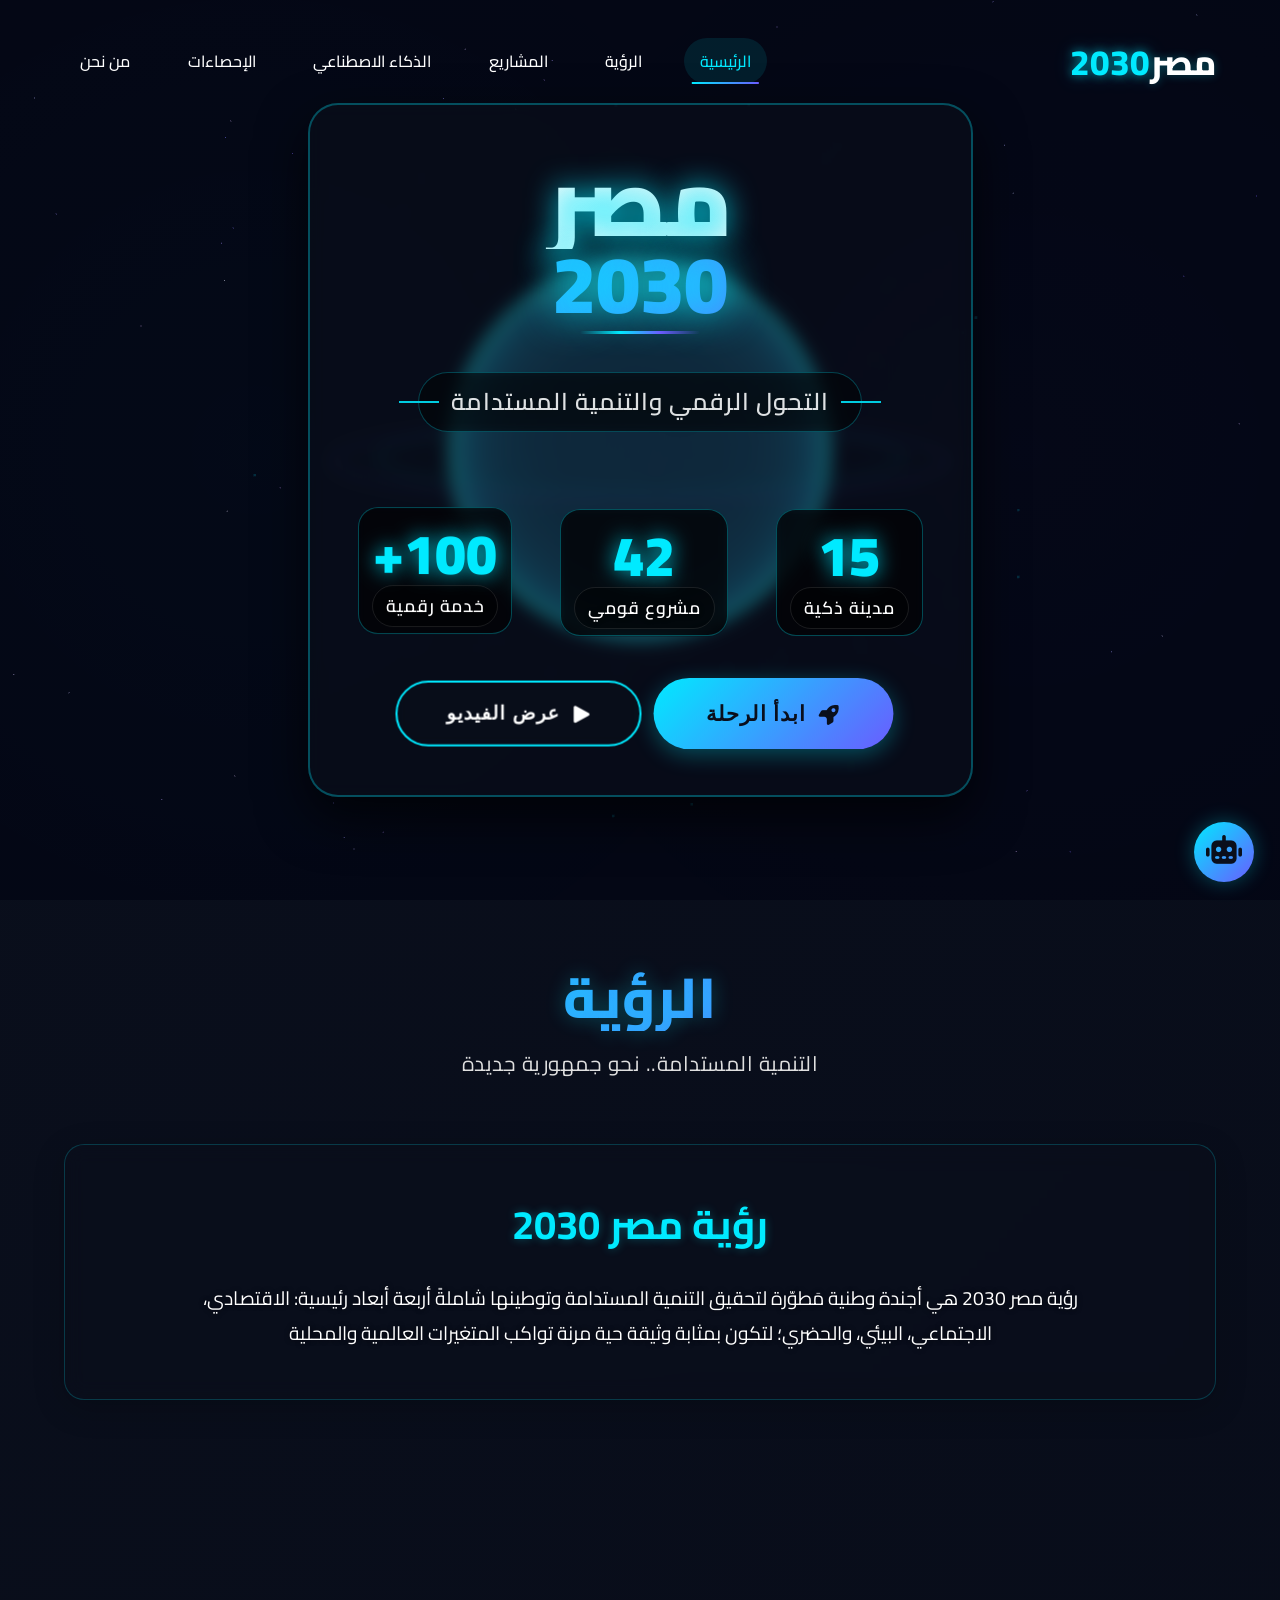
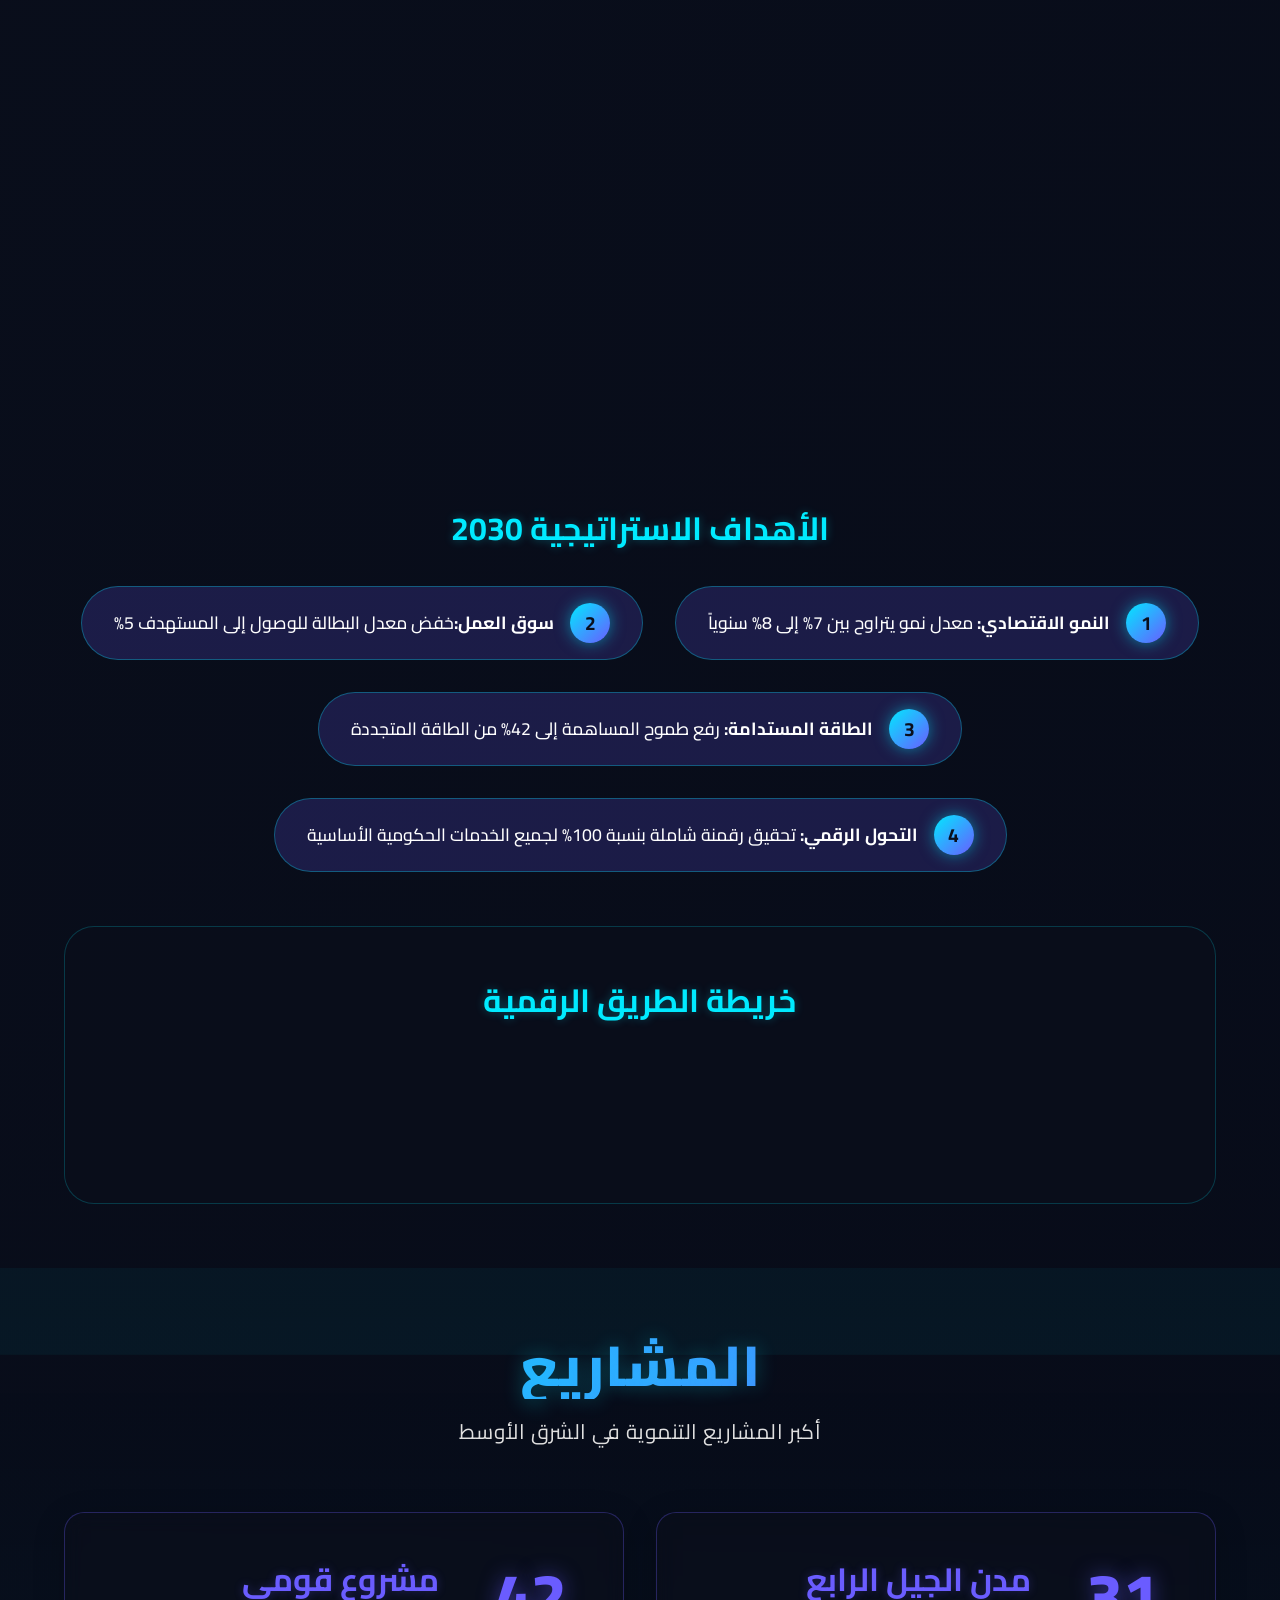
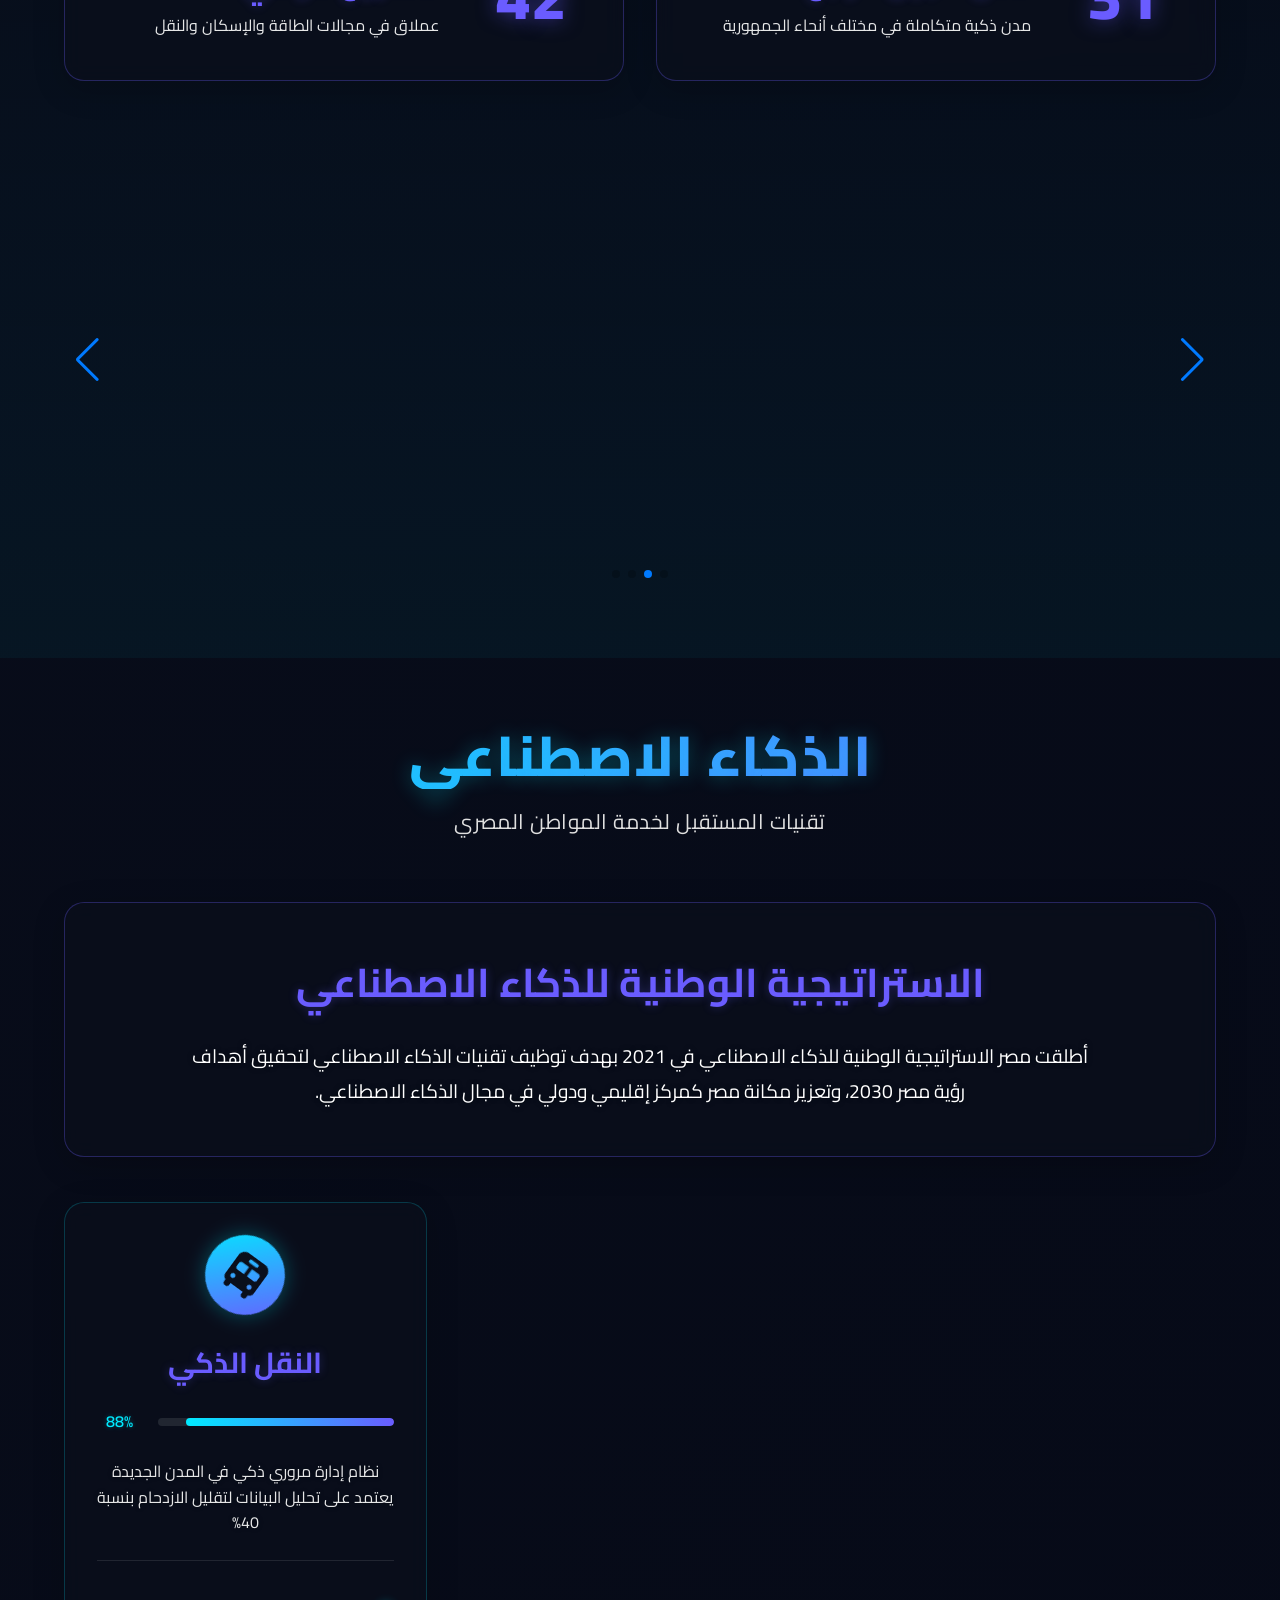
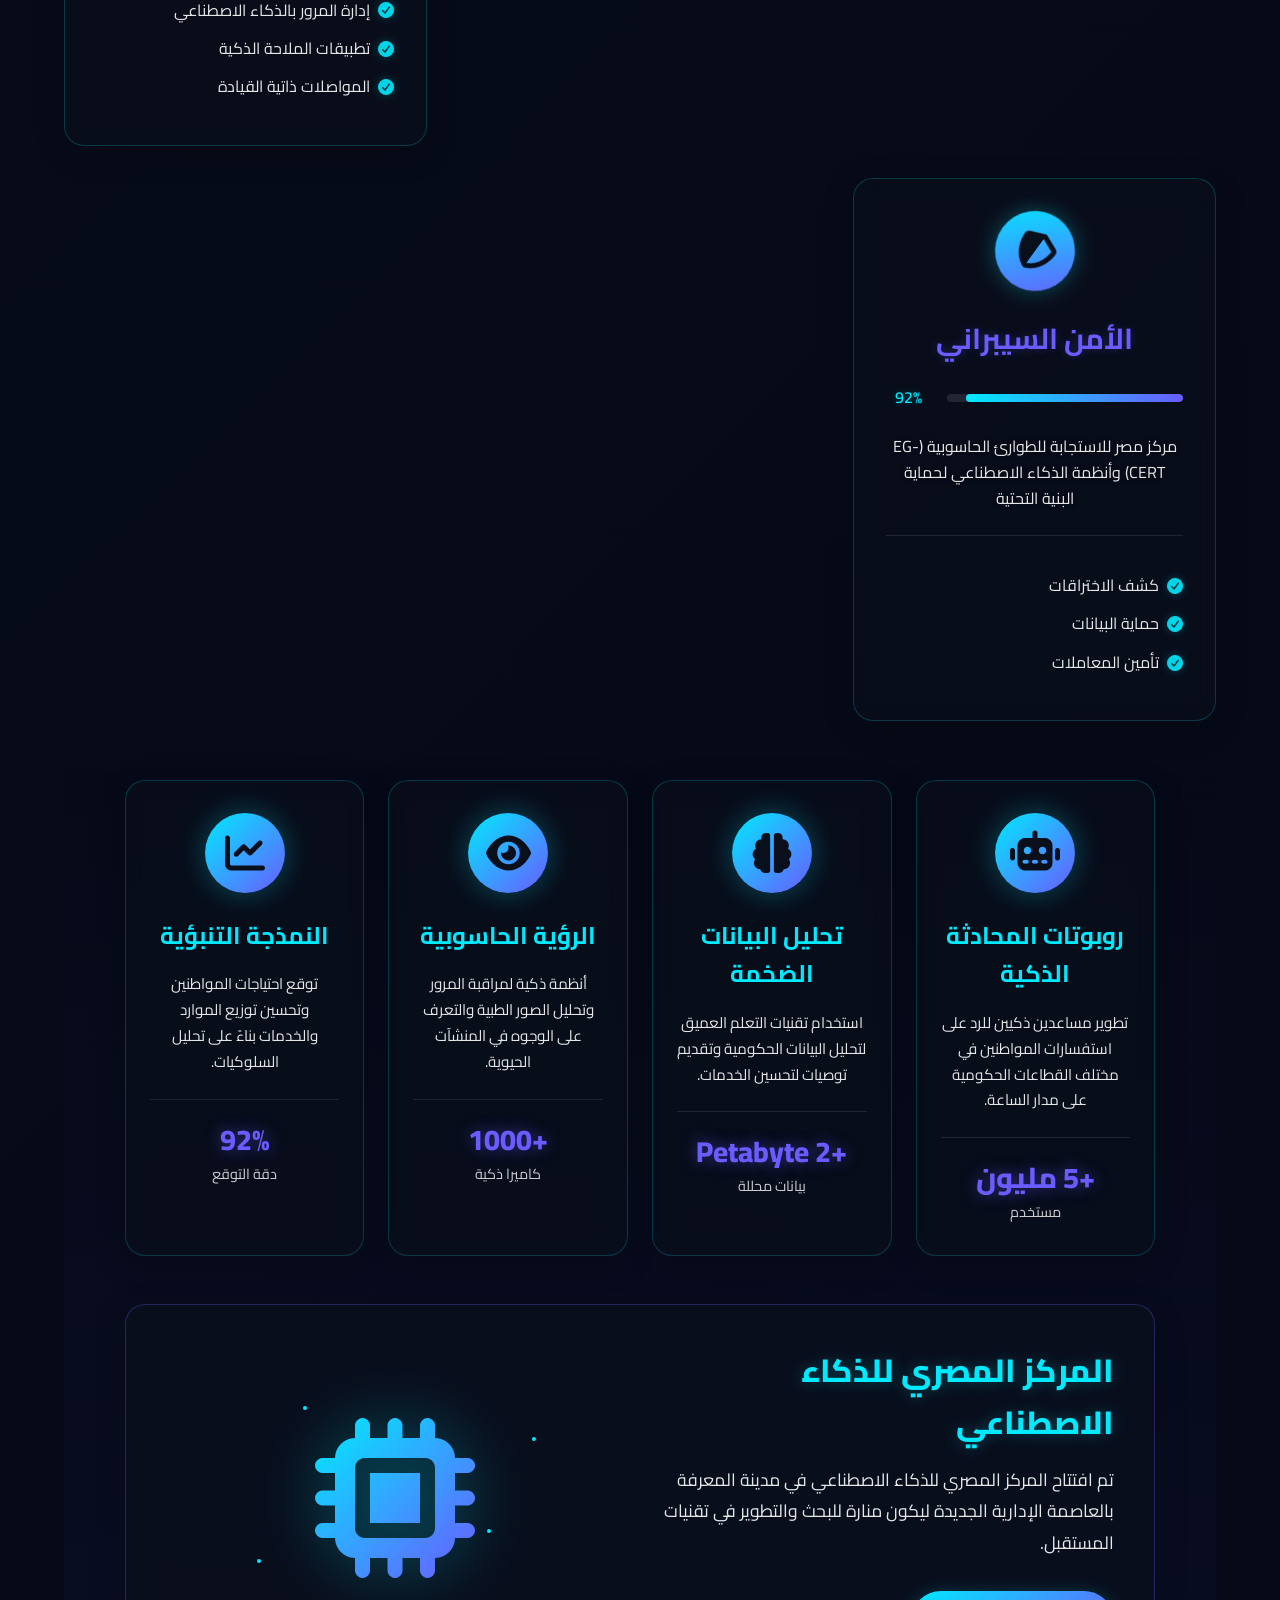
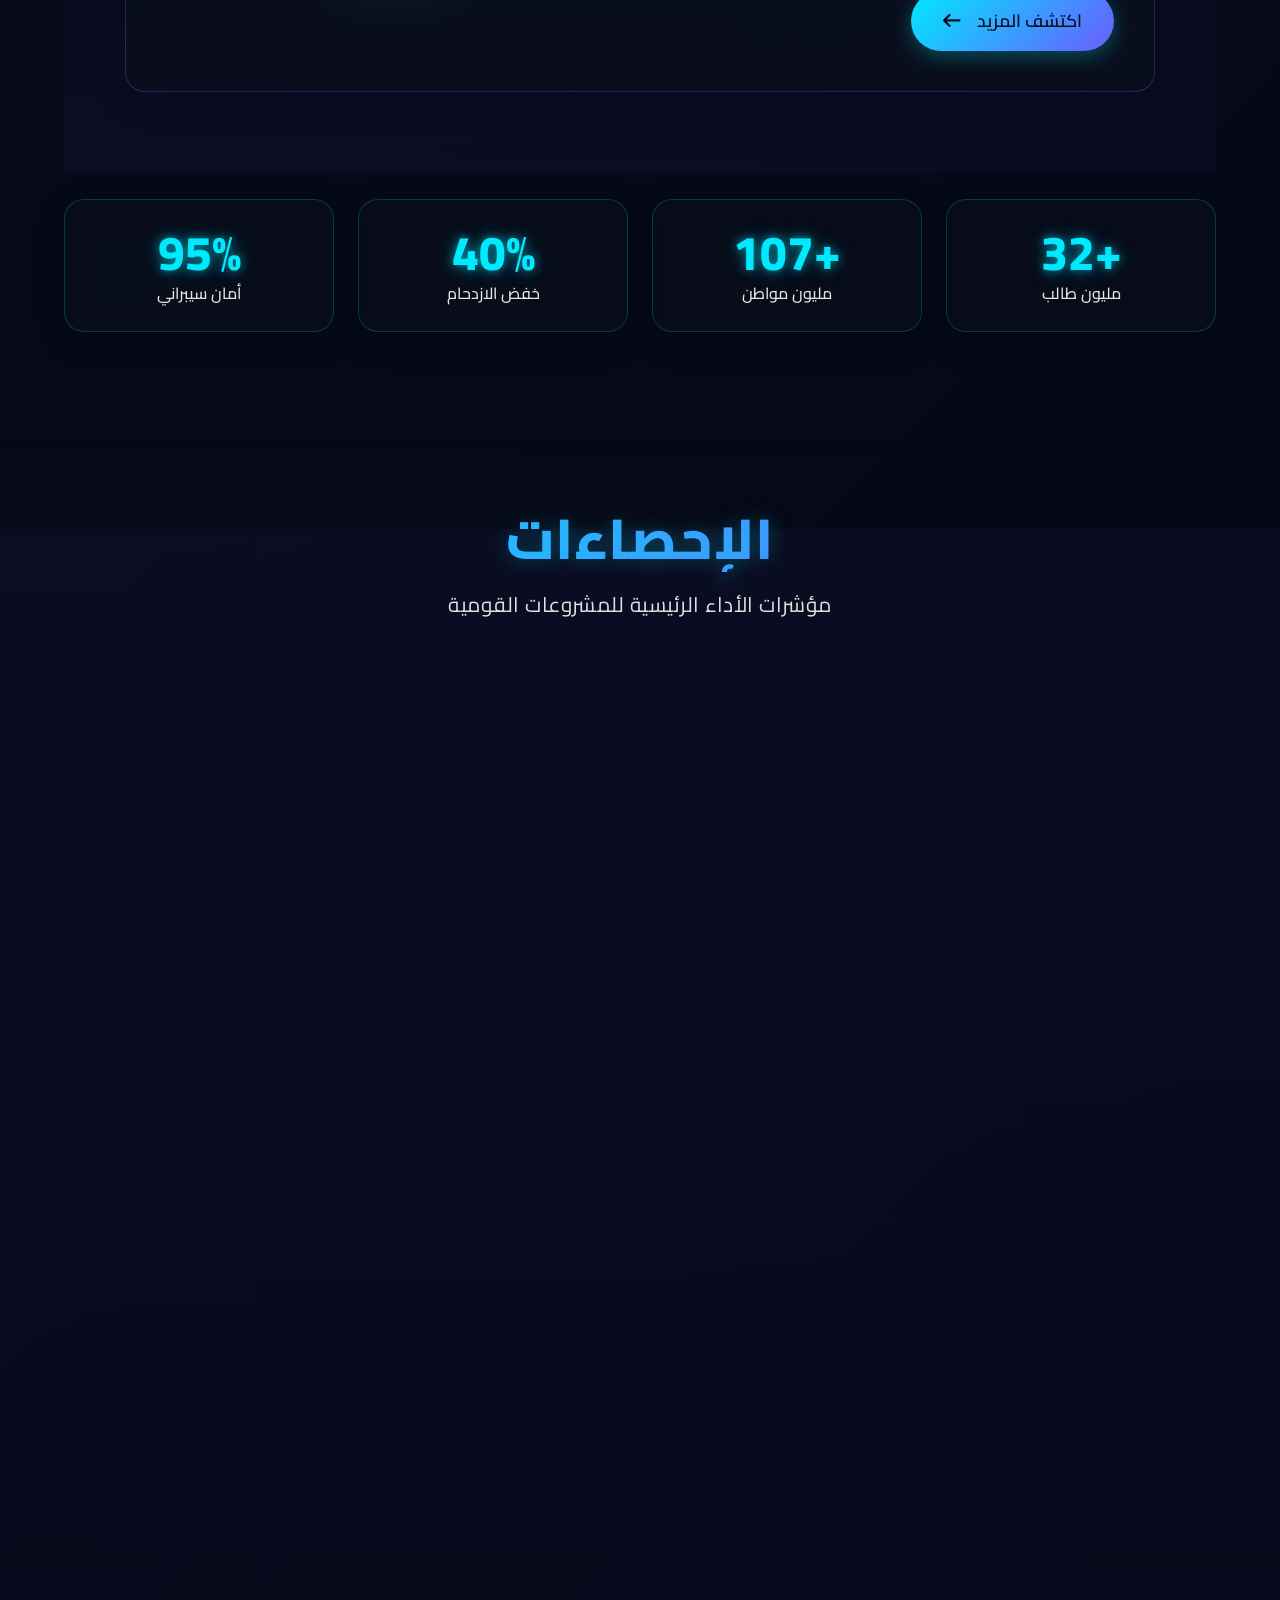
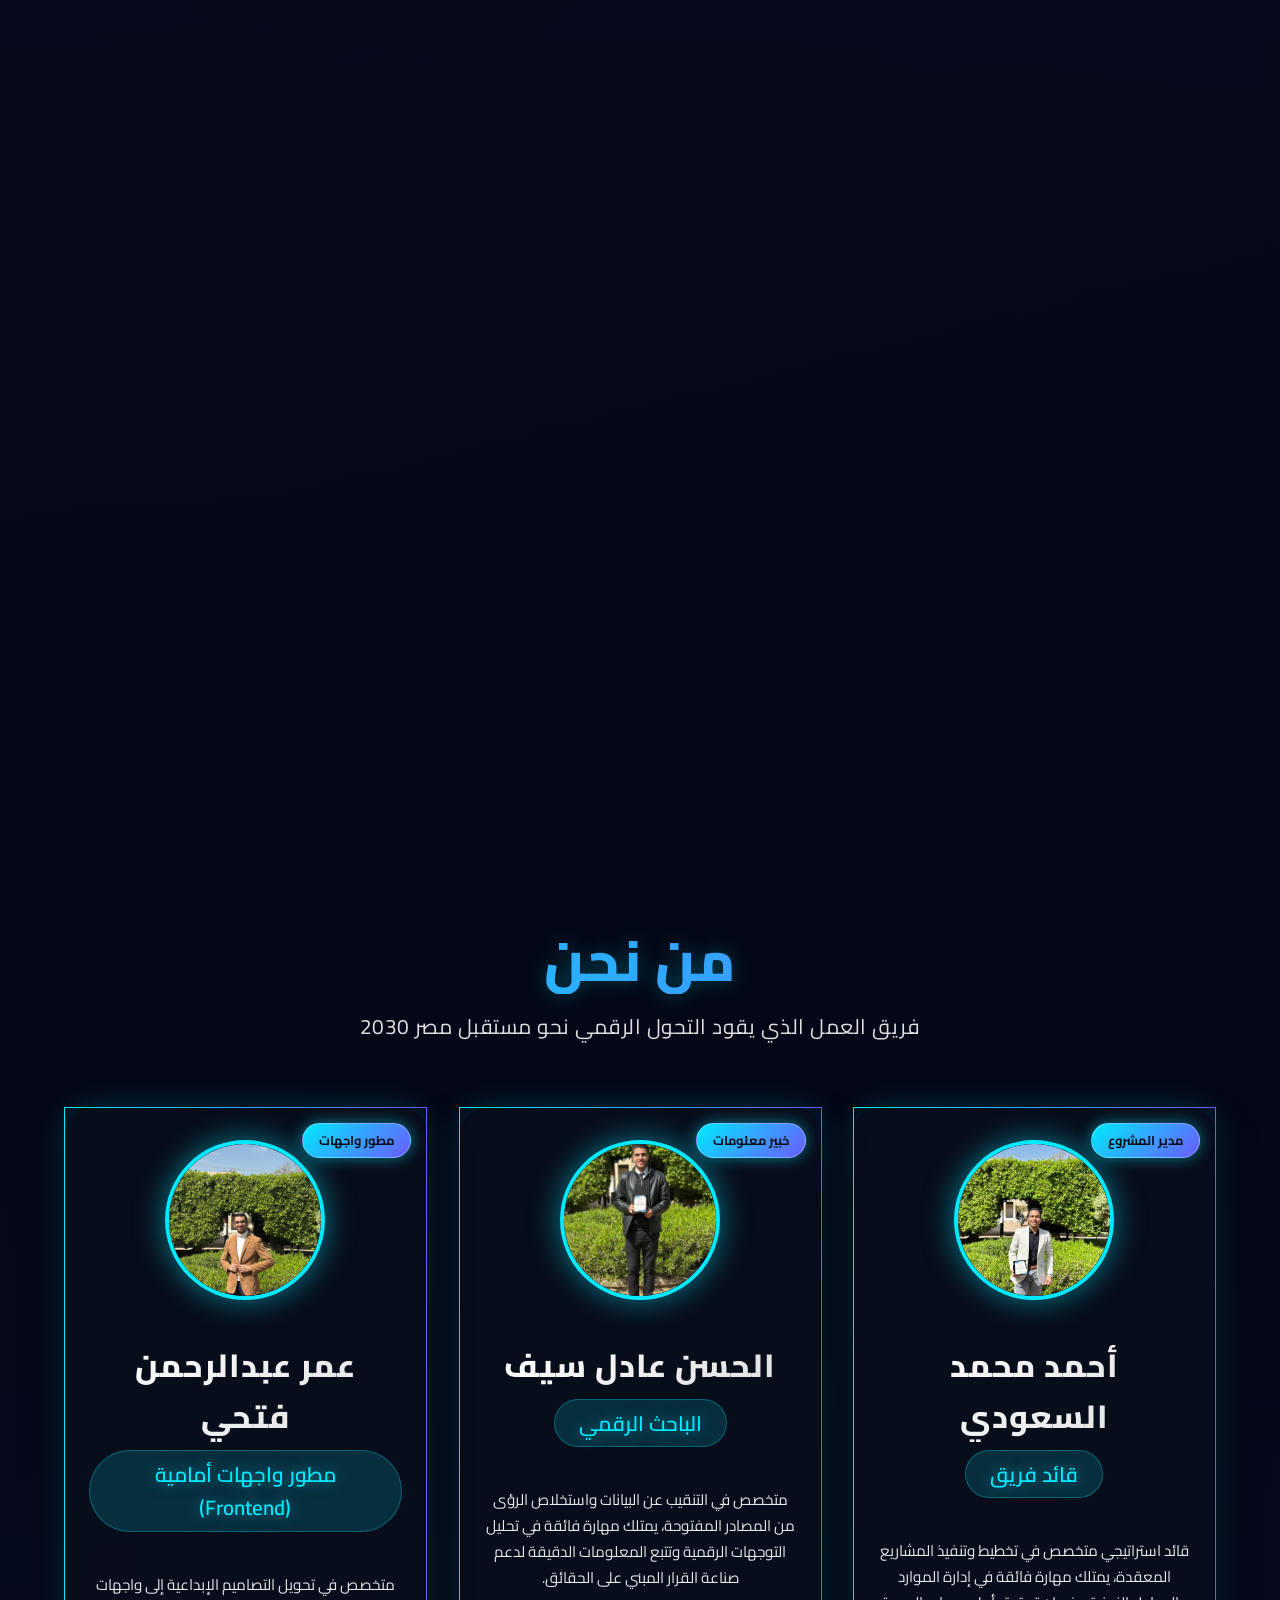
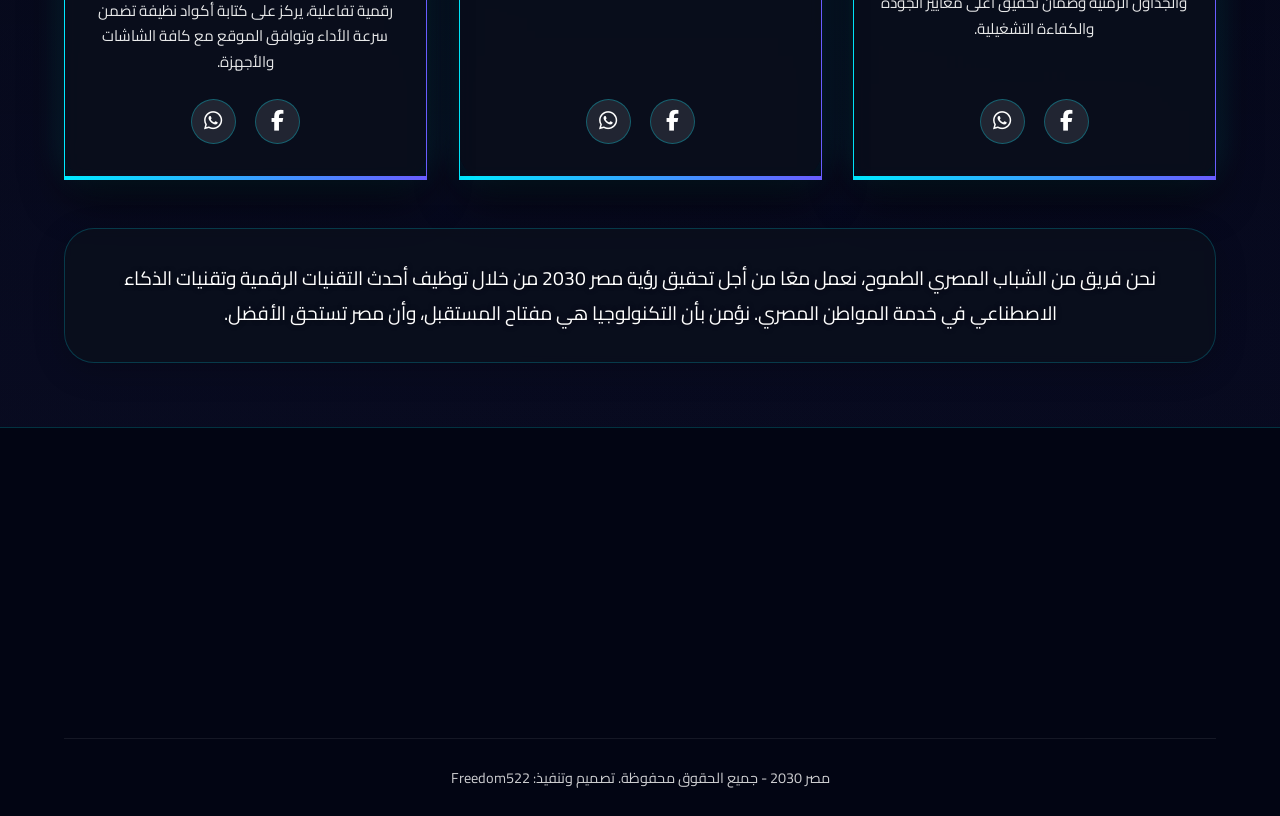
==== index.html @ 5bc39799 "Changes in code Changes css and js files and add futures in index.html" ====
<!DOCTYPE html>
<html lang="ar" dir="rtl">
<head>
    <meta charset="UTF-8">
    <meta name="viewport" content="width=device-width, initial-scale=1.0">
    <title>مصر 2030 - المستقبل ينتظر</title>
    
    <!-- CSS Local Files -->
    <link rel="stylesheet" href="css/fonts.css">
    <link rel="stylesheet" href="libs/all.min.css">
    <link rel="stylesheet" href="libs/aos.css">
    <link rel="stylesheet" href="libs/swiper-bundle.min.css">
    
    <!-- CSS الرئيسي -->
    <link rel="stylesheet" href="css/style.css">
    
    <meta name="language" content="ar">
</head>
<body>
    <!-- شاشة التحميل
    <div id="loading-screen">
        <div class="preloader-container">
            <div class="preloader-bg">
                <div class="gradient-sphere"></div>
                <div class="grid-lines"></div>
            </div>
            
            <div class="preloader-content">
                <div class="glitch-wrapper">
                    <h1 class="glitch-title" data-text="مصر 2030">مصر 2030</h1>
                </div>
                
                <div class="progress-label">مصر 2023</div>
                
                <div class="neo-progress-container">
                    <div class="neo-progress-bar" id="loading-progress-bar" style="width: 0%">
                        <div class="progress-glow"></div>
                    </div>
                </div>
                
                <div class="progress-percentage-neon" id="loading-percentage-neon">0%</div>
                
                <div class="loading-message-neon" id="loading-message-neon">
                    جاري تجهيز رؤية مصر 2030
                </div>
            </div>
        </div>
    </div> -->

    <!-- شريط التنقل -->
    <nav class="navbar" id="navbar">
        <div class="nav-container">
            <div class="logo">مصر<span>2030</span></div>
            <div class="menu-toggle" id="menu-toggle">
                <span></span>
                <span></span>
                <span></span>
            </div>
            <ul class="nav-menu">
                <li><a href="#home" class="active">الرئيسية</a></li>
                <li><a href="#vision">الرؤية</a></li>
                <li><a href="#projects">المشاريع</a></li>
                <li><a href="#ai">الذكاء الاصطناعي</a></li>
                <li><a href="#stats">الإحصاءات</a></li>
                <li><a href="#about">من نحن</a></li>
            </ul>
        </div>
    </nav>

    <!-- Hero Section -->
    <section id="home" class="hero">
        <div class="hero-content" data-aos="fade-up">
            <h1 class="main-title">
                <span class="egypt">مصر</span>
                <span class="year">2030</span>
            </h1>
            <p class="hero-subtitle">التحول الرقمي والتنمية المستدامة</p>
            
            <div class="hero-stats">
                <div class="hero-stat">
                    <span class="number">15</span>
                    <span class="label">مدينة ذكية</span>
                </div>
                <div class="hero-stat">
                    <span class="number">42</span>
                    <span class="label">مشروع قومي</span>
                </div>
                <div class="hero-stat">
                    <span class="number">100+</span>
                    <span class="label">خدمة رقمية</span>
                </div>
            </div>
            
            <div class="hero-buttons">
                <button class="btn-primary" id="discover-btn">
                    <i class="fas fa-rocket"></i>
                    ابدأ الرحلة
                </button>
                <button class="btn-secondary" id="video-btn">
                    <i class="fas fa-play"></i>
                    عرض الفيديو
                </button>
            </div>
        </div>
        
        <div id="three-canvas"></div>
        
        <div class="scroll-indicator">
            <span></span>
            <span></span>
            <span></span>
        </div>
    </section>

    <!-- قسم الرؤية -->
    <section id="vision" class="vision">
        <div class="container">
            <h2 class="section-title" data-aos="fade-up">الرؤية</h2>
            <p class="section-subtitle" data-aos="fade-up" data-aos-delay="100">التنمية المستدامة.. نحو جمهورية جديدة</p>
            
            <div class="vision-full-content">
                <div class="vision-intro glass" data-aos="fade-up">
                    <h3>رؤية مصر 2030</h3>
                    <p>رؤية مصر 2030 هي أجندة وطنية مَطوّرة لتحقيق التنمية المستدامة وتوطينها شاملةً
                        أربعة أبعاد رئيسية: الاقتصادي، الاجتماعي، البيئي، والحضري؛ 
                        لتكون بمثابة وثيقة حية مرنة تواكب المتغيرات العالمية والمحلية</p>
                </div>
                
                <div class="vision-highlights">
                    <div class="vision-highlight-card glass" data-aos="flip-right" data-aos-delay="100">
                        <div class="highlight-icon">
                            <i class="fas fa-chart-line"></i>
                        </div>
                        <h4>الاقتصاد التنافسي</h4>
                        <p>اقتصاد سوق معرفي ومنافس ومتنوع، يحقق نموًا مستدامًا وشاملًا ويوفر فرص عمل منتجة</p>
                    </div>
                    
                    <div class="vision-highlight-card glass" data-aos="flip-right" data-aos-delay="200">
                        <div class="highlight-icon">
                            <i class="fas fa-balance-scale"></i>
                        </div>
                        <h4>العدالة الاجتماعية</h4>
                        <p>تكافؤ الفرص وتوزيع عادل لثمار التنمية، وشبكات حماية اجتماعية متكاملة</p>
                    </div>
                    
                    <div class="vision-highlight-card glass" data-aos="flip-right" data-aos-delay="300">
                        <div class="highlight-icon">
                            <i class="fas fa-tree"></i>
                        </div>
                        <h4>الاستدامة البيئية</h4>
                        <p>حماية الموارد الطبيعية ودعم التحول نحو الاقتصاد الأخضر والمشروعات صديقة البيئة</p>
                    </div>
                    
                    <div class="vision-highlight-card glass" data-aos="flip-right" data-aos-delay="400">
                        <div class="highlight-icon">
                            <i class="fas fa-laptop"></i>
                        </div>
                        <h4>التحول الرقمي</h4>
                        <p>ميكنة جميع الخدمات الحكومية وبناء مصر الرقمية لتسهيل حياة المواطنين</p>
                    </div>
                    
                    <div class="vision-highlight-card glass" data-aos="flip-right" data-aos-delay="500">
                        <div class="highlight-icon">
                            <i class="fas fa-graduation-cap"></i>
                        </div>
                        <h4>التعليم والتدريب</h4>
                        <p>نظام تعليمي متطور يواكب المعايير العالمية ويساهم في بناء الإنسان المصري</p>
                    </div>
                    
                    <div class="vision-highlight-card glass" data-aos="flip-right" data-aos-delay="600">
                        <div class="highlight-icon">
                            <i class="fas fa-heartbeat"></i>
                        </div>
                        <h4>الصحة والحماية</h4>
                        <p>منظومة صحية متكاملة تغطي جميع المواطنين وتقدم خدمات عالية الجودة</p>
                    </div>
                </div>
                
                <!-- الأهداف الاستراتيجية -->
                <div class="vision-goals" data-aos="fade-up">
                    <h3>الأهداف الاستراتيجية 2030</h3>
                    <div class="goals-grid">
                        <div class="goal-item">
                            <span class="goal-number">1</span>
                            <span class="goal-text"><b>النمو الاقتصادي:</b> معدل نمو يتراوح بين 7% إلى 8% سنوياً</span>
                        </div>
                        <div class="goal-item">
                            <span class="goal-number">2</span>
                            <span class="goal-text"><b>سوق العمل:</b>خفض معدل البطالة للوصول إلى المستهدف 5%</span>
                        </div>
                        <div class="goal-item">
                            <span class="goal-number">3</span>
                            <span class="goal-text"><b>الطاقة المستدامة:</b> رفع طموح المساهمة إلى 42% من الطاقة المتجددة </span>
                        </div>
                        <div class="goal-item">
                            <span class="goal-number">4</span>
                            <span class="goal-text"><b>التحول الرقمي:</b> تحقيق رقمنة شاملة بنسبة 100% لجميع الخدمات الحكومية الأساسية</span>
                        </div>
                    </div>
                </div>
            </div>
            
            <!-- خريطة الطريق الرقمية -->
            <div class="roadmap-preview" data-aos="fade-up" data-aos-delay="500">
                <h3>خريطة الطريق الرقمية</h3>
                <div class="roadmap-steps">
                    <div class="step">
                        <span class="year">2023</span>
                        <span class="desc">البنية التحتية</span>
                    </div>
                    <div class="step">
                        <span class="year">2025</span>
                        <span class="desc">التحول الرقمي</span>
                    </div>
                    <div class="step">
                        <span class="year">2027</span>
                        <span class="desc">المدن الذكية</span>
                    </div>
                    <div class="step">
                        <span class="year">2030</span>
                        <span class="desc">الريادة الرقمية</span>
                    </div>
                </div>
            </div>
        </div>
    </section>

    <!-- قسم المشاريع القومية -->
    <section id="projects" class="projects">
        <div class="container">
            <h2 class="section-title" data-aos="fade-up">المشاريع</h2>
            <p class="section-subtitle" data-aos="fade-up" data-aos-delay="100">أكبر المشاريع التنموية في الشرق الأوسط</p>
            
            <div class="projects-showcase">
                <div class="project-highlight glass" data-aos="fade-left">
                    <div class="project-number">31</div>
                    <div class="project-info">
                        <h3>مدن الجيل الرابع</h3>
                        <p>مدن ذكية متكاملة في مختلف أنحاء الجمهورية</p>
                    </div>
                </div>
                
                <div class="project-highlight glass" data-aos="fade-right">
                    <div class="project-number">42</div>
                    <div class="project-info">
                        <h3>مشروع قومي</h3>
                        <p>عملاق في مجالات الطاقة والإسكان والنقل</p>
                    </div>
                </div>
            </div>
            
            <div class="swiper projects-swiper" data-aos="fade-up">
                <div class="swiper-wrapper">
                    <!-- المشروع الأول: العاصمة الإدارية -->
                    <div class="swiper-slide">
                        <div class="project-card glass" data-project-id="0">
                            <div class="project-image">
                                <img src="images/Projects/Administratibe capital.jpg" alt="العاصمة الإدارية الجديدة" loading="lazy">
                                <div class="image-overlay"></div>
                                <div class="view-details">اضغط للمزيد</div>
                            </div>
                            <div class="project-content">
                                <h3>العاصمة الإدارية</h3>
                                <p>أحدث مدينة ذكية في الشرق الأوسط</p>
                                <div class="project-stats">
                                    <span><i class="fas fa-expand"></i> 700 كم²</span>
                                    <span><i class="fas fa-wifi"></i> ذكية بالكامل</span>
                                </div>
                            </div>
                        </div>
                    </div>
                    
                    <!-- المشروع الثاني: محطة بنبان -->
                    <div class="swiper-slide">
                        <div class="project-card glass" data-project-id="1">
                            <div class="project-image">
                                <img src="images/Projects/Bnban.jpg" alt="محطة بنبان للطاقة الشمسية" loading="lazy">
                                <div class="image-overlay"></div>
                                <div class="view-details">اضغط للمزيد</div>
                            </div>
                            <div class="project-content">
                                <h3>محطة بنبان</h3>
                                <p>أكبر محطة طاقة شمسية في العالم</p>
                                <div class="project-stats">
                                    <span><i class="fas fa-bolt"></i> 2000 ميجاوات</span>
                                    <span><i class="fas fa-leaf"></i> طاقة نظيفة</span>
                                </div>
                            </div>
                        </div>
                    </div>
                    
                    <!-- المشروع الثالث: التحول الرقمي -->
                    <div class="swiper-slide">
                        <div class="project-card glass" data-project-id="2">
                            <div class="project-image">
                                <img src="images/Projects/Digital transformation.png" alt="التحول الرقمي" loading="lazy">
                                <div class="image-overlay"></div>
                                <div class="view-details">اضغط للمزيد</div>
                            </div>
                            <div class="project-content">
                                <h3>التحول الرقمي</h3>
                                <p>ميكنة جميع الخدمات الحكومية</p>
                                <div class="project-stats">
                                    <span><i class="fas fa-globe"></i> 100+ خدمة</span>
                                    <span><i class="fas fa-mobile-alt"></i> رقمية بالكامل</span>
                                </div>
                            </div>
                        </div>
                    </div>
                    
                    <!-- المشروع الرابع: القطار الكهربائي -->
                    <div class="swiper-slide">
                        <div class="project-card glass" data-project-id="3">
                            <div class="project-image">
                                <img src="images/Projects/Fast tarin.jpg" alt="شبكة القطار الكهربائي" loading="lazy">
                                <div class="image-overlay"></div>
                                <div class="view-details">اضغط للمزيد</div>
                            </div>
                            <div class="project-content">
                                <h3>شبكة القطار الكهربائي</h3>
                                <p>أحدث وسائل النقل الأخضر</p>
                                <div class="project-stats">
                                    <span><i class="fas fa-road"></i> 2000 كم</span>
                                    <span><i class="fas fa-battery-full"></i> كهربائي بالكامل</span>
                                </div>
                            </div>
                        </div>
                    </div>
                </div>
                <div class="swiper-pagination"></div>
                <div class="swiper-button-prev"></div>
                <div class="swiper-button-next"></div>
            </div>
        </div>
    </section>

    <!-- قسم الذكاء الاصطناعي -->
    <section id="ai" class="ai">
        <div class="container">
            <h2 class="section-title" data-aos="fade-up">الذكاء الاصطناعي</h2>
            <p class="section-subtitle" data-aos="fade-up" data-aos-delay="100">تقنيات المستقبل لخدمة المواطن المصري</p>
            
            <div class="ai-full-content">
                <!-- مقدمة عن الذكاء الاصطناعي في مصر -->
                <div class="ai-intro glass" data-aos="fade-up">
                    <h3>الاستراتيجية الوطنية للذكاء الاصطناعي</h3>
                    <p>أطلقت مصر الاستراتيجية الوطنية للذكاء الاصطناعي في 2021 بهدف توظيف تقنيات الذكاء الاصطناعي لتحقيق أهداف رؤية مصر 2030، وتعزيز مكانة مصر كمركز إقليمي ودولي في مجال الذكاء الاصطناعي.</p>
                </div>
                
                <!-- المجالات الرئيسية -->
                <div class="ai-categories">
                    <div class="ai-category glass" data-aos="zoom-in" data-aos-delay="100">
                        <div class="category-icon">
                            <i class="fas fa-graduation-cap"></i>
                        </div>
                        <h4>التعليم الذكي</h4>
                        <div class="ai-progress">
                            <div class="progress-bar">
                                <div class="progress-fill" data-progress="90"></div>
                            </div>
                            <span class="progress-value">90%</span>
                        </div>
                        <p>منصة مصر التعليمية (EdTech) تستخدم الذكاء الاصطناعي لتخصيص المحتوى التعليمي لأكثر من 25 مليون طالب</p>
                        <ul class="ai-features">
                            <li><i class="fas fa-check-circle"></i> منصات تعلم تفاعلية</li>
                            <li><i class="fas fa-check-circle"></i> تحليل أداء الطلاب</li>
                            <li><i class="fas fa-check-circle"></i> محتوى مخصص لكل طالب</li>
                        </ul>
                    </div>
                    
                    <div class="ai-category glass" data-aos="zoom-in" data-aos-delay="200">
                        <div class="category-icon">
                            <i class="fas fa-heartbeat"></i>
                        </div>
                        <h4>الصحة الرقمية</h4>
                        <div class="ai-progress">
                            <div class="progress-bar">
                                <div class="progress-fill" data-progress="95"></div>
                            </div>
                            <span class="progress-value">95%</span>
                        </div>
                        <p>أنظمة ذكاء اصطناعي لتشخيص الأمراض ودعم مبادرة "100 مليون صحة" والكشف المبكر عن الأورام</p>
                        <ul class="ai-features">
                            <li><i class="fas fa-check-circle"></i> تشخيص مبكر للأمراض</li>
                            <li><i class="fas fa-check-circle"></i> تحليل الأشعة</li>
                            <li><i class="fas fa-check-circle"></i> متابعة المرضى عن بعد</li>
                        </ul>
                    </div>
                    
                    <div class="ai-category glass" data-aos="zoom-in" data-aos-delay="300">
                        <div class="category-icon">
                            <i class="fas fa-bus"></i>
                        </div>
                        <h4>النقل الذكي</h4>
                        <div class="ai-progress">
                            <div class="progress-bar">
                                <div class="progress-fill" data-progress="88"></div>
                            </div>
                            <span class="progress-value">88%</span>
                        </div>
                        <p>نظام إدارة مروري ذكي في المدن الجديدة يعتمد على تحليل البيانات لتقليل الازدحام بنسبة 40%</p>
                        <ul class="ai-features">
                            <li><i class="fas fa-check-circle"></i> إدارة المرور بالذكاء الاصطناعي</li>
                            <li><i class="fas fa-check-circle"></i> تطبيقات الملاحة الذكية</li>
                            <li><i class="fas fa-check-circle"></i> المواصلات ذاتية القيادة</li>
                        </ul>
                    </div>
                    
                    <div class="ai-category glass" data-aos="zoom-in" data-aos-delay="400">
                        <div class="category-icon">
                            <i class="fas fa-shield-alt"></i>
                        </div>
                        <h4>الأمن السيبراني</h4>
                        <div class="ai-progress">
                            <div class="progress-bar">
                                <div class="progress-fill" data-progress="92"></div>
                            </div>
                            <span class="progress-value">92%</span>
                        </div>
                        <p>مركز مصر للاستجابة للطوارئ الحاسوبية (EG-CERT) وأنظمة الذكاء الاصطناعي لحماية البنية التحتية</p>
                        <ul class="ai-features">
                            <li><i class="fas fa-check-circle"></i> كشف الاختراقات</li>
                            <li><i class="fas fa-check-circle"></i> حماية البيانات</li>
                            <li><i class="fas fa-check-circle"></i> تأمين المعاملات</li>
                        </ul>
                    </div>
                </div>
                
                <!-- إحصائيات الذكاء الاصطناعي -->
                <div class="ai-features-section">
                    <div class="container">
                        <div class="ai-showcase-grid">
                            <div class="ai-showcase-card glass" data-aos="fade-up" data-aos-delay="100">
                                <div class="ai-showcase-icon">
                                    <i class="fas fa-robot"></i>
                                </div>
                                <h3>روبوتات المحادثة الذكية</h3>
                                <p>تطوير مساعدين ذكيين للرد على استفسارات المواطنين في مختلف القطاعات الحكومية على مدار الساعة.</p>
                                <div class="ai-showcase-stats">
                                    <span>+5 مليون</span>
                                    <span>مستخدم</span>
                                </div>
                            </div>
                            
                            <div class="ai-showcase-card glass" data-aos="fade-up" data-aos-delay="200">
                                <div class="ai-showcase-icon">
                                    <i class="fas fa-brain"></i>
                                </div>
                                <h3>تحليل البيانات الضخمة</h3>
                                <p>استخدام تقنيات التعلم العميق لتحليل البيانات الحكومية وتقديم توصيات لتحسين الخدمات.</p>
                                <div class="ai-showcase-stats">
                                    <span>+2 Petabyte</span>
                                    <span>بيانات محللة</span>
                                </div>
                            </div>
                            
                            <div class="ai-showcase-card glass" data-aos="fade-up" data-aos-delay="300">
                                <div class="ai-showcase-icon">
                                    <i class="fas fa-eye"></i>
                                </div>
                                <h3>الرؤية الحاسوبية</h3>
                                <p>أنظمة ذكية لمراقبة المرور وتحليل الصور الطبية والتعرف على الوجوه في المنشآت الحيوية.</p>
                                <div class="ai-showcase-stats">
                                    <span>+1000</span>
                                    <span>كاميرا ذكية</span>
                                </div>
                            </div>
                            
                            <div class="ai-showcase-card glass" data-aos="fade-up" data-aos-delay="400">
                                <div class="ai-showcase-icon">
                                    <i class="fas fa-chart-line"></i>
                                </div>
                                <h3>النمذجة التنبؤية</h3>
                                <p>توقع احتياجات المواطنين وتحسين توزيع الموارد والخدمات بناءً على تحليل السلوكيات.</p>
                                <div class="ai-showcase-stats">
                                    <span>92%</span>
                                    <span>دقة التوقع</span>
                                </div>
                            </div>
                        </div>
                        
                        <div class="ai-cta-section glass" data-aos="fade-up">
                            <div class="ai-cta-content">
                                <h3>المركز المصري للذكاء الاصطناعي</h3>
                                <p>تم افتتاح المركز المصري للذكاء الاصطناعي في مدينة المعرفة بالعاصمة الإدارية الجديدة ليكون منارة للبحث والتطوير في تقنيات المستقبل.</p>
                                <a href="https://ai.gov.eg/" target="_blank" class="ai-cta-button">
                                    <span>اكتشف المزيد</span>
                                    <i class="fas fa-arrow-left"></i>
                                </a>
                            </div>
                            <div class="ai-cta-image">
                                <i class="fas fa-microchip"></i>
                                <div class="ai-particles">
                                    <span></span><span></span><span></span><span></span>
                                </div>
                            </div>
                        </div>
                    </div>
                </div>
                <div class="ai-stats-grid" data-aos="fade-up">
                    <div class="ai-stat-item glass">
                        <div class="ai-stat-number">+32</div>
                        <div class="ai-stat-label">مليون طالب</div>
                    </div>
                    <div class="ai-stat-item glass">
                        <div class="ai-stat-number">+107</div>
                        <div class="ai-stat-label">مليون مواطن</div>
                    </div>
                    <div class="ai-stat-item glass">
                        <div class="ai-stat-number">40%</div>
                        <div class="ai-stat-label">خفض الازدحام</div>
                    </div>
                    <div class="ai-stat-item glass">
                        <div class="ai-stat-number">95%</div>
                        <div class="ai-stat-label">أمان سيبراني</div>
                    </div>
                </div>
            </div>
        </div>
    </section>

    <!-- قسم الإحصاءات -->
    <section id="stats" class="stats">
        <div class="container">
            <h2 class="section-title" data-aos="fade-up">الإحصاءات</h2>
            <p class="section-subtitle" data-aos="fade-up" data-aos-delay="100">مؤشرات الأداء الرئيسية للمشروعات القومية</p>
            
            <div class="stats-grid">
                <div class="stat-card glass" data-aos="flip-up" data-aos-delay="100">
                    <i class="fas fa-city"></i>
                    <div class="stat-number" data-target="30">0</div>
                    <div class="stat-label">مدينة ذكية</div>
                </div>
                
                <div class="stat-card glass" data-aos="flip-up" data-aos-delay="200">
                    <i class="fas fa-database"></i>
                    <div class="stat-number" data-target="15">0</div>
                    <div class="stat-label">ألف مشروع قومي</div>
                </div>
                
                <div class="stat-card glass" data-aos="flip-up" data-aos-delay="300">
                    <i class="fas fa-wifi"></i>
                    <div class="stat-number" data-target="210">0</div>
                    <div class="stat-label">خدمة رقمية</div>
                </div>
                
                <div class="stat-card glass" data-aos="flip-up" data-aos-delay="400">
                    <i class="fas fa-users"></i>
                    <div class="stat-number" data-target="98">0</div>
                    <div class="stat-label">مليون مستخدم</div>
                </div>
            </div>
            
            <!-- قسم الجرافات والرسوم البيانية -->
            <div class="charts-container" data-aos="fade-up" data-aos-delay="200">
                <div class="chart-card glass">
                    <h3><i class="fas fa-chart-pie"></i> توزيع المشروعات القومية</h3>
                    <div class="chart-wrapper">
                        <canvas id="pieChart" class="static-chart"></canvas>
                    </div>
                    <div class="chart-legend" id="pieLegend"></div>
                </div>
                
                <div class="chart-card glass">
                    <h3><i class="fas fa-chart-line"></i> نمو الخدمات الرقمية</h3>
                    <div class="chart-wrapper">
                        <canvas id="lineChart" class="static-chart"></canvas>
                    </div>
                </div>
                
                <div class="chart-card glass">
                    <h3><i class="fas fa-chart-bar"></i> مؤشرات الذكاء الاصطناعي</h3>
                    <div class="chart-wrapper">
                        <canvas id="barChart" class="static-chart"></canvas>
                    </div>
                </div>
                
                <div class="chart-card glass">
                    <h3><i class="fas fa-chart-simple"></i> توزيع المدن الذكية</h3>
                    <div class="chart-wrapper">
                        <canvas id="doughnutChart" class="static-chart"></canvas>
                    </div>
                </div>
            </div>
            
            <!-- إحصائيات إضافية مع جرافات صغيرة -->
            <div class="stats-mini-grid">
                <div class="mini-stat glass" data-aos="zoom-in" data-aos-delay="100">
                    <div class="mini-chart">
                        <canvas id="miniChart1" width="80" height="80" class="static-chart"></canvas>
                    </div>
                    <div class="mini-info">
                        <span class="mini-value">85%</span>
                        <span class="mini-label">التحول الرقمي</span>
                    </div>
                </div>
                
                <div class="mini-stat glass" data-aos="zoom-in" data-aos-delay="200">
                    <div class="mini-chart">
                        <canvas id="miniChart2" width="80" height="80" class="static-chart"></canvas>
                    </div>
                    <div class="mini-info">
                        <span class="mini-value">92%</span>
                        <span class="mini-label">التغطية الرقمية</span>
                    </div>
                </div>
                
                <div class="mini-stat glass" data-aos="zoom-in" data-aos-delay="300">
                    <div class="mini-chart">
                        <canvas id="miniChart3" width="80" height="80" class="static-chart"></canvas>
                    </div>
                    <div class="mini-info">
                        <span class="mini-value">78%</span>
                        <span class="mini-label">رضاء المواطنين</span>
                    </div>
                </div>
                
                <div class="mini-stat glass" data-aos="zoom-in" data-aos-delay="400">
                    <div class="mini-chart">
                        <canvas id="miniChart4" width="80" height="80" class="static-chart"></canvas>
                    </div>
                    <div class="mini-info">
                        <span class="mini-value">88%</span>
                        <span class="mini-label">الأمن السيبراني</span>
                    </div>
                </div>
            </div>
        </div>
    </section>

    <!-- قسم من نحن (المطورين) -->
    <section id="about" class="about">
        <div class="container">
            <h2 class="section-title" data-aos="fade-up">من نحن</h2>
            <p class="section-subtitle" data-aos="fade-up" data-aos-delay="100">فريق العمل الذي يقود التحول الرقمي نحو مستقبل مصر 2030</p>
            
            <div class="about-grid">
                <!-- الكرت الأول - أحمد  -->
                <div class="team-card glass" data-aos="flip-up" data-aos-delay="100">
                    <div class="team-badge">مدير المشروع</div>
                    <div class="team-image">
                        <img src="images/Team/Ahmed-Al-Saudi.jpg" alt="أحمد محمد السعودي" class="team-photo">
                    </div>
                    <h3 class="team-name">أحمد محمد السعودي</h3>
                    <div class="team-role">قائد فريق</div>
                    <p class="team-description">قائد استراتيجي متخصص في تخطيط وتنفيذ المشاريع المعقدة، يمتلك مهارة فائقة في إدارة الموارد والجداول الزمنية وضمان تحقيق أعلى معايير الجودة والكفاءة التشغيلية.</p>
                    <div class="team-social">
                        <a href="https://www.facebook.com/share/18Fm4AXJ1v/" target="_blank" title="فيسبوك"><i class="fab fa-facebook-f"></i></a>
                        <a href="https://wa.me/201140334323" target="_blank" title="واتساب"><i class="fab fa-whatsapp"></i></a>
                    </div>
                </div>
                
                <!-- الكرت الثاني - حسن عادل -->
                <div class="team-card glass" data-aos="flip-up" data-aos-delay="200">
                    <div class="team-badge">خبير معلومات</div>
                    <div class="team-image">
                        <img src="images/Team/Hassan-Adel.jpg" alt="حسن عادل" class="team-photo">
                    </div>
                    <h3 class="team-name">الحسن عادل سيف</h3>
                    <div class="team-role">الباحث الرقمي</div>
                    <p class="team-description">متخصص في التنقيب عن البيانات واستخلاص الرؤى من المصادر المفتوحة، يمتلك مهارة فائقة في تحليل التوجهات الرقمية وتتبع المعلومات الدقيقة لدعم صناعة القرار المبني على الحقائق.</p>
                    <div class="team-social">
                        <a href="https://www.facebook.com/share/18DPtbjnbi/" target="_blank" title="فيسبوك"><i class="fab fa-facebook-f"></i></a>
                        <a href="https://wa.me/201099702094" target="_blank" title="واتساب"><i class="fab fa-whatsapp"></i></a>
                    </div>
                </div>
                
                <!-- الكرت الثالث - عمر عبدالرحمن -->
                <div class="team-card glass" data-aos="flip-up" data-aos-delay="300">
                    <div class="team-badge">مطور واجهات</div>
                    <div class="team-image">
                        <img src="images/Team/Omar-Abdelrahman.jpg" alt="عمر عبدالرحمن" class="team-photo">
                    </div>
                    <h3 class="team-name">عمر عبدالرحمن فتحي</h3>
                    <div class="team-role">مطور واجهات أمامية (Frontend)</div>
                    <p class="team-description">متخصص في تحويل التصاميم الإبداعية إلى واجهات رقمية تفاعلية، يركز على كتابة أكواد نظيفة تضمن سرعة الأداء وتوافق الموقع مع كافة الشاشات والأجهزة.</p>
                    <div class="team-social">
                        <a href="https://www.facebook.com/share/18FqDAL7jW/" target="_blank" title="فيسبوك"><i class="fab fa-facebook-f"></i></a>
                        <a href="https://wa.me/201014970116" target="_blank" title="واتساب"><i class="fab fa-whatsapp"></i></a>
                    </div>
                </div>
            </div>
            
            <!-- نص إضافي عن الفريق -->
            <div class="about-message glass" data-aos="fade-up" data-aos-delay="400">
                <p>نحن فريق من الشباب المصري الطموح، نعمل معًا من أجل تحقيق رؤية مصر 2030 من خلال توظيف أحدث التقنيات الرقمية وتقنيات الذكاء الاصطناعي في خدمة المواطن المصري. نؤمن بأن التكنولوجيا هي مفتاح المستقبل، وأن مصر تستحق الأفضل.</p>
            </div>
        </div>
    </section>

    <!-- Footer -->
    <footer class="footer">
        <div class="container">
            <div class="footer-content">
                <div class="footer-section">
                    <div class="footer-logo">
                        <h2>مصر<span>2030</span></h2>
                    </div>
                    <p>رؤية مصر للتحول الرقمي والتنمية المستدامة</p>
                </div>
                
                <div class="footer-section">
                    <h4>روابط سريعة</h4>
                    <ul>
                        <li><a href="#home"><i class="fas fa-chevron-left"></i> الرئيسية</a></li>
                        <li><a href="#vision"><i class="fas fa-chevron-left"></i> الرؤية</a></li>
                        <li><a href="#projects"><i class="fas fa-chevron-left"></i> المشاريع</a></li>
                        <li><a href="#ai"><i class="fas fa-chevron-left"></i> الذكاء الاصطناعي</a></li>
                    </ul>
                </div>
                
                <div class="footer-section">
                    <h4>الدعم</h4>
                    <ul>
                        <li><a href="#"><i class="fas fa-chevron-left"></i> الأسئلة الشائعة</a></li>
                        <li><a href="#"><i class="fas fa-chevron-left"></i> سياسة الخصوصية</a></li>
                        <li><a href="#"><i class="fas fa-chevron-left"></i> شروط الاستخدام</a></li>
                        <li><a href="#about"><i class="fas fa-chevron-left"></i> من نحن</a></li>
                    </ul>
                </div>
                
                <div class="footer-section">
                    <h4>النشرة البريدية</h4>
                    <p>اشترك لتصلك آخر الأخبار</p>
                    <div class="newsletter-form">
                        <input type="email" placeholder="بريدك الإلكتروني">
                        <button><i class="fas fa-paper-plane"></i></button>
                    </div>
                </div>
            </div>
            
            <div class="footer-bottom">
                <p>مصر 2030 - جميع الحقوق محفوظة. تصميم وتنفيذ: Freedom522</p>
            </div>
        </div>
    </footer>

    <!-- الشات بوت الذكي -->
    <div class="chatbot-container" id="chatbot">
        <div class="chatbot-toggle glass">
            <i class="fas fa-robot"></i>
        </div>
        <div class="chatbot-window glass">
            <div class="chatbot-header">
                <h3><i class="fas fa-robot"></i> المستشار الذكي</h3>
                <button class="close-chat"><i class="fas fa-times"></i></button>
            </div>
            <div class="chatbot-messages" id="chatMessages">
                <div class="message bot">
                    <div class="message-content">
                        <p>مرحباً! أنا المستشار الذكي لمستقبل مصر 2030. كيف يمكنني مساعدتك؟</p>
                    </div>
                    <span class="message-time">الآن</span>
                </div>
            </div>
            <div class="chatbot-input">
                <input type="text" id="userInput" placeholder="اكتب سؤالك هنا...">
                <button id="sendMessage"><i class="fas fa-paper-plane"></i></button>
            </div>
        </div>
    </div>
    
    <!-- نافذة منبثقة للمشروعات (Popup) -->
    <div id="project-popup" class="popup">
        <div class="popup-content glass">
            <span class="close-popup">&times;</span>
            <div class="popup-header">
                <h2 id="popup-title">عنوان المشروع</h2>
            </div>
            <div class="popup-body">
                <img id="popup-image" src="" alt="صورة المشروع" class="popup-project-image">
                <p id="popup-description">تفاصيل المشروع هنا...</p>
                
                <div class="popup-stats">
                    <div class="popup-stat-item">
                        <span class="popup-stat-label">نسبة الإنجاز</span>
                        <span class="popup-stat-value" id="popup-progress">85%</span>
                    </div>
                    <div class="popup-stat-item">
                        <span class="popup-stat-label">تاريخ البدء</span>
                        <span class="popup-stat-value" id="popup-start-date">2020</span>
                    </div>
                    <div class="popup-stat-item">
                        <span class="popup-stat-label">التكلفة التقديرية</span>
                        <span class="popup-stat-value" id="popup-cost">غير محدد</span>
                    </div>
                </div>
                
                <div class="popup-features">
                    <h3>المميزات:</h3>
                    <ul id="popup-features-list">
                        <li>مميز 1</li>
                        <li>مميز 2</li>
                        <li>مميز 3</li>
                    </ul>
                </div>
            </div>
            <div class="popup-footer">
                <button class="btn-primary" id="popup-close-btn">إغلاق</button>
            </div>
        </div>
    </div>
    
    <!-- Scripts Local Files -->
    <script src="libs/gsap.min.js"></script>
    <script src="libs/ScrollTrigger.min.js"></script>
    <script src="libs/aos.js"></script>
    <script src="libs/swiper-bundle.min.js"></script>
    <script src="libs/chart.umd.min.js"></script>
    <script src="libs/lottie.min.js"></script>
    
    <!-- Three.js - استيراد مباشر -->
    <script type="importmap">
        {
            "imports": {
                "three": "./libs/three.module.js",
                "three/addons/": "./libs/"
            }
        }
    </script>
    
    <!-- ملفات المشروع -->
    <script src="js/three-scene.js" type="module"></script>
    <script src="js/animations.js"></script>
    <script src="js/chatbot.js"></script>
    <script src="js/main.js" type="module"></script>
</body>
</html>
---- css/fonts.css ----
/* css/fonts.css - الخطوط المحلية */

/* ===== Cairo ===== */
@font-face {
    font-family: 'Cairo';
    src: url('../fonts/Cairo/Cairo-Regular.ttf') format('truetype');
    font-weight: 400;
    font-style: normal;
    font-display: swap;
}

@font-face {
    font-family: 'Cairo';
    src: url('../fonts/Cairo/Cairo-Medium.ttf') format('truetype');
    font-weight: 500;
    font-style: normal;
    font-display: swap;
}

@font-face {
    font-family: 'Cairo';
    src: url('../fonts/Cairo/Cairo-SemiBold.ttf') format('truetype');
    font-weight: 600;
    font-style: normal;
    font-display: swap;
}

@font-face {
    font-family: 'Cairo';
    src: url('../fonts/Cairo/Cairo-Bold.ttf') format('truetype');
    font-weight: 700;
    font-style: normal;
    font-display: swap;
}

@font-face {
    font-family: 'Cairo';
    src: url('../fonts/Cairo/Cairo-ExtraBold.ttf') format('truetype');
    font-weight: 800;
    font-style: normal;
    font-display: swap;
}

@font-face {
    font-family: 'Cairo';
    src: url('../fonts/Cairo/Cairo-Black.ttf') format('truetype');
    font-weight: 900;
    font-style: normal;
    font-display: swap;
}

@font-face {
    font-family: 'Cairo';
    src: url('../fonts/Cairo/Cairo-Light.ttf') format('truetype');
    font-weight: 300;
    font-style: normal;
    font-display: swap;
}

/* ===== Tajawal ===== */
@font-face {
    font-family: 'Tajawal';
    src: url('../fonts/Tajawal/Tajawal-Regular.ttf') format('truetype');
    font-weight: 400;
    font-style: normal;
    font-display: swap;
}

@font-face {
    font-family: 'Tajawal';
    src: url('../fonts/Tajawal/Tajawal-Medium.ttf') format('truetype');
    font-weight: 500;
    font-style: normal;
    font-display: swap;
}

@font-face {
    font-family: 'Tajawal';
    src: url('../fonts/Tajawal/Tajawal-Bold.ttf') format('truetype');
    font-weight: 700;
    font-style: normal;
    font-display: swap;
}

@font-face {
    font-family: 'Tajawal';
    src: url('../fonts/Tajawal/Tajawal-ExtraBold.ttf') format('truetype');
    font-weight: 800;
    font-style: normal;
    font-display: swap;
}

@font-face {
    font-family: 'Tajawal';
    src: url('../fonts/Tajawal/Tajawal-Black.ttf') format('truetype');
    font-weight: 900;
    font-style: normal;
    font-display: swap;
}

@font-face {
    font-family: 'Tajawal';
    src: url('../fonts/Tajawal/Tajawal-Light.ttf') format('truetype');
    font-weight: 300;
    font-style: normal;
    font-display: swap;
}

@font-face {
    font-family: 'Tajawal';
    src: url('../fonts/Tajawal/Tajawal-ExtraLight.ttf') format('truetype');
    font-weight: 200;
    font-style: normal;
    font-display: swap;
}
---- css/style.css ----
/* ================
   المتغيرات العامة
   ================ */
:root {
    --primary-blue: #00eaff;
    --primary-purple: #6a5cff;
    --dark-bg: #0a0f1c;
    --darker-bg: #030614;
    --glass-bg: rgba(255, 255, 255, 0.08);
    --glass-border: rgba(255, 255, 255, 0.15);
    --text-primary: #ffffff;
    --text-secondary: #e0e0e0;
    --text-muted: #b0b0b0;
    --neon-shadow: 0 0 10px rgba(0, 234, 255, 0.5),
                   0 0 20px rgba(0, 234, 255, 0.3),
                   0 0 30px rgba(0, 234, 255, 0.1);
    --purple-shadow: 0 0 10px rgba(106, 92, 255, 0.5),
                     0 0 20px rgba(106, 92, 255, 0.3);
    --font-primary: 'Cairo', 'Tajawal', sans-serif;
    
    /* متغيرات التحكم في الحجم - محسنة */
    --container-max-width: min(1400px, 95%);
    --section-padding: clamp(2rem, 5vw, 4rem);
    --header-height: clamp(60px, 10vh, 80px);
}

/* ================
   إعادة تعيين
   ================ */
* {
    margin: 0;
    padding: 0;
    box-sizing: border-box;
}

html {
    scroll-behavior: smooth;
    overflow-x: hidden;
    width: 100%;
    font-size: 16px;
}

body {
    font-family: var(--font-primary);
    background: linear-gradient(135deg, var(--dark-bg), var(--darker-bg));
    color: var(--text-primary);
    line-height: 1.6;
    overflow-x: hidden;
    position: relative;
    width: 100%;
    min-height: 100vh;
}

body::before {
    content: '';
    position: fixed;
    top: 0;
    left: 0;
    width: 100%;
    height: 100%;
    background: radial-gradient(circle at 20% 50%, rgba(0, 234, 255, 0.05) 0%, transparent 50%),
                radial-gradient(circle at 80% 50%, rgba(106, 92, 255, 0.05) 0%, transparent 50%);
    pointer-events: none;
    z-index: -1;
}

/* ================
   شريط التمرير
   ================ */
::-webkit-scrollbar {
    width: clamp(8px, 1vw, 10px);
}

::-webkit-scrollbar-track {
    background: var(--darker-bg);
}

::-webkit-scrollbar-thumb {
    background: linear-gradient(135deg, var(--primary-blue), var(--primary-purple));
    border-radius: 5px;
}

::-webkit-scrollbar-thumb:hover {
    background: var(--primary-blue);
}

/* ================
   الفئات العامة
   ================ */
.container {
    max-width: var(--container-max-width);
    margin: 0 auto;
    padding: 0 clamp(1rem, 3vw, 2rem);
    width: 100%;
}

.glass {
    background: var(--glass-bg);
    backdrop-filter: blur(10px);
    -webkit-backdrop-filter: blur(10px);
    border: 1px solid var(--glass-border);
    border-radius: clamp(15px, 3vw, 20px);
    box-shadow: 0 8px 32px rgba(0, 0, 0, 0.2);
}

.section-title {
    font-size: clamp(2rem, 6vw, 3.5rem);
    font-weight: 800;
    text-align: center;
    margin-bottom: clamp(0.5rem, 2vw, 1rem);
    background: linear-gradient(135deg, var(--primary-blue), var(--primary-purple));
    -webkit-background-clip: text;
    -webkit-text-fill-color: transparent;
    text-transform: uppercase;
    line-height: 1.2;
    letter-spacing: 1px;
    text-shadow: 0 0 20px rgba(0, 234, 255, 0.3);
}

.section-subtitle {
    text-align: center;
    color: var(--text-secondary);
    font-size: clamp(1rem, 2.5vw, 1.3rem);
    margin-bottom: clamp(2rem, 5vw, 4rem);
    font-weight: 400;
    opacity: 0.9;
    letter-spacing: 0.5px;
}

/* ================
   شاشة التحميل
   ================ */
#loading-screen {
    position: fixed;
    top: 0;
    left: 0;
    width: 100%;
    height: 100%;
    background: linear-gradient(135deg, var(--dark-bg), #030614);
    z-index: 9999;
    display: flex;
    justify-content: center;
    align-items: center;
    transition: opacity 0.8s cubic-bezier(0.77, 0, 0.175, 1);
}

.preloader-container {
    position: relative;
    width: 100%;
    height: 100%;
    display: flex;
    justify-content: center;
    align-items: center;
}

.preloader-bg {
    position: absolute;
    top: 0;
    left: 0;
    width: 100%;
    height: 100%;
    overflow: hidden;
}

.gradient-sphere {
    position: absolute;
    top: 50%;
    left: 50%;
    transform: translate(-50%, -50%);
    width: min(80vmax, 1200px);
    height: min(80vmax, 1200px);
    background: radial-gradient(circle at 30% 50%, rgba(0, 234, 255, 0.2) 0%, transparent 50%),
                radial-gradient(circle at 70% 50%, rgba(106, 92, 255, 0.2) 0%, transparent 50%);
    filter: blur(60px);
    animation: spherePulse 4s infinite alternate;
}

.grid-lines {
    position: absolute;
    top: 0;
    left: 0;
    width: 100%;
    height: 100%;
    background-image: 
        linear-gradient(rgba(0, 234, 255, 0.05) 1px, transparent 1px),
        linear-gradient(90deg, rgba(106, 92, 255, 0.05) 1px, transparent 1px);
    background-size: min(50px, 5vw) min(50px, 5vw);
    animation: gridMove 10s linear infinite;
}

.preloader-content {
    position: relative;
    z-index: 10;
    text-align: center;
    width: min(90%, 800px);
    padding: clamp(1rem, 4vw, 2rem);
}

.glitch-wrapper {
    margin-bottom: clamp(2rem, 6vh, 3rem);
}

.glitch-title {
    font-size: clamp(3rem, 15vw, 6rem);
    font-weight: 900;
    position: relative;
    text-shadow: 0.05em 0 0 rgba(255, 0, 0, 0.75),
                -0.05em -0.025em 0 rgba(0, 255, 255, 0.75),
                0.025em 0.05em 0 rgba(0, 255, 0, 0.75);
    animation: glitch 500ms infinite;
    letter-spacing: clamp(2px, 1vw, 8px);
}

.progress-label {
    font-size: clamp(1.2rem, 5vw, 2rem);
    font-weight: 600;
    color: #fff;
    margin-bottom: 1rem;
    text-shadow: 0 0 10px #00eaff, 0 0 20px #6a5cff;
    animation: labelPulse 2s infinite;
}

.neo-progress-container {
    width: 100%;
    height: clamp(6px, 1vh, 8px);
    background: rgba(255, 255, 255, 0.05);
    border-radius: 10px;
    margin: clamp(1rem, 3vh, 2rem) 0 1rem;
    position: relative;
    overflow: hidden;
    box-shadow: 0 0 20px rgba(0, 234, 255, 0.3);
}

.neo-progress-bar {
    height: 100%;
    background: linear-gradient(90deg, #00eaff, #6a5cff, #00eaff);
    background-size: 200% 100%;
    border-radius: 10px;
    position: relative;
    animation: gradientMove 2s linear infinite;
    transition: width 0.3s ease;
}

.progress-glow {
    position: absolute;
    top: 0;
    right: 0;
    width: 30px;
    height: 100%;
    background: rgba(255, 255, 255, 0.5);
    filter: blur(10px);
}

.progress-percentage-neon {
    font-size: clamp(2rem, 8vw, 3.5rem);
    font-weight: 800;
    background: linear-gradient(135deg, #00eaff, #6a5cff);
    -webkit-background-clip: text;
    -webkit-text-fill-color: transparent;
    margin: 1rem 0;
    text-shadow: 0 0 20px rgba(0, 234, 255, 0.5);
    animation: percentagePulse 1.5s infinite;
}

.loading-message-neon {
    font-size: clamp(1rem, 4vw, 1.8rem);
    color: #fff;
    margin: 2rem 0;
    text-shadow: 0 0 10px rgba(0, 234, 255, 0.5);
    animation: messagePulse 2s infinite;
}

/* ================
   شريط التنقل
   ================ */
.navbar {
    position: fixed;
    top: max(10px, 2vh);
    left: 50%;
    transform: translateX(-50%);
    width: min(1400px, 95%);
    padding: clamp(0.5rem, 1.5vw, 1rem) clamp(1rem, 3vw, 2rem);
    z-index: 1000;
    transition: all 0.5s ease;
    background: transparent;
    border: none;
    backdrop-filter: none;
}

.navbar.scrolled {
    top: 0;
    background: rgba(10, 15, 28, 0.95);
    backdrop-filter: blur(10px);
    border-radius: 0;
    box-shadow: 0 4px 20px rgba(0, 0, 0, 0.3);
}

.nav-container {
    display: flex;
    justify-content: space-between;
    align-items: center;
    background: transparent;
    width: 100%;
}

.logo {
    font-size: clamp(1.5rem, 4vw, 2.2rem);
    font-weight: 800;
    cursor: pointer;
    white-space: nowrap;
    color: var(--text-primary);
    text-shadow: 0 0 10px rgba(0, 234, 255, 0.3);
}

.logo span {
    color: var(--primary-blue);
    text-shadow: var(--neon-shadow);
}

.nav-menu {
    display: flex;
    list-style: none;
    gap: clamp(0.5rem, 2vw, 2rem);
    margin: 0;
    padding: 0;
}

.nav-menu a {
    color: var(--text-primary);
    text-decoration: none;
    font-weight: 500;
    padding: 0.5rem clamp(0.5rem, 1.5vw, 1rem);
    border-radius: 25px;
    transition: all 0.3s;
    position: relative;
    font-size: clamp(0.9rem, 1.5vw, 1rem);
    white-space: nowrap;
}

.nav-menu a::before {
    content: '';
    position: absolute;
    bottom: 0;
    left: 50%;
    transform: translateX(-50%);
    width: 0;
    height: 2px;
    background: linear-gradient(90deg, var(--primary-blue), var(--primary-purple));
    transition: width 0.3s;
}

.nav-menu a:hover::before,
.nav-menu a.active::before {
    width: 80%;
}

.nav-menu a:hover,
.nav-menu a.active {
    color: var(--primary-blue);
    background: rgba(0, 234, 255, 0.1);
}

.menu-toggle {
    display: none;
    flex-direction: column;
    cursor: pointer;
}

.menu-toggle span {
    width: clamp(25px, 5vw, 30px);
    height: 3px;
    background: var(--text-primary);
    margin: 3px 0;
    transition: 0.3s;
    border-radius: 3px;
}

/* ================
   Hero Section - محسّن
   ================ */
.hero {
    height: 100vh;
    min-height: 600px;
    max-height: 1080px;
    position: relative;
    overflow: hidden;
    display: flex;
    align-items: center;
    justify-content: center;
    background: transparent;
}

#three-canvas {
    position: absolute;
    top: 0;
    left: 0;
    width: 100%;
    height: 100%;
    z-index: 1;
    pointer-events: none;
    opacity: 0.9;
}

.hero-content {
    text-align: center;
    z-index: 10;
    max-width: min(1200px, 90%);
    padding: clamp(2rem, 5vw, 3rem);
    background: rgba(10, 15, 28, 0.6);
    backdrop-filter: blur(8px);
    -webkit-backdrop-filter: blur(8px);
    border-radius: 30px;
    border: 2px solid rgba(0, 234, 255, 0.3);
    box-shadow: 0 20px 50px rgba(0, 0, 0, 0.7);
    transform: translateY(-20px);
    animation: heroFloat 6s infinite alternate;
    width: fit-content;
    margin: 0 auto;
}

.main-title {
    font-size: clamp(3.5rem, 15vw, 8rem);
    font-weight: 900;
    line-height: 1;
    margin-bottom: clamp(0.5rem, 2vh, 1rem);
}

.main-title .egypt {
    display: block;
    background: linear-gradient(135deg, #ffffff, #f0f0f0);
    -webkit-background-clip: text;
    -webkit-text-fill-color: transparent;
    text-shadow: 0 0 30px rgba(0, 234, 255, 0.8);
    font-size: clamp(3rem, 12vw, 6rem);
    letter-spacing: 2px;
}

.main-title .year {
    display: block;
    font-size: clamp(2.5rem, 10vw, 5rem);
    background: linear-gradient(135deg, var(--primary-blue), var(--primary-purple));
    -webkit-background-clip: text;
    -webkit-text-fill-color: transparent;
    position: relative;
    text-shadow: 0 0 40px rgba(0, 234, 255, 0.9);
    margin-top: -5px;
}

.main-title .year::after {
    content: '';
    position: absolute;
    bottom: -10px;
    left: 50%;
    transform: translateX(-50%);
    width: 120px;
    height: 3px;
    background: linear-gradient(90deg, transparent, var(--primary-blue), var(--primary-purple), transparent);
    border-radius: 2px;
}

.hero-subtitle {
    font-size: clamp(1.1rem, 3vw, 1.5rem);
    color: #ffffff;
    margin: clamp(1.5rem, 4vh, 2rem) 0;
    font-weight: 600;
    text-shadow: 0 0 20px rgba(0, 0, 0, 0.8);
    letter-spacing: 1px;
    position: relative;
    display: inline-block;
    padding: 0.6rem 2rem;
    background: rgba(0, 0, 0, 0.5);
    border-radius: 50px;
    border: 1px solid rgba(0, 234, 255, 0.3);
    backdrop-filter: blur(5px);
}

.hero-subtitle::before,
.hero-subtitle::after {
    content: '';
    position: absolute;
    width: 40px;
    height: 2px;
    background: var(--primary-blue);
    top: 50%;
    transform: translateY(-50%);
}

.hero-subtitle::before {
    left: -20px;
}

.hero-subtitle::after {
    right: -20px;
}

.hero-stats {
    display: flex;
    justify-content: center;
    gap: clamp(1.5rem, 4vw, 3rem);
    margin: clamp(2rem, 5vh, 3rem) 0;
    flex-wrap: wrap;
}

.hero-stat {
    text-align: center;
    min-width: clamp(100px, 15vw, 140px);
    position: relative;
    padding: 0.8rem;
    background: rgba(0, 0, 0, 0.6);
    border-radius: 20px;
    border: 1px solid rgba(0, 234, 255, 0.3);
    backdrop-filter: blur(5px);
    transition: all 0.3s;
}

.hero-stat:hover {
    transform: translateY(-5px);
    border-color: var(--primary-blue);
    box-shadow: 0 0 30px rgba(0, 234, 255, 0.3);
}

.hero-stat .number {
    display: block;
    font-size: clamp(2.5rem, 5vw, 3.5rem);
    font-weight: 900;
    color: var(--primary-blue);
    text-shadow: 0 0 20px rgba(0, 234, 255, 0.8);
    margin-bottom: 0.3rem;
    line-height: 1.2;
}

.hero-stat .label {
    color: #ffffff;
    font-size: clamp(0.9rem, 2vw, 1.1rem);
    font-weight: 600;
    text-shadow: 0 0 10px rgba(0, 0, 0, 0.9);
    letter-spacing: 1px;
    background: rgba(0, 0, 0, 0.4);
    padding: 0.2rem 0.8rem;
    border-radius: 30px;
    backdrop-filter: blur(5px);
    border: 1px solid rgba(255, 255, 255, 0.1);
}

.hero-buttons {
    display: flex;
    gap: clamp(1rem, 3vw, 1.5rem);
    justify-content: center;
    margin-top: clamp(1.5rem, 4vh, 2.5rem);
    flex-wrap: wrap;
}

.btn-primary {
    padding: clamp(0.8rem, 2vw, 1.2rem) clamp(2rem, 4vw, 3rem);
    font-size: clamp(1rem, 2vw, 1.2rem);
    font-weight: 700;
    border: none;
    border-radius: 50px;
    cursor: pointer;
    transition: all 0.3s;
    display: flex;
    align-items: center;
    gap: 0.8rem;
    white-space: nowrap;
    background: linear-gradient(135deg, var(--primary-blue), var(--primary-purple));
    color: var(--dark-bg);
    box-shadow: 0 5px 20px rgba(0, 234, 255, 0.3);
    text-transform: uppercase;
    letter-spacing: 1px;
}

.btn-primary:hover {
    transform: translateY(-5px);
    box-shadow: 0 10px 30px rgba(0, 234, 255, 0.5);
}

.btn-secondary {
    padding: clamp(0.8rem, 2vw, 1.2rem) clamp(2rem, 4vw, 3rem);
    font-size: clamp(1rem, 2vw, 1.2rem);
    font-weight: 700;
    border: 2px solid var(--primary-blue);
    border-radius: 50px;
    cursor: pointer;
    transition: all 0.3s;
    display: flex;
    align-items: center;
    gap: 0.8rem;
    white-space: nowrap;
    background: transparent;
    color: #ffffff;
    backdrop-filter: blur(5px);
    text-transform: uppercase;
    letter-spacing: 1px;
}

.btn-secondary:hover {
    transform: translateY(-5px);
    box-shadow: 0 0 30px rgba(0, 234, 255, 0.3);
    border-color: var(--primary-purple);
}

.scroll-indicator {
    position: absolute;
    bottom: 30px;
    left: 50%;
    transform: translateX(-50%);
    display: flex;
    flex-direction: column;
    align-items: center;
    gap: 5px;
    z-index: 10;
    opacity: 0.7;
}

.scroll-indicator span {
    display: block;
    width: 20px;
    height: 20px;
    border-left: 2px solid var(--primary-blue);
    border-bottom: 2px solid var(--primary-purple);
    transform: rotate(-45deg);
    animation: scroll 2s infinite;
    opacity: 0;
}

.scroll-indicator span:nth-child(1) { animation-delay: 0s; }
.scroll-indicator span:nth-child(2) { animation-delay: 0.3s; }
.scroll-indicator span:nth-child(3) { animation-delay: 0.6s; }

@keyframes scroll {
    0% {
        opacity: 0;
        transform: rotate(-45deg) translate(-10px, -10px);
    }
    50% {
        opacity: 1;
    }
    100% {
        opacity: 0;
        transform: rotate(-45deg) translate(10px, 10px);
    }
}

@keyframes heroFloat {
    0% {
        transform: translateY(-15px);
    }
    100% {
        transform: translateY(-25px);
    }
}

/* ================
   قسم الرؤية
   ================ */
.vision {
    padding: var(--section-padding) 0;
    position: relative;
}

.vision-full-content {
    margin-bottom: clamp(2rem, 5vh, 4rem);
}

.vision-intro {
    padding: clamp(1.5rem, 4vw, 3rem);
    margin-bottom: clamp(2rem, 5vh, 3rem);
    text-align: center;
    background: rgba(10, 15, 28, 0.7);
    border: 1px solid rgba(0, 234, 255, 0.2);
}

.vision-intro h3 {
    font-size: clamp(1.8rem, 5vw, 2.5rem);
    color: var(--primary-blue);
    margin-bottom: clamp(1rem, 3vh, 1.5rem);
    text-shadow: 0 0 10px rgba(0, 234, 255, 0.3);
}

.vision-intro p {
    font-size: clamp(1rem, 2.5vw, 1.2rem);
    line-height: 1.8;
    color: #ffffff;
    max-width: min(900px, 95%);
    margin: 0 auto;
    text-shadow: 0 0 5px rgba(0, 0, 0, 0.5);
}

.vision-highlights {
    display: grid;
    grid-template-columns: repeat(auto-fit, minmax(min(300px, 100%), 1fr));
    gap: clamp(1.5rem, 3vw, 2rem);
    margin: clamp(2rem, 5vh, 3rem) 0;
}

.vision-highlight-card {
    padding: clamp(1.5rem, 4vw, 2rem);
    text-align: center;
    transition: all 0.3s;
    height: 100%;
    background: rgba(10, 15, 28, 0.6);
    border: 1px solid rgba(106, 92, 255, 0.3);
}

.highlight-icon {
    width: clamp(60px, 12vw, 70px);
    height: clamp(60px, 12vw, 70px);
    margin: 0 auto clamp(1rem, 3vh, 1.5rem);
    background: linear-gradient(135deg, var(--primary-blue), var(--primary-purple));
    border-radius: 50%;
    display: flex;
    align-items: center;
    justify-content: center;
    box-shadow: 0 0 20px rgba(0, 234, 255, 0.3);
}

.highlight-icon i {
    font-size: clamp(1.5rem, 4vw, 2rem);
    color: var(--dark-bg);
}

.vision-highlight-card h4 {
    font-size: clamp(1.3rem, 4vw, 1.8rem);
    color: var(--primary-blue);
    margin-bottom: clamp(0.8rem, 2vh, 1rem);
    text-shadow: 0 0 10px rgba(0, 234, 255, 0.2);
}

.vision-highlight-card p {
    color: #ffffff;
    line-height: 1.6;
    font-size: clamp(0.9rem, 2vw, 1rem);
    opacity: 0.9;
    text-shadow: 0 0 5px rgba(0, 0, 0, 0.3);
}

.vision-goals {
    margin: clamp(2rem, 6vh, 4rem) 0;
    text-align: center;
}

.vision-goals h3 {
    font-size: clamp(1.8rem, 5vw, 2rem);
    color: var(--primary-blue);
    margin-bottom: clamp(1.5rem, 4vh, 2rem);
    text-shadow: 0 0 10px rgba(0, 234, 255, 0.3);
}

.goals-grid {
    display: flex;
    justify-content: center;
    flex-wrap: wrap;
    gap: clamp(1rem, 3vw, 2rem);
}

.goal-item {
    display: flex;
    align-items: center;
    gap: clamp(0.5rem, 2vw, 1rem);
    padding: clamp(0.8rem, 2vw, 1rem) clamp(1.2rem, 3vw, 2rem);
    background: rgba(106, 92, 255, 0.2);
    border-radius: 50px;
    border: 1px solid rgba(0, 234, 255, 0.3);
}

.goal-number {
    width: clamp(30px, 6vw, 40px);
    height: clamp(30px, 6vw, 40px);
    background: linear-gradient(135deg, var(--primary-blue), var(--primary-purple));
    border-radius: 50%;
    display: flex;
    align-items: center;
    justify-content: center;
    color: var(--dark-bg);
    font-weight: 700;
    font-size: clamp(1rem, 2.5vw, 1.2rem);
    box-shadow: 0 0 15px rgba(0, 234, 255, 0.5);
}

.goal-text {
    color: #ffffff;
    font-size: clamp(0.9rem, 2vw, 1.1rem);
    font-weight: 500;
}

.roadmap-preview {
    margin-top: clamp(2rem, 6vh, 4rem);
    padding: clamp(1.5rem, 4vw, 3rem);
    background: rgba(10, 15, 28, 0.7);
    border-radius: 30px;
    border: 1px solid rgba(0, 234, 255, 0.2);
}

.roadmap-preview h3 {
    font-size: clamp(1.5rem, 4vw, 2rem);
    text-align: center;
    margin-bottom: clamp(1.5rem, 4vh, 3rem);
    color: var(--primary-blue);
    text-shadow: 0 0 10px rgba(0, 234, 255, 0.3);
}

.roadmap-steps {
    display: grid;
    grid-template-columns: repeat(auto-fit, minmax(min(150px, 100%), 1fr));
    gap: clamp(1rem, 3vw, 2rem);
    position: relative;
}

.step {
    text-align: center;
    position: relative;
    z-index: 1;
}

.step .year {
    display: inline-block;
    padding: clamp(0.5rem, 1.5vw, 0.8rem) clamp(1rem, 3vw, 1.5rem);
    background: linear-gradient(135deg, var(--primary-blue), var(--primary-purple));
    border-radius: 30px;
    color: var(--dark-bg);
    font-weight: 700;
    margin-bottom: 1rem;
    font-size: clamp(0.9rem, 2vw, 1rem);
    box-shadow: 0 0 15px rgba(0, 234, 255, 0.3);
}

.step .desc {
    display: block;
    color: #ffffff;
    font-size: clamp(0.9rem, 2vw, 1rem);
    font-weight: 500;
    text-shadow: 0 0 5px rgba(0, 0, 0, 0.5);
}

/* ================
   قسم المشاريع
   ================ */
.projects {
    padding: var(--section-padding) 0;
    background: linear-gradient(180deg, transparent, rgba(0, 234, 255, 0.05));
}

.projects-showcase {
    display: grid;
    grid-template-columns: repeat(auto-fit, minmax(min(300px, 100%), 1fr));
    gap: clamp(1.5rem, 3vw, 2rem);
    margin-bottom: clamp(2rem, 5vh, 3rem);
}

.project-highlight {
    padding: clamp(1.5rem, 4vw, 2rem);
    display: flex;
    align-items: center;
    gap: clamp(1rem, 3vw, 2rem);
    transition: all 0.3s;
    flex-wrap: wrap;
    background: rgba(10, 15, 28, 0.7);
    border: 1px solid rgba(106, 92, 255, 0.3);
}

.project-number {
    font-size: clamp(2.5rem, 8vw, 4rem);
    font-weight: 800;
    color: var(--primary-purple);
    min-width: clamp(80px, 20vw, 120px);
    text-align: center;
    text-shadow: 0 0 20px rgba(106, 92, 255, 0.5);
}

.project-info h3 {
    font-size: clamp(1.3rem, 4vw, 2rem);
    margin-bottom: 0.5rem;
    color: var(--primary-purple);
    text-shadow: 0 0 10px rgba(106, 92, 255, 0.3);
}

.project-info p {
    color: #ffffff;
    font-size: clamp(0.9rem, 2vw, 1rem);
    opacity: 0.9;
}

.projects-swiper {
    padding: 20px 0 50px;
    width: 100%;
}

.project-card {
    background: rgba(10, 15, 28, 0.8);
    border-radius: 20px;
    overflow: hidden;
    transition: all 0.3s;
    height: 100%;
    border: 1px solid rgba(0, 234, 255, 0.2);
    cursor: pointer;
}

.project-image {
    height: clamp(180px, 30vh, 250px);
    position: relative;
    overflow: hidden;
}

.project-image img {
    width: 100%;
    height: 100%;
    object-fit: cover;
    transition: transform 0.6s cubic-bezier(0.175, 0.885, 0.32, 1.275);
    display: block;
}

.project-card:hover .project-image img {
    transform: scale(1.1);
}

.image-overlay {
    position: absolute;
    top: 0;
    left: 0;
    width: 100%;
    height: 100%;
    background: linear-gradient(180deg, transparent 50%, rgba(0,0,0,0.8) 100%);
    z-index: 2;
    pointer-events: none;
}

.view-details {
    position: absolute;
    bottom: -50px;
    left: 0;
    width: 100%;
    background: linear-gradient(135deg, var(--primary-blue), var(--primary-purple));
    color: var(--dark-bg);
    text-align: center;
    padding: 0.8rem;
    font-weight: 600;
    font-size: 1rem;
    transition: bottom 0.3s ease;
    z-index: 5;
    backdrop-filter: blur(5px);
    border-top: 1px solid rgba(255, 255, 255, 0.3);
}

.project-card:hover .view-details {
    bottom: 0;
}

.project-content {
    padding: clamp(1rem, 3vw, 1.5rem);
}

.project-content h3 {
    font-size: clamp(1.2rem, 3vw, 1.5rem);
    color: var(--primary-blue);
    margin-bottom: 0.5rem;
    text-shadow: 0 0 5px rgba(0, 234, 255, 0.3);
}

.project-content p {
    color: #ffffff;
    margin-bottom: 1rem;
    font-size: clamp(0.9rem, 2vw, 1rem);
    opacity: 0.9;
}

.project-stats {
    display: flex;
    gap: clamp(1rem, 3vw, 1.5rem);
    padding-top: 1rem;
    border-top: 1px solid rgba(255, 255, 255, 0.1);
    flex-wrap: wrap;
}

.project-stats span {
    display: flex;
    align-items: center;
    gap: 0.5rem;
    color: var(--primary-purple);
    font-size: clamp(0.8rem, 2vw, 0.9rem);
    font-weight: 500;
}

/* ================
   قسم الذكاء الاصطناعي
   ================ */
.ai {
    padding: var(--section-padding) 0;
}

.ai-full-content {
    margin-bottom: clamp(2rem, 5vh, 4rem);
}

.ai-intro {
    padding: clamp(1.5rem, 4vw, 3rem);
    margin-bottom: clamp(2rem, 5vh, 3rem);
    text-align: center;
    background: rgba(10, 15, 28, 0.7);
    border: 1px solid rgba(106, 92, 255, 0.3);
}

.ai-intro h3 {
    font-size: clamp(1.8rem, 5vw, 2.5rem);
    color: var(--primary-purple);
    margin-bottom: clamp(1rem, 3vh, 1.5rem);
    text-shadow: 0 0 10px rgba(106, 92, 255, 0.3);
}

.ai-intro p {
    font-size: clamp(1rem, 2.5vw, 1.2rem);
    line-height: 1.8;
    color: #ffffff;
    max-width: min(900px, 95%);
    margin: 0 auto;
    text-shadow: 0 0 5px rgba(0, 0, 0, 0.5);
}

.ai-categories {
    display: grid;
    grid-template-columns: repeat(auto-fit, minmax(min(300px, 100%), 1fr));
    gap: clamp(1.5rem, 3vw, 2rem);
    margin: clamp(1rem, 3vh, 2rem) 0;
}

.ai-category {
    padding: clamp(1.5rem, 4vw, 2rem);
    text-align: center;
    transition: all 0.3s;
    height: 100%;
    background: rgba(10, 15, 28, 0.7);
    border: 1px solid rgba(0, 234, 255, 0.2);
}

.category-icon {
    width: clamp(70px, 14vw, 80px);
    height: clamp(70px, 14vw, 80px);
    margin: 0 auto clamp(1rem, 3vh, 1.5rem);
    background: linear-gradient(135deg, var(--primary-blue), var(--primary-purple));
    border-radius: 50%;
    display: flex;
    align-items: center;
    justify-content: center;
    box-shadow: 0 0 20px rgba(0, 234, 255, 0.3);
}

.category-icon i {
    font-size: clamp(2rem, 5vw, 2.5rem);
    color: var(--dark-bg);
}

.ai-category h4 {
    font-size: clamp(1.5rem, 4vw, 1.8rem);
    color: var(--primary-purple);
    margin-bottom: 1rem;
    text-shadow: 0 0 10px rgba(106, 92, 255, 0.3);
}

.ai-category p {
    color: #ffffff;
    margin: 1.5rem 0;
    line-height: 1.6;
    font-size: clamp(0.9rem, 2vw, 1rem);
    opacity: 0.9;
    text-shadow: 0 0 5px rgba(0, 0, 0, 0.5);
}

.ai-progress {
    display: flex;
    align-items: center;
    gap: 1rem;
    margin: 1.5rem 0;
}

.ai-progress .progress-bar {
    flex: 1;
    height: clamp(6px, 1vh, 8px);
    background: rgba(255, 255, 255, 0.1);
    border-radius: 4px;
    overflow: hidden;
}

.ai-progress .progress-fill {
    height: 100%;
    background: linear-gradient(90deg, var(--primary-blue), var(--primary-purple));
    border-radius: 4px;
    width: 0;
    transition: width 1.5s;
}

.ai-progress .progress-value {
    color: var(--primary-blue);
    font-weight: 600;
    min-width: 45px;
    font-size: clamp(0.9rem, 2vw, 1rem);
    text-shadow: 0 0 5px rgba(0, 234, 255, 0.3);
}

.ai-features {
    list-style: none;
    text-align: right;
    margin-top: 1.5rem;
    padding-top: 1.5rem;
    border-top: 1px solid rgba(255, 255, 255, 0.1);
}

.ai-features li {
    margin: 0.8rem 0;
    display: flex;
    align-items: center;
    gap: 0.5rem;
    color: #ffffff;
    font-size: clamp(0.9rem, 2vw, 1rem);
    opacity: 0.9;
}

.ai-features li i {
    color: var(--primary-blue);
    font-size: clamp(0.9rem, 2vw, 1rem);
    filter: drop-shadow(0 0 5px rgba(0, 234, 255, 0.3));
}

.ai-stats-grid {
    display: grid;
    grid-template-columns: repeat(auto-fit, minmax(min(150px, 100%), 1fr));
    gap: clamp(1rem, 2vw, 1.5rem);
    margin-top: clamp(1rem, 3vh, 2rem);
}

.ai-stat-item {
    padding: clamp(1rem, 3vw, 1.5rem);
    text-align: center;
    background: rgba(10, 15, 28, 0.7);
    border: 1px solid rgba(0, 234, 255, 0.2);
}

.ai-stat-number {
    font-size: clamp(2rem, 5vw, 3rem);
    font-weight: 800;
    color: var(--primary-blue);
    line-height: 1.2;
    text-shadow: var(--neon-shadow);
}

.ai-stat-label {
    color: #ffffff;
    font-size: clamp(0.9rem, 2vw, 1rem);
    opacity: 0.9;
    font-weight: 500;
}

/* ================
   قسم المميزات الإضافي للذكاء الاصطناعي
   ================ */
.ai-features-section {
    padding: 3rem 0 5rem;
    position: relative;
    background: linear-gradient(180deg, transparent, rgba(106, 92, 255, 0.05));
    margin-top: -1rem;
}

.ai-showcase-grid {
    display: grid;
    grid-template-columns: repeat(4, 1fr);
    gap: 1.5rem;
    margin-bottom: 3rem;
}

@media (max-width: 1024px) {
    .ai-showcase-grid {
        grid-template-columns: repeat(2, 1fr);
    }
}

@media (max-width: 640px) {
    .ai-showcase-grid {
        grid-template-columns: 1fr;
    }
}

.ai-showcase-card {
    padding: 2rem 1.5rem;
    text-align: center;
    transition: all 0.3s ease;
    position: relative;
    overflow: hidden;
    background: rgba(10, 15, 28, 0.6);
    border: 1px solid rgba(0, 234, 255, 0.2);
}

.ai-showcase-card::before {
    content: '';
    position: absolute;
    top: 0;
    left: 0;
    width: 100%;
    height: 100%;
    background: linear-gradient(135deg, rgba(0, 234, 255, 0.1), rgba(106, 92, 255, 0.1));
    opacity: 0;
    transition: opacity 0.3s ease;
    pointer-events: none;
}

.ai-showcase-card:hover::before {
    opacity: 1;
}

.ai-showcase-card:hover {
    transform: translateY(-10px);
    box-shadow: 0 15px 40px rgba(0, 234, 255, 0.15);
    border-color: rgba(0, 234, 255, 0.5);
}

.ai-showcase-icon {
    width: 80px;
    height: 80px;
    margin: 0 auto 1.5rem;
    background: linear-gradient(135deg, var(--primary-blue), var(--primary-purple));
    border-radius: 50%;
    display: flex;
    align-items: center;
    justify-content: center;
    position: relative;
    box-shadow: 0 0 30px rgba(0, 234, 255, 0.3);
}

.ai-showcase-icon i {
    font-size: 2.5rem;
    color: var(--dark-bg);
}

.ai-showcase-card h3 {
    font-size: 1.5rem;
    color: var(--primary-blue);
    margin-bottom: 1rem;
    font-weight: 700;
}

.ai-showcase-card p {
    color: #ffffff;
    line-height: 1.7;
    margin-bottom: 1.5rem;
    font-size: 0.95rem;
    opacity: 0.9;
}

.ai-showcase-stats {
    display: flex;
    flex-direction: column;
    align-items: center;
    justify-content: center;
    padding-top: 1rem;
    border-top: 1px solid rgba(255, 255, 255, 0.1);
}

.ai-showcase-stats span:first-child {
    font-size: 1.8rem;
    font-weight: 800;
    color: var(--primary-purple);
    text-shadow: 0 0 15px rgba(106, 92, 255, 0.5);
}

.ai-showcase-stats span:last-child {
    font-size: 0.9rem;
    color: #ffffff;
    opacity: 0.8;
}

.ai-cta-section {
    display: grid;
    grid-template-columns: 1fr 1fr;
    gap: 2rem;
    padding: 2.5rem;
    background: rgba(10, 15, 28, 0.8);
    border: 1px solid rgba(106, 92, 255, 0.3);
    position: relative;
    overflow: hidden;
}

@media (max-width: 768px) {
    .ai-cta-section {
        grid-template-columns: 1fr;
        text-align: center;
    }
}

.ai-cta-content {
    display: flex;
    flex-direction: column;
    justify-content: center;
}

.ai-cta-content h3 {
    font-size: 2rem;
    color: var(--primary-blue);
    margin-bottom: 1rem;
    font-weight: 800;
    text-shadow: 0 0 15px rgba(0, 234, 255, 0.3);
}

.ai-cta-content p {
    font-size: 1.1rem;
    color: #ffffff;
    line-height: 1.8;
    margin-bottom: 2rem;
    opacity: 0.9;
}

.ai-cta-button {
    display: inline-flex;
    align-items: center;
    gap: 1rem;
    padding: 1rem 2rem;
    background: linear-gradient(135deg, var(--primary-blue), var(--primary-purple));
    color: var(--dark-bg);
    text-decoration: none;
    border-radius: 50px;
    font-weight: 600;
    font-size: 1.1rem;
    transition: all 0.3s;
    width: fit-content;
    box-shadow: 0 5px 20px rgba(0, 234, 255, 0.3);
}

@media (max-width: 768px) {
    .ai-cta-button {
        margin: 0 auto;
    }
}

.ai-cta-button:hover {
    transform: translateX(-5px);
    box-shadow: 0 0 30px rgba(0, 234, 255, 0.5);
}

.ai-cta-button i {
    transition: transform 0.3s;
}

.ai-cta-button:hover i {
    transform: translateX(-5px);
}

.ai-cta-image {
    position: relative;
    display: flex;
    align-items: center;
    justify-content: center;
    min-height: 200px;
}

.ai-cta-image i {
    font-size: 10rem;
    background: linear-gradient(135deg, var(--primary-blue), var(--primary-purple));
    -webkit-background-clip: text;
    -webkit-text-fill-color: transparent;
    filter: drop-shadow(0 0 30px rgba(0, 234, 255, 0.3));
}

.ai-particles {
    position: absolute;
    top: 0;
    left: 0;
    width: 100%;
    height: 100%;
    pointer-events: none;
}

.ai-particles span {
    position: absolute;
    width: 4px;
    height: 4px;
    background: var(--primary-blue);
    border-radius: 50%;
    animation: aiParticle 3s infinite;
}

.ai-particles span:nth-child(1) { top: 20%; left: 30%; animation-delay: 0s; }
.ai-particles span:nth-child(2) { top: 60%; left: 70%; animation-delay: 0.5s; }
.ai-particles span:nth-child(3) { top: 30%; left: 80%; animation-delay: 1s; }
.ai-particles span:nth-child(4) { top: 70%; left: 20%; animation-delay: 1.5s; }

@keyframes aiParticle {
    0% { transform: scale(1); opacity: 0.5; box-shadow: 0 0 10px #00eaff; }
    50% { transform: scale(2); opacity: 1; box-shadow: 0 0 20px #00eaff, 0 0 30px #6a5cff; }
    100% { transform: scale(1); opacity: 0.5; box-shadow: 0 0 10px #00eaff; }
}

/* ================
   قسم الإحصائيات
   ================ */
.stats {
    padding: var(--section-padding) 0;
    background: linear-gradient(0deg, transparent, rgba(106, 92, 255, 0.05));
    position: relative;
}

.stats-grid {
    display: grid;
    grid-template-columns: repeat(auto-fit, minmax(min(200px, 100%), 1fr));
    gap: clamp(1.5rem, 3vw, 2rem);
    margin-bottom: clamp(2rem, 5vh, 3rem);
}

.stat-card {
    padding: clamp(1.5rem, 4vw, 2.5rem);
    text-align: center;
    transition: all 0.3s;
    position: relative;
    overflow: hidden;
    background: rgba(10, 15, 28, 0.8);
    border: 1px solid rgba(106, 92, 255, 0.3);
}

.stat-card i {
    font-size: clamp(2rem, 5vw, 3rem);
    color: var(--primary-blue);
    margin-bottom: 1rem;
    position: relative;
    z-index: 1;
    filter: drop-shadow(0 0 10px rgba(0, 234, 255, 0.3));
}

.stat-number {
    font-size: clamp(2.5rem, 6vw, 3.5rem);
    font-weight: 800;
    color: var(--primary-blue);
    margin-bottom: 0.5rem;
    position: relative;
    z-index: 1;
    text-shadow: var(--neon-shadow);
}

.stat-label {
    color: #ffffff;
    font-size: clamp(1rem, 2.5vw, 1.2rem);
    position: relative;
    z-index: 1;
    font-weight: 500;
    opacity: 0.9;
}

.charts-container {
    display: grid;
    grid-template-columns: repeat(auto-fit, minmax(min(350px, 100%), 1fr));
    gap: clamp(1.5rem, 3vw, 2rem);
    margin: clamp(2rem, 5vh, 3rem) 0;
}

.chart-card {
    padding: clamp(1.5rem, 4vw, 2rem);
    transition: all 0.3s;
    position: relative;
    overflow: hidden;
    background: rgba(10, 15, 28, 0.8);
    border: 1px solid rgba(0, 234, 255, 0.2);
}

.chart-card h3 {
    font-size: clamp(1.2rem, 3vw, 1.5rem);
    color: var(--primary-blue);
    margin-bottom: clamp(1rem, 3vh, 1.5rem);
    display: flex;
    align-items: center;
    gap: 10px;
    flex-wrap: wrap;
    text-shadow: 0 0 5px rgba(0, 234, 255, 0.3);
}

.chart-card h3 i {
    font-size: clamp(1.3rem, 3vw, 1.8rem);
    color: var(--primary-purple);
}

.chart-wrapper {
    position: relative;
    height: clamp(200px, 40vh, 300px);
    width: 100%;
    margin-bottom: 1rem;
}

.chart-wrapper canvas {
    max-width: 100%;
    max-height: 100%;
}

.chart-legend {
    display: flex;
    flex-wrap: wrap;
    justify-content: center;
    gap: clamp(0.5rem, 2vw, 1rem);
    margin-top: 1rem;
    padding: clamp(0.5rem, 2vw, 1rem);
    background: rgba(255, 255, 255, 0.05);
    border-radius: 10px;
}

.legend-item {
    display: flex;
    align-items: center;
    gap: 0.5rem;
    padding: 0.3rem clamp(0.5rem, 2vw, 1rem);
    background: rgba(255, 255, 255, 0.1);
    border-radius: 20px;
    font-size: clamp(0.8rem, 2vw, 0.9rem);
    color: #ffffff;
}

.legend-color {
    width: clamp(10px, 2vw, 12px);
    height: clamp(10px, 2vw, 12px);
    border-radius: 3px;
}

.stats-mini-grid {
    display: grid;
    grid-template-columns: repeat(auto-fit, minmax(min(200px, 100%), 1fr));
    gap: clamp(1rem, 2vw, 1.5rem);
    margin-top: clamp(2rem, 5vh, 3rem);
}

.mini-stat {
    padding: clamp(1rem, 3vw, 1.5rem);
    display: flex;
    align-items: center;
    gap: 1rem;
    transition: all 0.3s;
    flex-wrap: wrap;
    background: rgba(10, 15, 28, 0.8);
    border: 1px solid rgba(0, 234, 255, 0.2);
}

.mini-chart {
    width: clamp(60px, 12vw, 80px);
    height: clamp(60px, 12vw, 80px);
    position: relative;
}

.mini-info {
    flex: 1;
    min-width: 100px;
}

.mini-value {
    display: block;
    font-size: clamp(1.5rem, 4vw, 2rem);
    font-weight: 800;
    color: var(--primary-blue);
    line-height: 1.2;
    text-shadow: var(--neon-shadow);
}

.mini-label {
    display: block;
    color: #ffffff;
    font-size: clamp(0.8rem, 2vw, 0.9rem);
    opacity: 0.9;
    font-weight: 500;
}

/* ================
   قسم من نحن (المطورين)
   ================ */
.about {
    padding: var(--section-padding) 0;
    background: linear-gradient(180deg, transparent, rgba(106, 92, 255, 0.05));
    position: relative;
    z-index: 2;
}

.about-grid {
    display: grid;
    grid-template-columns: repeat(auto-fit, minmax(300px, 1fr));
    gap: 2rem;
    margin: 3rem 0;
    perspective: 1200px;
}

.team-card {
    background: rgba(10, 15, 28, 0.85);
    backdrop-filter: blur(10px);
    -webkit-backdrop-filter: blur(10px);
    border: 1px solid rgba(0, 234, 255, 0.3);
    border-radius: 30px;
    padding: 2rem 1.5rem;
    text-align: center;
    transition: all 0.4s cubic-bezier(0.175, 0.885, 0.32, 1.275);
    position: relative;
    transform-style: preserve-3d;
    transform: perspective(1000px) rotateY(0deg) rotateX(5deg);
    box-shadow: 0 20px 40px rgba(0, 0, 0, 0.6), 0 0 30px rgba(0, 234, 255, 0.2);
    border-bottom: 4px solid transparent;
    border-image: linear-gradient(90deg, var(--primary-blue), var(--primary-purple));
    border-image-slice: 1;
    height: 100%;
    display: flex;
    flex-direction: column;
    align-items: center;
    z-index: 5;
}

.team-card:hover {
    transform: perspective(1000px) rotateY(0deg) rotateX(0deg) translateY(-15px) scale(1.02);
    box-shadow: 0 30px 60px rgba(0, 0, 0, 0.8), 0 0 40px rgba(0, 234, 255, 0.5);
    border-bottom: 4px solid var(--primary-blue);
}

.team-badge {
    position: absolute;
    top: 15px;
    right: 15px;
    background: linear-gradient(135deg, var(--primary-blue), var(--primary-purple));
    color: var(--dark-bg);
    padding: 0.4rem 1rem;
    border-radius: 30px;
    font-size: 0.8rem;
    font-weight: 700;
    box-shadow: 0 0 15px rgba(0, 234, 255, 0.5);
    border: 1px solid rgba(255, 255, 255, 0.3);
    transform: translateZ(30px);
    z-index: 10;
}

.team-image {
    width: 160px;
    height: 160px;
    border-radius: 50%;
    margin: 0 auto 1.5rem;
    overflow: hidden;
    border: 4px solid var(--primary-blue);
    box-shadow: 0 0 30px rgba(0, 234, 255, 0.5);
    position: relative;
    transform: translateZ(20px);
    background: var(--glass-bg);
}

.team-image img {
    width: 100%;
    height: 100%;
    object-fit: cover;
    display: block;
    border-radius: 50%;
    transition: transform 0.5s;
    min-width: 100%;
    min-height: 100%;
}

.team-card:hover .team-image img {
    transform: scale(1.1);
}

.team-name {
    font-size: 2rem;
    font-weight: 800;
    margin: 1rem 0 0.5rem;
    background: linear-gradient(135deg, #fff, #e0e0e0);
    -webkit-background-clip: text;
    -webkit-text-fill-color: transparent;
    letter-spacing: 1px;
    transform: translateZ(15px);
}

.team-role {
    font-size: 1.3rem;
    color: var(--primary-blue);
    margin-bottom: 1.5rem;
    font-weight: 600;
    text-shadow: 0 0 15px rgba(0, 234, 255, 0.5);
    background: rgba(0, 234, 255, 0.15);
    padding: 0.4rem 1.5rem;
    border-radius: 50px;
    display: inline-block;
    border: 1px solid rgba(0, 234, 255, 0.3);
    transform: translateZ(10px);
}

.team-description {
    margin-top: 1rem;
    color: rgba(255, 255, 255, 0.9);
    font-size: 0.95rem;
    line-height: 1.7;
    transform: translateZ(10px);
    flex-grow: 1;
}

.team-social {
    display: flex;
    gap: 1.2rem;
    justify-content: center;
    margin-top: 1.5rem;
    transform: translateZ(25px);
}

.team-social a {
    color: #fff;
    width: 45px;
    height: 45px;
    border-radius: 50%;
    background: rgba(255, 255, 255, 0.1);
    display: flex;
    align-items: center;
    justify-content: center;
    font-size: 1.3rem;
    transition: all 0.3s;
    border: 1px solid rgba(0, 234, 255, 0.3);
    text-decoration: none;
}

.team-social a:hover {
    background: linear-gradient(135deg, var(--primary-blue), var(--primary-purple));
    color: var(--dark-bg);
    transform: translateY(-5px);
    box-shadow: 0 0 25px rgba(0, 234, 255, 0.5);
}

.about-message {
    margin-top: 3rem;
    padding: 2rem;
    background: rgba(10, 15, 28, 0.8);
    border: 1px solid rgba(0, 234, 255, 0.2);
    border-radius: 30px;
    text-align: center;
    font-size: 1.2rem;
    line-height: 1.8;
    color: #fff;
    text-shadow: 0 0 5px rgba(0, 0, 0, 0.5);
    backdrop-filter: blur(5px);
}

@media (max-width: 768px) {
    .about-grid {
        gap: 2rem 1rem;
    }
    .team-image {
        width: 130px;
        height: 130px;
    }
    .team-name {
        font-size: 1.6rem;
    }
    .team-role {
        font-size: 1.1rem;
    }
    .about-message {
        font-size: 1rem;
    }
}

@media (max-width: 480px) {
    .team-badge {
        font-size: 0.7rem;
        padding: 0.3rem 0.8rem;
    }
}

/* ================
   Footer
   ================ */
.footer {
    background: rgba(3, 6, 20, 0.95);
    padding: clamp(2rem, 6vh, 4rem) 0 clamp(1rem, 3vh, 2rem);
    border-top: 1px solid rgba(0, 234, 255, 0.2);
}

.footer-content {
    display: grid;
    grid-template-columns: repeat(auto-fit, minmax(min(200px, 100%), 1fr));
    gap: clamp(2rem, 5vw, 3rem);
    margin-bottom: clamp(2rem, 5vh, 3rem);
}

.footer-section h4 {
    color: var(--primary-blue);
    font-size: clamp(1.1rem, 3vw, 1.3rem);
    margin-bottom: 1.5rem;
    text-shadow: 0 0 10px rgba(0, 234, 255, 0.3);
}

.footer-section p {
    color: #ffffff;
    line-height: 1.8;
    font-size: clamp(0.9rem, 2vw, 1rem);
    opacity: 0.8;
}

.footer-logo h2 {
    font-size: clamp(1.5rem, 4vw, 2rem);
    font-weight: 800;
    color: #ffffff;
}

.footer-logo span {
    color: var(--primary-blue);
    text-shadow: var(--neon-shadow);
}

.footer-section ul {
    list-style: none;
}

.footer-section ul li {
    margin-bottom: 0.8rem;
}

.footer-section ul a {
    color: #ffffff;
    text-decoration: none;
    transition: all 0.3s;
    display: flex;
    align-items: center;
    gap: 0.5rem;
    font-size: clamp(0.9rem, 2vw, 1rem);
    opacity: 0.8;
}

.footer-section ul a:hover {
    color: var(--primary-blue);
    opacity: 1;
    transform: translateX(-5px);
}

.newsletter-form {
    display: flex;
    gap: 0.5rem;
    margin-top: 1rem;
    flex-wrap: wrap;
}

.newsletter-form input {
    flex: 1;
    min-width: 150px;
    padding: clamp(0.6rem, 1.5vw, 0.8rem);
    background: rgba(255, 255, 255, 0.05);
    border: 1px solid rgba(255, 255, 255, 0.1);
    border-radius: 5px;
    color: #ffffff;
    font-size: clamp(0.9rem, 2vw, 1rem);
}

.newsletter-form input:focus {
    border-color: var(--primary-blue);
    outline: none;
    box-shadow: 0 0 10px rgba(0, 234, 255, 0.3);
}

.newsletter-form button {
    padding: clamp(0.6rem, 1.5vw, 0.8rem) clamp(1rem, 2vw, 1.2rem);
    background: linear-gradient(135deg, var(--primary-blue), var(--primary-purple));
    border: none;
    border-radius: 5px;
    color: var(--dark-bg);
    cursor: pointer;
    transition: all 0.3s;
    font-size: clamp(0.9rem, 2vw, 1rem);
}

.footer-bottom {
    text-align: center;
    padding-top: clamp(1rem, 3vh, 2rem);
    border-top: 1px solid rgba(255, 255, 255, 0.1);
    color: #ffffff;
    font-size: clamp(0.8rem, 2vw, 0.9rem);
    opacity: 0.8;
}

/* ================
   الشات بوت
   ================ */
.chatbot-container {
    position: fixed;
    bottom: max(10px, 2vh);
    right: max(10px, 2vw);
    z-index: 1000;
}

.chatbot-toggle {
    width: clamp(50px, 8vw, 60px);
    height: clamp(50px, 8vw, 60px);
    border-radius: 50%;
    display: flex;
    align-items: center;
    justify-content: center;
    cursor: pointer;
    transition: all 0.3s;
    animation: pulse 2s infinite;
    background: linear-gradient(135deg, var(--primary-blue), var(--primary-purple));
    border: none;
    box-shadow: 0 0 20px rgba(0, 234, 255, 0.3);
}

.chatbot-toggle i {
    font-size: clamp(1.5rem, 4vw, 1.8rem);
    color: var(--dark-bg);
}

.chatbot-window {
    position: absolute;
    bottom: clamp(70px, 12vh, 80px);
    right: 0;
    width: min(350px, 90vw);
    height: min(500px, 70vh);
    display: none;
    flex-direction: column;
    overflow: hidden;
    background: rgba(10, 15, 28, 0.95);
    border: 1px solid rgba(0, 234, 255, 0.3);
}

.chatbot-container.active .chatbot-window {
    display: flex;
}

.chatbot-header {
    padding: clamp(0.8rem, 2vw, 1rem);
    background: linear-gradient(135deg, var(--primary-blue), var(--primary-purple));
    display: flex;
    justify-content: space-between;
    align-items: center;
}

.chatbot-header h3 {
    color: var(--dark-bg);
    display: flex;
    align-items: center;
    gap: 0.5rem;
    font-size: clamp(1rem, 2.5vw, 1.2rem);
    font-weight: 700;
}

.close-chat {
    background: none;
    border: none;
    color: var(--dark-bg);
    font-size: clamp(1rem, 2.5vw, 1.2rem);
    cursor: pointer;
    width: clamp(25px, 5vw, 30px);
    height: clamp(25px, 5vw, 30px);
    border-radius: 50%;
    display: flex;
    align-items: center;
    justify-content: center;
    transition: all 0.3s;
}

.close-chat:hover {
    background: rgba(255, 255, 255, 0.2);
}

.chatbot-messages {
    flex: 1;
    overflow-y: auto;
    padding: 1rem;
    display: flex;
    flex-direction: column;
    gap: 1rem;
}

.message {
    max-width: 80%;
    display: flex;
    flex-direction: column;
}

.message.user {
    align-self: flex-start;
}

.message.bot {
    align-self: flex-end;
}

.message-content {
    padding: clamp(0.6rem, 1.5vw, 0.8rem) clamp(0.8rem, 2vw, 1rem);
    border-radius: 15px;
    font-size: clamp(0.9rem, 2vw, 1rem);
}

.message.user .message-content {
    background: linear-gradient(135deg, var(--primary-blue), var(--primary-purple));
    color: var(--dark-bg);
}

.message.bot .message-content {
    background: rgba(255, 255, 255, 0.1);
    border: 1px solid rgba(255, 255, 255, 0.1);
    color: #ffffff;
}

.message-time {
    font-size: clamp(0.6rem, 1.5vw, 0.7rem);
    color: var(--text-muted);
    margin-top: 0.2rem;
    padding: 0 0.5rem;
}

.chatbot-input {
    padding: 1rem;
    display: flex;
    gap: 0.5rem;
    border-top: 1px solid rgba(255, 255, 255, 0.1);
    flex-wrap: wrap;
}

.chatbot-input input {
    flex: 1;
    min-width: 150px;
    padding: clamp(0.6rem, 1.5vw, 0.8rem);
    background: rgba(255, 255, 255, 0.05);
    border: 1px solid rgba(255, 255, 255, 0.1);
    border-radius: 8px;
    color: #ffffff;
    font-size: clamp(0.9rem, 2vw, 1rem);
}

.chatbot-input input:focus {
    border-color: var(--primary-blue);
    outline: none;
    box-shadow: 0 0 10px rgba(0, 234, 255, 0.3);
}

.chatbot-input button {
    padding: clamp(0.6rem, 1.5vw, 0.8rem) clamp(1rem, 2vw, 1.2rem);
    background: linear-gradient(135deg, var(--primary-blue), var(--primary-purple));
    border: none;
    border-radius: 8px;
    color: var(--dark-bg);
    cursor: pointer;
    font-size: clamp(0.9rem, 2vw, 1rem);
    transition: all 0.3s;
}

.chatbot-input button:hover {
    transform: translateY(-2px);
    box-shadow: 0 0 15px rgba(0, 234, 255, 0.3);
}

/* ================
   تأثيرات حركية
   ================ */
@keyframes glow {
    0%, 100% { text-shadow: 0 0 20px var(--primary-blue), 0 0 40px var(--primary-purple); }
    50% { text-shadow: 0 0 40px var(--primary-blue), 0 0 80px var(--primary-purple); }
}

@keyframes spherePulse {
    0% { opacity: 0.5; transform: translate(-50%, -50%) scale(1); }
    100% { opacity: 0.8; transform: translate(-50%, -50%) scale(1.2); }
}

@keyframes gridMove {
    0% { transform: translateY(0); }
    100% { transform: translateY(min(50px, 5vh)); }
}

@keyframes glitch {
    2%, 64% { transform: translate(2px, 0) skew(0deg); }
    4%, 60% { transform: translate(-2px, 0) skew(0deg); }
    62% { transform: translate(0, 0) skew(5deg); }
}

@keyframes gradientMove {
    0% { background-position: 0% 0; }
    100% { background-position: 200% 0; }
}

@keyframes labelPulse {
    0%, 100% { opacity: 0.8; text-shadow: 0 0 10px #00eaff, 0 0 20px #6a5cff; }
    50% { opacity: 1; text-shadow: 0 0 20px #00eaff, 0 0 40px #6a5cff, 0 0 60px #00eaff; }
}

@keyframes percentagePulse {
    0%, 100% { transform: scale(1); }
    50% { transform: scale(1.1); }
}

@keyframes messagePulse {
    0%, 100% { opacity: 0.9; text-shadow: 0 0 10px rgba(0, 234, 255, 0.5); }
    50% { opacity: 1; text-shadow: 0 0 20px rgba(0, 234, 255, 0.8), 0 0 30px rgba(106, 92, 255, 0.8); }
}

@keyframes pulse {
    0%, 100% { transform: scale(1); }
    50% { transform: scale(1.1); }
}

/* ================
   التصميم المتجاوب
   ================ */
@media (max-width: 1024px) {
    :root {
        --container-max-width: 98%;
    }
}

@media (max-width: 768px) {
    .menu-toggle {
        display: flex;
    }
    
    .nav-menu {
        position: fixed;
        top: var(--header-height);
        left: -100%;
        width: 100%;
        height: calc(100vh - var(--header-height));
        background: rgba(10, 15, 28, 0.98);
        flex-direction: column;
        align-items: center;
        justify-content: center;
        transition: left 0.5s;
        z-index: 999;
        gap: 2rem;
        backdrop-filter: blur(10px);
    }
    
    .nav-menu.active {
        left: 0;
    }
    
    .nav-menu a {
        font-size: 1.2rem;
    }
    
    .hero-subtitle::before,
    .hero-subtitle::after {
        display: none;
    }
    
    .hero-stats {
        flex-direction: row;
        gap: 0.8rem;
    }
    
    .hero-stat {
        min-width: 80px;
        padding: 0.5rem;
    }
    
    .hero-buttons {
        flex-direction: column;
        align-items: center;
    }
    
    .btn-primary,
    .btn-secondary {
        width: 100%;
        justify-content: center;
    }
    
    .project-highlight {
        flex-direction: column;
        text-align: center;
    }
    
    .project-number {
        min-width: auto;
    }
    
    .goals-grid {
        flex-direction: column;
        align-items: center;
    }
    
    .goal-item {
        width: 100%;
        justify-content: center;
    }
    
    .ai-cta-section {
        grid-template-columns: 1fr;
        text-align: center;
    }
    
    .ai-cta-button {
        margin: 0 auto;
    }
}

@media (max-width: 480px) {
    .section-title {
        font-size: clamp(1.8rem, 7vw, 2.2rem);
    }
    
    .hero {
        min-height: 500px;
    }
    
    .hero-stat {
        min-width: 70px;
    }
    
    .hero-stat .number {
        font-size: 1.8rem;
    }
    
    .hero-stat .label {
        font-size: 0.7rem;
    }
    
    .btn-primary, 
    .btn-secondary {
        padding: 0.8rem 2rem;
        font-size: 1rem;
    }
    
    .chart-wrapper {
        height: 180px;
    }
    
    .mini-stat {
        flex-direction: column;
        text-align: center;
    }
    
    .chatbot-window {
        width: 95vw;
        height: 80vh;
        right: -10px;
    }
}

@media (max-height: 600px) and (orientation: landscape) {
    .hero {
        min-height: 100vh;
    }
    .hero-content {
        padding: 1rem;
    }
    .hero-stats {
        margin: 1rem 0;
        gap: 1rem;
    }
    .hero-stat {
        padding: 0.5rem;
    }
    .hero-stat .number {
        font-size: 1.8rem;
    }
    .hero-buttons {
        margin-top: 1rem;
    }
}

/* تأثيرات إضافية للعناصر */
.glass:hover,
.btn-primary:hover,
.btn-secondary:hover,
.social-link:hover,
.project-card:hover,
.vision-highlight-card:hover,
.ai-category:hover,
.stat-card:hover,
.mini-stat:hover,
.info-item:hover,
.ai-showcase-card:hover,
.chart-card:hover,
.team-card:hover {
    transform: translateY(-5px);
    transition: transform 0.3s ease;
}

.btn-primary:active,
.btn-secondary:active,
.btn-submit:active {
    transform: translateY(-2px);
}

/* ================
   نافذة منبثقة متطورة (Popup)
================ */

/* تنسيقات البطاقة مع الصورة */
.project-card {
    cursor: pointer;
    position: relative;
    overflow: hidden;
}

.project-image {
    position: relative;
    height: 220px;
    overflow: hidden;
}

.project-image img {
    width: 100%;
    height: 100%;
    object-fit: cover;
    transition: transform 0.6s cubic-bezier(0.175, 0.885, 0.32, 1.275);
}

.project-card:hover .project-image img {
    transform: scale(1.1);
}

.view-details {
    position: absolute;
    bottom: -50px;
    left: 0;
    width: 100%;
    background: linear-gradient(135deg, var(--primary-blue), var(--primary-purple));
    color: var(--dark-bg);
    text-align: center;
    padding: 0.8rem;
    font-weight: 600;
    font-size: 1rem;
    transition: bottom 0.3s ease;
    z-index: 5;
    backdrop-filter: blur(5px);
    border-top: 1px solid rgba(255, 255, 255, 0.3);
}

.project-card:hover .view-details {
    bottom: 0;
}

.image-overlay {
    position: absolute;
    top: 0;
    left: 0;
    width: 100%;
    height: 100%;
    background: linear-gradient(180deg, transparent 50%, rgba(0,0,0,0.8) 100%);
    z-index: 2;
    pointer-events: none;
}

/* تنسيقات النافذة المنبثقة */
.popup {
    display: none;
    position: fixed;
    z-index: 10000;
    left: 0;
    top: 0;
    width: 100%;
    height: 100%;
    overflow-y: auto;
    background-color: rgba(0, 0, 0, 0.9);
    backdrop-filter: blur(10px);
    opacity: 0;
    transition: opacity 0.4s ease;
}

.popup.show {
    display: flex;
    opacity: 1;
    align-items: center;
    justify-content: center;
}

.popup-content {
    background: linear-gradient(135deg, #0a0f1c, #030614);
    margin: 2rem auto;
    padding: 2.5rem;
    border: 1px solid var(--primary-blue);
    width: 90%;
    max-width: 700px;
    border-radius: 30px;
    box-shadow: 0 0 50px rgba(0, 234, 255, 0.3);
    position: relative;
    transform: scale(0.7) translateY(50px);
    transition: all 0.5s cubic-bezier(0.34, 1.56, 0.64, 1);
    max-height: 90vh;
    overflow-y: auto;
}

.popup.show .popup-content {
    transform: scale(1) translateY(0);
}

.close-popup {
    color: var(--primary-blue);
    position: absolute;
    top: 15px;
    left: 25px;
    font-size: 3rem;
    font-weight: bold;
    cursor: pointer;
    transition: all 0.3s;
    width: 50px;
    height: 50px;
    display: flex;
    align-items: center;
    justify-content: center;
    border-radius: 50%;
    background: rgba(255, 255, 255, 0.1);
    border: 1px solid rgba(0, 234, 255, 0.3);
    line-height: 1;
    z-index: 10;
}

.close-popup:hover {
    color: #fff;
    background: var(--primary-blue);
    transform: rotate(90deg);
    border-color: #fff;
}

.popup-header {
    text-align: center;
    margin-bottom: 2rem;
    padding-bottom: 1rem;
    border-bottom: 2px solid rgba(0, 234, 255, 0.3);
}

.popup-header h2 {
    font-size: 2.2rem;
    background: linear-gradient(135deg, var(--primary-blue), var(--primary-purple));
    -webkit-background-clip: text;
    -webkit-text-fill-color: transparent;
    margin: 0;
    font-weight: 800;
}

.popup-project-image {
    width: 100%;
    max-height: 300px;
    object-fit: cover;
    border-radius: 20px;
    margin: 1rem 0 2rem;
    border: 3px solid var(--primary-blue);
    box-shadow: 0 0 30px rgba(0, 234, 255, 0.3);
}

.popup-body p {
    font-size: 1.1rem;
    line-height: 1.8;
    color: #fff;
    margin-bottom: 2rem;
    text-align: justify;
}

.popup-stats {
    display: grid;
    grid-template-columns: repeat(auto-fit, minmax(150px, 1fr));
    gap: 1rem;
    margin: 2rem 0;
}

.popup-stat-item {
    background: rgba(255, 255, 255, 0.05);
    padding: 1rem;
    border-radius: 15px;
    text-align: center;
    border: 1px solid rgba(0, 234, 255, 0.2);
    transition: all 0.3s;
}

.popup-stat-item:hover {
    transform: translateY(-5px);
    border-color: var(--primary-blue);
    box-shadow: 0 0 20px rgba(0, 234, 255, 0.2);
}

.popup-stat-label {
    display: block;
    color: var(--primary-blue);
    font-size: 0.9rem;
    margin-bottom: 0.5rem;
    font-weight: 600;
}

.popup-stat-value {
    display: block;
    font-size: 1.5rem;
    font-weight: 800;
    color: #fff;
    text-shadow: 0 0 10px rgba(0, 234, 255, 0.5);
}

.popup-features {
    margin: 2rem 0;
    padding: 1.5rem;
    background: rgba(106, 92, 255, 0.1);
    border-radius: 20px;
    border: 1px solid rgba(106, 92, 255, 0.3);
}

.popup-features h3 {
    color: var(--primary-purple);
    font-size: 1.3rem;
    margin-bottom: 1rem;
    text-align: center;
}

.popup-features ul {
    list-style: none;
    padding: 0;
    display: grid;
    grid-template-columns: repeat(auto-fit, minmax(200px, 1fr));
    gap: 0.8rem;
}

.popup-features li {
    color: #fff;
    display: flex;
    align-items: center;
    gap: 0.5rem;
    font-size: 1rem;
}

.popup-features li::before {
    content: '✓';
    color: var(--primary-blue);
    font-weight: bold;
    font-size: 1.2rem;
}

.popup-footer {
    display: flex;
    justify-content: center;
    margin-top: 2rem;
}

#popup-close-btn {
    min-width: 150px;
}

/* تخصيص شريط التمرير في الـ popup */
.popup-content::-webkit-scrollbar {
    width: 5px;
}

.popup-content::-webkit-scrollbar-track {
    background: rgba(255, 255, 255, 0.05);
}

.popup-content::-webkit-scrollbar-thumb {
    background: linear-gradient(135deg, var(--primary-blue), var(--primary-purple));
    border-radius: 5px;
}

/* تحسينات للشاشات الصغيرة */
@media (max-width: 768px) {
    .popup-content {
        padding: 1.5rem;
        margin: 1rem;
    }
    
    .popup-header h2 {
        font-size: 1.8rem;
    }
    
    .popup-stats {
        grid-template-columns: 1fr;
    }
    
    .popup-features ul {
        grid-template-columns: 1fr;
    }
    
    .close-popup {
        top: 10px;
        left: 15px;
        font-size: 2.5rem;
    }
}
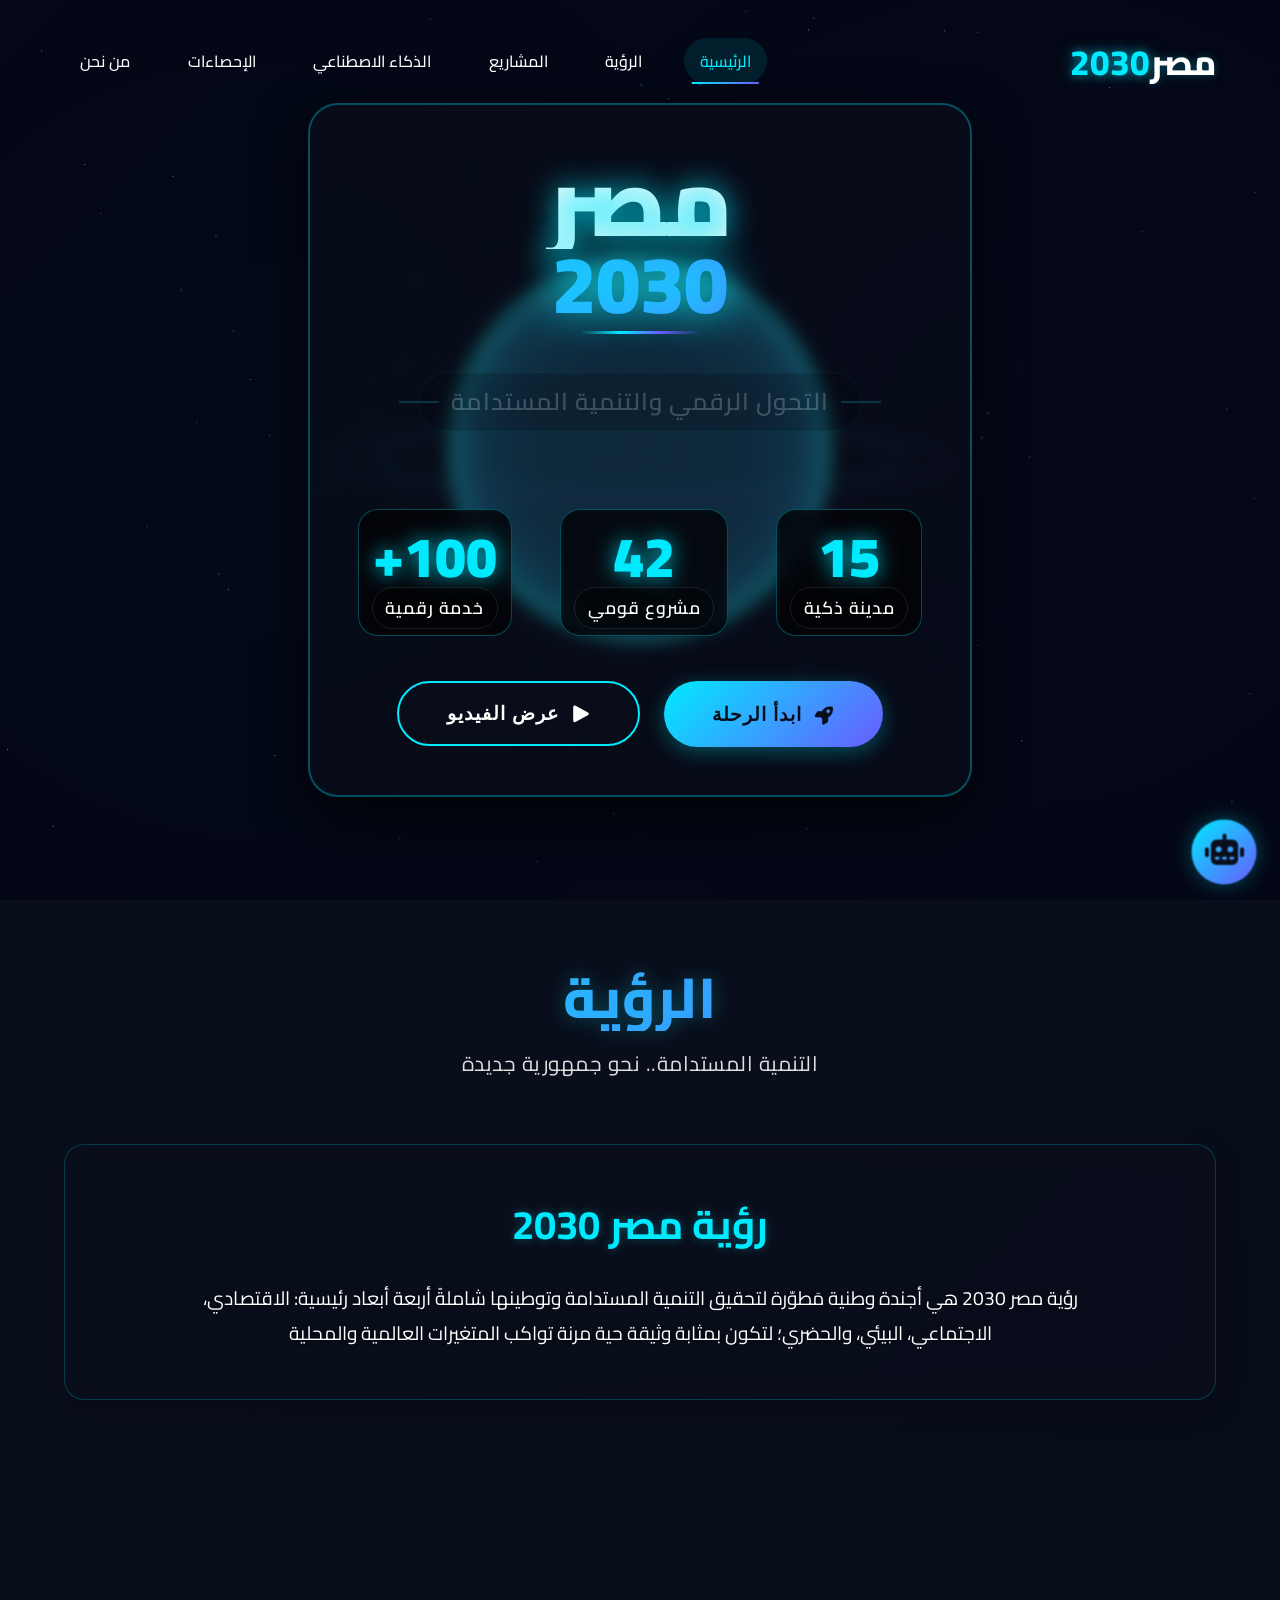
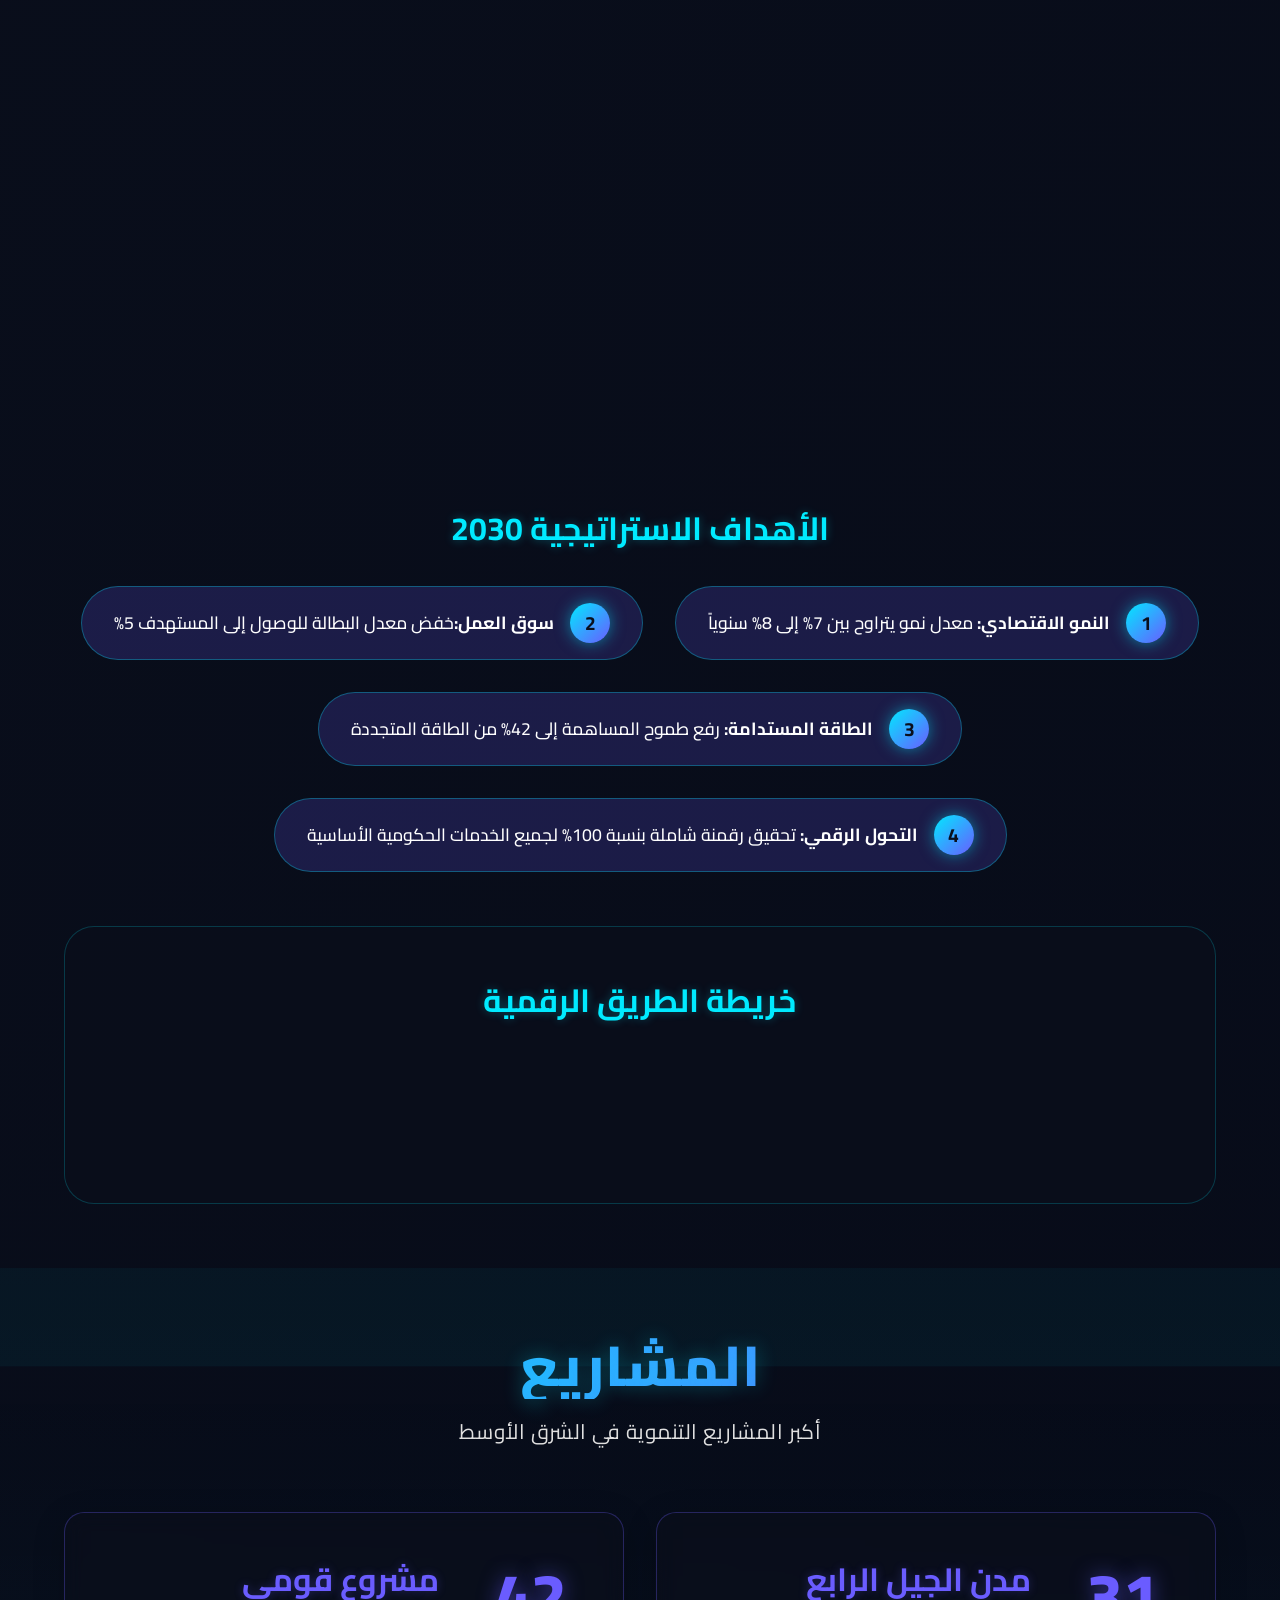
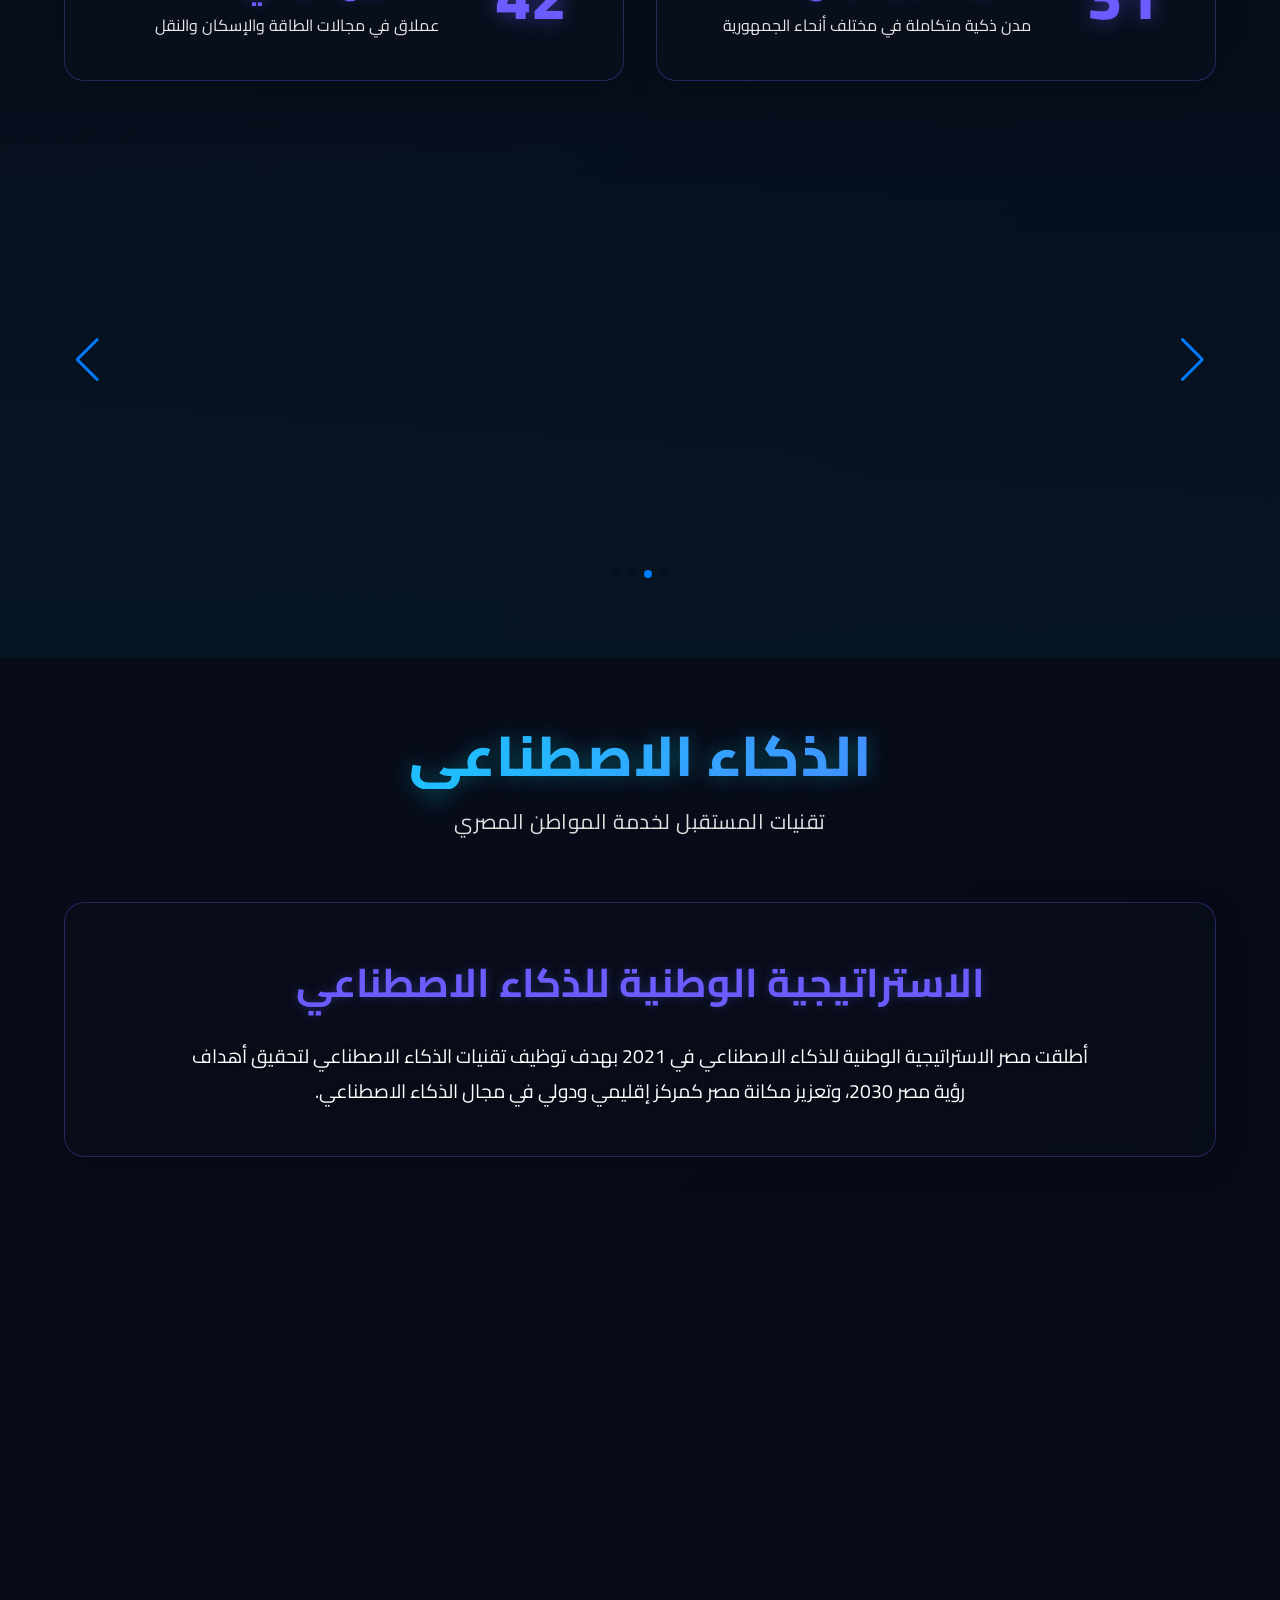
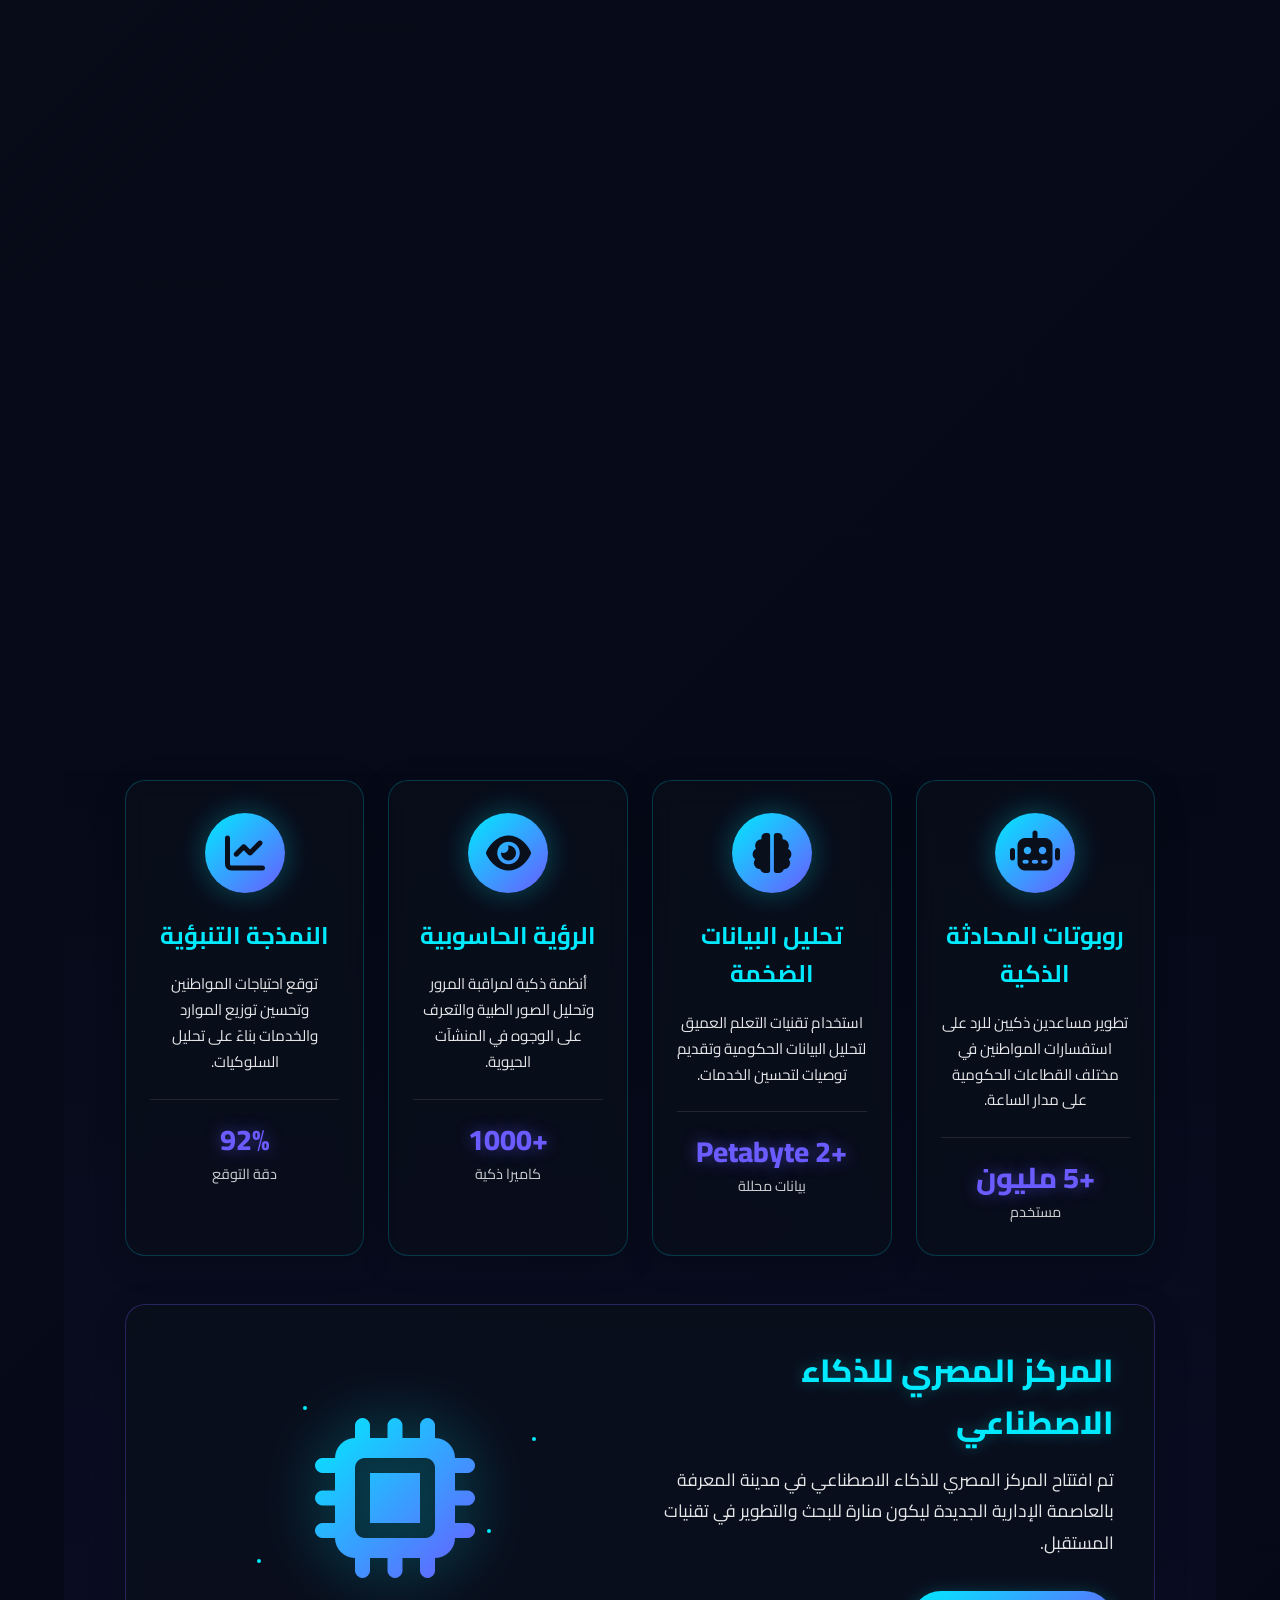
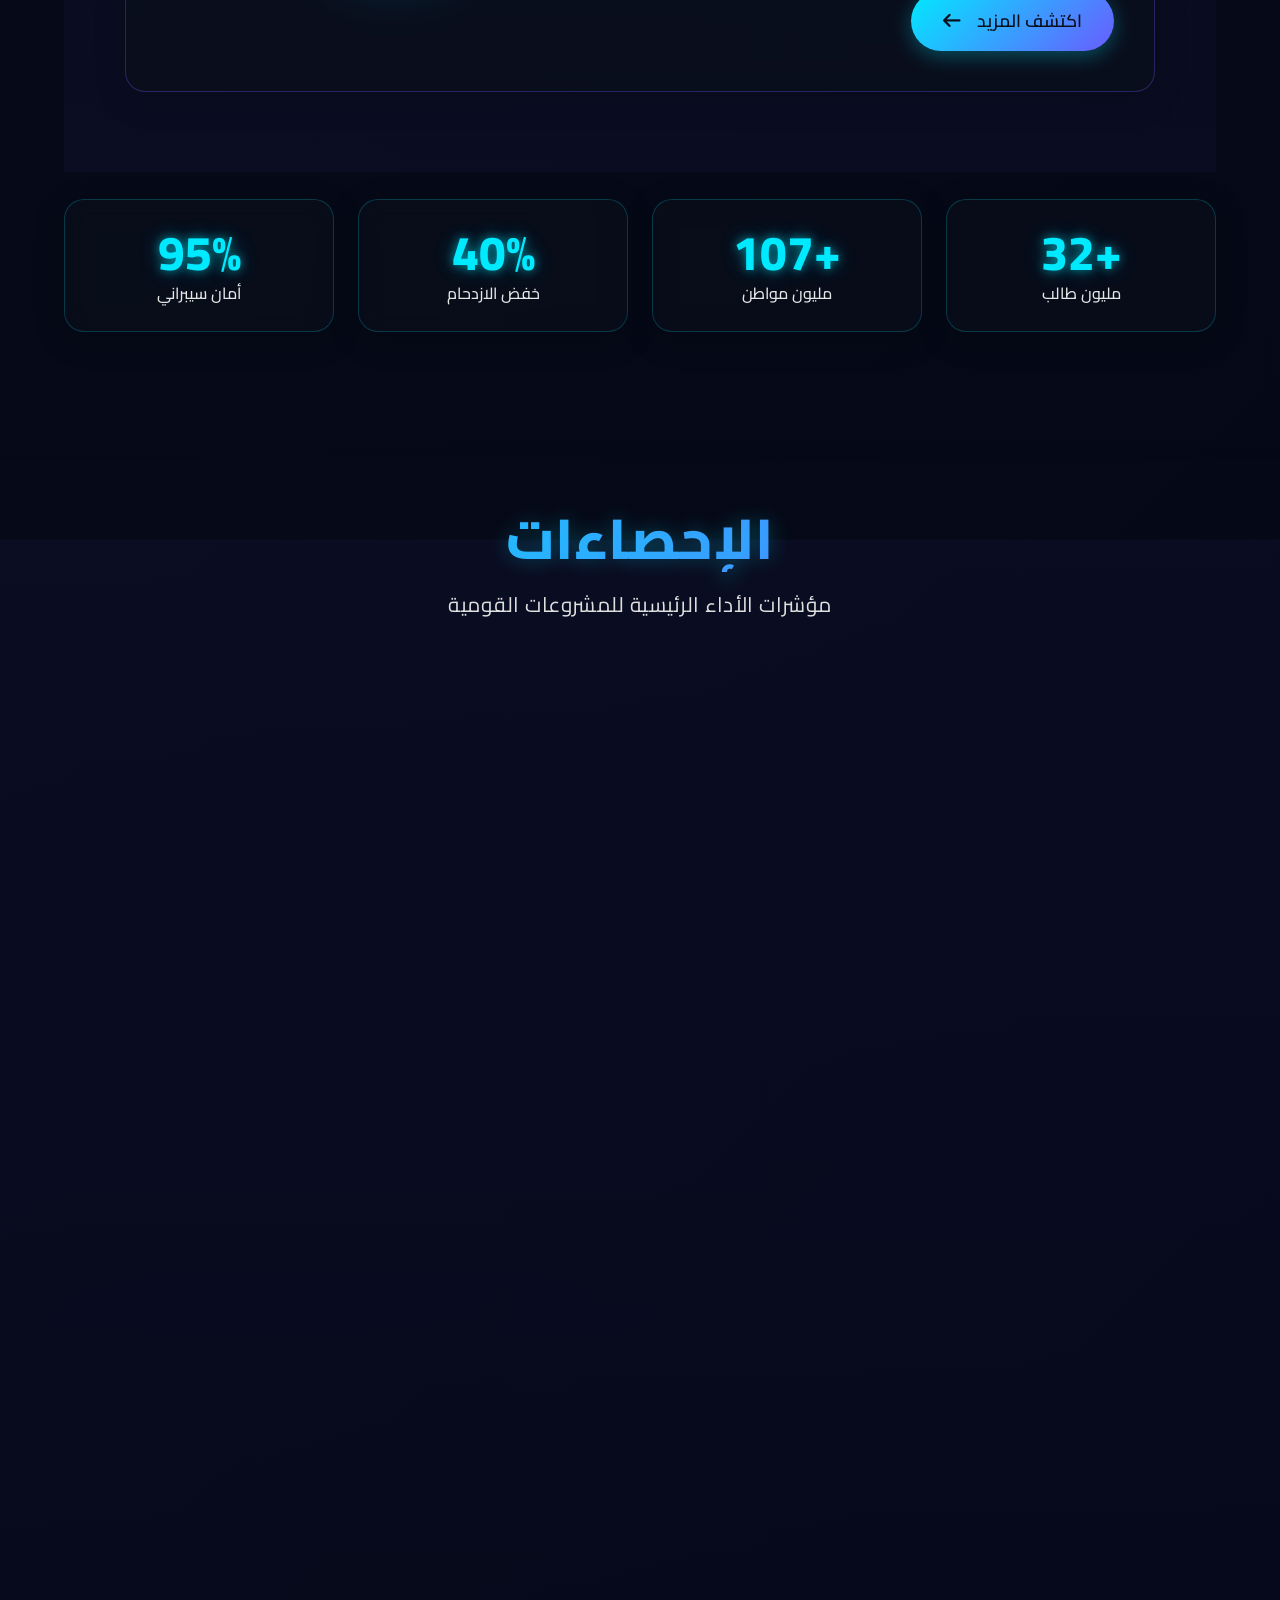
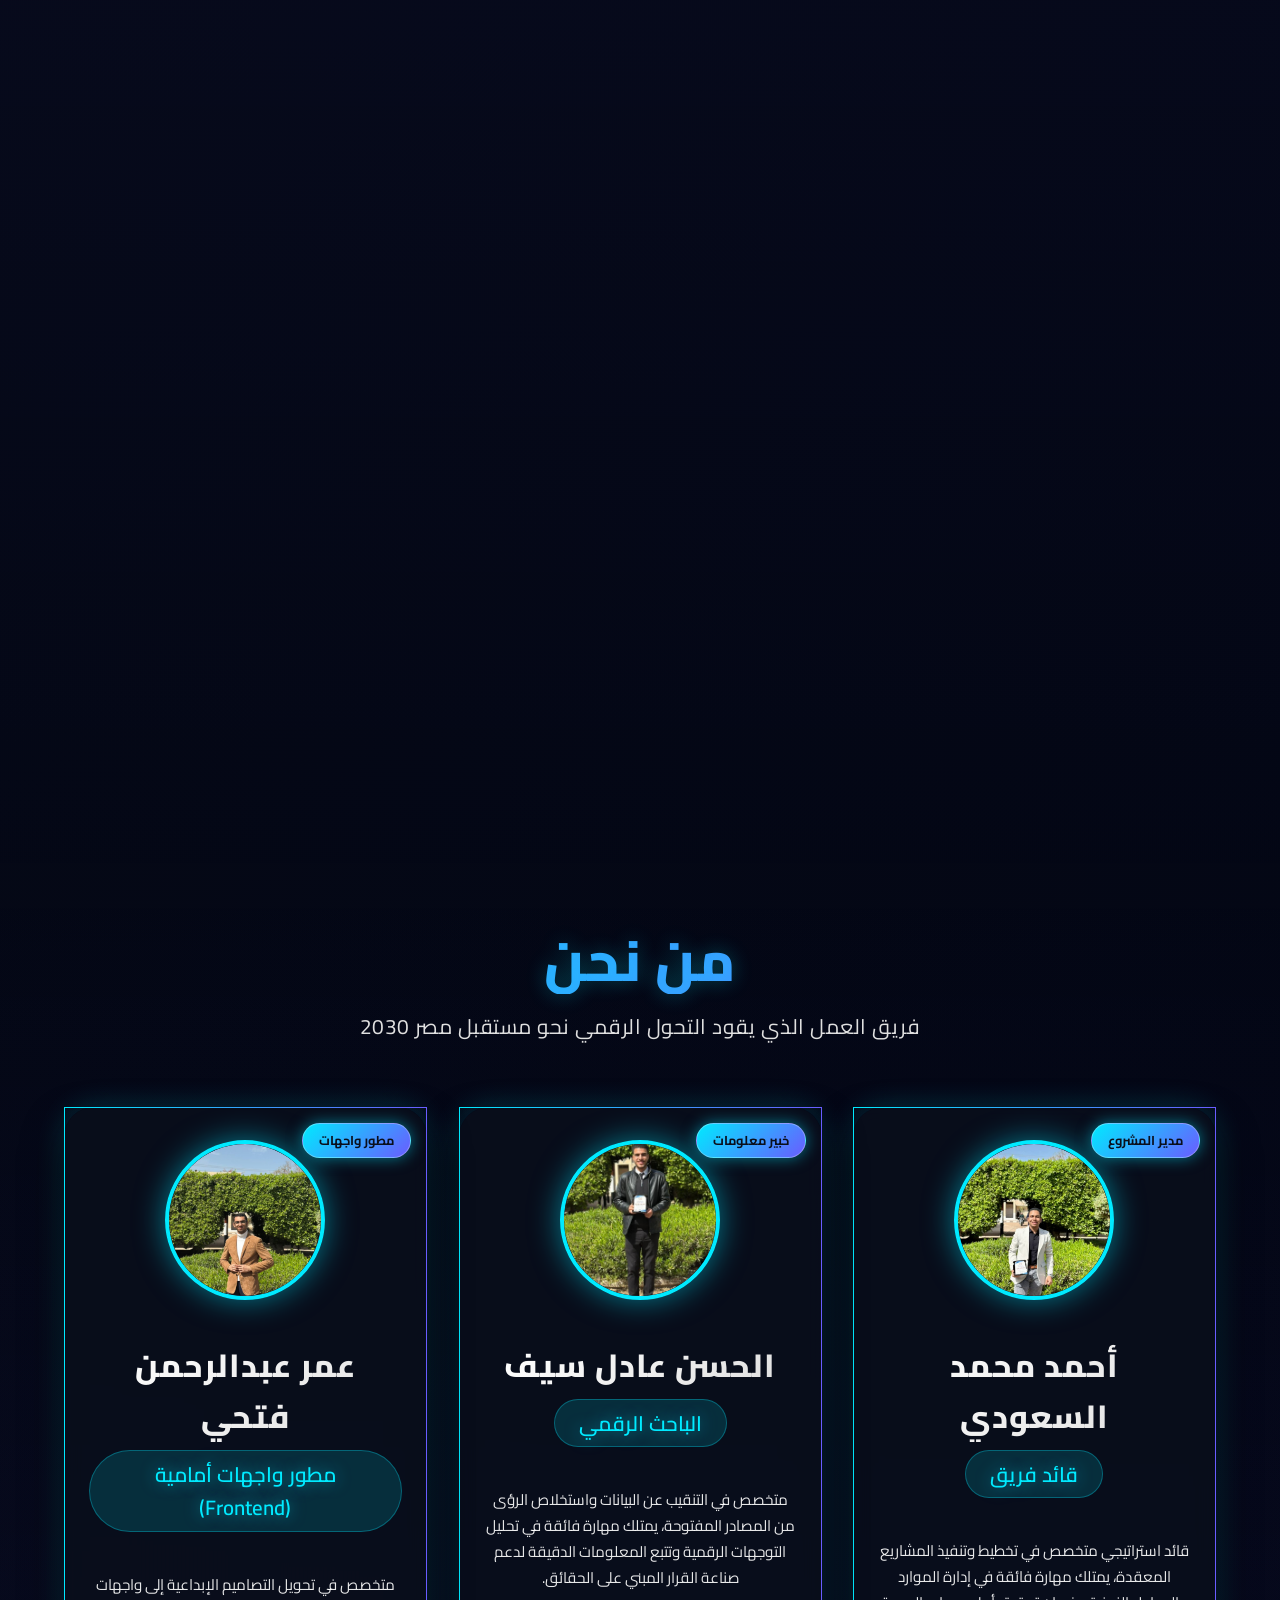
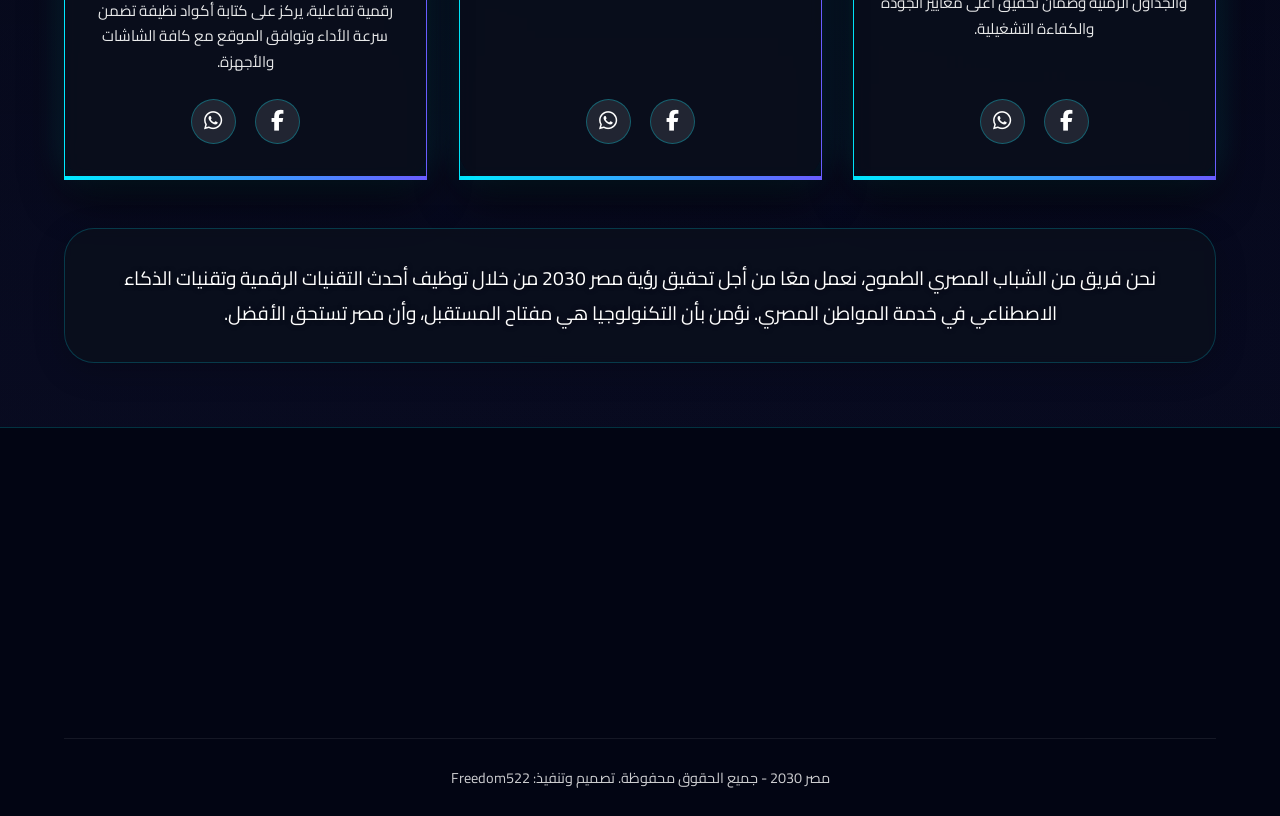
==== commit b7777b38: "Update index.html I forget to remove comment" ====
--- a/index.html
+++ b/index.html
@@ -17,7 +17,7 @@
     <meta name="language" content="ar">
 </head>
 <body>
-    <!-- شاشة التحميل
+    <!-- شاشة التحميل -->
     <div id="loading-screen">
         <div class="preloader-container">
             <div class="preloader-bg">
@@ -45,7 +45,7 @@
                 </div>
             </div>
         </div>
-    </div> -->
+    </div>
 
     <!-- شريط التنقل -->
     <nav class="navbar" id="navbar">
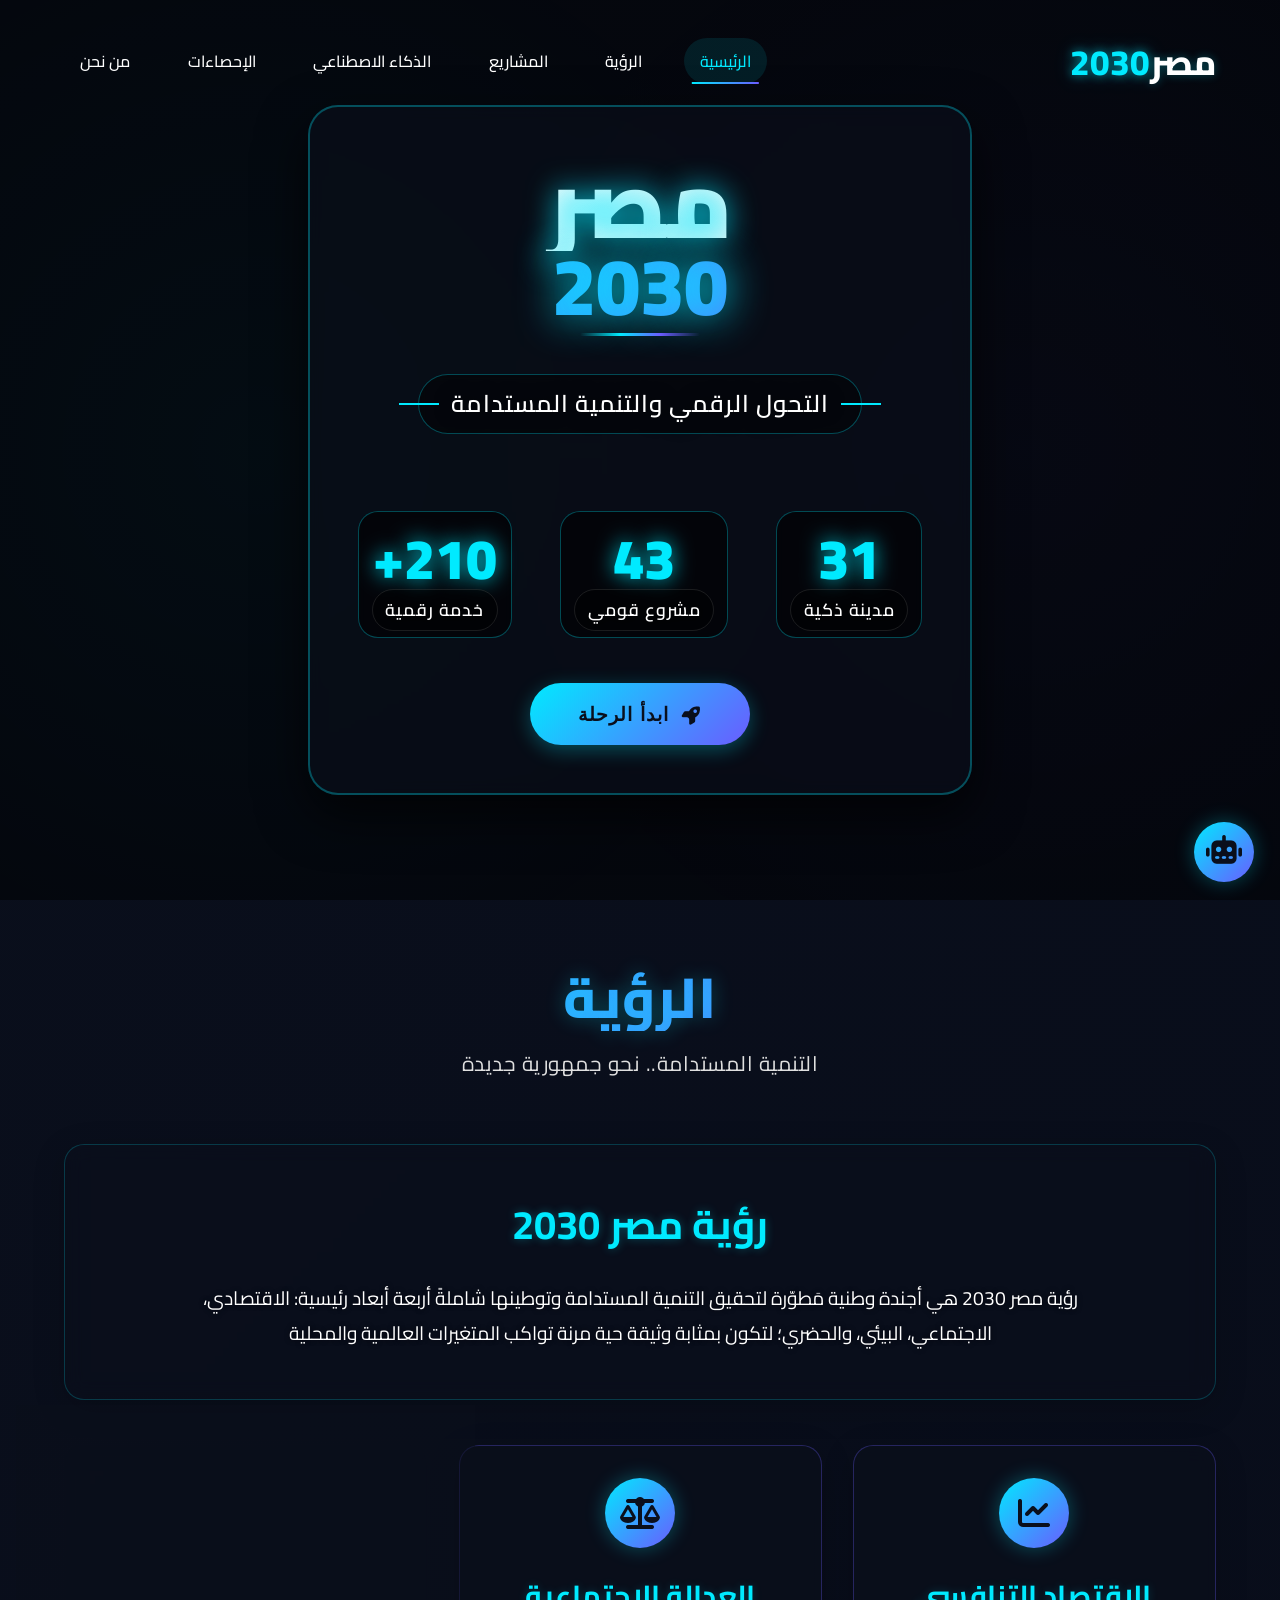
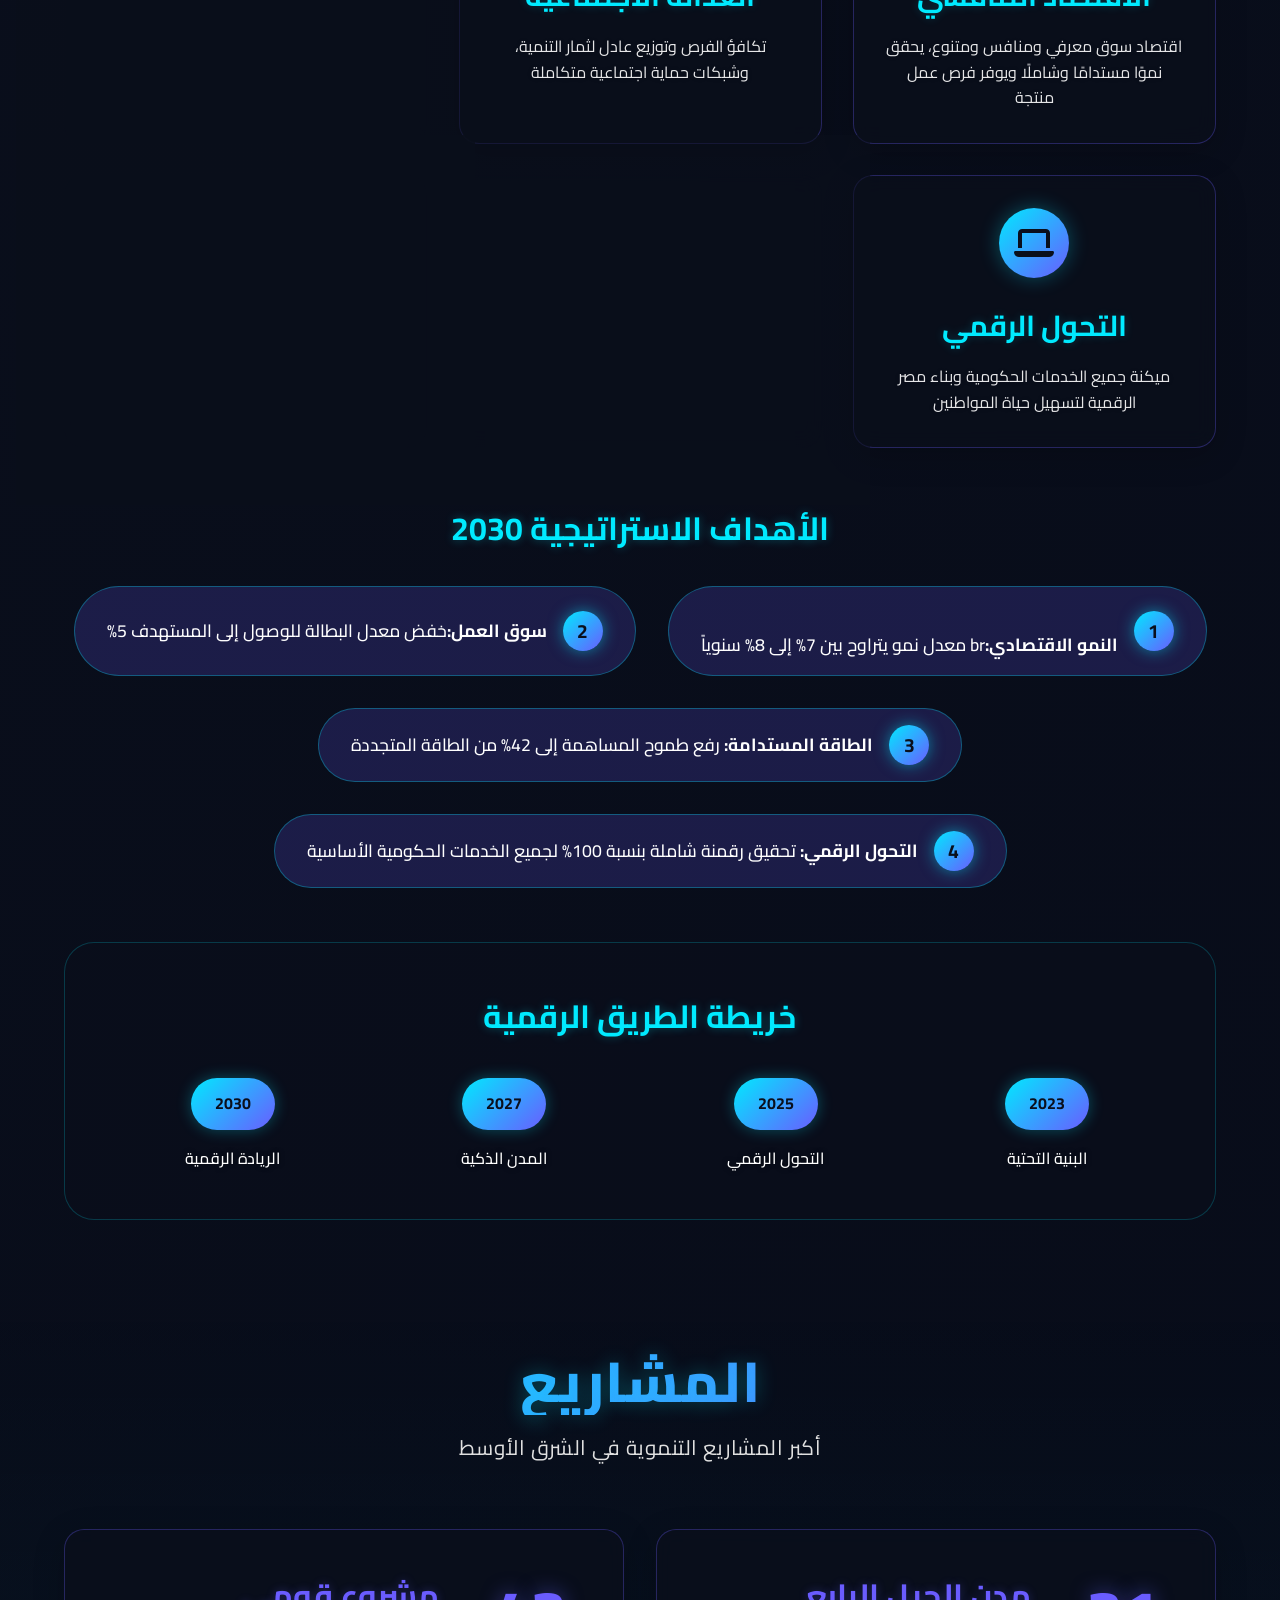
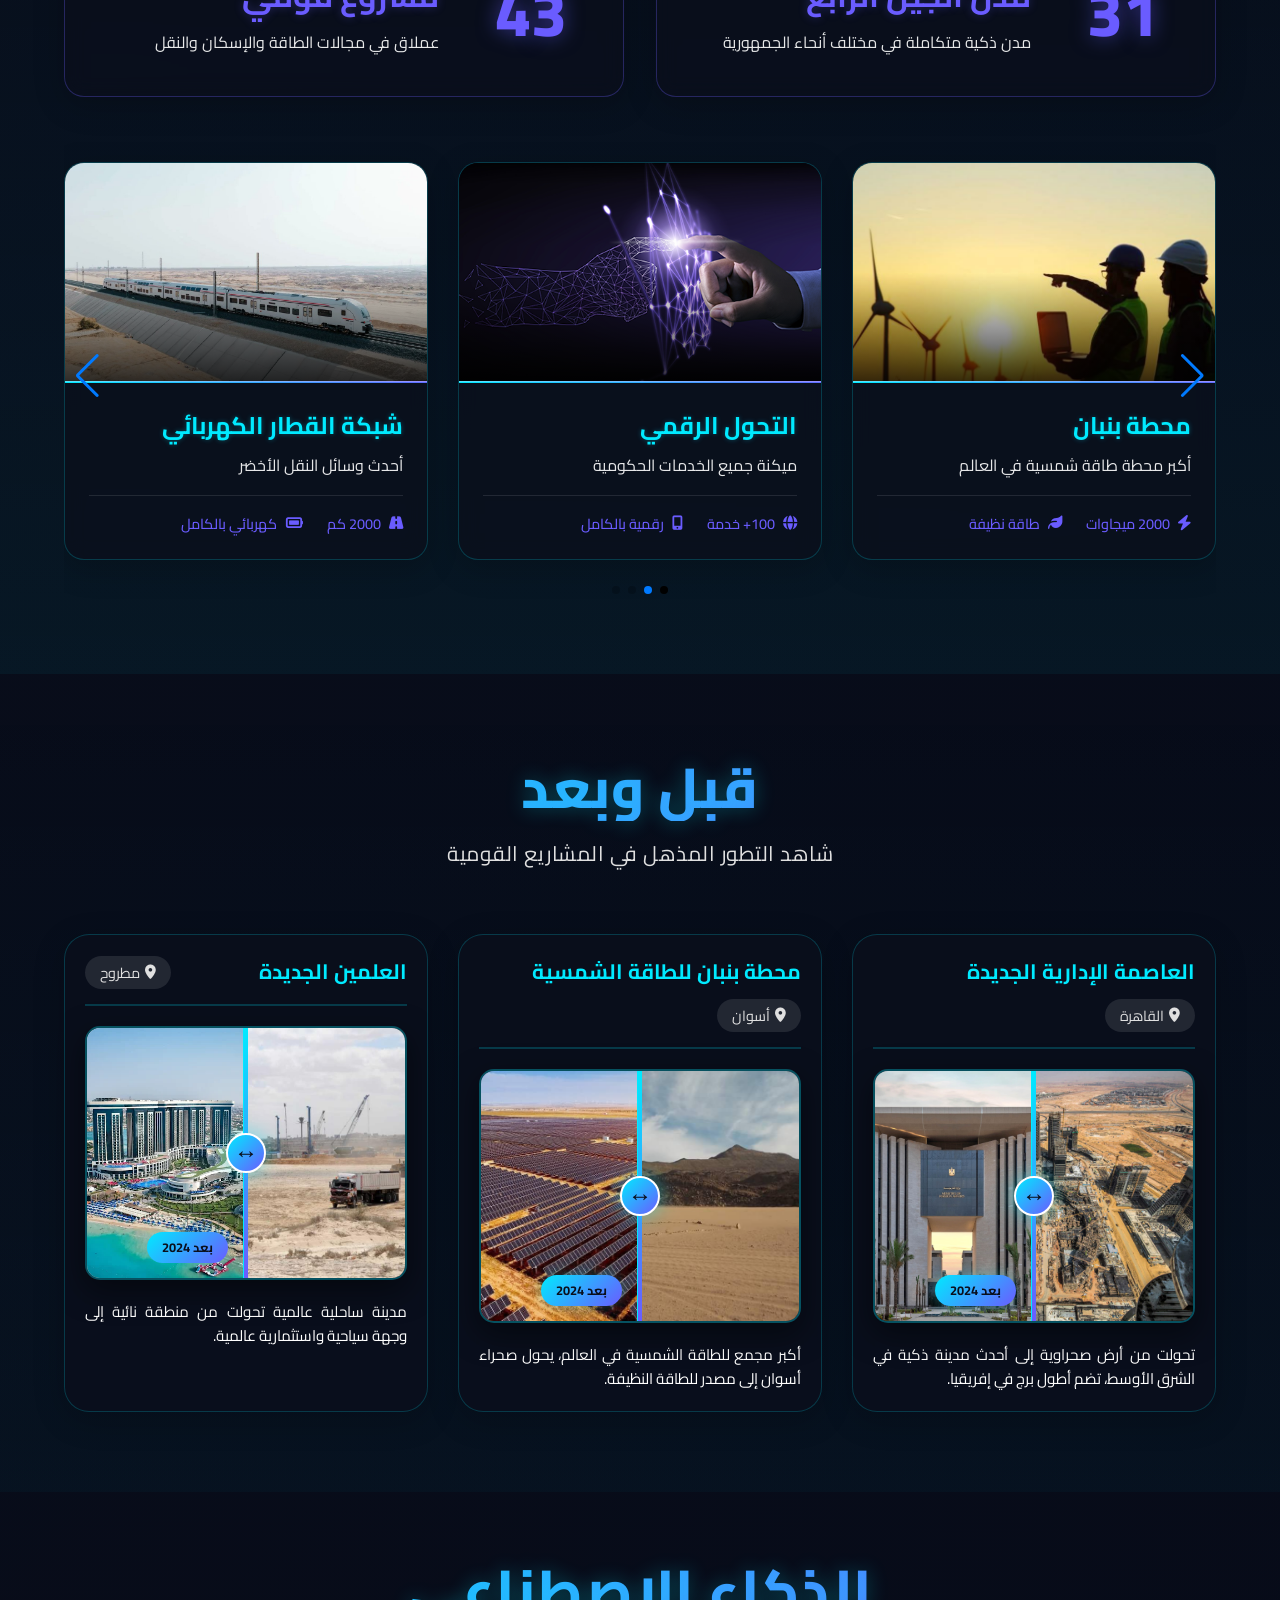
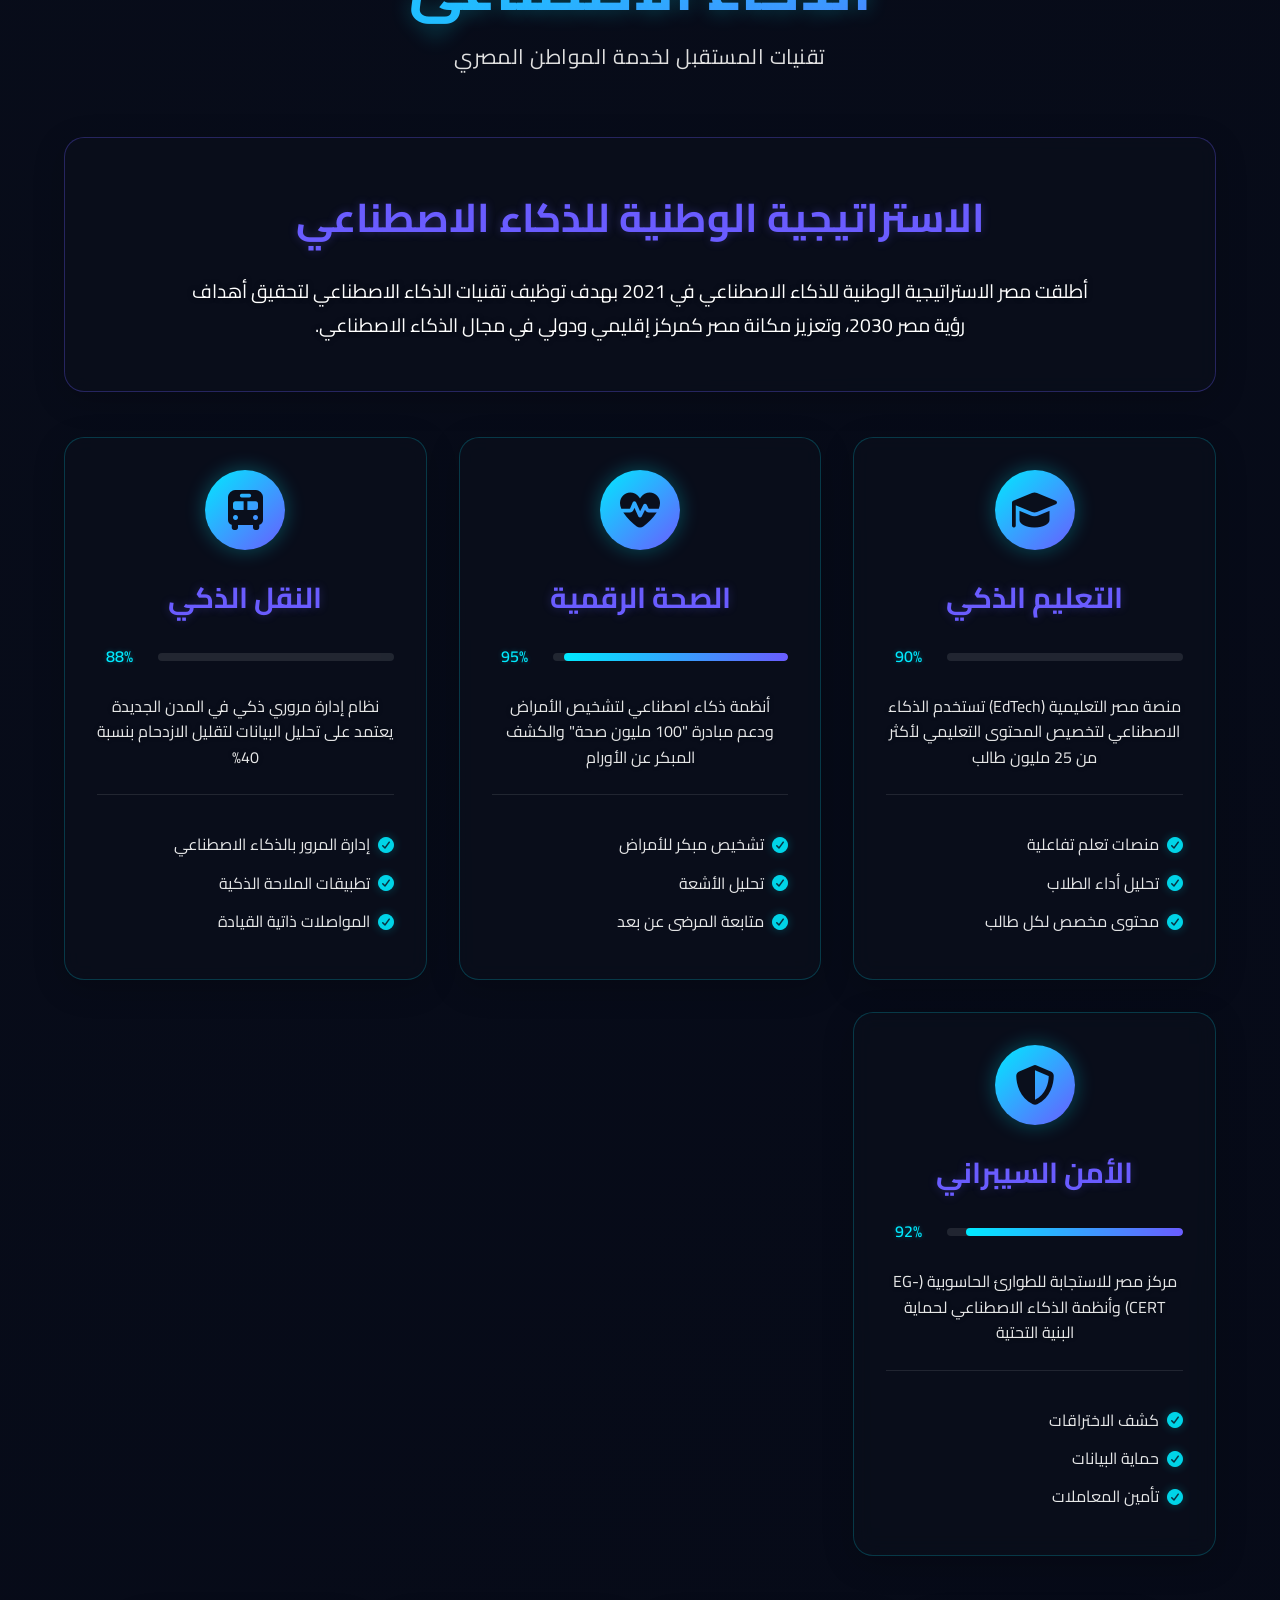
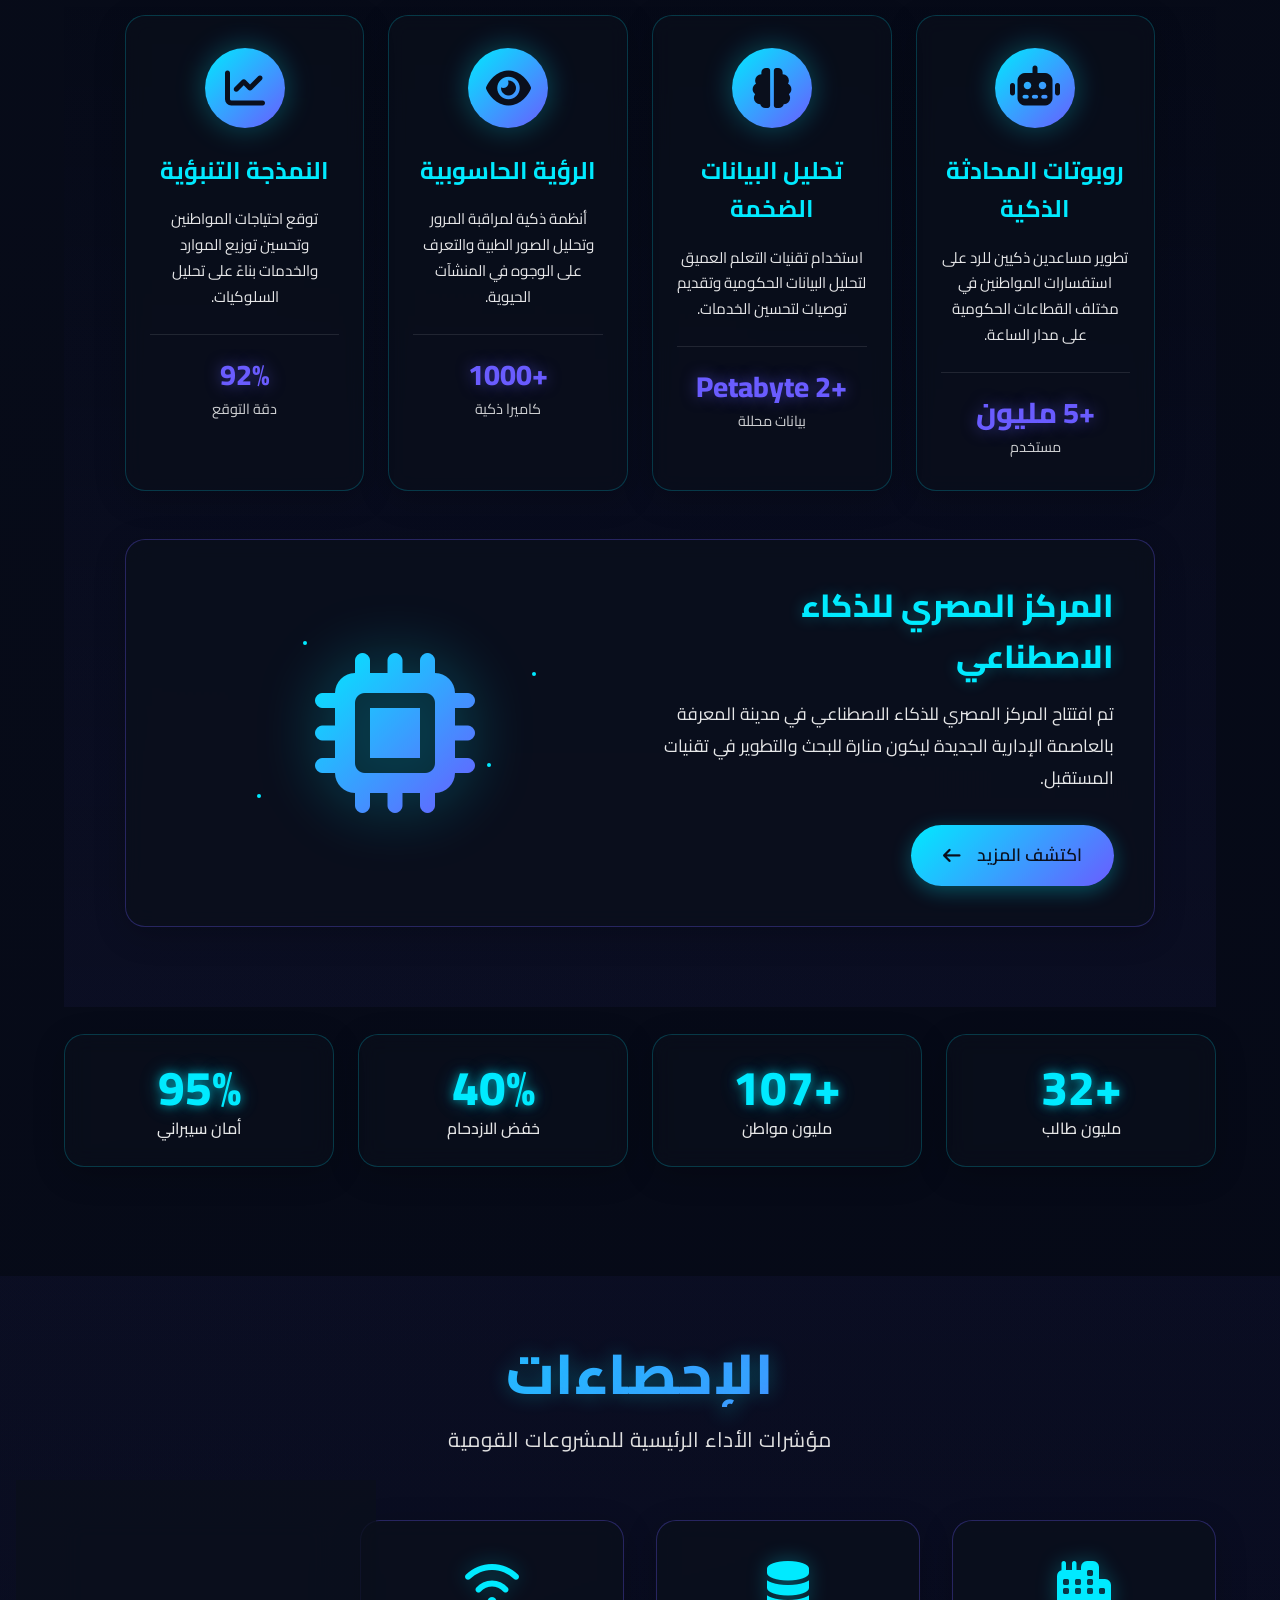
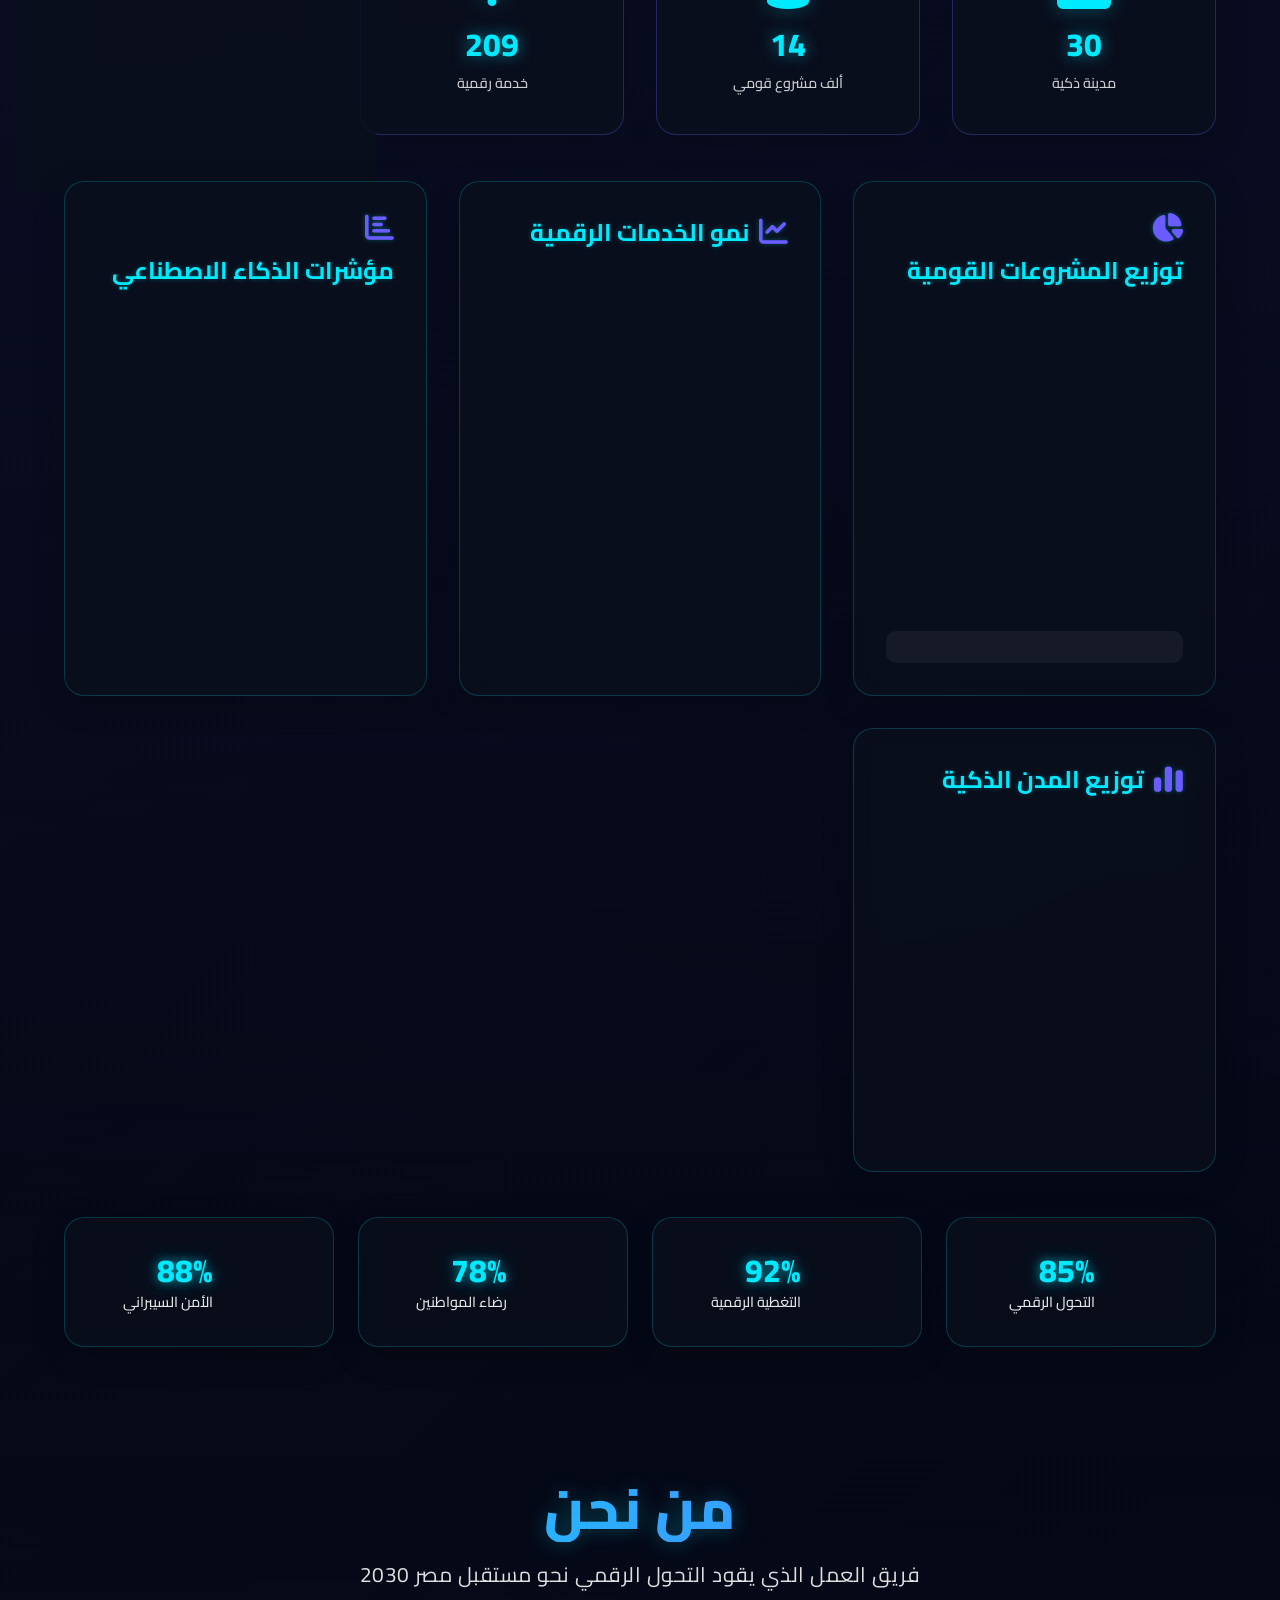
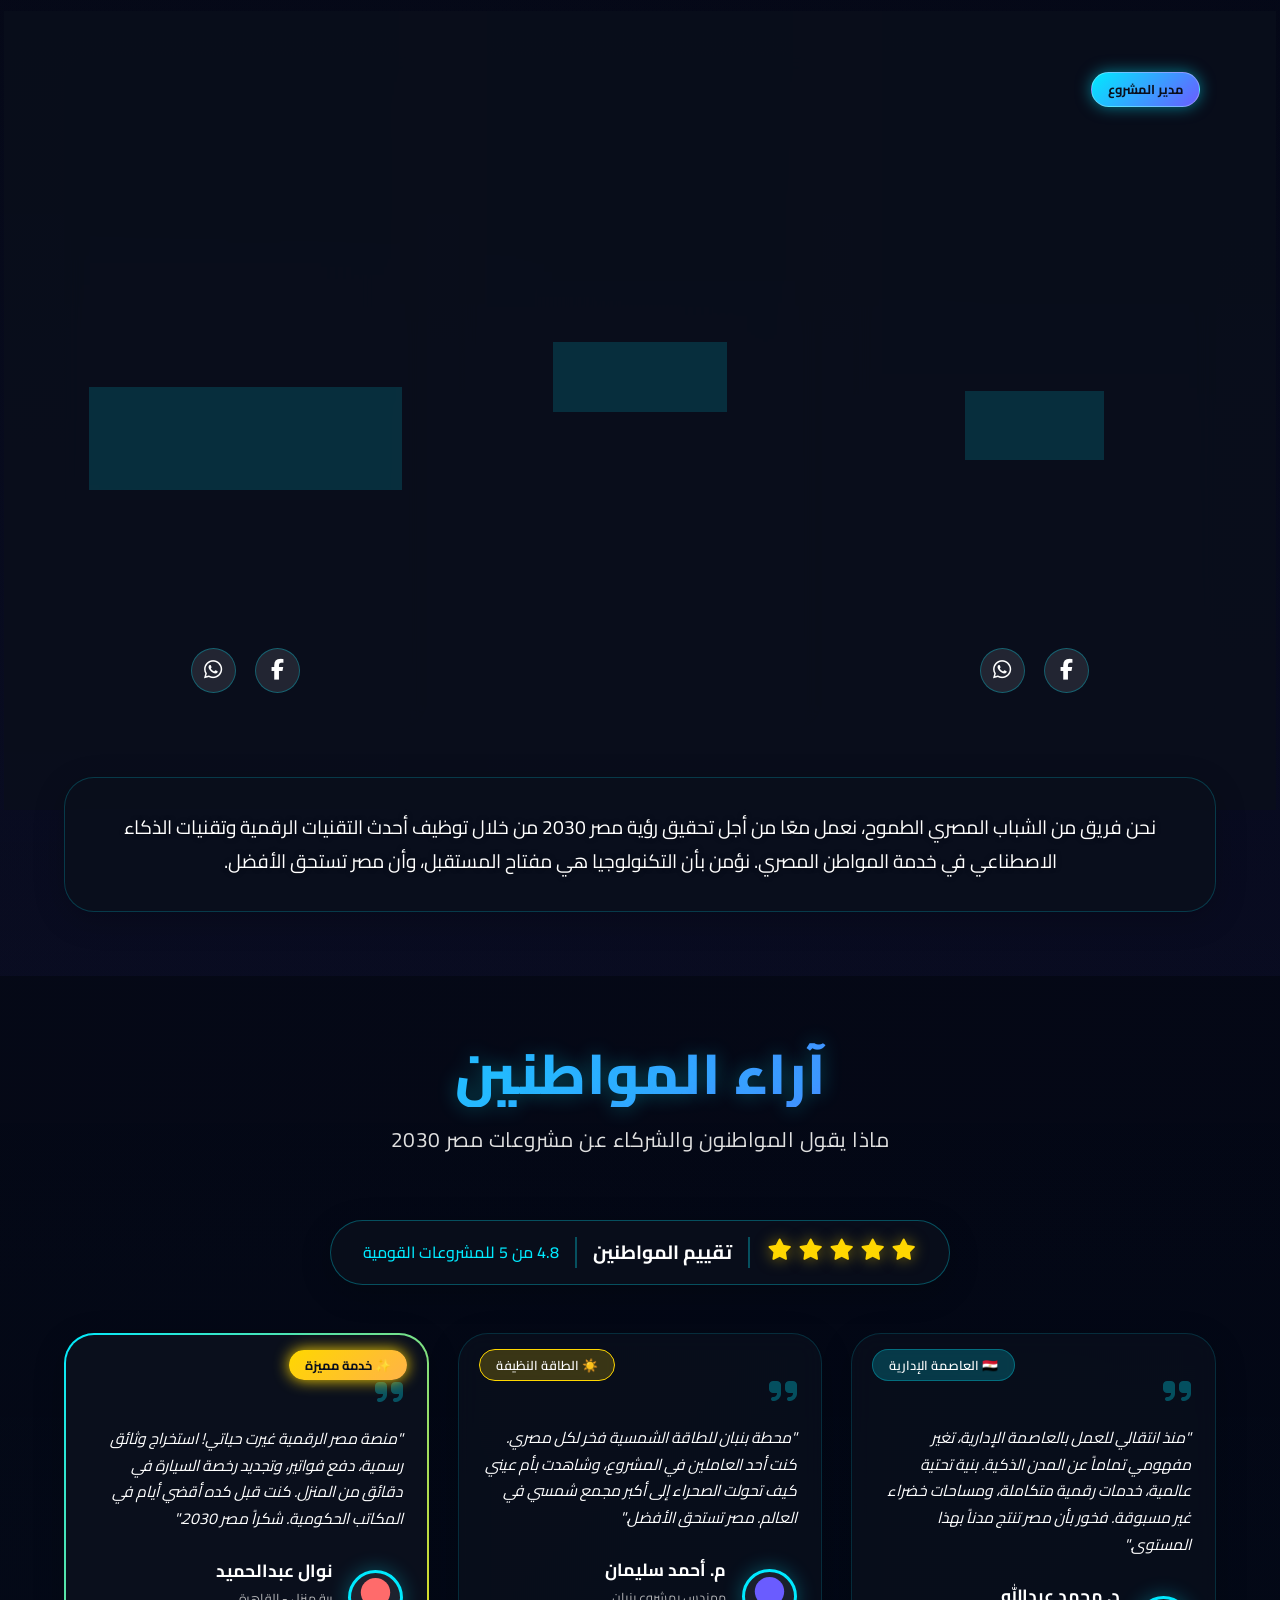
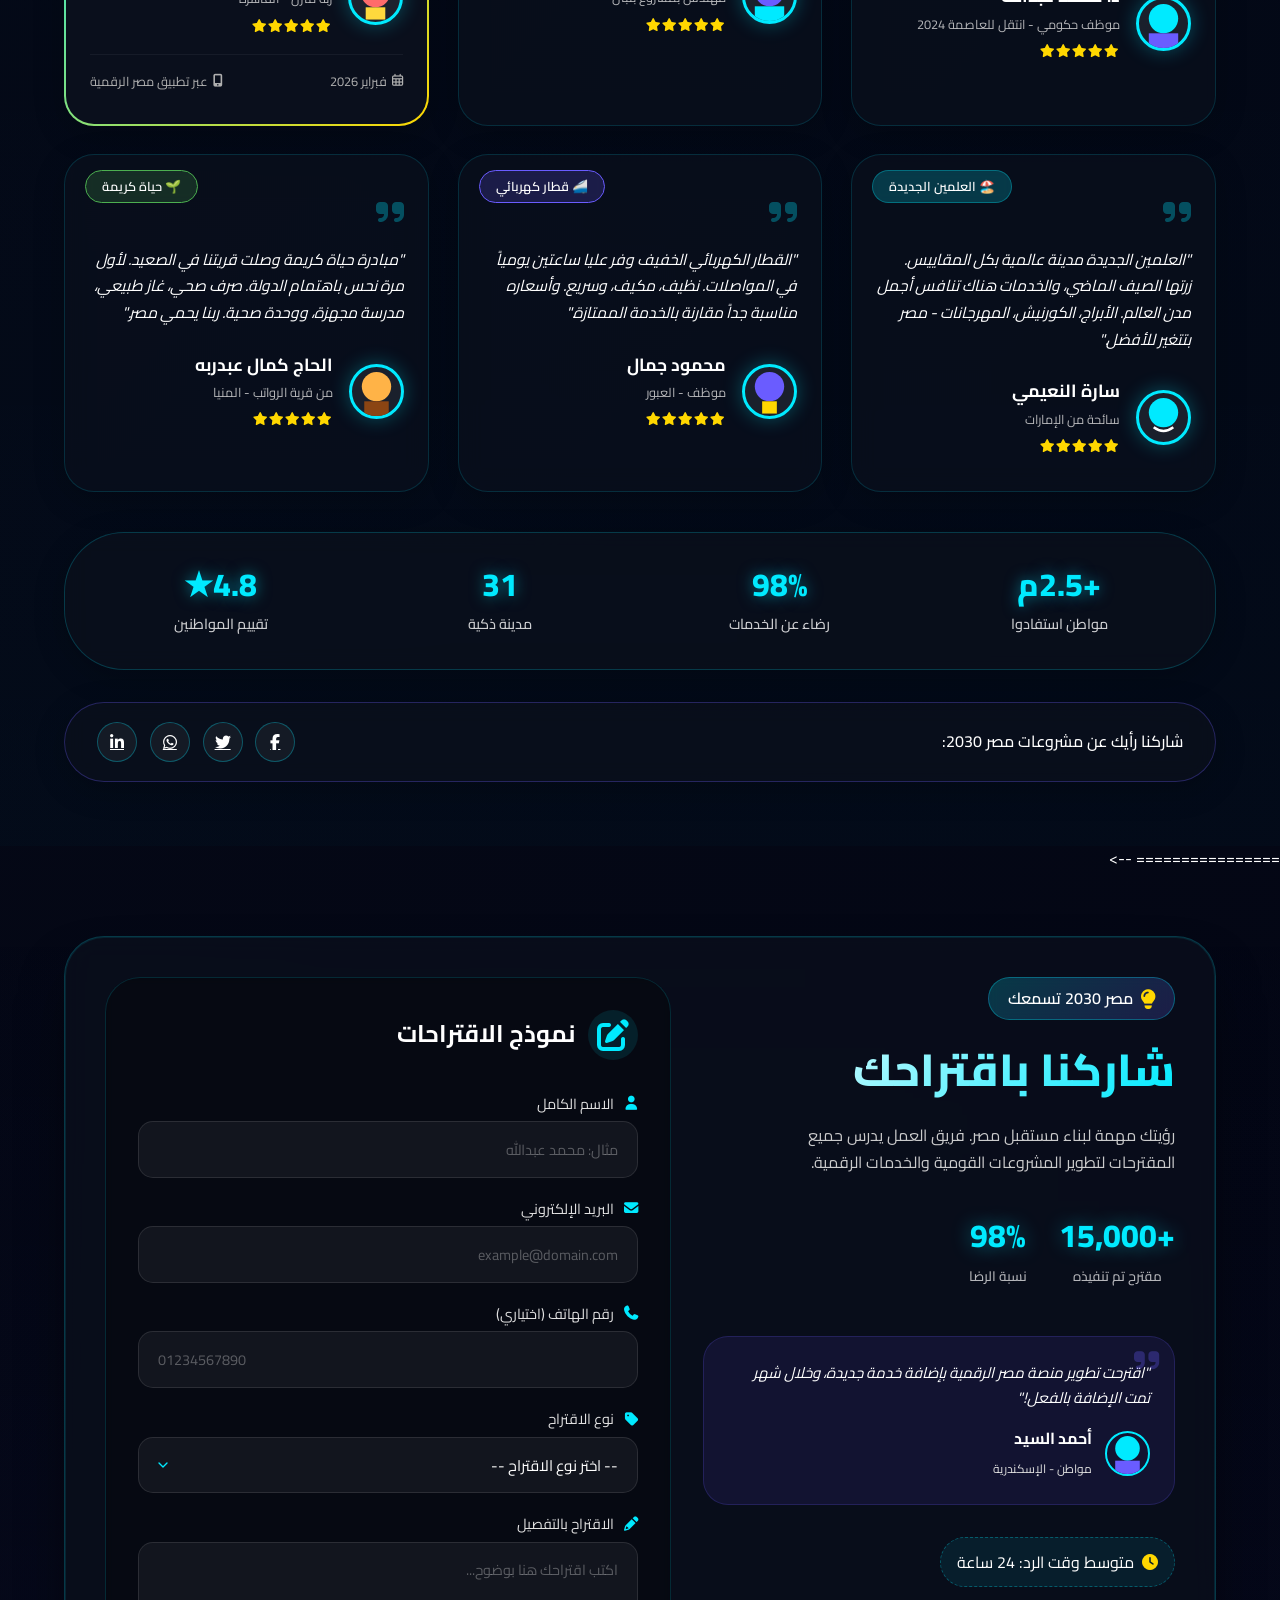
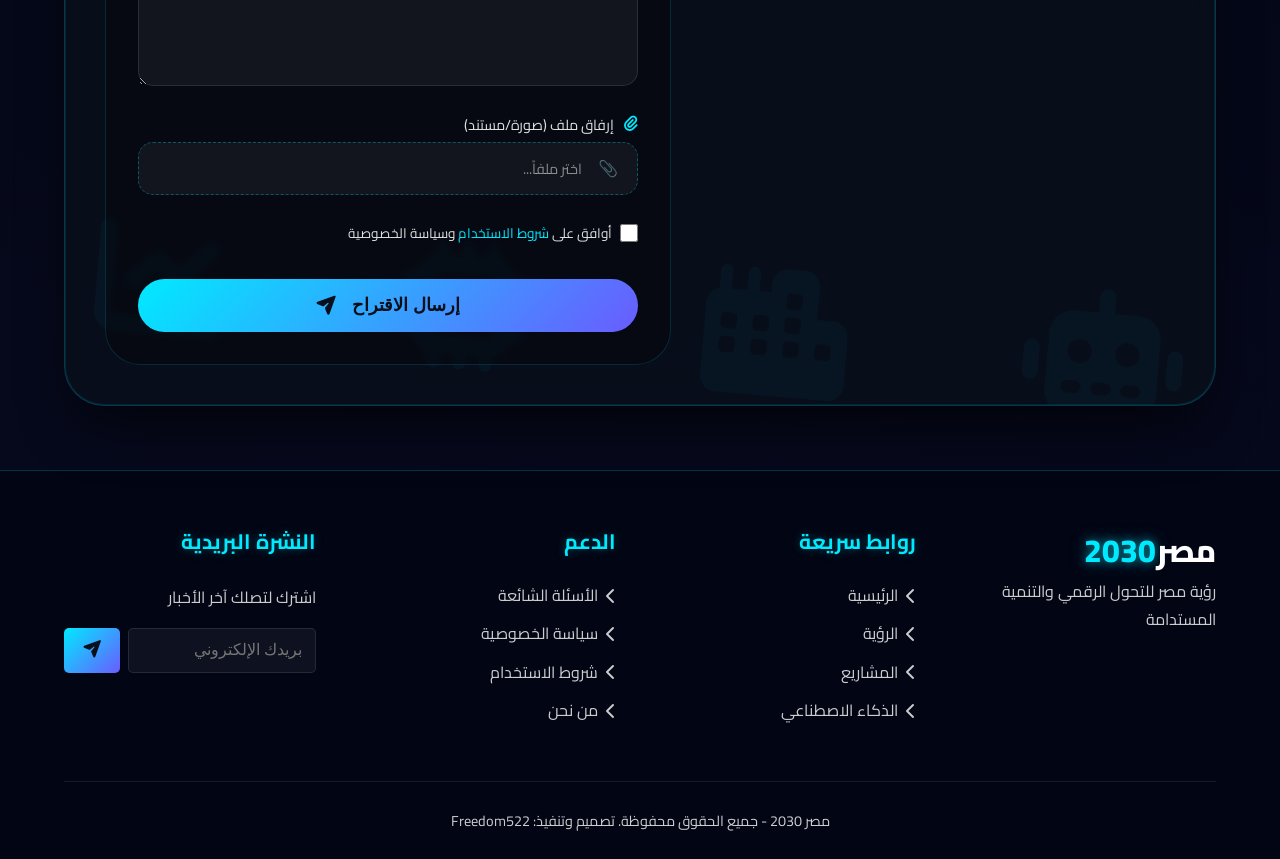
==== commit c19462a7: "add some futures" ====
--- a/index.html
+++ b/index.html
@@ -11,14 +11,14 @@
     <link rel="stylesheet" href="libs/aos.css">
     <link rel="stylesheet" href="libs/swiper-bundle.min.css">
     
-    <!-- CSS الرئيسي -->
+    <!-- Main CSS -->
     <link rel="stylesheet" href="css/style.css">
     
     <meta name="language" content="ar">
 </head>
 <body>
-    <!-- شاشة التحميل -->
-    <div id="loading-screen">
+    <!-- Loading Screen -->
+    <!-- <div id="loading-screen">
         <div class="preloader-container">
             <div class="preloader-bg">
                 <div class="gradient-sphere"></div>
@@ -45,9 +45,9 @@
                 </div>
             </div>
         </div>
-    </div>
+    </div> -->
 
-    <!-- شريط التنقل -->
+    <!-- Navigation Bar -->
     <nav class="navbar" id="navbar">
         <div class="nav-container">
             <div class="logo">مصر<span>2030</span></div>
@@ -67,8 +67,15 @@
         </div>
     </nav>
 
-    <!-- Hero Section -->
+    <!-- Hero Section with Video Background -->
     <section id="home" class="hero">
+        <!-- Background Video -->
+        <video class="hero-video" autoplay loop muted playsinline>
+            <source src="video/From Main Klickpin CF- Pinterest Video - 4H1aSaDv0.mp4" type="video/mp4">
+          </video>
+        
+        <div class="hero-overlay"></div>
+        
         <div class="hero-content" data-aos="fade-up">
             <h1 class="main-title">
                 <span class="egypt">مصر</span>
@@ -78,15 +85,15 @@
             
             <div class="hero-stats">
                 <div class="hero-stat">
-                    <span class="number">15</span>
+                    <span class="number">31</span>
                     <span class="label">مدينة ذكية</span>
                 </div>
                 <div class="hero-stat">
-                    <span class="number">42</span>
+                    <span class="number">43</span>
                     <span class="label">مشروع قومي</span>
                 </div>
                 <div class="hero-stat">
-                    <span class="number">100+</span>
+                    <span class="number">210+</span>
                     <span class="label">خدمة رقمية</span>
                 </div>
             </div>
@@ -96,14 +103,8 @@
                     <i class="fas fa-rocket"></i>
                     ابدأ الرحلة
                 </button>
-                <button class="btn-secondary" id="video-btn">
-                    <i class="fas fa-play"></i>
-                    عرض الفيديو
-                </button>
-            </div>
-        </div>
-        
-        <div id="three-canvas"></div>
+            </div>
+        </div>
         
         <div class="scroll-indicator">
             <span></span>
@@ -112,7 +113,7 @@
         </div>
     </section>
 
-    <!-- قسم الرؤية -->
+    <!-- Vision Section -->
     <section id="vision" class="vision">
         <div class="container">
             <h2 class="section-title" data-aos="fade-up">الرؤية</h2>
@@ -176,13 +177,13 @@
                     </div>
                 </div>
                 
-                <!-- الأهداف الاستراتيجية -->
+                <!-- Strategic Goals -->
                 <div class="vision-goals" data-aos="fade-up">
                     <h3>الأهداف الاستراتيجية 2030</h3>
                     <div class="goals-grid">
                         <div class="goal-item">
                             <span class="goal-number">1</span>
-                            <span class="goal-text"><b>النمو الاقتصادي:</b> معدل نمو يتراوح بين 7% إلى 8% سنوياً</span>
+                            <span class="goal-text"><b> <br>النمو الاقتصادي:</b>br</b> معدل نمو يتراوح بين 7% إلى 8% سنوياً</span>
                         </div>
                         <div class="goal-item">
                             <span class="goal-number">2</span>
@@ -200,7 +201,7 @@
                 </div>
             </div>
             
-            <!-- خريطة الطريق الرقمية -->
+            <!-- Digital Roadmap -->
             <div class="roadmap-preview" data-aos="fade-up" data-aos-delay="500">
                 <h3>خريطة الطريق الرقمية</h3>
                 <div class="roadmap-steps">
@@ -225,7 +226,7 @@
         </div>
     </section>
 
-    <!-- قسم المشاريع القومية -->
+    <!-- National Projects Section -->
     <section id="projects" class="projects">
         <div class="container">
             <h2 class="section-title" data-aos="fade-up">المشاريع</h2>
@@ -241,7 +242,7 @@
                 </div>
                 
                 <div class="project-highlight glass" data-aos="fade-right">
-                    <div class="project-number">42</div>
+                    <div class="project-number">43</div>
                     <div class="project-info">
                         <h3>مشروع قومي</h3>
                         <p>عملاق في مجالات الطاقة والإسكان والنقل</p>
@@ -251,7 +252,7 @@
             
             <div class="swiper projects-swiper" data-aos="fade-up">
                 <div class="swiper-wrapper">
-                    <!-- المشروع الأول: العاصمة الإدارية -->
+                    <!-- Project 1: Administrative Capital -->
                     <div class="swiper-slide">
                         <div class="project-card glass" data-project-id="0">
                             <div class="project-image">
@@ -270,7 +271,7 @@
                         </div>
                     </div>
                     
-                    <!-- المشروع الثاني: محطة بنبان -->
+                    <!-- Project 2: Benban Solar Plant -->
                     <div class="swiper-slide">
                         <div class="project-card glass" data-project-id="1">
                             <div class="project-image">
@@ -289,7 +290,7 @@
                         </div>
                     </div>
                     
-                    <!-- المشروع الثالث: التحول الرقمي -->
+                    <!-- Project 3: Digital Transformation -->
                     <div class="swiper-slide">
                         <div class="project-card glass" data-project-id="2">
                             <div class="project-image">
@@ -308,7 +309,7 @@
                         </div>
                     </div>
                     
-                    <!-- المشروع الرابع: القطار الكهربائي -->
+                    <!-- Project 4: Electric Train -->
                     <div class="swiper-slide">
                         <div class="project-card glass" data-project-id="3">
                             <div class="project-image">
@@ -334,20 +335,114 @@
         </div>
     </section>
 
-    <!-- قسم الذكاء الاصطناعي -->
+            <!-- Before & After Section - Development Projects -->
+    <section id="before-after" class="before-after">
+        <div class="container">
+            <h2 class="section-title" data-aos="fade-up">قبل وبعد</h2>
+            <p class="section-subtitle" data-aos="fade-up" data-aos-delay="100">شاهد التطور المذهل في المشاريع القومية</p>
+            
+            <div class="ba-grid">
+                <!-- Card 1 - Administrative Capital -->
+                <div class="ba-card glass">
+                    <div class="ba-header">
+                        <h3>العاصمة الإدارية الجديدة</h3>
+                        <span class="ba-location"><i class="fas fa-map-marker-alt"></i> القاهرة</span>
+                    </div>
+                    
+                    <div class="ba-slider-container">
+                        <div class="ba-slider" id="slider1">
+                            <div class="ba-img ba-before">
+                                <img src="images/Projects/befor-new-capital-.jpg" alt="العاصمة الإدارية قبل">
+                                <span class="ba-label before-label">قبل 2015</span>
+                            </div>
+                            <div class="ba-img ba-after">
+                                <img src="images/Projects/Administratibe capital.jpg" alt="العاصمة الإدارية بعد">
+                                <span class="ba-label after-label">بعد 2024</span>
+                            </div>
+                            <div class="ba-handle">
+                                <span class="ba-handle-icon"></span>
+                            </div>
+                        </div>
+                    </div>
+                    
+                    <div class="ba-description">
+                        <p>تحولت من أرض صحراوية إلى أحدث مدينة ذكية في الشرق الأوسط، تضم أطول برج في إفريقيا.</p>
+                    </div>
+                </div>
+                
+                <!-- Card 2 - Benban Solar Plant -->
+                <div class="ba-card glass">
+                    <div class="ba-header">
+                        <h3>محطة بنبان للطاقة الشمسية</h3>
+                        <span class="ba-location"><i class="fas fa-map-marker-alt"></i> أسوان</span>
+                    </div>
+                    
+                    <div class="ba-slider-container">
+                        <div class="ba-slider" id="slider2">
+                            <div class="ba-img ba-before">
+                                <img src="images/Projects/before-Bnban.jpg" alt="بنبان قبل">
+                                <span class="ba-label before-label">قبل 2017</span>
+                            </div>
+                            <div class="ba-img ba-after">
+                                <img src="images/Projects/after-Baban.jpg" alt="بنبان بعد">
+                                <span class="ba-label after-label">بعد 2024</span>
+                            </div>
+                            <div class="ba-handle">
+                                <span class="ba-handle-icon"></span>
+                            </div>
+                        </div>
+                    </div>
+                    
+                    <div class="ba-description">
+                        <p>أكبر مجمع للطاقة الشمسية في العالم، يحول صحراء أسوان إلى مصدر للطاقة النظيفة.</p>
+                    </div>
+                </div>
+                
+                <!-- Card 3 - New Alamein -->
+                <div class="ba-card glass">
+                    <div class="ba-header">
+                        <h3>العلمين الجديدة</h3>
+                        <span class="ba-location"><i class="fas fa-map-marker-alt"></i> مطروح</span>
+                    </div>
+                    
+                    <div class="ba-slider-container">
+                        <div class="ba-slider" id="slider3">
+                            <div class="ba-img ba-before">
+                                <img src="images/Projects/El Alamein City-before.jpg" alt="العلمين قبل">
+                                <span class="ba-label before-label">قبل 2018</span>
+                            </div>
+                            <div class="ba-img ba-after">
+                                <img src="images/Projects/El Alamein City.jpg" alt="العلمين بعد">
+                                <span class="ba-label after-label">بعد 2024</span>
+                            </div>
+                            <div class="ba-handle">
+                                <span class="ba-handle-icon"></span>
+                            </div>
+                        </div>
+                    </div>
+                    
+                    <div class="ba-description">
+                        <p>مدينة ساحلية عالمية تحولت من منطقة نائية إلى وجهة سياحية واستثمارية عالمية.</p>
+                    </div>
+                </div>
+                </div>
+            </div>
+        </div>
+    </section>
+    <!-- AI Section -->
     <section id="ai" class="ai">
         <div class="container">
             <h2 class="section-title" data-aos="fade-up">الذكاء الاصطناعي</h2>
             <p class="section-subtitle" data-aos="fade-up" data-aos-delay="100">تقنيات المستقبل لخدمة المواطن المصري</p>
             
             <div class="ai-full-content">
-                <!-- مقدمة عن الذكاء الاصطناعي في مصر -->
+                <!-- Introduction to AI in Egypt -->
                 <div class="ai-intro glass" data-aos="fade-up">
                     <h3>الاستراتيجية الوطنية للذكاء الاصطناعي</h3>
                     <p>أطلقت مصر الاستراتيجية الوطنية للذكاء الاصطناعي في 2021 بهدف توظيف تقنيات الذكاء الاصطناعي لتحقيق أهداف رؤية مصر 2030، وتعزيز مكانة مصر كمركز إقليمي ودولي في مجال الذكاء الاصطناعي.</p>
                 </div>
                 
-                <!-- المجالات الرئيسية -->
+                <!-- Main Sectors -->
                 <div class="ai-categories">
                     <div class="ai-category glass" data-aos="zoom-in" data-aos-delay="100">
                         <div class="category-icon">
@@ -426,7 +521,7 @@
                     </div>
                 </div>
                 
-                <!-- إحصائيات الذكاء الاصطناعي -->
+                <!-- AI Statistics -->
                 <div class="ai-features-section">
                     <div class="container">
                         <div class="ai-showcase-grid">
@@ -519,7 +614,7 @@
         </div>
     </section>
 
-    <!-- قسم الإحصاءات -->
+    <!-- Statistics Section -->
     <section id="stats" class="stats">
         <div class="container">
             <h2 class="section-title" data-aos="fade-up">الإحصاءات</h2>
@@ -528,7 +623,7 @@
             <div class="stats-grid">
                 <div class="stat-card glass" data-aos="flip-up" data-aos-delay="100">
                     <i class="fas fa-city"></i>
-                    <div class="stat-number" data-target="30">0</div>
+                    <div class="stat-number" data-target="31">0</div>
                     <div class="stat-label">مدينة ذكية</div>
                 </div>
                 
@@ -551,7 +646,7 @@
                 </div>
             </div>
             
-            <!-- قسم الجرافات والرسوم البيانية -->
+            <!-- Charts and Graphs Section -->
             <div class="charts-container" data-aos="fade-up" data-aos-delay="200">
                 <div class="chart-card glass">
                     <h3><i class="fas fa-chart-pie"></i> توزيع المشروعات القومية</h3>
@@ -583,7 +678,7 @@
                 </div>
             </div>
             
-            <!-- إحصائيات إضافية مع جرافات صغيرة -->
+            <!-- Additional Statistics with Mini Charts -->
             <div class="stats-mini-grid">
                 <div class="mini-stat glass" data-aos="zoom-in" data-aos-delay="100">
                     <div class="mini-chart">
@@ -628,14 +723,16 @@
         </div>
     </section>
 
-    <!-- قسم من نحن (المطورين) -->
+    
+
+    <!-- About Us Section (Developers) -->
     <section id="about" class="about">
         <div class="container">
             <h2 class="section-title" data-aos="fade-up">من نحن</h2>
             <p class="section-subtitle" data-aos="fade-up" data-aos-delay="100">فريق العمل الذي يقود التحول الرقمي نحو مستقبل مصر 2030</p>
             
             <div class="about-grid">
-                <!-- الكرت الأول - أحمد  -->
+                <!-- Card 1 - Ahmed -->
                 <div class="team-card glass" data-aos="flip-up" data-aos-delay="100">
                     <div class="team-badge">مدير المشروع</div>
                     <div class="team-image">
@@ -650,7 +747,7 @@
                     </div>
                 </div>
                 
-                <!-- الكرت الثاني - حسن عادل -->
+                <!-- Card 2 - Hassan Adel -->
                 <div class="team-card glass" data-aos="flip-up" data-aos-delay="200">
                     <div class="team-badge">خبير معلومات</div>
                     <div class="team-image">
@@ -665,7 +762,7 @@
                     </div>
                 </div>
                 
-                <!-- الكرت الثالث - عمر عبدالرحمن -->
+                <!-- Card 3 - Omar Abdelrahman -->
                 <div class="team-card glass" data-aos="flip-up" data-aos-delay="300">
                     <div class="team-badge">مطور واجهات</div>
                     <div class="team-image">
@@ -681,12 +778,336 @@
                 </div>
             </div>
             
-            <!-- نص إضافي عن الفريق -->
+            <!-- Additional Team Info -->
             <div class="about-message glass" data-aos="fade-up" data-aos-delay="400">
                 <p>نحن فريق من الشباب المصري الطموح، نعمل معًا من أجل تحقيق رؤية مصر 2030 من خلال توظيف أحدث التقنيات الرقمية وتقنيات الذكاء الاصطناعي في خدمة المواطن المصري. نؤمن بأن التكنولوجيا هي مفتاح المستقبل، وأن مصر تستحق الأفضل.</p>
             </div>
         </div>
     </section>
+
+    <!-- ================
+(Reviews) 
+   ================ -->
+<section id="reviews" class="reviews">
+    <div class="container">
+        <h2 class="section-title" data-aos="fade-up">آراء المواطنين</h2>
+        <p class="section-subtitle" data-aos="fade-up" data-aos-delay="100">ماذا يقول المواطنون والشركاء عن مشروعات مصر 2030</p>
+        
+        <!-- Project Rating -->
+        <div class="rating-badge glass" data-aos="zoom-in">
+            <div class="stars-container">
+                <i class="fas fa-star"></i>
+                <i class="fas fa-star"></i>
+                <i class="fas fa-star"></i>
+                <i class="fas fa-star"></i>
+                <i class="fas fa-star"></i>
+            </div>
+            <span class="rating-text">تقييم المواطنين</span>
+            <span class="rating-company">4.8 من 5 للمشروعات القومية</span>
+        </div>
+        
+        <!-- Reviews Grid -->
+        <div class="reviews-grid">
+            
+            <!-- Review Card 1 - Administrative Capital -->
+            <div class="review-card glass" data-aos="fade-left" data-aos-delay="200">
+                <div class="review-badge-city">🇪🇬 العاصمة الإدارية</div>
+                <div class="review-content">
+                    <div class="quote-icon"><i class="fas fa-quote-right"></i></div>
+                    <p class="review-text">"منذ انتقالي للعمل بالعاصمة الإدارية، تغير مفهومي تماماً عن المدن الذكية. بنية تحتية عالمية، خدمات رقمية متكاملة، ومساحات خضراء غير مسبوقة. فخور بأن مصر تنتج مدناً بهذا المستوى."</p>
+                    <div class="reviewer-info">
+                        <div class="reviewer-image">
+                            <img src="images/Reviews/citizen1.jpg" alt="مواطن مصري" onerror="this.src='data:image/svg+xml;utf8,<svg xmlns=\'http://www.w3.org/2000/svg\' width=\'100\' height=\'100\' viewBox=\'0 0 100 100\'><circle cx=\'50\' cy=\'40\' r=\'30\' fill=\'%2300eaff\'/><rect x=\'20\' y=\'70\' width=\'60\' height=\'30\' fill=\'%236a5cff\'/></svg>'">
+                        </div>
+                        <div class="reviewer-details">
+                            <h4>د. محمد عبدالله</h4>
+                            <p class="reviewer-title">موظف حكومي - انتقل للعاصمة 2024</p>
+                            <div class="reviewer-rating">
+                                <i class="fas fa-star"></i><i class="fas fa-star"></i><i class="fas fa-star"></i><i class="fas fa-star"></i><i class="fas fa-star"></i>
+                            </div>
+                        </div>
+                    </div>
+                </div>
+            </div>
+            
+            <!-- Review Card 2 - Benban Solar Plant -->
+            <div class="review-card glass" data-aos="fade-right" data-aos-delay="300">
+                <div class="review-badge-energy">☀️ الطاقة النظيفة</div>
+                <div class="review-content">
+                    <div class="quote-icon"><i class="fas fa-quote-right"></i></div>
+                    <p class="review-text">"محطة بنبان للطاقة الشمسية فخر لكل مصري. كنت أحد العاملين في المشروع، وشاهدت بأم عيني كيف تحولت الصحراء إلى أكبر مجمع شمسي في العالم. مصر تستحق الأفضل."</p>
+                    <div class="reviewer-info">
+                        <div class="reviewer-image">
+                            <img src="images/Reviews/engineer1.jpg" alt="مهندس مصري" onerror="this.src='data:image/svg+xml;utf8,<svg xmlns=\'http://www.w3.org/2000/svg\' width=\'100\' height=\'100\' viewBox=\'0 0 100 100\'><circle cx=\'50\' cy=\'40\' r=\'30\' fill=\'%236a5cff\'/><rect x=\'20\' y=\'70\' width=\'60\' height=\'30\' fill=\'%2300eaff\'/></svg>'">
+                        </div>
+                        <div class="reviewer-details">
+                            <h4>م. أحمد سليمان</h4>
+                            <p class="reviewer-title">مهندس بمشروع بنبان</p>
+                            <div class="reviewer-rating">
+                                <i class="fas fa-star"></i><i class="fas fa-star"></i><i class="fas fa-star"></i><i class="fas fa-star"></i><i class="fas fa-star"></i>
+                            </div>
+                        </div>
+                    </div>
+                </div>
+            </div>
+            
+            <!-- Review Card 3 - Digital Transformation (Featured) -->
+            <div class="review-card glass featured-review" data-aos="fade-up" data-aos-delay="400">
+                <div class="review-badge">✨ خدمة مميزة</div>
+                <div class="review-content">
+                    <div class="quote-icon"><i class="fas fa-quote-right"></i></div>
+                    <p class="review-text">"منصة مصر الرقمية غيرت حياتي! استخراج وثائق رسمية، دفع فواتير، وتجديد رخصة السيارة في دقائق من المنزل. كنت قبل كده أقضي أيام في المكاتب الحكومية. شكراً مصر 2030."</p>
+                    <div class="reviewer-info">
+                        <div class="reviewer-image">
+                            <img src="images/Reviews/woman1.jpg" alt="مواطنة مصرية" onerror="this.src='data:image/svg+xml;utf8,<svg xmlns=\'http://www.w3.org/2000/svg\' width=\'100\' height=\'100\' viewBox=\'0 0 100 100\'><circle cx=\'50\' cy=\'40\' r=\'30\' fill=\'%23ff6b6b\'/><rect x=\'30\' y=\'70\' width=\'40\' height=\'25\' fill=\'%23ffd93d\'/></svg>'">
+                        </div>
+                        <div class="reviewer-details">
+                            <h4>نوال عبدالحميد</h4>
+                            <p class="reviewer-title">ربة منزل - القاهرة</p>
+                            <div class="reviewer-rating">
+                                <i class="fas fa-star"></i><i class="fas fa-star"></i><i class="fas fa-star"></i><i class="fas fa-star"></i><i class="fas fa-star"></i>
+                            </div>
+                        </div>
+                    </div>
+                </div>
+                <div class="review-footer">
+                    <span class="review-date"><i class="far fa-calendar-alt"></i> فبراير 2026</span>
+                    <span class="review-source"><i class="fas fa-mobile-alt"></i> عبر تطبيق مصر الرقمية</span>
+                </div>
+            </div>
+            
+            <!-- Review Card 4 - New Alamein -->
+            <div class="review-card glass" data-aos="fade-left" data-aos-delay="500">
+                <div class="review-badge-city">🏖️ العلمين الجديدة</div>
+                <div class="review-content">
+                    <div class="quote-icon"><i class="fas fa-quote-right"></i></div>
+                    <p class="review-text">"العلمين الجديدة مدينة عالمية بكل المقاييس. زرتها الصيف الماضي، والخدمات هناك تنافس أجمل مدن العالم. الأبراج، الكورنيش، المهرجانات - مصر بتتغير للأفضل."</p>
+                    <div class="reviewer-info">
+                        <div class="reviewer-image">
+                            <img src="images/Reviews/tourist1.jpg" alt="سائح عربي" onerror="this.src='data:image/svg+xml;utf8,<svg xmlns=\'http://www.w3.org/2000/svg\' width=\'100\' height=\'100\' viewBox=\'0 0 100 100\'><circle cx=\'50\' cy=\'40\' r=\'30\' fill=\'%2300eaff\'/><path d=\'M30 70 Q50 85,70 70\' stroke=\'%23ffffff\' fill=\'transparent\' stroke-width=\'5\'/></svg>'">
+                        </div>
+                        <div class="reviewer-details">
+                            <h4>سارة النعيمي</h4>
+                            <p class="reviewer-title">سائحة من الإمارات</p>
+                            <div class="reviewer-rating">
+                                <i class="fas fa-star"></i><i class="fas fa-star"></i><i class="fas fa-star"></i><i class="fas fa-star"></i><i class="fas fa-star"></i>
+                            </div>
+                        </div>
+                    </div>
+                </div>
+            </div>
+            
+            <!-- Review Card 5 - Electric Train -->
+            <div class="review-card glass" data-aos="fade-right" data-aos-delay="600">
+                <div class="review-badge-transport">🚄 قطار كهربائي</div>
+                <div class="review-content">
+                    <div class="quote-icon"><i class="fas fa-quote-right"></i></div>
+                    <p class="review-text">"القطار الكهربائي الخفيف وفر عليا ساعتين يومياً في المواصلات. نظيف، مكيف، وسريع. وأسعاره مناسبة جداً مقارنة بالخدمة الممتازة."</p>
+                    <div class="reviewer-info">
+                        <div class="reviewer-image">
+                            <img src="images/Reviews/commuter1.jpg" alt="موظف" onerror="this.src='data:image/svg+xml;utf8,<svg xmlns=\'http://www.w3.org/2000/svg\' width=\'100\' height=\'100\' viewBox=\'0 0 100 100\'><circle cx=\'50\' cy=\'40\' r=\'30\' fill=\'%236a5cff\'/><rect x=\'35\' y=\'70\' width=\'30\' height=\'25\' fill=\'%23ffd700\'/></svg>'">
+                        </div>
+                        <div class="reviewer-details">
+                            <h4>محمود جمال</h4>
+                            <p class="reviewer-title">موظف - العبور</p>
+                            <div class="reviewer-rating">
+                                <i class="fas fa-star"></i><i class="fas fa-star"></i><i class="fas fa-star"></i><i class="fas fa-star"></i><i class="fas fa-star"></i>
+                            </div>
+                        </div>
+                    </div>
+                </div>
+            </div>
+            
+            <!-- Review Card 6 - Decent Life Initiative -->
+            <div class="review-card glass" data-aos="fade-up" data-aos-delay="700">
+                <div class="review-badge-rural">🌱 حياة كريمة</div>
+                <div class="review-content">
+                    <div class="quote-icon"><i class="fas fa-quote-right"></i></div>
+                    <p class="review-text">"مبادرة حياة كريمة وصلت قريتنا في الصعيد. لأول مرة نحس باهتمام الدولة. صرف صحي، غاز طبيعي، مدرسة مجهزة، ووحدة صحية. ربنا يحمي مصر."</p>
+                    <div class="reviewer-info">
+                        <div class="reviewer-image">
+                            <img src="images/Reviews/farmer1.jpg" alt="مواطن صعيدي" onerror="this.src='data:image/svg+xml;utf8,<svg xmlns=\'http://www.w3.org/2000/svg\' width=\'100\' height=\'100\' viewBox=\'0 0 100 100\'><circle cx=\'50\' cy=\'40\' r=\'30\' fill=\'%23ffb347\'/><rect x=\'25\' y=\'70\' width=\'50\' height=\'30\' fill=\'%238B4513\'/></svg>'">
+                        </div>
+                        <div class="reviewer-details">
+                            <h4>الحاج كمال عبدربه</h4>
+                            <p class="reviewer-title">من قرية الرواتب - المنيا</p>
+                            <div class="reviewer-rating">
+                                <i class="fas fa-star"></i><i class="fas fa-star"></i><i class="fas fa-star"></i><i class="fas fa-star"></i><i class="fas fa-star"></i>
+                            </div>
+                        </div>
+                    </div>
+                </div>
+            </div>
+            
+        </div> <!-- End reviews-grid -->
+        
+        <!-- Reviews Statistics -->
+        <div class="reviews-stats-row glass" data-aos="fade-up" data-aos-delay="800">
+            <div class="stat-item">
+                <span class="stat-number">+2.5م</span>
+                <span class="stat-label">مواطن استفادوا</span>
+            </div>
+            <div class="stat-item">
+                <span class="stat-number">98%</span>
+                <span class="stat-label">رضاء عن الخدمات</span>
+            </div>
+            <div class="stat-item">
+                <span class="stat-number">31</span>
+                <span class="stat-label">مدينة ذكية</span>
+            </div>
+            <div class="stat-item">
+                <span class="stat-number">4.8★</span>
+                <span class="stat-label">تقييم المواطنين</span>
+            </div>
+        </div>
+        
+        <!-- Social Media Bar -->
+        <div class="reviews-social glass" data-aos="fade-up">
+            <span>شاركنا رأيك عن مشروعات مصر 2030:</span>
+            <div class="social-icons">
+                <a href="#"><i class="fab fa-facebook-f"></i></a>
+                <a href="#"><i class="fab fa-twitter"></i></a>
+                <a href="#"><i class="fab fa-whatsapp"></i></a>
+                <a href="#"><i class="fab fa-linkedin-in"></i></a>
+            </div>
+        </div>
+        
+    </div>
+</section>
+
+<!-- ================
+  <!-- Suggestions Card - Share Your Vision (Disabled and Ready for Testing) -->
+   ================ -->
+<section id="suggestions" class="suggestions-section">
+    <div class="container">
+        <div class="suggestions-card glass" data-aos="fade-up">
+            
+            <!-- Left Side - Text and Statistics -->
+            <div class="suggestions-left" data-aos="fade-left" data-aos-delay="200">
+                <div class="suggestions-badge">
+                    <i class="fas fa-lightbulb"></i>
+                    <span>مصر 2030 تسمعك</span>
+                </div>
+                
+                <h3 class="suggestions-title">شاركنا باقتراحك</h3>
+                <p class="suggestions-desc">رؤيتك مهمة لبناء مستقبل مصر. فريق العمل يدرس جميع المقترحات لتطوير المشروعات القومية والخدمات الرقمية.</p>
+                
+                <div class="suggestions-stats">
+                    <div class="suggestions-stat-item">
+                        <span class="stat-number">+15,000</span>
+                        <span class="stat-label">مقترح تم تنفيذه</span>
+                    </div>
+                    <div class="suggestions-stat-item">
+                        <span class="stat-number">98%</span>
+                        <span class="stat-label">نسبة الرضا</span>
+                    </div>
+                </div>
+                
+                <div class="suggestions-testimonial">
+                    <i class="fas fa-quote-right quote-icon"></i>
+                    <p>"اقترحت تطوير منصة مصر الرقمية بإضافة خدمة جديدة، وخلال شهر تمت الإضافة بالفعل!"</p>
+                    <div class="testimonial-author">
+                        <div class="author-avatar">
+                            <img src="data:image/svg+xml;utf8,<svg xmlns='http://www.w3.org/2000/svg' width='40' height='40' viewBox='0 0 40 40'><circle cx='20' cy='15' r='12' fill='%2300eaff'/><rect x='8' y='27' width='24' height='13' fill='%236a5cff'/></svg>" alt="مواطن">
+                        </div>
+                        <div>
+                            <h5>أحمد السيد</h5>
+                            <span>مواطن - الإسكندرية</span>
+                        </div>
+                    </div>
+                </div>
+                
+                <div class="suggestions-response-time">
+                    <i class="fas fa-clock"></i>
+                    <span>متوسط وقت الرد: 24 ساعة</span>
+                </div>
+            </div>
+            
+            <!-- Right Side - Suggestions Form -->
+            <div class="suggestions-right" data-aos="fade-right" data-aos-delay="300">
+                <div class="suggestions-form-header">
+                    <i class="fas fa-edit"></i>
+                    <h4>نموذج الاقتراحات</h4>
+                </div>
+                
+                <form id="suggestionForm" class="suggestions-form">
+                    <!-- Name Field -->
+                    <div class="form-group">
+                        <label for="suggestionName"><i class="fas fa-user"></i> الاسم الكامل</label>
+                        <input type="text" id="suggestionName" placeholder="مثال: محمد عبدالله" required>
+                    </div>
+                    
+                    <!-- Email Field -->
+                    <div class="form-group">
+                        <label for="suggestionEmail"><i class="fas fa-envelope"></i> البريد الإلكتروني</label>
+                        <input type="email" id="suggestionEmail" placeholder="example@domain.com" required>
+                    </div>
+                    
+                    <!-- Phone Field (Optional) -->
+                    <div class="form-group">
+                        <label for="suggestionPhone"><i class="fas fa-phone"></i> رقم الهاتف (اختياري)</label>
+                        <input type="tel" id="suggestionPhone" placeholder="01234567890">
+                    </div>
+                    
+                    <!-- Suggestion Type Field -->
+                    <div class="form-group">
+                        <label for="suggestionType"><i class="fas fa-tag"></i> نوع الاقتراح</label>
+                        <select id="suggestionType" required>
+                            <option value="" disabled selected>-- اختر نوع الاقتراح --</option>
+                            <option value="project">تطوير مشروع قومي</option>
+                            <option value="digital">خدمة رقمية جديدة</option>
+                            <option value="city">مدن ذكية</option>
+                            <option value="ai">الذكاء الاصطناعي</option>
+                            <option value="other">أخرى</option>
+                        </select>
+                    </div>
+                    
+                    <!-- Suggestion Field -->
+                    <div class="form-group">
+                        <label for="suggestionMessage"><i class="fas fa-pencil-alt"></i> الاقتراح بالتفصيل</label>
+                        <textarea id="suggestionMessage" rows="4" placeholder="اكتب اقتراحك هنا بوضوح..." required></textarea>
+                    </div>
+                    
+                    <!-- Attach File (Optional) -->
+                    <div class="form-group file-upload-group">
+                        <label for="suggestionAttachment"><i class="fas fa-paperclip"></i> إرفاق ملف (صورة/مستند)</label>
+                        <div class="file-upload">
+                            <input type="file" id="suggestionAttachment" accept=".jpg,.png,.pdf,.docx">
+                            <span class="file-custom">اختر ملفاً...</span>
+                        </div>
+                    </div>
+                    
+                    <!-- Terms Agreement -->
+                    <div class="form-checkbox">
+                        <input type="checkbox" id="agreeTerms" required>
+                        <label for="agreeTerms">أوافق على <a href="#">شروط الاستخدام</a> وسياسة الخصوصية</label>
+                    </div>
+                    
+                    <!-- Submit Button -->
+                    <button type="submit" class="suggestions-submit-btn" id="submitSuggestion">
+                        <span>إرسال الاقتراح</span>
+                        <i class="fas fa-paper-plane"></i>
+                        <span class="btn-loader" style="display: none;"><i class="fas fa-spinner fa-spin"></i></span>
+                    </button>
+                    
+                    <!-- Success Message (Will appear on submit) -->
+                    <div class="suggestions-success" id="successMessage" style="display: none;">
+                        <i class="fas fa-check-circle"></i>
+                        <span>✅ تم إرسال اقتراحك بنجاح! شكراً لمشاركتك في بناء مصر 2030.</span>
+                    </div>
+                </form>
+            </div>
+            
+            <!-- Decorative Icons -->
+            <div class="suggestions-bg-icons">
+                <i class="fas fa-robot"></i>
+                <i class="fas fa-city"></i>
+                <i class="fas fa-microchip"></i>
+                <i class="fas fa-chart-line"></i>
+            </div>
+        </div>
+    </div>
+</section>
 
     <!-- Footer -->
     <footer class="footer">
@@ -712,7 +1133,7 @@
                 <div class="footer-section">
                     <h4>الدعم</h4>
                     <ul>
-                        <li><a href="#"><i class="fas fa-chevron-left"></i> الأسئلة الشائعة</a></li>
+                        <li><a href="QA.html"><i class="fas fa-chevron-left"></i> الأسئلة الشائعة</a></li>
                         <li><a href="#"><i class="fas fa-chevron-left"></i> سياسة الخصوصية</a></li>
                         <li><a href="#"><i class="fas fa-chevron-left"></i> شروط الاستخدام</a></li>
                         <li><a href="#about"><i class="fas fa-chevron-left"></i> من نحن</a></li>
@@ -735,7 +1156,7 @@
         </div>
     </footer>
 
-    <!-- الشات بوت الذكي -->
+    <!-- Smart Chatbot -->
     <div class="chatbot-container" id="chatbot">
         <div class="chatbot-toggle glass">
             <i class="fas fa-robot"></i>
@@ -760,7 +1181,7 @@
         </div>
     </div>
     
-    <!-- نافذة منبثقة للمشروعات (Popup) -->
+    <!-- Project Popup Window -->
     <div id="project-popup" class="popup">
         <div class="popup-content glass">
             <span class="close-popup">&times;</span>
@@ -809,20 +1230,11 @@
     <script src="libs/chart.umd.min.js"></script>
     <script src="libs/lottie.min.js"></script>
     
-    <!-- Three.js - استيراد مباشر -->
-    <script type="importmap">
-        {
-            "imports": {
-                "three": "./libs/three.module.js",
-                "three/addons/": "./libs/"
-            }
-        }
-    </script>
+    <!-- ملفات المشروع -->
+    <script src="js/animations.js"></script>
+    <script src="js/before-after.js"></script>
+    <script src="js/chatbot.js"></script>
+    <script src="js/main.js"></script>
     
-    <!-- ملفات المشروع -->
-    <script src="js/three-scene.js" type="module"></script>
-    <script src="js/animations.js"></script>
-    <script src="js/chatbot.js"></script>
-    <script src="js/main.js" type="module"></script>
 </body>
 </html>
--- a/css/fonts.css
+++ b/css/fonts.css
@@ -1,4 +1,4 @@
-/* css/fonts.css - الخطوط المحلية */
+/* css/fonts.css - Local Fonts */
 
 /* ===== Cairo ===== */
 @font-face {
--- a/css/style.css
+++ b/css/style.css
@@ -1,5 +1,5 @@
 /* ================
-   المتغيرات العامة
+   Global CSS Variables
    ================ */
 :root {
     --primary-blue: #00eaff;
@@ -18,14 +18,14 @@
                      0 0 20px rgba(106, 92, 255, 0.3);
     --font-primary: 'Cairo', 'Tajawal', sans-serif;
     
-    /* متغيرات التحكم في الحجم - محسنة */
+    /* Sizing control variables - Optimized */
     --container-max-width: min(1400px, 95%);
     --section-padding: clamp(2rem, 5vw, 4rem);
     --header-height: clamp(60px, 10vh, 80px);
 }
 
 /* ================
-   إعادة تعيين
+   CSS Reset
    ================ */
 * {
     margin: 0;
@@ -65,7 +65,7 @@
 }
 
 /* ================
-   شريط التمرير
+   Custom Scrollbar
    ================ */
 ::-webkit-scrollbar {
     width: clamp(8px, 1vw, 10px);
@@ -85,7 +85,7 @@
 }
 
 /* ================
-   الفئات العامة
+   Utility Classes
    ================ */
 .container {
     max-width: var(--container-max-width);
@@ -128,7 +128,7 @@
 }
 
 /* ================
-   شاشة التحميل
+   Loading Screen
    ================ */
 #loading-screen {
     position: fixed;
@@ -271,7 +271,7 @@
 }
 
 /* ================
-   شريط التنقل
+   Navigation Bar
    ================ */
 .navbar {
     position: fixed;
@@ -376,7 +376,7 @@
 }
 
 /* ================
-   Hero Section - محسّن
+   Hero Section - Enhanced
    ================ */
 .hero {
     height: 100vh;
@@ -651,7 +651,7 @@
 }
 
 /* ================
-   قسم الرؤية
+   Vision Section
    ================ */
 .vision {
     padding: var(--section-padding) 0;
@@ -833,7 +833,7 @@
 }
 
 /* ================
-   قسم المشاريع
+   Projects Section
    ================ */
 .projects {
     padding: var(--section-padding) 0;
@@ -981,7 +981,7 @@
 }
 
 /* ================
-   قسم الذكاء الاصطناعي
+   AI Section
    ================ */
 .ai {
     padding: var(--section-padding) 0;
@@ -1149,7 +1149,7 @@
 }
 
 /* ================
-   قسم المميزات الإضافي للذكاء الاصطناعي
+   Additional AI Features Section
    ================ */
 .ai-features-section {
     padding: 3rem 0 5rem;
@@ -1386,7 +1386,7 @@
 }
 
 /* ================
-   قسم الإحصائيات
+   Statistics Section
    ================ */
 .stats {
     padding: var(--section-padding) 0;
@@ -1558,7 +1558,7 @@
 }
 
 /* ================
-   قسم من نحن (المطورين)
+   About Us Section (Developers)
    ================ */
 .about {
     padding: var(--section-padding) 0;
@@ -2265,10 +2265,10 @@
 }
 
 /* ================
-   نافذة منبثقة متطورة (Popup)
+    (Popup)
 ================ */
 
-/* تنسيقات البطاقة مع الصورة */
+/*Card formats*/
 .project-card {
     cursor: pointer;
     position: relative;
@@ -2324,7 +2324,7 @@
     pointer-events: none;
 }
 
-/* تنسيقات النافذة المنبثقة */
+
 .popup {
     display: none;
     position: fixed;
@@ -2515,7 +2515,6 @@
     min-width: 150px;
 }
 
-/* تخصيص شريط التمرير في الـ popup */
 .popup-content::-webkit-scrollbar {
     width: 5px;
 }
@@ -2529,7 +2528,6 @@
     border-radius: 5px;
 }
 
-/* تحسينات للشاشات الصغيرة */
 @media (max-width: 768px) {
     .popup-content {
         padding: 1.5rem;
@@ -2553,4 +2551,1084 @@
         left: 15px;
         font-size: 2.5rem;
     }
-}+}
+
+/* ================
+   The Video
+   ================ */
+.hero {
+    position: relative;
+    overflow: hidden;
+}
+
+.hero-video {
+    position: absolute;
+    top: 50%;
+    left: 50%;
+    transform: translate(-50%, -50%);
+    min-width: 100%;
+    min-height: 100%;
+    width: auto;
+    height: auto;
+    z-index: 0;
+    object-fit: cover;
+}
+
+.hero-overlay {
+    position: absolute;
+    top: 0;
+    left: 0;
+    width: 100%;
+    height: 100%;
+    background: rgba(0, 0, 0, 0.5);
+    z-index: 1;
+}
+
+.hero-content {
+    position: relative;
+    z-index: 10;
+}
+
+/* تحسينات للشاشات الصغيرة */
+@media (max-width: 768px) {
+    .hero-video {
+        display: none; /* إخفاء الفيديو على الموبايل لتوفير الأداء */
+    }
+    
+    .hero-overlay {
+        background: linear-gradient(135deg, var(--dark-bg), var(--darker-bg));
+    }
+}
+
+@media (max-aspect-ratio: 16/9) {
+    .hero-video {
+        width: 100%;
+        height: auto;
+    }
+}
+
+@media (min-aspect-ratio: 16/9) {
+    .hero-video {
+        width: auto;
+        height: 100%;
+    }
+}
+
+/* ================
+   Before and After Section
+   ================ */
+.before-after {
+    padding: 80px 0;
+    background: linear-gradient(180deg, transparent, rgba(0, 234, 255, 0.03));
+    position: relative;
+    display: block !important;
+    min-height: 500px;
+}
+
+.ba-grid {
+    display: grid;
+    grid-template-columns: repeat(auto-fit, minmax(350px, 1fr));
+    gap: 30px;
+    margin-top: 50px;
+}
+
+.ba-card {
+    background: rgba(10, 15, 28, 0.9);
+    backdrop-filter: blur(10px);
+    border: 1px solid rgba(0, 234, 255, 0.2);
+    border-radius: 25px;
+    padding: 20px;
+    transition: all 0.3s ease;
+}
+
+.ba-card:hover {
+    transform: translateY(-10px);
+    border-color: var(--primary-blue);
+    box-shadow: 0 20px 40px rgba(0, 234, 255, 0.2);
+}
+
+.ba-header {
+    display: flex;
+    justify-content: space-between;
+    align-items: center;
+    margin-bottom: 20px;
+    padding-bottom: 15px;
+    border-bottom: 2px solid rgba(0, 234, 255, 0.2);
+    flex-wrap: wrap;
+    gap: 10px;
+}
+
+.ba-header h3 {
+    color: var(--primary-blue);
+    font-size: 1.3rem;
+    font-weight: 700;
+    margin: 0;
+}
+
+.ba-location {
+    display: flex;
+    align-items: center;
+    gap: 5px;
+    color: var(--text-secondary);
+    font-size: 0.9rem;
+    background: rgba(255, 255, 255, 0.1);
+    padding: 5px 15px;
+    border-radius: 50px;
+}
+
+.ba-slider-container {
+    position: relative;
+    width: 100%;
+    margin-bottom: 20px;
+    border-radius: 15px;
+    overflow: hidden;
+    border: 2px solid rgba(0, 234, 255, 0.3);
+    box-shadow: 0 10px 30px rgba(0, 0, 0, 0.5);
+}
+
+.ba-slider {
+    position: relative;
+    width: 100%;
+    height: 250px;
+    overflow: hidden;
+    cursor: ew-resize;
+}
+
+.ba-img {
+    position: absolute;
+    top: 0;
+    left: 0;
+    width: 100%;
+    height: 100%;
+    overflow: hidden;
+}
+
+.ba-img img {
+    width: 100%;
+    height: 100%;
+    object-fit: cover;
+    display: block;
+}
+
+.ba-before {
+    z-index: 1;
+}
+
+.ba-after {
+    z-index: 2;
+    width: 50%;
+    border-right: 3px solid var(--primary-blue);
+}
+
+.ba-label {
+    position: absolute;
+    bottom: 15px;
+    padding: 5px 15px;
+    background: linear-gradient(135deg, var(--primary-blue), var(--primary-purple));
+    color: var(--dark-bg);
+    font-weight: 700;
+    font-size: 0.8rem;
+    border-radius: 50px;
+    z-index: 10;
+    box-shadow: 0 0 15px rgba(0, 234, 255, 0.3);
+}
+
+.before-label {
+    left: 15px;
+}
+
+.after-label {
+    right: 15px;
+}
+
+.ba-handle {
+    position: absolute;
+    top: 0;
+    left: 50%;
+    width: 4px;
+    height: 100%;
+    background: linear-gradient(180deg, var(--primary-blue), var(--primary-purple));
+    z-index: 3;
+    transform: translateX(-50%);
+    pointer-events: none;
+}
+
+.ba-handle-icon {
+    position: absolute;
+    top: 50%;
+    left: 50%;
+    transform: translate(-50%, -50%);
+    width: 40px;
+    height: 40px;
+    background: linear-gradient(135deg, var(--primary-blue), var(--primary-purple));
+    border-radius: 50%;
+    display: flex;
+    align-items: center;
+    justify-content: center;
+    color: var(--dark-bg);
+    box-shadow: 0 0 20px rgba(0, 234, 255, 0.5);
+    border: 2px solid white;
+    pointer-events: all;
+    cursor: ew-resize;
+}
+
+.ba-handle-icon::before {
+    content: '↔';
+    font-size: 1.5rem;
+    font-weight: bold;
+}
+
+.ba-description p {
+    color: #fff;
+    line-height: 1.6;
+    margin: 0;
+    font-size: 0.95rem;
+    text-align: justify;
+}
+
+@media (max-width: 768px) {
+    .ba-grid {
+        grid-template-columns: 1fr;
+    }
+    
+    .ba-header {
+        flex-direction: column;
+        align-items: flex-start;
+    }
+    
+    .ba-slider {
+        height: 200px;
+    }
+}
+
+
+/* ================
+   Reviews Section
+   ================ */
+.reviews {
+    padding: var(--section-padding) 0;
+    background: linear-gradient(180deg, transparent, rgba(0, 234, 255, 0.02));
+    position: relative;
+    z-index: 2;
+}
+
+
+.rating-badge {
+    display: flex;
+    align-items: center;
+    justify-content: center;
+    gap: 1rem;
+    padding: 1rem 2rem;
+    margin: 0 auto 3rem;
+    width: fit-content;
+    border-radius: 60px;
+    background: rgba(10, 15, 28, 0.8);
+    border: 1px solid rgba(0, 234, 255, 0.3);
+    flex-wrap: wrap;
+}
+
+.stars-container i {
+    color: #ffd700;
+    font-size: 1.3rem;
+    margin: 0 2px;
+    text-shadow: 0 0 15px rgba(255, 215, 0, 0.5);
+}
+
+.rating-text {
+    font-weight: 700;
+    font-size: 1.2rem;
+    color: #fff;
+    border-left: 2px solid rgba(0,234,255,0.3);
+    border-right: 2px solid rgba(0,234,255,0.3);
+    padding: 0 1rem;
+}
+
+.rating-company {
+    color: var(--primary-blue);
+    font-weight: 500;
+}
+
+
+.reviews-grid {
+    display: grid;
+    grid-template-columns: repeat(3, 1fr);
+    gap: 1.8rem;
+    margin: 2.5rem 0;
+}
+
+@media (max-width: 1100px) {
+    .reviews-grid {
+        grid-template-columns: repeat(2, 1fr);
+    }
+}
+
+@media (max-width: 640px) {
+    .reviews-grid {
+        grid-template-columns: 1fr;
+    }
+}
+
+
+.review-card {
+    padding: 2rem 1.5rem;
+    background: rgba(10, 15, 28, 0.75);
+    backdrop-filter: blur(12px);
+    border: 1px solid rgba(0, 234, 255, 0.15);
+    border-radius: 30px;
+    transition: all 0.4s cubic-bezier(0.175, 0.885, 0.32, 1.275);
+    position: relative;
+    display: flex;
+    flex-direction: column;
+    height: 100%;
+}
+
+.review-card:hover {
+    transform: translateY(-8px);
+    border-color: var(--primary-blue);
+    box-shadow: 0 20px 40px -10px rgba(0, 234, 255, 0.3);
+}
+
+
+.review-badge-city,
+.review-badge-energy,
+.review-badge-transport,
+.review-badge-rural {
+    position: absolute;
+    top: 15px;
+    left: 20px;
+    background: rgba(0, 234, 255, 0.2);
+    backdrop-filter: blur(4px);
+    color: #fff;
+    padding: 0.3rem 1rem;
+    border-radius: 30px;
+    font-size: 0.8rem;
+    font-weight: 600;
+    border: 1px solid rgba(0, 234, 255, 0.3);
+    z-index: 2;
+}
+
+.review-badge-energy {
+    background: rgba(255, 215, 0, 0.2);
+    border-color: #ffd700;
+}
+
+.review-badge-transport {
+    background: rgba(106, 92, 255, 0.2);
+    border-color: var(--primary-purple);
+}
+
+.review-badge-rural {
+    background: rgba(76, 175, 80, 0.2);
+    border-color: #4caf50;
+}
+
+.review-card.featured-review {
+    border: 2px solid transparent;
+    background: linear-gradient(var(--dark-bg), #0a0f1c) padding-box,
+                linear-gradient(135deg, var(--primary-blue), #ffd700) border-box;
+}
+
+.review-badge {
+    position: absolute;
+    top: 15px;
+    right: 20px;
+    background: linear-gradient(135deg, #ffd700, #ffb347);
+    color: #0a0f1c;
+    font-weight: 700;
+    padding: 0.3rem 1rem;
+    border-radius: 30px;
+    font-size: 0.8rem;
+    box-shadow: 0 0 15px #ffd700;
+    z-index: 3;
+}
+
+.quote-icon {
+    color: var(--primary-blue);
+    font-size: 2rem;
+    opacity: 0.3;
+    margin-bottom: 0.5rem;
+}
+
+.review-text {
+    font-size: 0.98rem;
+    line-height: 1.7;
+    color: #fff;
+    margin-bottom: 1.5rem;
+    font-style: italic;
+    word-break: break-word;
+}
+
+.reviewer-info {
+    display: flex;
+    align-items: center;
+    gap: 1rem;
+    margin-top: auto;
+    flex-wrap: wrap;
+}
+
+.reviewer-image {
+    width: 55px;
+    height: 55px;
+    border-radius: 50%;
+    overflow: hidden;
+    border: 3px solid var(--primary-blue);
+    box-shadow: 0 0 20px rgba(0, 234, 255, 0.3);
+    flex-shrink: 0;
+    background: var(--glass-bg);
+}
+
+.reviewer-image img {
+    width: 100%;
+    height: 100%;
+    object-fit: cover;
+    display: block;
+}
+
+.reviewer-details h4 {
+    font-size: 1.1rem;
+    font-weight: 700;
+    color: #fff;
+    margin-bottom: 0.2rem;
+}
+
+.reviewer-title {
+    font-size: 0.8rem;
+    color: var(--text-secondary);
+    opacity: 0.8;
+    margin-bottom: 0.25rem;
+}
+
+.reviewer-rating i {
+    color: #ffd700;
+    font-size: 0.8rem;
+    letter-spacing: 2px;
+}
+
+.review-footer {
+    display: flex;
+    justify-content: space-between;
+    margin-top: 1rem;
+    font-size: 0.8rem;
+    color: var(--text-muted);
+    border-top: 1px solid rgba(255,255,255,0.05);
+    padding-top: 1rem;
+}
+
+.review-footer span {
+    display: flex;
+    align-items: center;
+    gap: 0.3rem;
+}
+
+
+.reviews-stats-row {
+    display: flex;
+    justify-content: space-around;
+    align-items: center;
+    padding: 2rem 2rem;
+    margin: 2.5rem 0 2rem;
+    border-radius: 60px;
+    background: rgba(10, 15, 28, 0.8);
+    border: 1px solid rgba(0, 234, 255, 0.2);
+    flex-wrap: wrap;
+    gap: 1.5rem 2rem;
+}
+
+.stat-item {
+    text-align: center;
+    min-width: 100px;
+}
+
+.stat-number {
+    display: block;
+    font-size: 2rem;
+    font-weight: 800;
+    color: var(--primary-blue);
+    line-height: 1.2;
+    text-shadow: 0 0 15px rgba(0, 234, 255, 0.5);
+}
+
+.stat-label {
+    font-size: 0.9rem;
+    color: #fff;
+    opacity: 0.8;
+}
+
+.reviews-social {
+    display: flex;
+    align-items: center;
+    justify-content: space-between;
+    padding: 1.2rem 2rem;
+    margin-top: 2rem;
+    border-radius: 60px;
+    background: rgba(10, 15, 28, 0.8);
+    border: 1px solid rgba(106, 92, 255, 0.3);
+    flex-wrap: wrap;
+    gap: 1rem;
+}
+
+.reviews-social span {
+    color: #fff;
+    font-weight: 500;
+}
+
+.social-icons {
+    display: flex;
+    gap: 0.8rem;
+}
+
+.social-icons a {
+    width: 40px;
+    height: 40px;
+    border-radius: 50%;
+    background: rgba(255, 255, 255, 0.05);
+    display: flex;
+    align-items: center;
+    justify-content: center;
+    color: #fff;
+    transition: all 0.3s;
+    border: 1px solid rgba(0, 234, 255, 0.3);
+}
+
+.social-icons a:hover {
+    background: linear-gradient(135deg, var(--primary-blue), var(--primary-purple));
+    color: var(--dark-bg);
+    transform: translateY(-3px);
+}
+
+/* For mobile */
+@media (max-width: 768px) {
+    .rating-badge {
+        flex-direction: column;
+        gap: 0.5rem;
+        padding: 1rem;
+    }
+    
+    .rating-text {
+        border: none;
+        padding: 0;
+    }
+    
+    .reviews-stats-row {
+        border-radius: 30px;
+        padding: 1.5rem 1rem;
+    }
+    
+    .stat-number {
+        font-size: 1.5rem;
+    }
+    
+    .reviews-social {
+        flex-direction: column;
+        text-align: center;
+    }
+}
+
+/* ================
+   Suggestion Card
+   ================ */
+.suggestions-section {
+    padding: var(--section-padding) 0;
+    position: relative;
+    background: linear-gradient(180deg, transparent, rgba(106, 92, 255, 0.03));
+}
+
+.suggestions-card {
+    display: grid;
+    grid-template-columns: 1fr 1.2fr;
+    gap: 2rem;
+    padding: 2.5rem;
+    background: rgba(10, 15, 28, 0.85);
+    backdrop-filter: blur(15px);
+    border: 1px solid rgba(0, 234, 255, 0.2);
+    border-radius: 40px;
+    position: relative;
+    overflow: hidden;
+    box-shadow: 0 30px 60px -20px rgba(0, 0, 0, 0.8), 0 0 0 1px rgba(0, 234, 255, 0.1) inset;
+}
+
+@media (max-width: 992px) {
+    .suggestions-card {
+        grid-template-columns: 1fr;
+        gap: 2.5rem;
+        padding: 2rem;
+    }
+}
+
+@media (max-width: 576px) {
+    .suggestions-card {
+        padding: 1.5rem;
+        border-radius: 30px;
+    }
+}
+
+
+.suggestions-left {
+    display: flex;
+    flex-direction: column;
+    gap: 1.5rem;
+    position: relative;
+    z-index: 2;
+}
+
+.suggestions-badge {
+    display: inline-flex;
+    align-items: center;
+    gap: 0.5rem;
+    background: linear-gradient(135deg, rgba(0, 234, 255, 0.2), rgba(106, 92, 255, 0.2));
+    padding: 0.5rem 1.2rem;
+    border-radius: 50px;
+    width: fit-content;
+    border: 1px solid rgba(0, 234, 255, 0.3);
+    backdrop-filter: blur(5px);
+}
+
+.suggestions-badge i {
+    color: #ffd700;
+    font-size: 1.2rem;
+    animation: pulse 2s infinite;
+}
+
+.suggestions-badge span {
+    font-weight: 600;
+    color: #fff;
+}
+
+.suggestions-title {
+    font-size: clamp(1.8rem, 5vw, 2.8rem);
+    font-weight: 800;
+    background: linear-gradient(135deg, #fff, var(--primary-blue));
+    -webkit-background-clip: text;
+    -webkit-text-fill-color: transparent;
+    line-height: 1.2;
+    margin: 0;
+}
+
+.suggestions-desc {
+    color: var(--text-secondary);
+    font-size: 1rem;
+    line-height: 1.7;
+    opacity: 0.9;
+    max-width: 90%;
+}
+
+@media (max-width: 768px) {
+    .suggestions-desc {
+        max-width: 100%;
+    }
+}
+
+.suggestions-stats {
+    display: flex;
+    gap: 2rem;
+    margin: 1rem 0;
+    flex-wrap: wrap;
+}
+
+.suggestions-stat-item {
+    text-align: center;
+}
+
+.suggestions-stat-item .stat-number {
+    font-size: 2rem;
+    font-weight: 800;
+    color: var(--primary-blue);
+    display: block;
+    line-height: 1.2;
+    text-shadow: 0 0 20px rgba(0, 234, 255, 0.4);
+}
+
+.suggestions-stat-item .stat-label {
+    color: #fff;
+    font-size: 0.85rem;
+    opacity: 0.7;
+}
+
+.suggestions-testimonial {
+    background: rgba(106, 92, 255, 0.1);
+    padding: 1.5rem;
+    border-radius: 25px;
+    border: 1px solid rgba(106, 92, 255, 0.2);
+    position: relative;
+    margin: 0.5rem 0;
+}
+
+.suggestions-testimonial .quote-icon {
+    color: var(--primary-purple);
+    font-size: 1.8rem;
+    opacity: 0.3;
+    position: absolute;
+    top: 10px;
+    right: 15px;
+}
+
+.suggestions-testimonial p {
+    font-style: italic;
+    color: #fff;
+    margin-bottom: 1rem;
+    font-size: 0.95rem;
+}
+
+.testimonial-author {
+    display: flex;
+    align-items: center;
+    gap: 0.8rem;
+}
+
+.author-avatar {
+    width: 45px;
+    height: 45px;
+    border-radius: 50%;
+    overflow: hidden;
+    border: 2px solid var(--primary-blue);
+}
+
+.author-avatar img {
+    width: 100%;
+    height: 100%;
+    object-fit: cover;
+}
+
+.testimonial-author h5 {
+    color: #fff;
+    font-size: 1rem;
+    margin-bottom: 0.2rem;
+}
+
+.testimonial-author span {
+    color: var(--text-secondary);
+    font-size: 0.75rem;
+}
+
+.suggestions-response-time {
+    display: flex;
+    align-items: center;
+    gap: 0.5rem;
+    color: #fff;
+    background: rgba(0, 234, 255, 0.08);
+    padding: 0.7rem 1rem;
+    border-radius: 50px;
+    width: fit-content;
+    border: 1px dashed rgba(0, 234, 255, 0.3);
+}
+
+.suggestions-response-time i {
+    color: #ffd700;
+}
+
+.suggestions-right {
+    background: rgba(0, 0, 0, 0.3);
+    padding: 2rem;
+    border-radius: 35px;
+    border: 1px solid rgba(0, 234, 255, 0.15);
+    backdrop-filter: blur(5px);
+    position: relative;
+    z-index: 2;
+}
+
+@media (max-width: 576px) {
+    .suggestions-right {
+        padding: 1.5rem;
+    }
+}
+
+.suggestions-form-header {
+    display: flex;
+    align-items: center;
+    gap: 0.8rem;
+    margin-bottom: 2rem;
+}
+
+.suggestions-form-header i {
+    font-size: 2rem;
+    color: var(--primary-blue);
+    background: rgba(0, 234, 255, 0.1);
+    width: 50px;
+    height: 50px;
+    border-radius: 50%;
+    display: flex;
+    align-items: center;
+    justify-content: center;
+}
+
+.suggestions-form-header h4 {
+    font-size: 1.5rem;
+    font-weight: 700;
+    color: #fff;
+    margin: 0;
+}
+
+.suggestions-form {
+    display: flex;
+    flex-direction: column;
+    gap: 1.2rem;
+}
+
+.form-group {
+    display: flex;
+    flex-direction: column;
+    gap: 0.4rem;
+}
+
+.form-group label {
+    color: var(--text-secondary);
+    font-size: 0.9rem;
+    display: flex;
+    align-items: center;
+    gap: 0.4rem;
+}
+
+.form-group label i {
+    color: var(--primary-blue);
+    font-size: 0.9rem;
+    width: 18px;
+}
+
+.form-group input,
+.form-group select,
+.form-group textarea {
+    background: rgba(255, 255, 255, 0.05);
+    border: 1px solid rgba(255, 255, 255, 0.1);
+    border-radius: 15px;
+    padding: 0.8rem 1.2rem;
+    color: #fff;
+    font-family: 'Cairo', sans-serif;
+    font-size: 0.95rem;
+    transition: all 0.3s;
+    width: 100%;
+}
+
+.form-group input:focus,
+.form-group select:focus,
+.form-group textarea:focus {
+    outline: none;
+    border-color: var(--primary-blue);
+    box-shadow: 0 0 15px rgba(0, 234, 255, 0.2);
+    background: rgba(0, 234, 255, 0.05);
+}
+
+.form-group input::placeholder,
+.form-group textarea::placeholder {
+    color: rgba(255, 255, 255, 0.3);
+    font-size: 0.9rem;
+}
+
+.form-group select {
+    cursor: pointer;
+    appearance: none;
+    background-image: url("data:image/svg+xml;utf8,<svg xmlns='http://www.w3.org/2000/svg' width='16' height='16' viewBox='0 0 24 24' fill='none' stroke='%2300eaff' stroke-width='2' stroke-linecap='round' stroke-linejoin='round'><polyline points='6 9 12 15 18 9'/></svg>");
+    background-repeat: no-repeat;
+    background-position: left 1rem center;
+    background-size: 16px;
+}
+
+.form-group select option {
+    background: #0a0f1c;
+    color: #fff;
+}
+
+.file-upload-group {
+    margin-top: 0.5rem;
+}
+
+.file-upload {
+    position: relative;
+    display: flex;
+    align-items: center;
+}
+
+.file-upload input[type="file"] {
+    position: absolute;
+    width: 100%;
+    height: 100%;
+    opacity: 0;
+    cursor: pointer;
+    z-index: 3;
+    padding: 0;
+}
+
+.file-custom {
+    background: rgba(255, 255, 255, 0.05);
+    border: 1px dashed rgba(0, 234, 255, 0.3);
+    border-radius: 15px;
+    padding: 0.8rem 1.2rem;
+    width: 100%;
+    color: rgba(255, 255, 255, 0.5);
+    font-size: 0.9rem;
+    position: relative;
+    z-index: 2;
+    pointer-events: none;
+    display: flex;
+    align-items: center;
+    gap: 0.5rem;
+}
+
+.file-custom::before {
+    content: "📎";
+    margin-left: 0.5rem;
+    font-size: 1rem;
+}
+
+.file-upload input[type="file"]:hover + .file-custom {
+    border-color: var(--primary-blue);
+    background: rgba(0, 234, 255, 0.05);
+    color: #fff;
+}
+
+/* Checkbox */
+.form-checkbox {
+    display: flex;
+    align-items: center;
+    gap: 0.5rem;
+    margin: 0.5rem 0;
+}
+
+.form-checkbox input[type="checkbox"] {
+    width: 18px;
+    height: 18px;
+    accent-color: var(--primary-blue);
+    cursor: pointer;
+}
+
+.form-checkbox label {
+    color: var(--text-secondary);
+    font-size: 0.85rem;
+    cursor: pointer;
+}
+
+.form-checkbox a {
+    color: var(--primary-blue);
+    text-decoration: none;
+}
+
+.form-checkbox a:hover {
+    text-decoration: underline;
+}
+
+/* Buttom submit*/
+.suggestions-submit-btn {
+    background: linear-gradient(135deg, var(--primary-blue), var(--primary-purple));
+    color: var(--dark-bg);
+    border: none;
+    border-radius: 60px;
+    padding: 1rem 2rem;
+    font-size: 1.1rem;
+    font-weight: 700;
+    display: flex;
+    align-items: center;
+    justify-content: center;
+    gap: 1rem;
+    cursor: pointer;
+    transition: all 0.3s;
+    margin-top: 0.5rem;
+    position: relative;
+    overflow: hidden;
+}
+
+.suggestions-submit-btn:hover:not(:disabled) {
+    transform: translateY(-3px);
+    box-shadow: 0 10px 30px rgba(0, 234, 255, 0.4);
+}
+
+.suggestions-submit-btn:active:not(:disabled) {
+    transform: translateY(-1px);
+}
+
+.suggestions-submit-btn:disabled {
+    opacity: 0.7;
+    cursor: not-allowed;
+}
+
+/*Loader*/
+.btn-loader {
+    width: 20px;
+    height: 20px;
+    border: 3px solid rgba(0, 0, 0, 0.3);
+    border-top-color: #fff;
+    border-radius: 50%;
+    animation: spin 0.8s linear infinite;
+    margin-right: 0.5rem;
+}
+
+@keyframes spin {
+    to { transform: rotate(360deg); }
+}
+
+.suggestions-success {
+    background: rgba(76, 175, 80, 0.2);
+    border: 1px solid #4caf50;
+    border-radius: 15px;
+    padding: 1rem;
+    display: flex;
+    align-items: center;
+    gap: 0.8rem;
+    color: #fff;
+    margin-top: 1rem;
+    animation: slideUp 0.5s ease;
+}
+
+.suggestions-success i {
+    color: #4caf50;
+    font-size: 1.5rem;
+}
+
+@keyframes slideUp {
+    from {
+        opacity: 0;
+        transform: translateY(20px);
+    }
+    to {
+        opacity: 1;
+        transform: translateY(0);
+    }
+}
+
+.suggestions-bg-icons {
+    position: absolute;
+    bottom: 20px;
+    left: 30px;
+    right: 30px;
+    opacity: 0.03;
+    font-size: 8rem;
+    display: flex;
+    justify-content: space-between;
+    pointer-events: none;
+    z-index: 1;
+    color: var(--primary-blue);
+    transform: rotate(5deg);
+}
+
+@media (max-width: 768px) {
+    .suggestions-bg-icons {
+        font-size: 4rem;
+        opacity: 0.02;
+    }
+}
+
+@media (max-width: 480px) {
+    .suggestions-stats {
+        gap: 1rem;
+        justify-content: space-between;
+    }
+    
+    .suggestions-stat-item .stat-number {
+        font-size: 1.5rem;
+    }
+    
+    .suggestions-stat-item .stat-label {
+        font-size: 0.75rem;
+    }
+    
+    .suggestions-submit-btn {
+        padding: 0.8rem 1.5rem;
+        font-size: 1rem;
+    }
+}
+
+/* تحسينات إضافية للنموذج */
+.suggestions-section {
+    padding: var(--section-padding) 0;
+    position: relative;
+    background: linear-gradient(180deg, transparent, rgba(106, 92, 255, 0.03));
+}
+
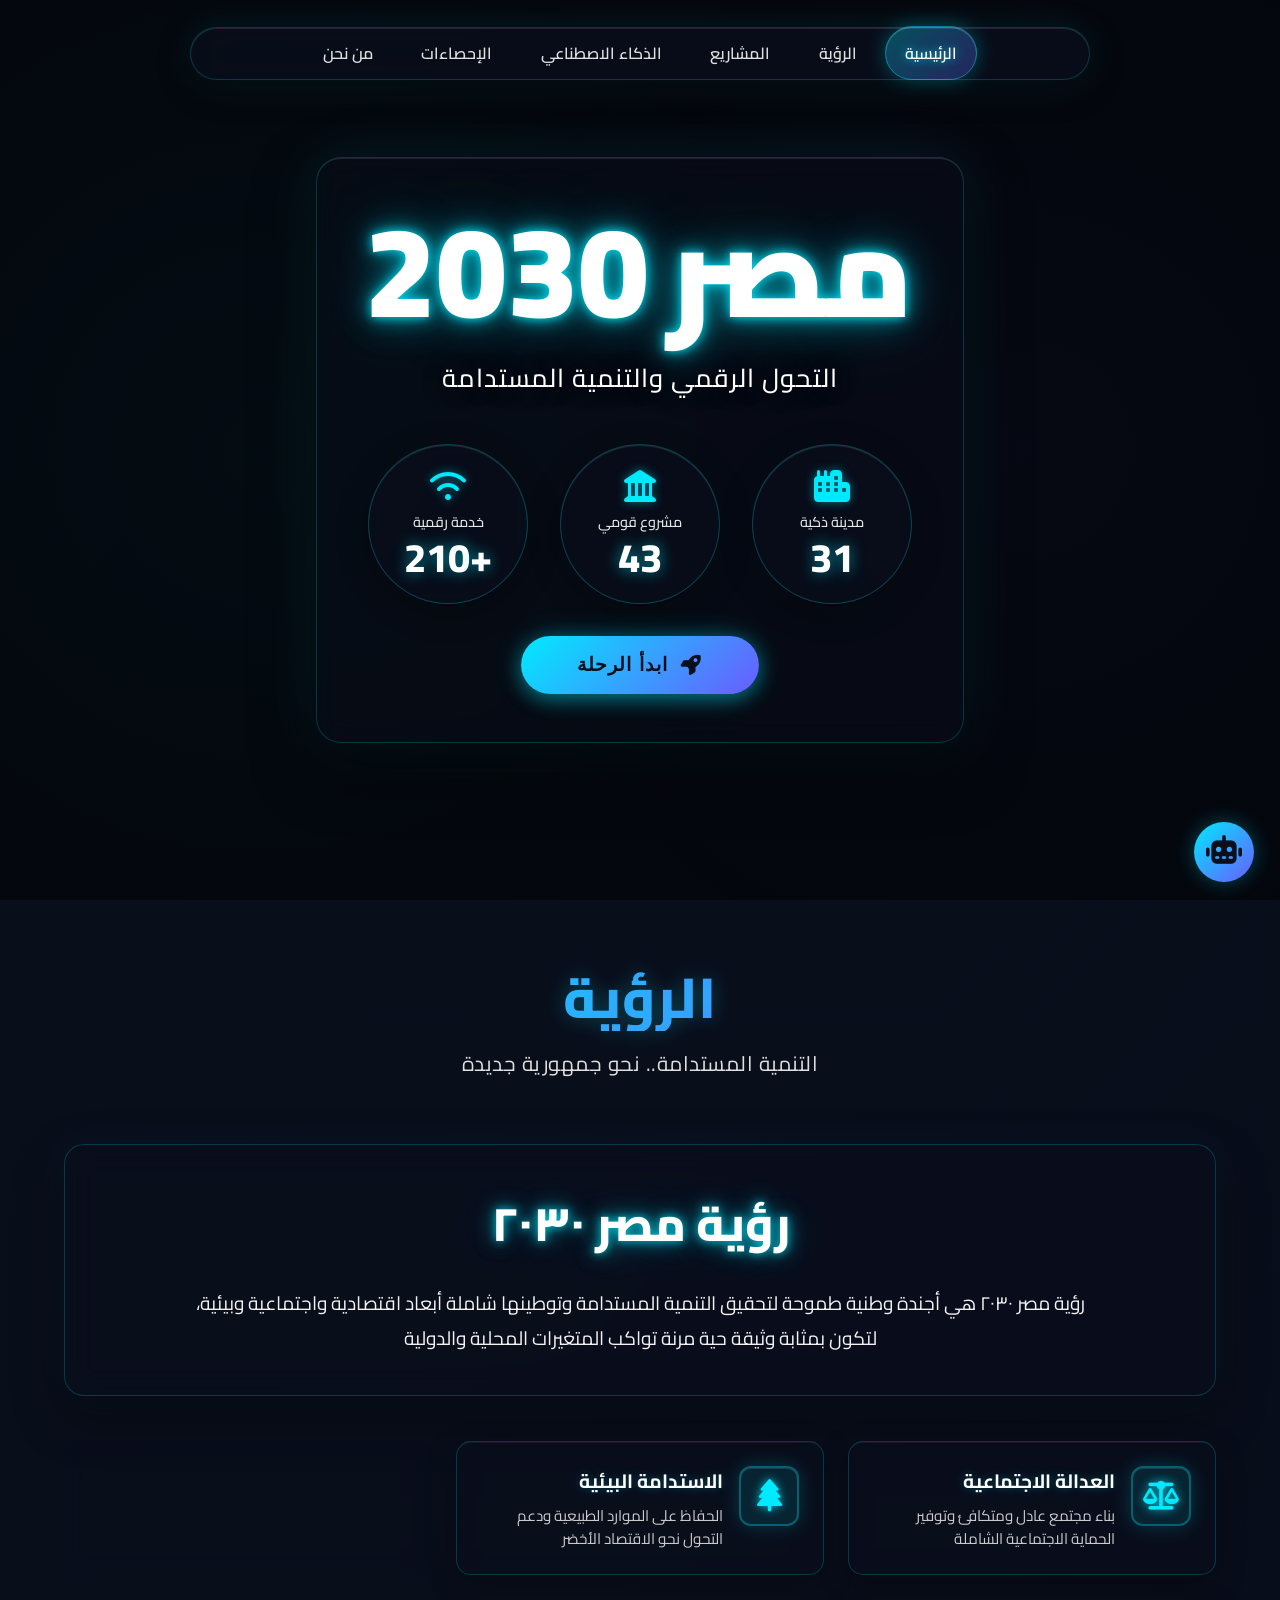
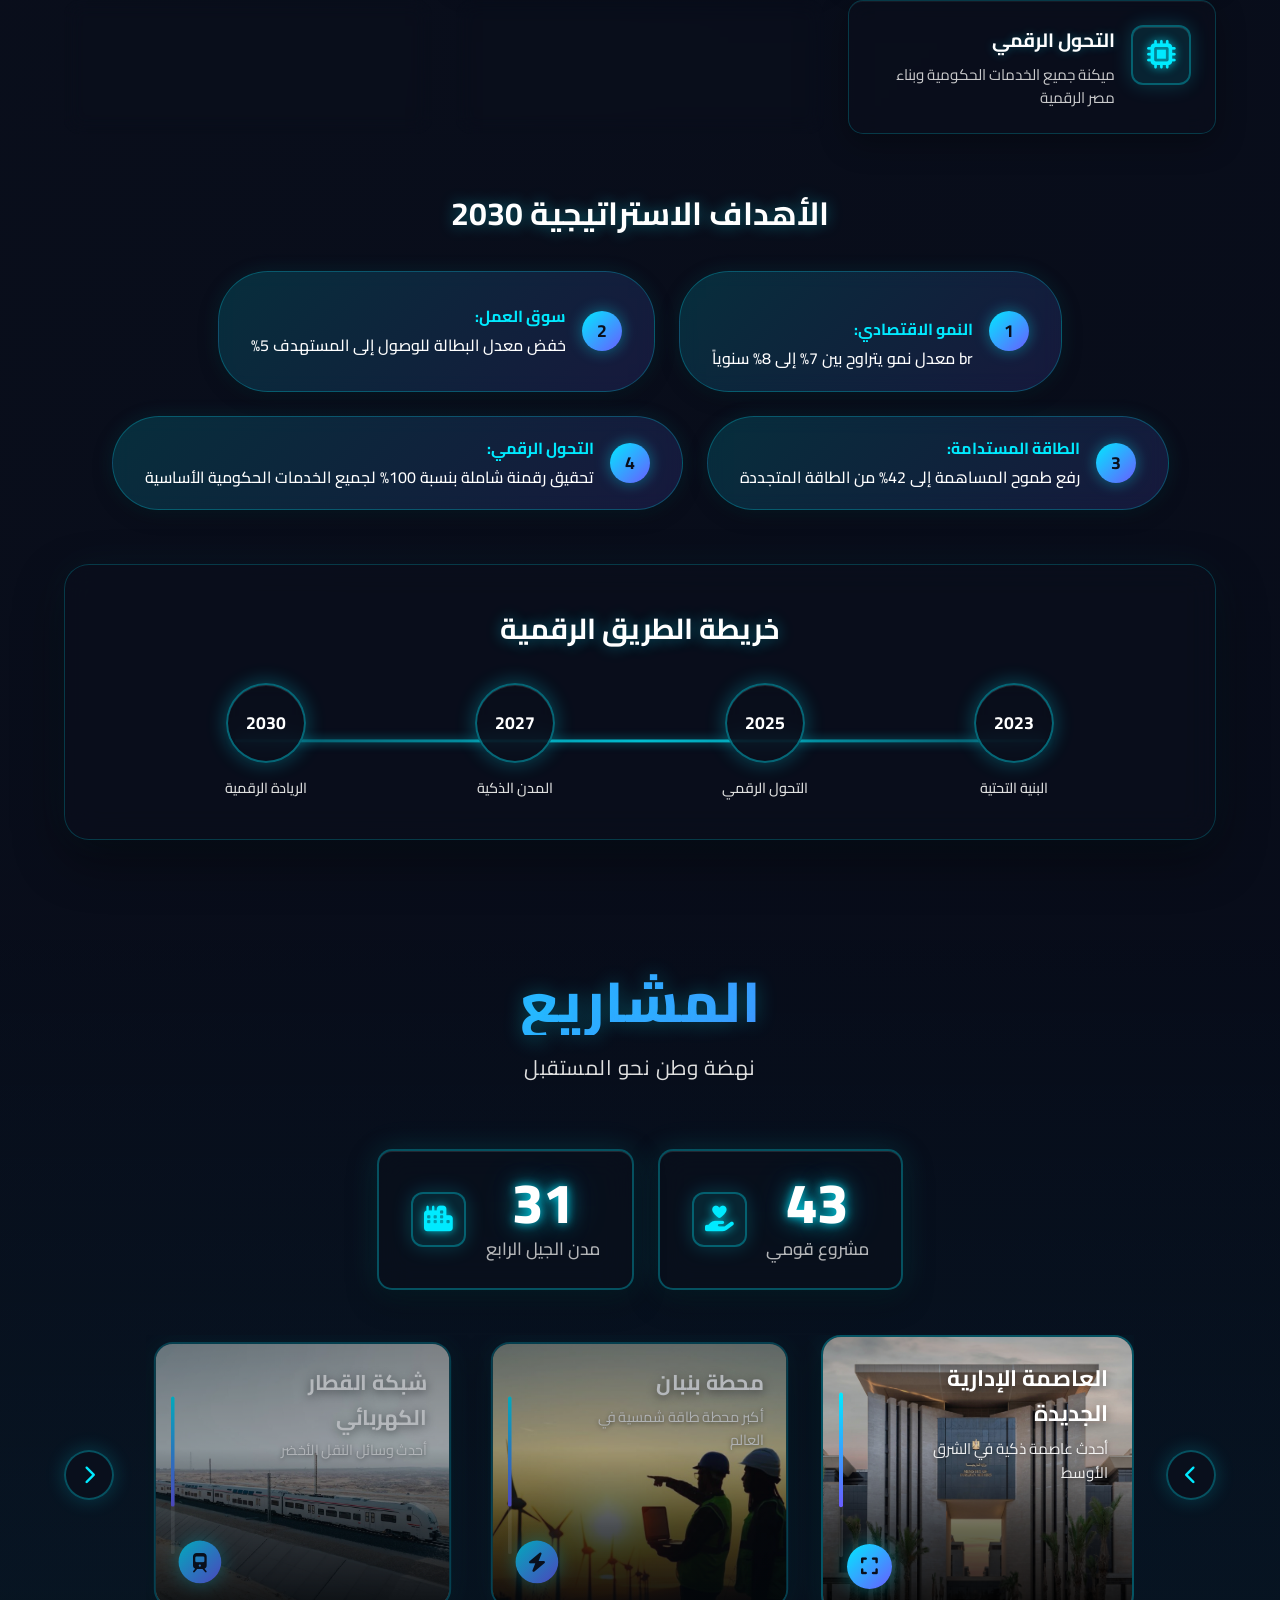
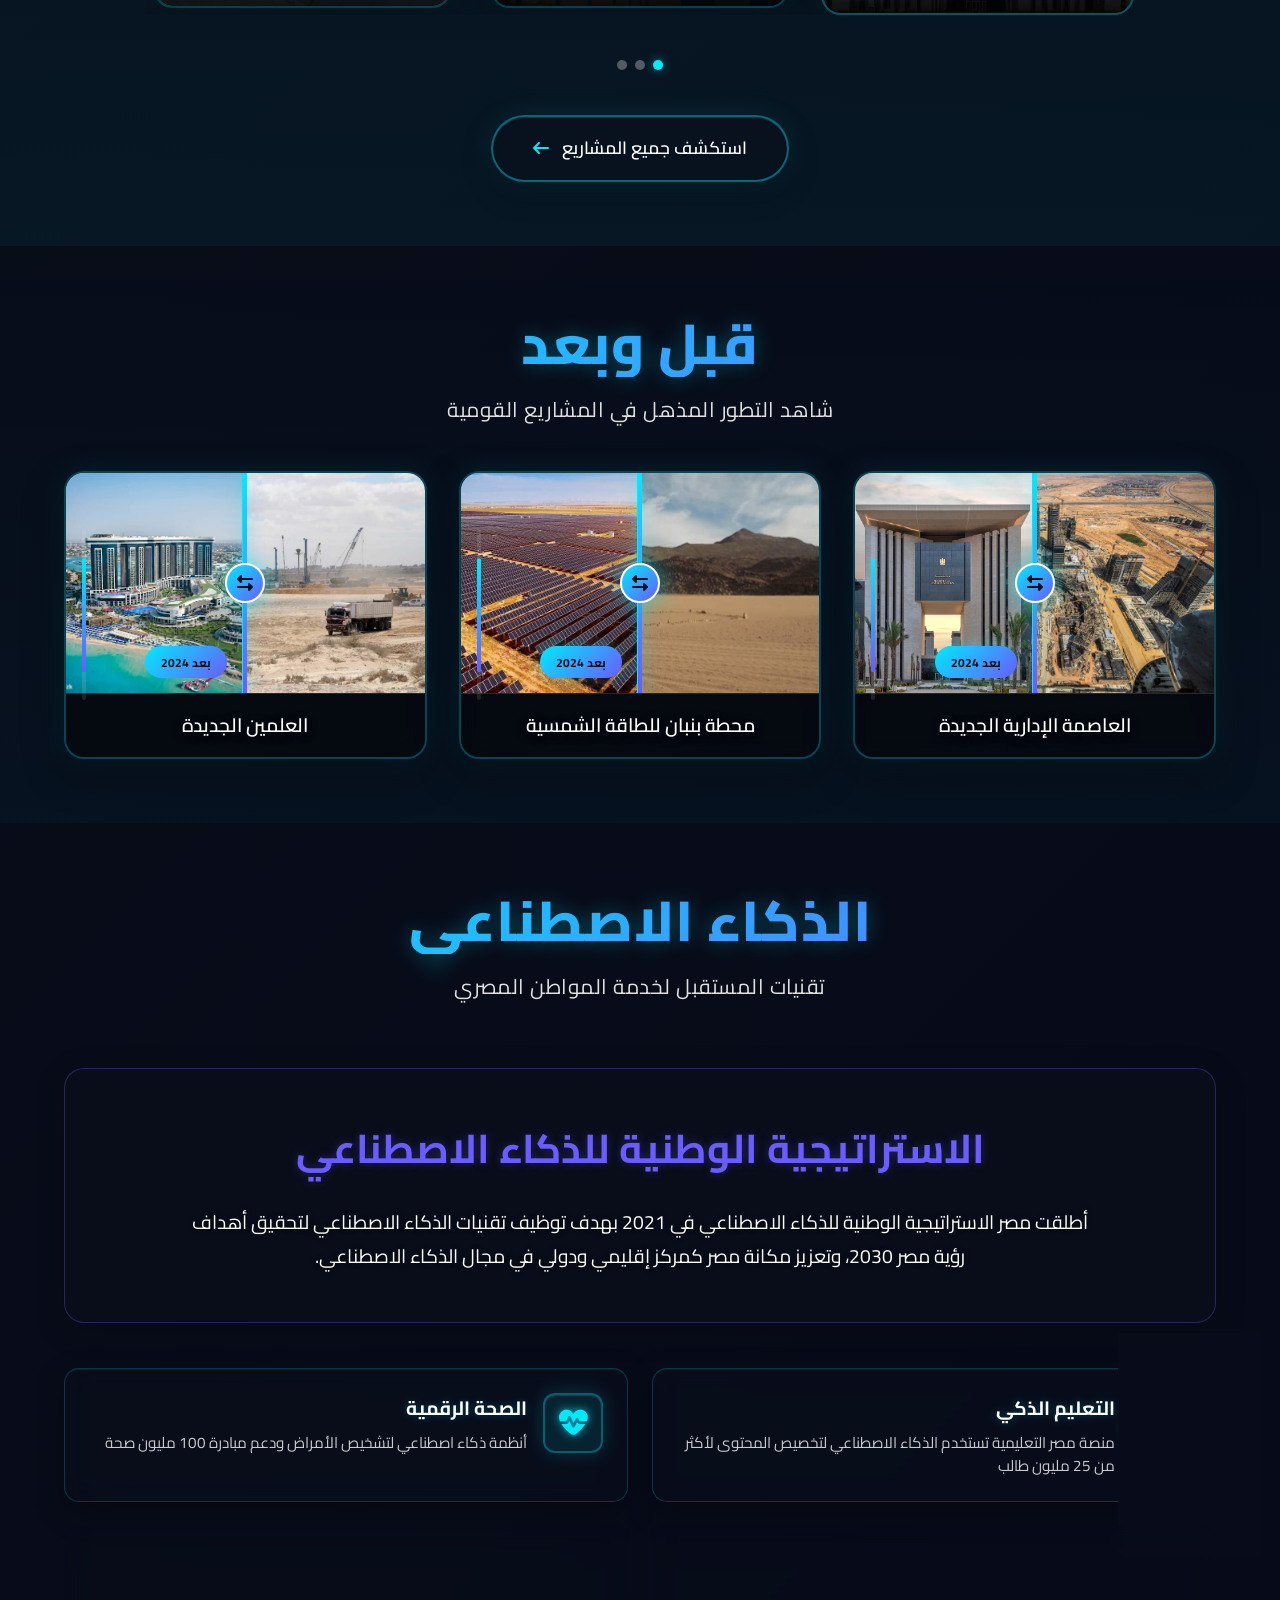
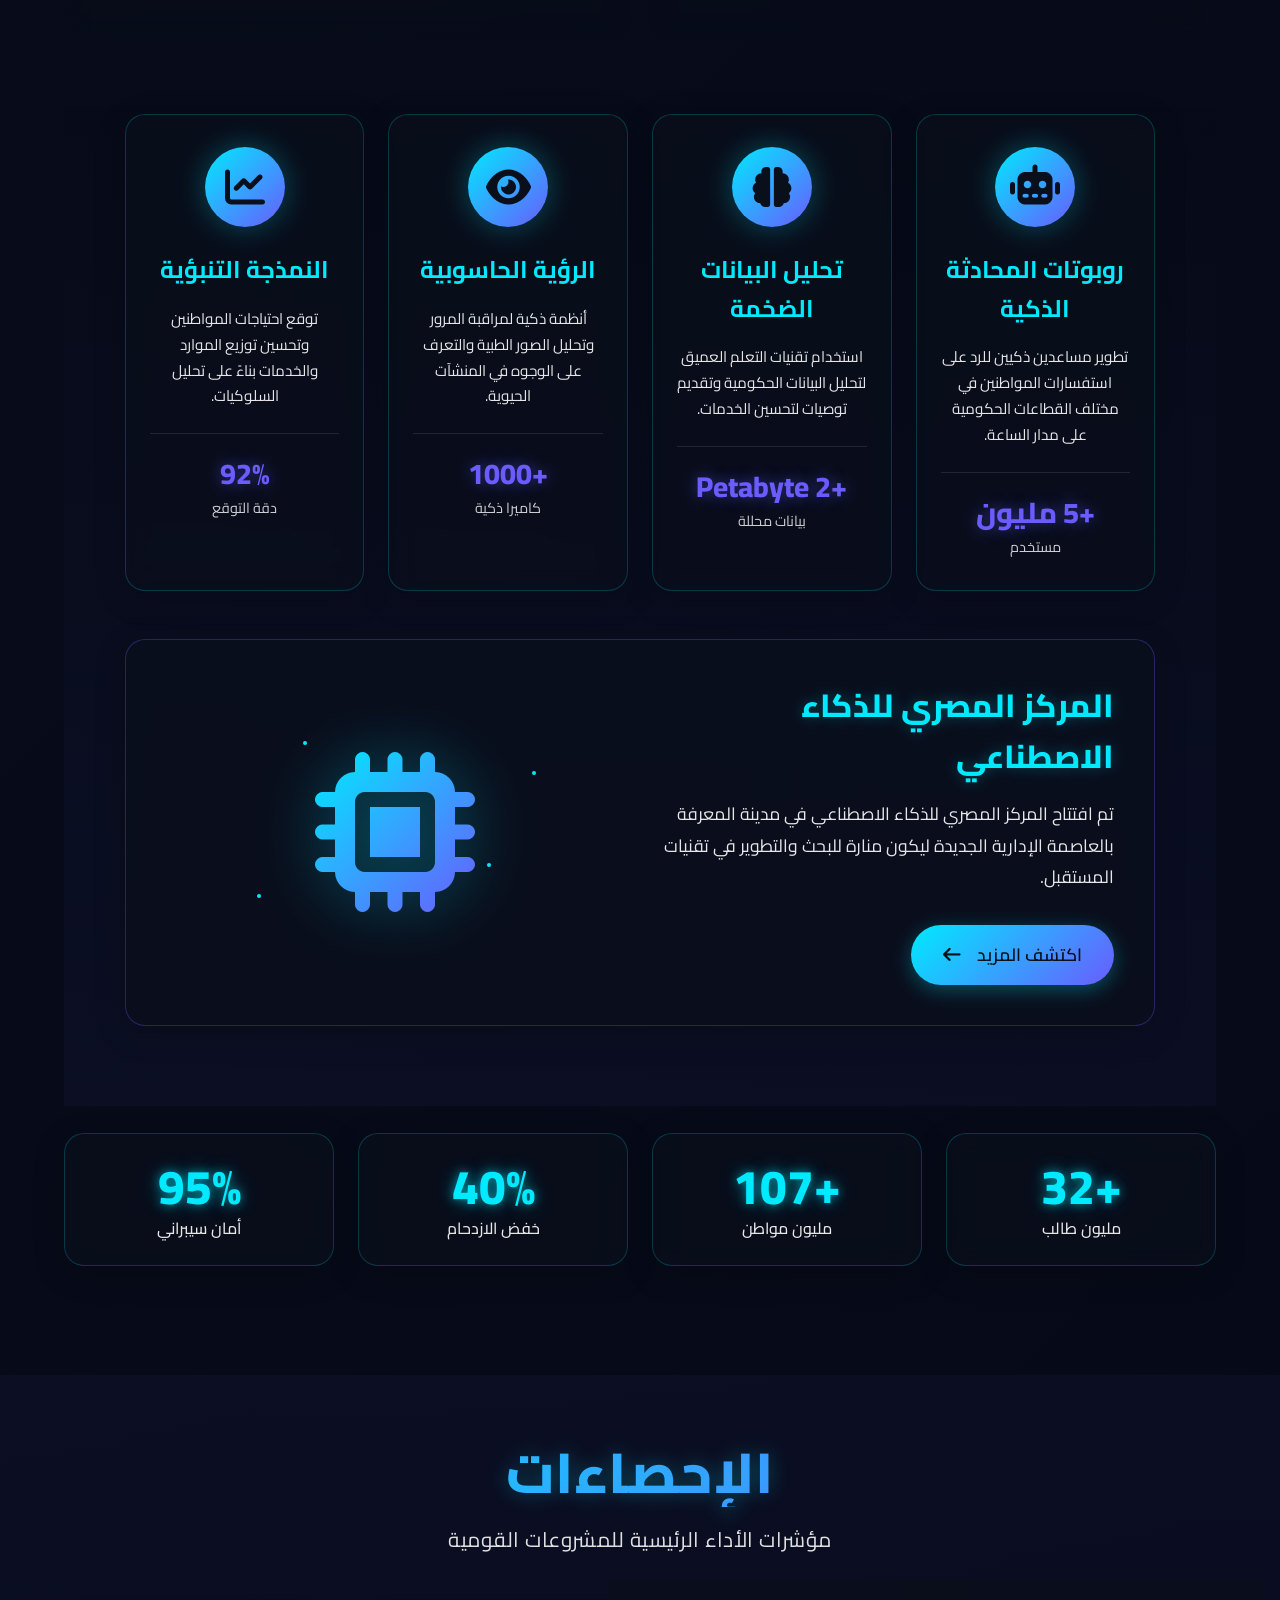
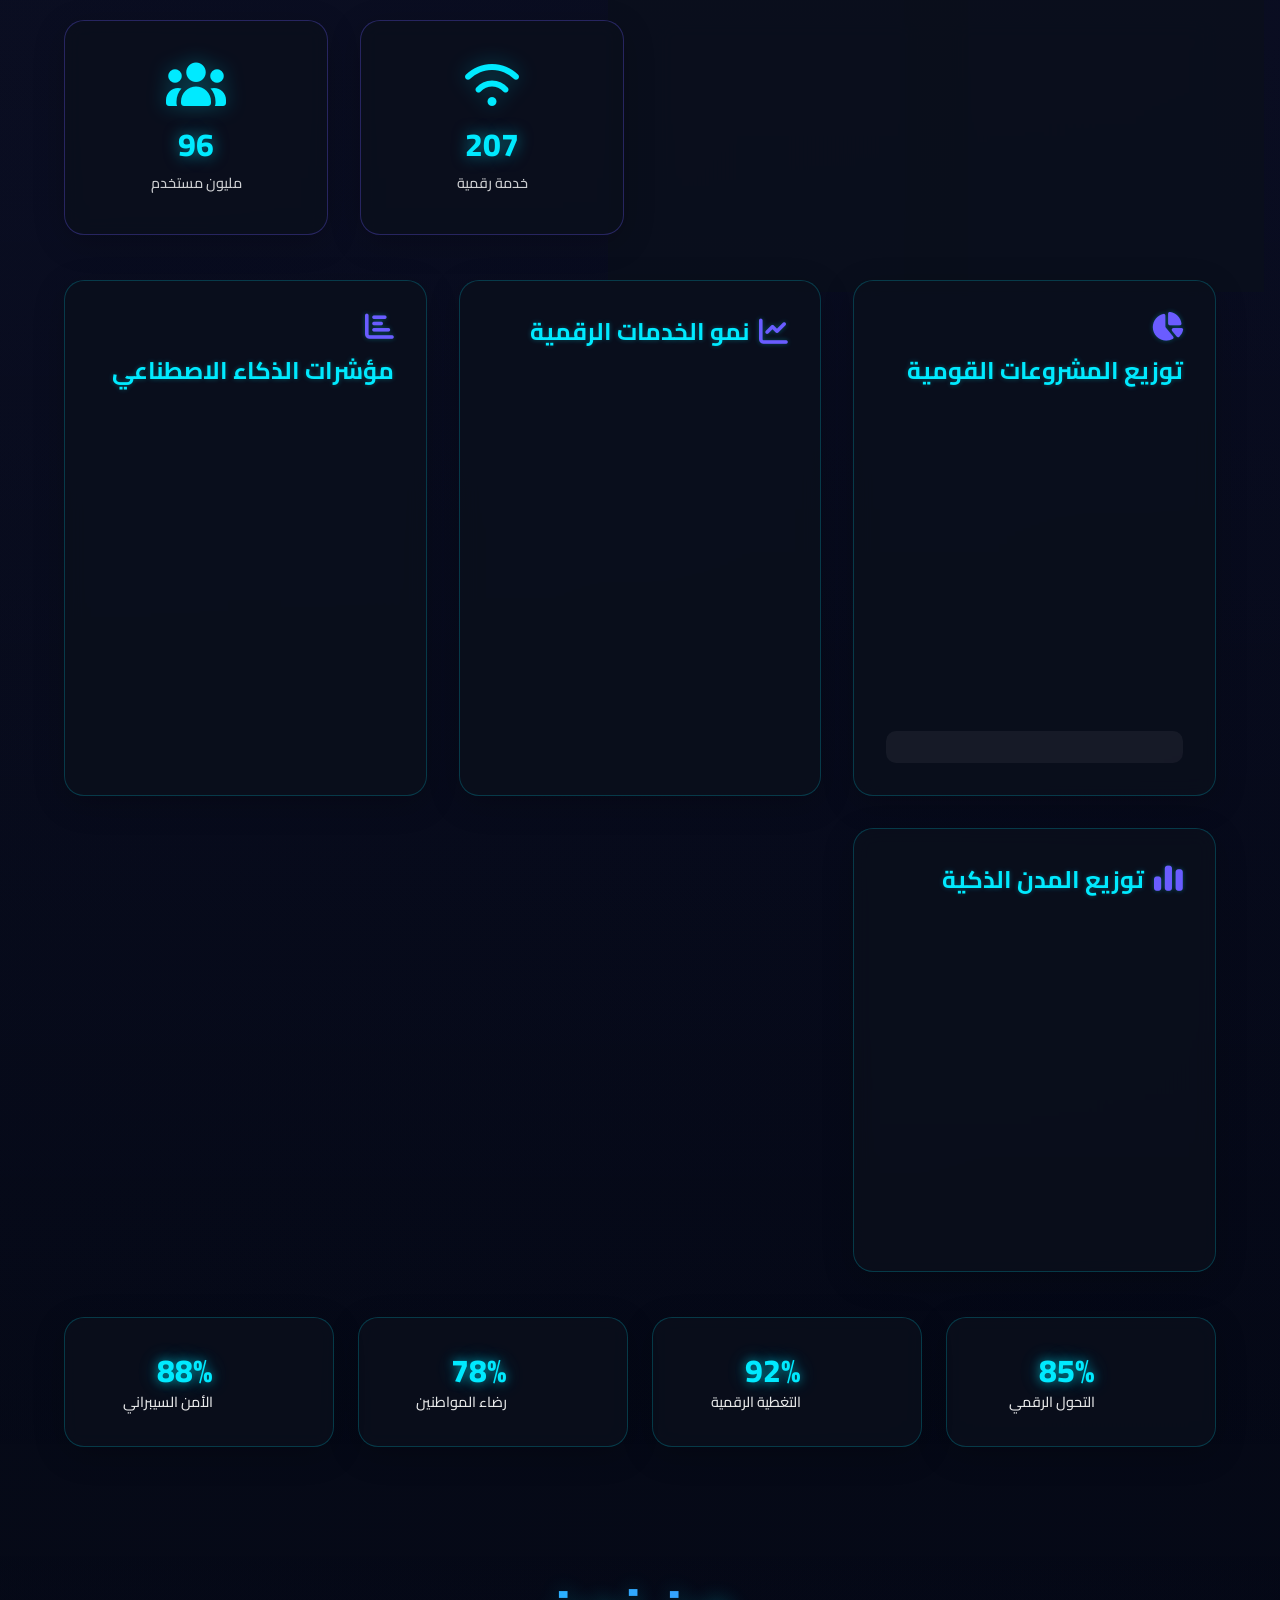
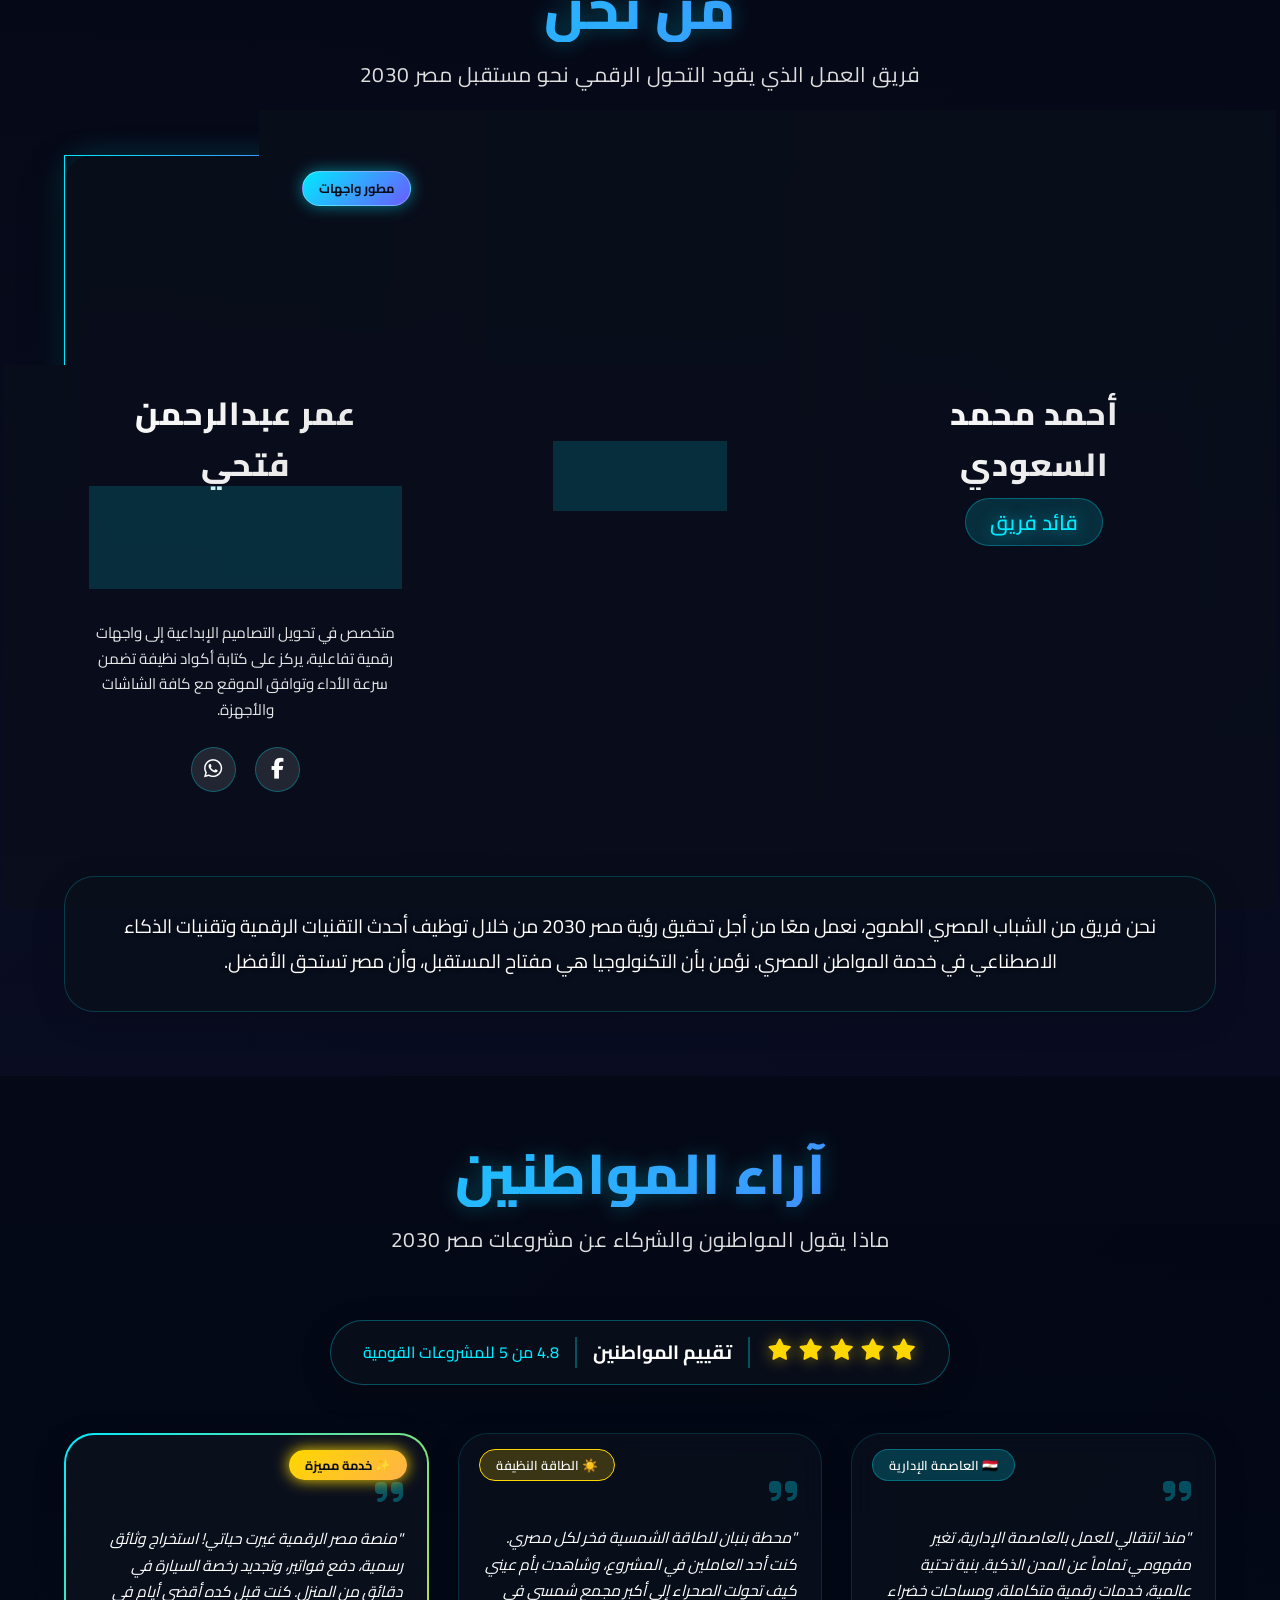
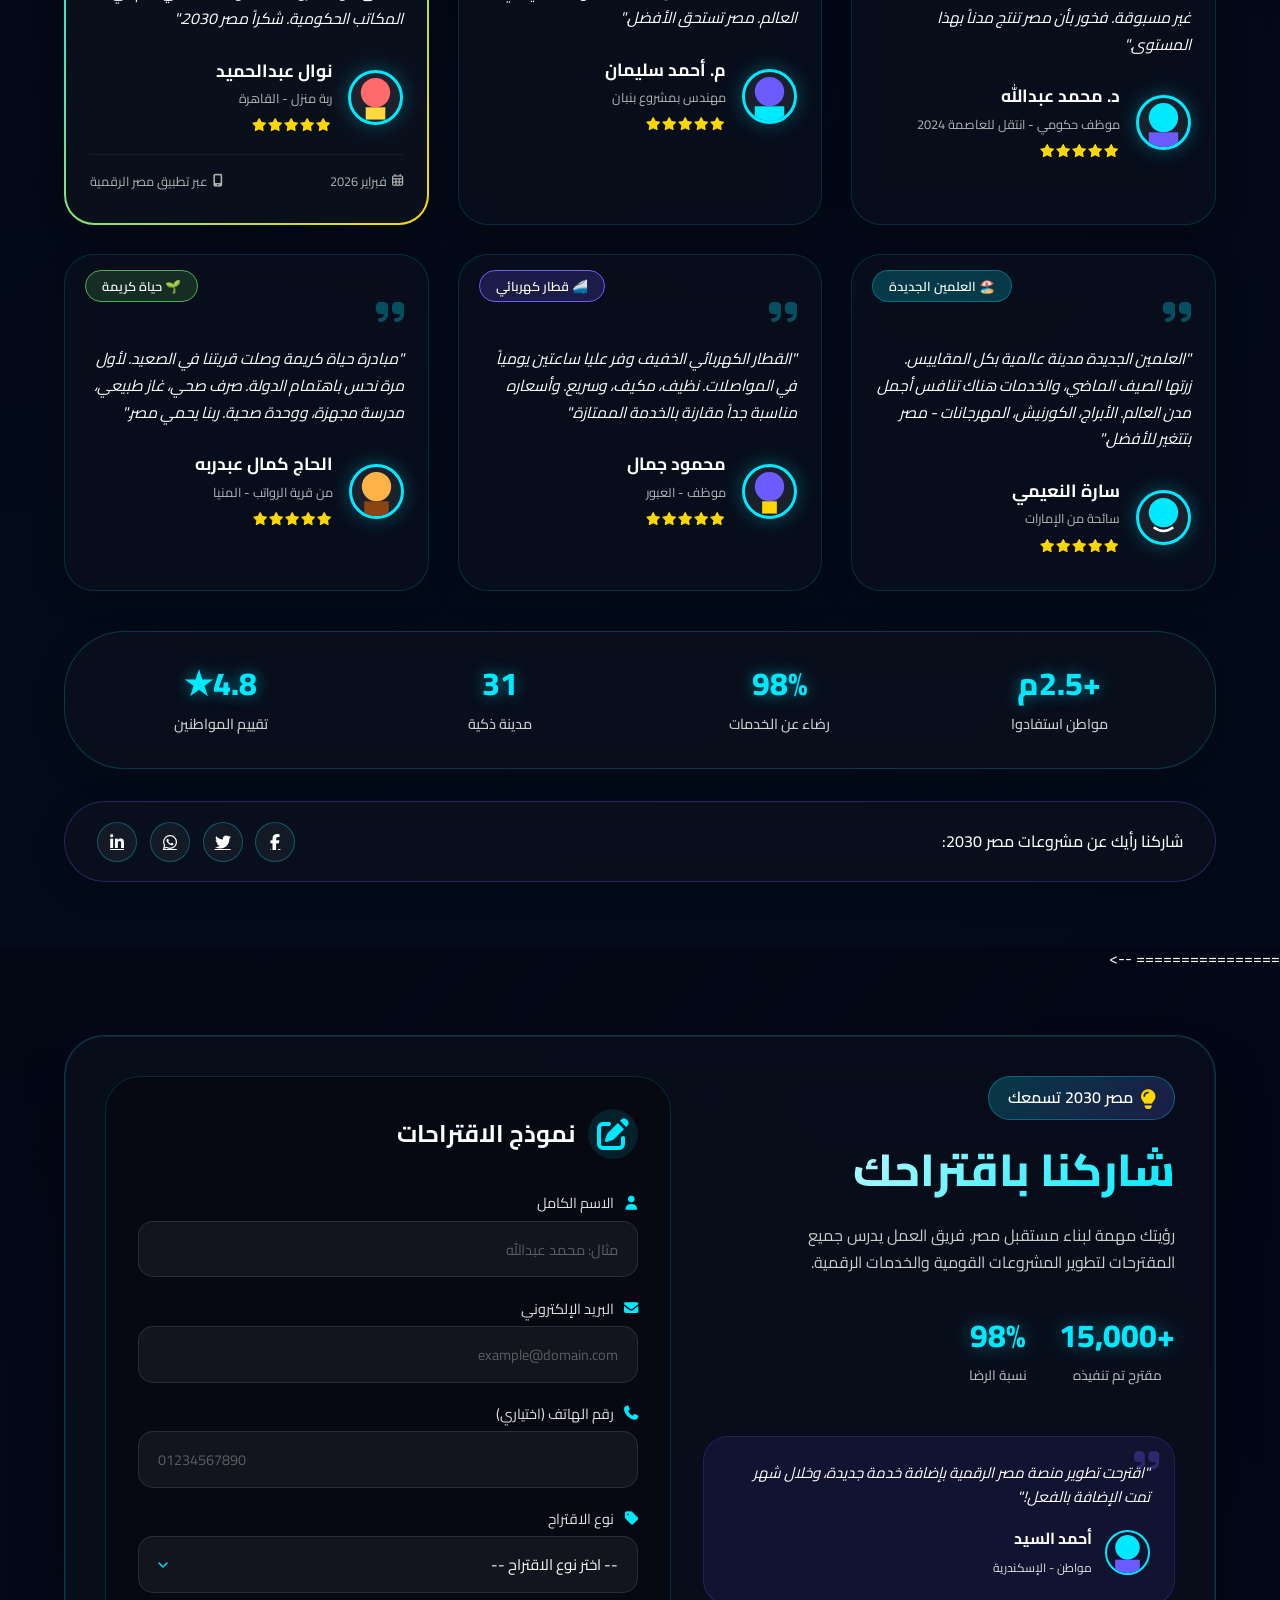
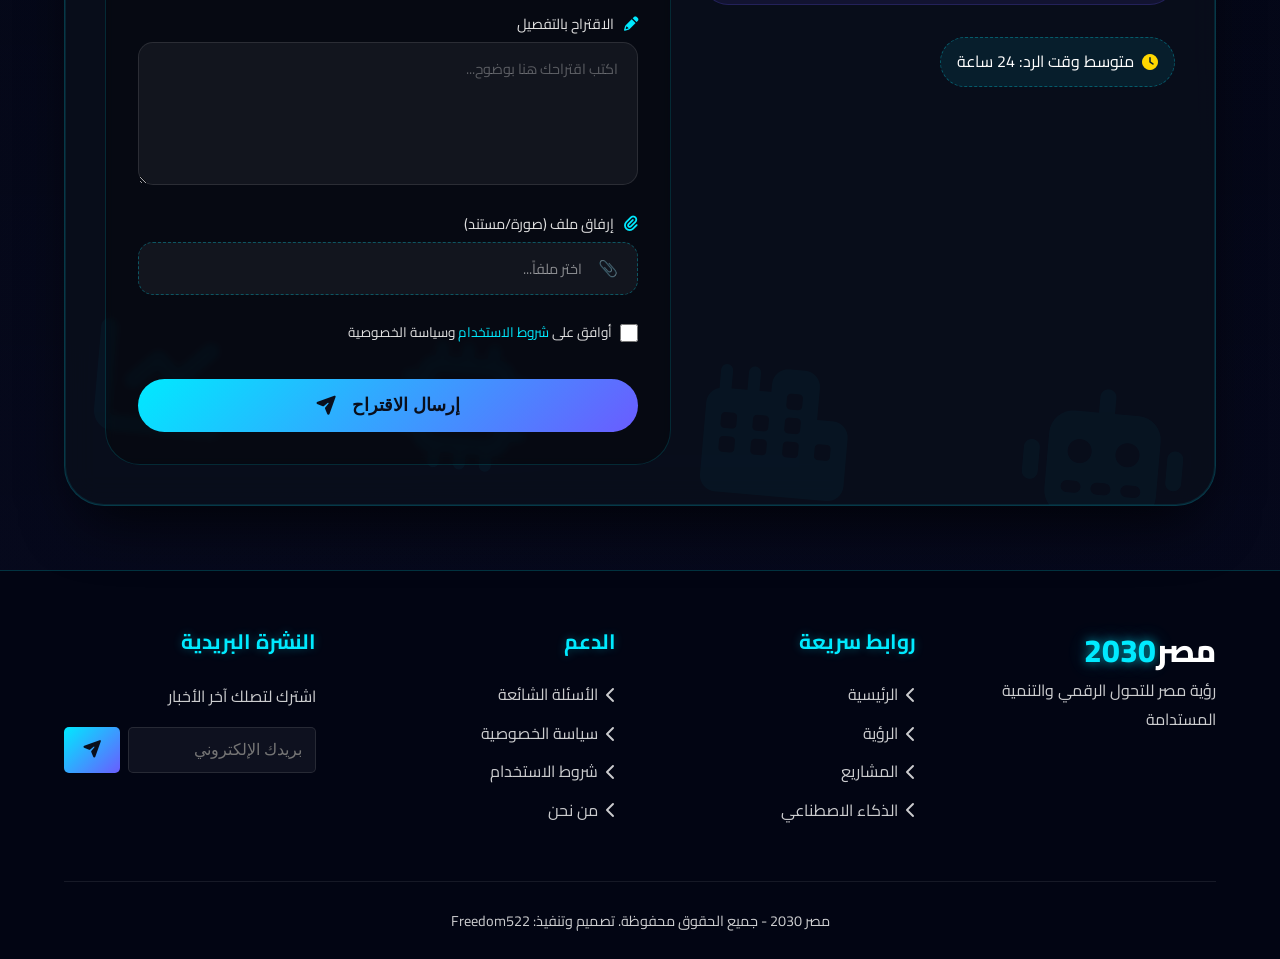
==== commit 2c638dea: "add photos Add photos, update in projects.html" ====
--- a/index.html
+++ b/index.html
@@ -85,16 +85,19 @@
             
             <div class="hero-stats">
                 <div class="hero-stat">
+                    <i class="fas fa-city stat-icon"></i>
+                    <span class="label">مدينة ذكية</span>
                     <span class="number">31</span>
-                    <span class="label">مدينة ذكية</span>
                 </div>
                 <div class="hero-stat">
+                    <i class="fas fa-landmark stat-icon"></i>
+                    <span class="label">مشروع قومي</span>
                     <span class="number">43</span>
-                    <span class="label">مشروع قومي</span>
                 </div>
                 <div class="hero-stat">
-                    <span class="number">210+</span>
+                    <i class="fas fa-wifi stat-icon"></i>
                     <span class="label">خدمة رقمية</span>
+                    <span class="number">+210</span>
                 </div>
             </div>
             
@@ -121,59 +124,69 @@
             
             <div class="vision-full-content">
                 <div class="vision-intro glass" data-aos="fade-up">
-                    <h3>رؤية مصر 2030</h3>
-                    <p>رؤية مصر 2030 هي أجندة وطنية مَطوّرة لتحقيق التنمية المستدامة وتوطينها شاملةً
-                        أربعة أبعاد رئيسية: الاقتصادي، الاجتماعي، البيئي، والحضري؛ 
-                        لتكون بمثابة وثيقة حية مرنة تواكب المتغيرات العالمية والمحلية</p>
+                    <h3>رؤية مصر ٢٠٣٠</h3>
+                    <p>رؤية مصر ٢٠٣٠ هي أجندة وطنية طموحة لتحقيق التنمية المستدامة وتوطينها شاملة أبعاد اقتصادية واجتماعية وبيئية، لتكون بمثابة وثيقة حية مرنة تواكب المتغيرات المحلية والدولية</p>
                 </div>
                 
                 <div class="vision-highlights">
                     <div class="vision-highlight-card glass" data-aos="flip-right" data-aos-delay="100">
                         <div class="highlight-icon">
-                            <i class="fas fa-chart-line"></i>
-                        </div>
-                        <h4>الاقتصاد التنافسي</h4>
-                        <p>اقتصاد سوق معرفي ومنافس ومتنوع، يحقق نموًا مستدامًا وشاملًا ويوفر فرص عمل منتجة</p>
+                            <i class="fas fa-balance-scale"></i>
+                        </div>
+                        <div class="card-content">
+                            <h4>العدالة الاجتماعية</h4>
+                            <p>بناء مجتمع عادل ومتكافئ وتوفير الحماية الاجتماعية الشاملة</p>
+                        </div>
                     </div>
                     
                     <div class="vision-highlight-card glass" data-aos="flip-right" data-aos-delay="200">
                         <div class="highlight-icon">
-                            <i class="fas fa-balance-scale"></i>
-                        </div>
-                        <h4>العدالة الاجتماعية</h4>
-                        <p>تكافؤ الفرص وتوزيع عادل لثمار التنمية، وشبكات حماية اجتماعية متكاملة</p>
+                            <i class="fas fa-tree"></i>
+                        </div>
+                        <div class="card-content">
+                            <h4>الاستدامة البيئية</h4>
+                            <p>الحفاظ على الموارد الطبيعية ودعم التحول نحو الاقتصاد الأخضر</p>
+                        </div>
                     </div>
                     
                     <div class="vision-highlight-card glass" data-aos="flip-right" data-aos-delay="300">
                         <div class="highlight-icon">
-                            <i class="fas fa-tree"></i>
-                        </div>
-                        <h4>الاستدامة البيئية</h4>
-                        <p>حماية الموارد الطبيعية ودعم التحول نحو الاقتصاد الأخضر والمشروعات صديقة البيئة</p>
+                            <i class="fas fa-cogs"></i>
+                        </div>
+                        <div class="card-content">
+                            <h4>الاقتصاد التنافسي</h4>
+                            <p>بناء اقتصاد قوي ومتنوع يحقق نمواً مستداماً</p>
+                        </div>
                     </div>
                     
                     <div class="vision-highlight-card glass" data-aos="flip-right" data-aos-delay="400">
                         <div class="highlight-icon">
-                            <i class="fas fa-laptop"></i>
-                        </div>
-                        <h4>التحول الرقمي</h4>
-                        <p>ميكنة جميع الخدمات الحكومية وبناء مصر الرقمية لتسهيل حياة المواطنين</p>
+                            <i class="fas fa-microchip"></i>
+                        </div>
+                        <div class="card-content">
+                            <h4>التحول الرقمي</h4>
+                            <p>ميكنة جميع الخدمات الحكومية وبناء مصر الرقمية</p>
+                        </div>
                     </div>
                     
                     <div class="vision-highlight-card glass" data-aos="flip-right" data-aos-delay="500">
                         <div class="highlight-icon">
-                            <i class="fas fa-graduation-cap"></i>
-                        </div>
-                        <h4>التعليم والتدريب</h4>
-                        <p>نظام تعليمي متطور يواكب المعايير العالمية ويساهم في بناء الإنسان المصري</p>
+                            <i class="fas fa-book-open"></i>
+                        </div>
+                        <div class="card-content">
+                            <h4>التعليم والتدريب</h4>
+                            <p>تطوير منظومة التعليم والتدريب لبناء الإنسان المصري</p>
+                        </div>
                     </div>
                     
                     <div class="vision-highlight-card glass" data-aos="flip-right" data-aos-delay="600">
                         <div class="highlight-icon">
-                            <i class="fas fa-heartbeat"></i>
-                        </div>
-                        <h4>الصحة والحماية</h4>
-                        <p>منظومة صحية متكاملة تغطي جميع المواطنين وتقدم خدمات عالية الجودة</p>
+                            <i class="fas fa-heart-pulse"></i>
+                        </div>
+                        <div class="card-content">
+                            <h4>الصحة والحماية</h4>
+                            <p>توفير رعاية صحية شاملة وعالية الجودة للمواطنين</p>
+                        </div>
                     </div>
                 </div>
                 
@@ -230,107 +243,114 @@
     <section id="projects" class="projects">
         <div class="container">
             <h2 class="section-title" data-aos="fade-up">المشاريع</h2>
-            <p class="section-subtitle" data-aos="fade-up" data-aos-delay="100">أكبر المشاريع التنموية في الشرق الأوسط</p>
+            <p class="section-subtitle" data-aos="fade-up" data-aos-delay="100">نهضة وطن نحو المستقبل</p>
             
             <div class="projects-showcase">
-                <div class="project-highlight glass" data-aos="fade-left">
-                    <div class="project-number">31</div>
-                    <div class="project-info">
-                        <h3>مدن الجيل الرابع</h3>
-                        <p>مدن ذكية متكاملة في مختلف أنحاء الجمهورية</p>
-                    </div>
-                </div>
-                
-                <div class="project-highlight glass" data-aos="fade-right">
-                    <div class="project-number">43</div>
-                    <div class="project-info">
-                        <h3>مشروع قومي</h3>
-                        <p>عملاق في مجالات الطاقة والإسكان والنقل</p>
-                    </div>
-                </div>
-            </div>
-            
-            <div class="swiper projects-swiper" data-aos="fade-up">
-                <div class="swiper-wrapper">
+                <div class="project-highlight neon-card" data-aos="fade-up" data-aos-delay="100">
+                    <div class="stat-content">
+                        <div class="project-number">43</div>
+                        <div class="stat-label">مشروع قومي</div>
+                    </div>
+                    <div class="stat-icon">
+                        <i class="fas fa-hand-holding-heart"></i>
+                    </div>
+                </div>
+                
+                <div class="project-highlight neon-card" data-aos="fade-up" data-aos-delay="200">
+                    <div class="stat-content">
+                        <div class="project-number">31</div>
+                        <div class="stat-label">مدن الجيل الرابع</div>
+                    </div>
+                    <div class="stat-icon">
+                        <i class="fas fa-city"></i>
+                    </div>
+                </div>
+            </div>
+            
+            <div class="projects-carousel" data-aos="fade-up">
+                <button class="carousel-nav prev"><i class="fas fa-chevron-left"></i></button>
+                
+                <div class="projects-wrapper">
                     <!-- Project 1: Administrative Capital -->
-                    <div class="swiper-slide">
-                        <div class="project-card glass" data-project-id="0">
-                            <div class="project-image">
+                    <div class="project-slide active">
+                        <div class="project-card-horizontal" data-project-id="0">
+                            <div class="progress-bar-vertical">
+                                <div class="progress-fill"></div>
+                            </div>
+                            <div class="project-bg">
                                 <img src="images/Projects/Administratibe capital.jpg" alt="العاصمة الإدارية الجديدة" loading="lazy">
-                                <div class="image-overlay"></div>
-                                <div class="view-details">اضغط للمزيد</div>
-                            </div>
-                            <div class="project-content">
-                                <h3>العاصمة الإدارية</h3>
-                                <p>أحدث مدينة ذكية في الشرق الأوسط</p>
-                                <div class="project-stats">
-                                    <span><i class="fas fa-expand"></i> 700 كم²</span>
-                                    <span><i class="fas fa-wifi"></i> ذكية بالكامل</span>
+                            </div>
+                            <div class="project-overlay">
+                                <div class="project-header">
+                                    <h3>العاصمة الإدارية الجديدة</h3>
+                                    <p>أحدث عاصمة ذكية في الشرق الأوسط</p>
+                                </div>
+                                <div class="project-meta">
+                                    <span class="meta-icon"><i class="fas fa-expand"></i></span>
                                 </div>
                             </div>
                         </div>
                     </div>
                     
                     <!-- Project 2: Benban Solar Plant -->
-                    <div class="swiper-slide">
-                        <div class="project-card glass" data-project-id="1">
-                            <div class="project-image">
+                    <div class="project-slide">
+                        <div class="project-card-horizontal" data-project-id="1">
+                            <div class="progress-bar-vertical">
+                                <div class="progress-fill"></div>
+                            </div>
+                            <div class="project-bg">
                                 <img src="images/Projects/Bnban.jpg" alt="محطة بنبان للطاقة الشمسية" loading="lazy">
-                                <div class="image-overlay"></div>
-                                <div class="view-details">اضغط للمزيد</div>
-                            </div>
-                            <div class="project-content">
-                                <h3>محطة بنبان</h3>
-                                <p>أكبر محطة طاقة شمسية في العالم</p>
-                                <div class="project-stats">
-                                    <span><i class="fas fa-bolt"></i> 2000 ميجاوات</span>
-                                    <span><i class="fas fa-leaf"></i> طاقة نظيفة</span>
-                                </div>
-                            </div>
-                        </div>
-                    </div>
-                    
-                    <!-- Project 3: Digital Transformation -->
-                    <div class="swiper-slide">
-                        <div class="project-card glass" data-project-id="2">
-                            <div class="project-image">
-                                <img src="images/Projects/Digital transformation.png" alt="التحول الرقمي" loading="lazy">
-                                <div class="image-overlay"></div>
-                                <div class="view-details">اضغط للمزيد</div>
-                            </div>
-                            <div class="project-content">
-                                <h3>التحول الرقمي</h3>
-                                <p>ميكنة جميع الخدمات الحكومية</p>
-                                <div class="project-stats">
-                                    <span><i class="fas fa-globe"></i> 100+ خدمة</span>
-                                    <span><i class="fas fa-mobile-alt"></i> رقمية بالكامل</span>
-                                </div>
-                            </div>
-                        </div>
-                    </div>
-                    
-                    <!-- Project 4: Electric Train -->
-                    <div class="swiper-slide">
-                        <div class="project-card glass" data-project-id="3">
-                            <div class="project-image">
+                            </div>
+                            <div class="project-overlay">
+                                <div class="project-header">
+                                    <h3>محطة بنبان</h3>
+                                    <p>أكبر محطة طاقة شمسية في العالم</p>
+                                </div>
+                                <div class="project-meta">
+                                    <span class="meta-icon"><i class="fas fa-bolt"></i></span>
+                                </div>
+                            </div>
+                        </div>
+                    </div>
+                    
+                    <!-- Project 3: Electric Train -->
+                    <div class="project-slide">
+                        <div class="project-card-horizontal" data-project-id="3">
+                            <div class="progress-bar-vertical">
+                                <div class="progress-fill"></div>
+                            </div>
+                            <div class="project-bg">
                                 <img src="images/Projects/Fast tarin.jpg" alt="شبكة القطار الكهربائي" loading="lazy">
-                                <div class="image-overlay"></div>
-                                <div class="view-details">اضغط للمزيد</div>
-                            </div>
-                            <div class="project-content">
-                                <h3>شبكة القطار الكهربائي</h3>
-                                <p>أحدث وسائل النقل الأخضر</p>
-                                <div class="project-stats">
-                                    <span><i class="fas fa-road"></i> 2000 كم</span>
-                                    <span><i class="fas fa-battery-full"></i> كهربائي بالكامل</span>
-                                </div>
-                            </div>
-                        </div>
-                    </div>
-                </div>
-                <div class="swiper-pagination"></div>
-                <div class="swiper-button-prev"></div>
-                <div class="swiper-button-next"></div>
+                            </div>
+                            <div class="project-overlay">
+                                <div class="project-header">
+                                    <h3>شبكة القطار الكهربائي</h3>
+                                    <p>أحدث وسائل النقل الأخضر</p>
+                                </div>
+                                <div class="project-meta">
+                                    <span class="meta-icon"><i class="fas fa-train"></i></span>
+                                </div>
+                            </div>
+                        </div>
+                    </div>
+                </div>
+                
+                <button class="carousel-nav next"><i class="fas fa-chevron-right"></i></button>
+            </div>
+            
+            <!-- Carousel Dots -->
+            <div class="carousel-dots">
+                <span class="dot active"></span>
+                <span class="dot"></span>
+                <span class="dot"></span>
+            </div>
+            
+            <!-- View All Projects Link -->
+            <div class="projects-cta" data-aos="fade-up" data-aos-delay="200">
+                <a href="projects.html" class="btn-view-all">
+                    <span>استكشف جميع المشاريع</span>
+                    <i class="fas fa-arrow-left"></i>
+                </a>
             </div>
         </div>
     </section>
@@ -344,11 +364,6 @@
             <div class="ba-grid">
                 <!-- Card 1 - Administrative Capital -->
                 <div class="ba-card glass">
-                    <div class="ba-header">
-                        <h3>العاصمة الإدارية الجديدة</h3>
-                        <span class="ba-location"><i class="fas fa-map-marker-alt"></i> القاهرة</span>
-                    </div>
-                    
                     <div class="ba-slider-container">
                         <div class="ba-slider" id="slider1">
                             <div class="ba-img ba-before">
@@ -365,18 +380,13 @@
                         </div>
                     </div>
                     
-                    <div class="ba-description">
-                        <p>تحولت من أرض صحراوية إلى أحدث مدينة ذكية في الشرق الأوسط، تضم أطول برج في إفريقيا.</p>
+                    <div class="ba-title">
+                        <h3>العاصمة الإدارية الجديدة</h3>
                     </div>
                 </div>
                 
                 <!-- Card 2 - Benban Solar Plant -->
                 <div class="ba-card glass">
-                    <div class="ba-header">
-                        <h3>محطة بنبان للطاقة الشمسية</h3>
-                        <span class="ba-location"><i class="fas fa-map-marker-alt"></i> أسوان</span>
-                    </div>
-                    
                     <div class="ba-slider-container">
                         <div class="ba-slider" id="slider2">
                             <div class="ba-img ba-before">
@@ -393,18 +403,13 @@
                         </div>
                     </div>
                     
-                    <div class="ba-description">
-                        <p>أكبر مجمع للطاقة الشمسية في العالم، يحول صحراء أسوان إلى مصدر للطاقة النظيفة.</p>
+                    <div class="ba-title">
+                        <h3>محطة بنبان للطاقة الشمسية</h3>
                     </div>
                 </div>
                 
                 <!-- Card 3 - New Alamein -->
                 <div class="ba-card glass">
-                    <div class="ba-header">
-                        <h3>العلمين الجديدة</h3>
-                        <span class="ba-location"><i class="fas fa-map-marker-alt"></i> مطروح</span>
-                    </div>
-                    
                     <div class="ba-slider-container">
                         <div class="ba-slider" id="slider3">
                             <div class="ba-img ba-before">
@@ -421,10 +426,9 @@
                         </div>
                     </div>
                     
-                    <div class="ba-description">
-                        <p>مدينة ساحلية عالمية تحولت من منطقة نائية إلى وجهة سياحية واستثمارية عالمية.</p>
-                    </div>
-                </div>
+                    <div class="ba-title">
+                        <h3>العلمين الجديدة</h3>
+                    </div>
                 </div>
             </div>
         </div>
@@ -443,81 +447,45 @@
                 </div>
                 
                 <!-- Main Sectors -->
-                <div class="ai-categories">
-                    <div class="ai-category glass" data-aos="zoom-in" data-aos-delay="100">
-                        <div class="category-icon">
+                <div class="ai-highlights">
+                    <div class="ai-highlight-card glass" data-aos="flip-right" data-aos-delay="100">
+                        <div class="highlight-icon">
                             <i class="fas fa-graduation-cap"></i>
                         </div>
-                        <h4>التعليم الذكي</h4>
-                        <div class="ai-progress">
-                            <div class="progress-bar">
-                                <div class="progress-fill" data-progress="90"></div>
-                            </div>
-                            <span class="progress-value">90%</span>
-                        </div>
-                        <p>منصة مصر التعليمية (EdTech) تستخدم الذكاء الاصطناعي لتخصيص المحتوى التعليمي لأكثر من 25 مليون طالب</p>
-                        <ul class="ai-features">
-                            <li><i class="fas fa-check-circle"></i> منصات تعلم تفاعلية</li>
-                            <li><i class="fas fa-check-circle"></i> تحليل أداء الطلاب</li>
-                            <li><i class="fas fa-check-circle"></i> محتوى مخصص لكل طالب</li>
-                        </ul>
-                    </div>
-                    
-                    <div class="ai-category glass" data-aos="zoom-in" data-aos-delay="200">
-                        <div class="category-icon">
+                        <div class="card-content">
+                            <h4>التعليم الذكي</h4>
+                            <p>منصة مصر التعليمية تستخدم الذكاء الاصطناعي لتخصيص المحتوى لأكثر من 25 مليون طالب</p>
+                        </div>
+                    </div>
+                    
+                    <div class="ai-highlight-card glass" data-aos="flip-right" data-aos-delay="200">
+                        <div class="highlight-icon">
                             <i class="fas fa-heartbeat"></i>
                         </div>
-                        <h4>الصحة الرقمية</h4>
-                        <div class="ai-progress">
-                            <div class="progress-bar">
-                                <div class="progress-fill" data-progress="95"></div>
-                            </div>
-                            <span class="progress-value">95%</span>
-                        </div>
-                        <p>أنظمة ذكاء اصطناعي لتشخيص الأمراض ودعم مبادرة "100 مليون صحة" والكشف المبكر عن الأورام</p>
-                        <ul class="ai-features">
-                            <li><i class="fas fa-check-circle"></i> تشخيص مبكر للأمراض</li>
-                            <li><i class="fas fa-check-circle"></i> تحليل الأشعة</li>
-                            <li><i class="fas fa-check-circle"></i> متابعة المرضى عن بعد</li>
-                        </ul>
-                    </div>
-                    
-                    <div class="ai-category glass" data-aos="zoom-in" data-aos-delay="300">
-                        <div class="category-icon">
+                        <div class="card-content">
+                            <h4>الصحة الرقمية</h4>
+                            <p>أنظمة ذكاء اصطناعي لتشخيص الأمراض ودعم مبادرة 100 مليون صحة</p>
+                        </div>
+                    </div>
+                    
+                    <div class="ai-highlight-card glass" data-aos="flip-right" data-aos-delay="300">
+                        <div class="highlight-icon">
                             <i class="fas fa-bus"></i>
                         </div>
-                        <h4>النقل الذكي</h4>
-                        <div class="ai-progress">
-                            <div class="progress-bar">
-                                <div class="progress-fill" data-progress="88"></div>
-                            </div>
-                            <span class="progress-value">88%</span>
-                        </div>
-                        <p>نظام إدارة مروري ذكي في المدن الجديدة يعتمد على تحليل البيانات لتقليل الازدحام بنسبة 40%</p>
-                        <ul class="ai-features">
-                            <li><i class="fas fa-check-circle"></i> إدارة المرور بالذكاء الاصطناعي</li>
-                            <li><i class="fas fa-check-circle"></i> تطبيقات الملاحة الذكية</li>
-                            <li><i class="fas fa-check-circle"></i> المواصلات ذاتية القيادة</li>
-                        </ul>
-                    </div>
-                    
-                    <div class="ai-category glass" data-aos="zoom-in" data-aos-delay="400">
-                        <div class="category-icon">
+                        <div class="card-content">
+                            <h4>النقل الذكي</h4>
+                            <p>نظام إدارة مروري ذكي يقلل الازدحام بنسبة 40% في المدن الجديدة</p>
+                        </div>
+                    </div>
+                    
+                    <div class="ai-highlight-card glass" data-aos="flip-right" data-aos-delay="400">
+                        <div class="highlight-icon">
                             <i class="fas fa-shield-alt"></i>
                         </div>
-                        <h4>الأمن السيبراني</h4>
-                        <div class="ai-progress">
-                            <div class="progress-bar">
-                                <div class="progress-fill" data-progress="92"></div>
-                            </div>
-                            <span class="progress-value">92%</span>
-                        </div>
-                        <p>مركز مصر للاستجابة للطوارئ الحاسوبية (EG-CERT) وأنظمة الذكاء الاصطناعي لحماية البنية التحتية</p>
-                        <ul class="ai-features">
-                            <li><i class="fas fa-check-circle"></i> كشف الاختراقات</li>
-                            <li><i class="fas fa-check-circle"></i> حماية البيانات</li>
-                            <li><i class="fas fa-check-circle"></i> تأمين المعاملات</li>
-                        </ul>
+                        <div class="card-content">
+                            <h4>الأمن السيبراني</h4>
+                            <p>مركز مصر للاستجابة للطوارئ الحاسوبية EG-CERT لحماية البنية التحتية</p>
+                        </div>
                     </div>
                 </div>
                 
--- a/css/style.css
+++ b/css/style.css
@@ -275,89 +275,88 @@
    ================ */
 .navbar {
     position: fixed;
-    top: max(10px, 2vh);
+    top: max(20px, 3vh);
     left: 50%;
     transform: translateX(-50%);
-    width: min(1400px, 95%);
-    padding: clamp(0.5rem, 1.5vw, 1rem) clamp(1rem, 3vw, 2rem);
+    width: auto;
+    min-width: min(900px, 95%);
+    max-width: 1200px;
+    padding: clamp(0.6rem, 1.2vw, 0.8rem) clamp(1rem, 2vw, 1.5rem);
     z-index: 1000;
     transition: all 0.5s ease;
-    background: transparent;
-    border: none;
-    backdrop-filter: none;
+    background: rgba(10, 15, 28, 0.75);
+    backdrop-filter: blur(20px);
+    -webkit-backdrop-filter: blur(20px);
+    border-radius: 50px;
+    border: 1px solid rgba(0, 234, 255, 0.2);
+    box-shadow: 
+        0 8px 32px rgba(0, 0, 0, 0.4),
+        0 0 40px rgba(0, 234, 255, 0.1),
+        inset 0 1px 0 rgba(255, 255, 255, 0.1);
 }
 
 .navbar.scrolled {
-    top: 0;
-    background: rgba(10, 15, 28, 0.95);
-    backdrop-filter: blur(10px);
-    border-radius: 0;
-    box-shadow: 0 4px 20px rgba(0, 0, 0, 0.3);
+    top: 10px;
+    background: rgba(10, 15, 28, 0.9);
+    box-shadow: 
+        0 8px 32px rgba(0, 0, 0, 0.5),
+        0 0 50px rgba(0, 234, 255, 0.15),
+        inset 0 1px 0 rgba(255, 255, 255, 0.1);
 }
 
 .nav-container {
     display: flex;
-    justify-content: space-between;
-    align-items: center;
-    background: transparent;
+    justify-content: center;
+    align-items: center;
     width: 100%;
+    gap: clamp(0.5rem, 2vw, 1rem);
 }
 
 .logo {
-    font-size: clamp(1.5rem, 4vw, 2.2rem);
-    font-weight: 800;
-    cursor: pointer;
-    white-space: nowrap;
-    color: var(--text-primary);
-    text-shadow: 0 0 10px rgba(0, 234, 255, 0.3);
-}
-
-.logo span {
-    color: var(--primary-blue);
-    text-shadow: var(--neon-shadow);
+    display: none;
 }
 
 .nav-menu {
     display: flex;
     list-style: none;
-    gap: clamp(0.5rem, 2vw, 2rem);
+    gap: clamp(0.3rem, 1vw, 0.5rem);
     margin: 0;
     padding: 0;
 }
 
 .nav-menu a {
-    color: var(--text-primary);
+    color: var(--text-secondary);
     text-decoration: none;
-    font-weight: 500;
-    padding: 0.5rem clamp(0.5rem, 1.5vw, 1rem);
-    border-radius: 25px;
-    transition: all 0.3s;
-    position: relative;
-    font-size: clamp(0.9rem, 1.5vw, 1rem);
+    font-weight: 600;
+    padding: clamp(0.5rem, 1.2vw, 0.7rem) clamp(0.8rem, 2vw, 1.2rem);
+    border-radius: 30px;
+    transition: all 0.3s ease;
+    position: relative;
+    font-size: clamp(0.85rem, 1.3vw, 1rem);
     white-space: nowrap;
+    background: transparent;
+    border: 1px solid transparent;
 }
 
 .nav-menu a::before {
-    content: '';
-    position: absolute;
-    bottom: 0;
-    left: 50%;
-    transform: translateX(-50%);
-    width: 0;
-    height: 2px;
-    background: linear-gradient(90deg, var(--primary-blue), var(--primary-purple));
-    transition: width 0.3s;
-}
-
-.nav-menu a:hover::before,
-.nav-menu a.active::before {
-    width: 80%;
-}
-
-.nav-menu a:hover,
-.nav-menu a.active {
+    content: none;
+}
+
+.nav-menu a:hover {
     color: var(--primary-blue);
     background: rgba(0, 234, 255, 0.1);
+    border-color: rgba(0, 234, 255, 0.3);
+    text-shadow: 0 0 10px rgba(0, 234, 255, 0.5);
+}
+
+.nav-menu a.active {
+    color: #fff;
+    background: linear-gradient(135deg, rgba(0, 234, 255, 0.3), rgba(106, 92, 255, 0.3));
+    border: 1px solid rgba(0, 234, 255, 0.4);
+    box-shadow: 
+        0 0 20px rgba(0, 234, 255, 0.3),
+        inset 0 1px 0 rgba(255, 255, 255, 0.2);
+    text-shadow: 0 0 10px rgba(0, 234, 255, 0.8);
 }
 
 .menu-toggle {
@@ -380,8 +379,7 @@
    ================ */
 .hero {
     height: 100vh;
-    min-height: 600px;
-    max-height: 1080px;
+    min-height: 700px;
     position: relative;
     overflow: hidden;
     display: flex;
@@ -390,188 +388,196 @@
     background: transparent;
 }
 
-#three-canvas {
+.hero-video {
     position: absolute;
     top: 0;
     left: 0;
     width: 100%;
     height: 100%;
+    object-fit: cover;
+    z-index: 0;
+}
+
+.hero-overlay {
+    position: absolute;
+    top: 0;
+    left: 0;
+    width: 100%;
+    height: 100%;
+    background: linear-gradient(135deg, rgba(10, 15, 28, 0.7) 0%, rgba(3, 6, 20, 0.8) 100%);
     z-index: 1;
-    pointer-events: none;
-    opacity: 0.9;
 }
 
 .hero-content {
     text-align: center;
     z-index: 10;
-    max-width: min(1200px, 90%);
+    max-width: min(1000px, 95%);
     padding: clamp(2rem, 5vw, 3rem);
-    background: rgba(10, 15, 28, 0.6);
-    backdrop-filter: blur(8px);
-    -webkit-backdrop-filter: blur(8px);
-    border-radius: 30px;
-    border: 2px solid rgba(0, 234, 255, 0.3);
-    box-shadow: 0 20px 50px rgba(0, 0, 0, 0.7);
-    transform: translateY(-20px);
-    animation: heroFloat 6s infinite alternate;
+    background: rgba(10, 15, 28, 0.4);
+    backdrop-filter: blur(15px);
+    -webkit-backdrop-filter: blur(15px);
+    border-radius: 25px;
+    border: 1px solid rgba(0, 234, 255, 0.2);
+    box-shadow: 
+        0 25px 60px rgba(0, 0, 0, 0.5),
+        0 0 60px rgba(0, 234, 255, 0.1),
+        inset 0 1px 0 rgba(255, 255, 255, 0.1);
     width: fit-content;
     margin: 0 auto;
 }
 
 .main-title {
-    font-size: clamp(3.5rem, 15vw, 8rem);
+    font-size: clamp(4rem, 12vw, 8rem);
     font-weight: 900;
     line-height: 1;
     margin-bottom: clamp(0.5rem, 2vh, 1rem);
+    display: flex;
+    flex-direction: row;
+    justify-content: center;
+    align-items: center;
+    gap: clamp(0.5rem, 2vw, 1rem);
 }
 
 .main-title .egypt {
-    display: block;
-    background: linear-gradient(135deg, #ffffff, #f0f0f0);
-    -webkit-background-clip: text;
-    -webkit-text-fill-color: transparent;
-    text-shadow: 0 0 30px rgba(0, 234, 255, 0.8);
-    font-size: clamp(3rem, 12vw, 6rem);
+    display: inline;
+    color: #fff;
+    font-size: inherit;
     letter-spacing: 2px;
+    text-shadow: 
+        0 0 10px rgba(0, 234, 255, 0.8),
+        0 0 20px rgba(0, 234, 255, 0.6),
+        0 0 40px rgba(0, 234, 255, 0.4),
+        0 0 80px rgba(0, 234, 255, 0.2);
+    -webkit-text-fill-color: #fff;
+    background: none;
 }
 
 .main-title .year {
-    display: block;
-    font-size: clamp(2.5rem, 10vw, 5rem);
-    background: linear-gradient(135deg, var(--primary-blue), var(--primary-purple));
-    -webkit-background-clip: text;
-    -webkit-text-fill-color: transparent;
-    position: relative;
-    text-shadow: 0 0 40px rgba(0, 234, 255, 0.9);
-    margin-top: -5px;
-}
-
-.main-title .year::after {
-    content: '';
-    position: absolute;
-    bottom: -10px;
-    left: 50%;
-    transform: translateX(-50%);
-    width: 120px;
-    height: 3px;
-    background: linear-gradient(90deg, transparent, var(--primary-blue), var(--primary-purple), transparent);
-    border-radius: 2px;
+    display: inline;
+    font-size: inherit;
+    color: #fff;
+    text-shadow: 
+        0 0 10px rgba(0, 234, 255, 0.8),
+        0 0 20px rgba(0, 234, 255, 0.6),
+        0 0 40px rgba(0, 234, 255, 0.4),
+        0 0 80px rgba(0, 234, 255, 0.2);
+    -webkit-text-fill-color: #fff;
+    background: none;
 }
 
 .hero-subtitle {
-    font-size: clamp(1.1rem, 3vw, 1.5rem);
+    font-size: clamp(1.2rem, 3vw, 1.6rem);
     color: #ffffff;
-    margin: clamp(1.5rem, 4vh, 2rem) 0;
-    font-weight: 600;
+    margin: clamp(1rem, 3vh, 1.5rem) 0 clamp(2rem, 5vh, 3rem);
+    font-weight: 500;
     text-shadow: 0 0 20px rgba(0, 0, 0, 0.8);
     letter-spacing: 1px;
-    position: relative;
-    display: inline-block;
-    padding: 0.6rem 2rem;
-    background: rgba(0, 0, 0, 0.5);
-    border-radius: 50px;
-    border: 1px solid rgba(0, 234, 255, 0.3);
-    backdrop-filter: blur(5px);
-}
-
-.hero-subtitle::before,
-.hero-subtitle::after {
-    content: '';
-    position: absolute;
-    width: 40px;
-    height: 2px;
-    background: var(--primary-blue);
-    top: 50%;
-    transform: translateY(-50%);
-}
-
-.hero-subtitle::before {
-    left: -20px;
-}
-
-.hero-subtitle::after {
-    right: -20px;
 }
 
 .hero-stats {
     display: flex;
     justify-content: center;
-    gap: clamp(1.5rem, 4vw, 3rem);
-    margin: clamp(2rem, 5vh, 3rem) 0;
+    gap: clamp(1rem, 3vw, 2rem);
+    margin: clamp(1.5rem, 4vh, 2rem) 0;
     flex-wrap: wrap;
 }
 
 .hero-stat {
     text-align: center;
-    min-width: clamp(100px, 15vw, 140px);
-    position: relative;
-    padding: 0.8rem;
-    background: rgba(0, 0, 0, 0.6);
-    border-radius: 20px;
-    border: 1px solid rgba(0, 234, 255, 0.3);
-    backdrop-filter: blur(5px);
-    transition: all 0.3s;
+    min-width: clamp(120px, 18vw, 160px);
+    padding: clamp(1rem, 3vw, 1.5rem);
+    background: rgba(10, 15, 28, 0.5);
+    border-radius: 50%;
+    border: 1px solid rgba(0, 234, 255, 0.25);
+    backdrop-filter: blur(10px);
+    transition: all 0.3s ease;
+    aspect-ratio: 1;
+    display: flex;
+    flex-direction: column;
+    align-items: center;
+    justify-content: center;
+    box-shadow: 
+        0 8px 32px rgba(0, 0, 0, 0.3),
+        inset 0 1px 0 rgba(255, 255, 255, 0.1);
 }
 
 .hero-stat:hover {
-    transform: translateY(-5px);
+    transform: translateY(-5px) scale(1.05);
     border-color: var(--primary-blue);
-    box-shadow: 0 0 30px rgba(0, 234, 255, 0.3);
+    box-shadow: 
+        0 15px 40px rgba(0, 234, 255, 0.2),
+        0 0 30px rgba(0, 234, 255, 0.3),
+        inset 0 1px 0 rgba(255, 255, 255, 0.2);
+}
+
+.hero-stat .stat-icon {
+    font-size: clamp(1.5rem, 4vw, 2rem);
+    color: var(--primary-blue);
+    margin-bottom: 0.5rem;
+    filter: drop-shadow(0 0 5px rgba(0, 234, 255, 0.5));
+}
+
+.hero-stat .label {
+    display: block;
+    color: #ffffff;
+    font-size: clamp(0.75rem, 1.5vw, 0.9rem);
+    font-weight: 500;
+    margin-bottom: 0.3rem;
+    opacity: 0.9;
 }
 
 .hero-stat .number {
     display: block;
-    font-size: clamp(2.5rem, 5vw, 3.5rem);
-    font-weight: 900;
-    color: var(--primary-blue);
-    text-shadow: 0 0 20px rgba(0, 234, 255, 0.8);
-    margin-bottom: 0.3rem;
-    line-height: 1.2;
-}
-
-.hero-stat .label {
-    color: #ffffff;
-    font-size: clamp(0.9rem, 2vw, 1.1rem);
-    font-weight: 600;
-    text-shadow: 0 0 10px rgba(0, 0, 0, 0.9);
-    letter-spacing: 1px;
-    background: rgba(0, 0, 0, 0.4);
-    padding: 0.2rem 0.8rem;
-    border-radius: 30px;
-    backdrop-filter: blur(5px);
-    border: 1px solid rgba(255, 255, 255, 0.1);
+    font-size: clamp(1.8rem, 4vw, 2.5rem);
+    font-weight: 800;
+    color: #fff;
+    text-shadow: 0 0 15px rgba(0, 234, 255, 0.6);
+    line-height: 1;
 }
 
 .hero-buttons {
     display: flex;
     gap: clamp(1rem, 3vw, 1.5rem);
     justify-content: center;
-    margin-top: clamp(1.5rem, 4vh, 2.5rem);
+    margin-top: clamp(1.5rem, 4vh, 2rem);
     flex-wrap: wrap;
 }
 
 .btn-primary {
-    padding: clamp(0.8rem, 2vw, 1.2rem) clamp(2rem, 4vw, 3rem);
+    padding: clamp(0.9rem, 2vw, 1.1rem) clamp(2.5rem, 5vw, 3.5rem);
     font-size: clamp(1rem, 2vw, 1.2rem);
     font-weight: 700;
     border: none;
     border-radius: 50px;
     cursor: pointer;
-    transition: all 0.3s;
+    transition: all 0.3s ease;
     display: flex;
     align-items: center;
     gap: 0.8rem;
     white-space: nowrap;
     background: linear-gradient(135deg, var(--primary-blue), var(--primary-purple));
     color: var(--dark-bg);
-    box-shadow: 0 5px 20px rgba(0, 234, 255, 0.3);
+    box-shadow: 
+        0 5px 20px rgba(0, 234, 255, 0.4),
+        0 0 30px rgba(0, 234, 255, 0.2);
     text-transform: uppercase;
     letter-spacing: 1px;
 }
 
 .btn-primary:hover {
-    transform: translateY(-5px);
-    box-shadow: 0 10px 30px rgba(0, 234, 255, 0.5);
+    transform: translateY(-3px) scale(1.02);
+    box-shadow: 
+        0 10px 30px rgba(0, 234, 255, 0.5),
+        0 0 40px rgba(0, 234, 255, 0.3);
+}
+
+.btn-primary i {
+    font-size: 1.1em;
+    transition: transform 0.3s ease;
+}
+
+.btn-primary:hover i {
+    transform: translateX(-3px);
 }
 
 .btn-secondary {
@@ -663,18 +669,27 @@
 }
 
 .vision-intro {
-    padding: clamp(1.5rem, 4vw, 3rem);
+    padding: clamp(1.5rem, 4vw, 2.5rem);
     margin-bottom: clamp(2rem, 5vh, 3rem);
     text-align: center;
-    background: rgba(10, 15, 28, 0.7);
+    background: rgba(10, 15, 28, 0.5);
+    backdrop-filter: blur(15px);
     border: 1px solid rgba(0, 234, 255, 0.2);
+    border-radius: 20px;
+    box-shadow: 
+        0 20px 50px rgba(0, 0, 0, 0.4),
+        0 0 40px rgba(0, 234, 255, 0.05);
 }
 
 .vision-intro h3 {
-    font-size: clamp(1.8rem, 5vw, 2.5rem);
-    color: var(--primary-blue);
+    font-size: clamp(2rem, 6vw, 3rem);
+    color: #fff;
     margin-bottom: clamp(1rem, 3vh, 1.5rem);
-    text-shadow: 0 0 10px rgba(0, 234, 255, 0.3);
+    text-shadow: 
+        0 0 10px rgba(0, 234, 255, 0.8),
+        0 0 20px rgba(0, 234, 255, 0.5),
+        0 0 40px rgba(0, 234, 255, 0.3);
+    font-weight: 800;
 }
 
 .vision-intro p {
@@ -683,55 +698,86 @@
     color: #ffffff;
     max-width: min(900px, 95%);
     margin: 0 auto;
-    text-shadow: 0 0 5px rgba(0, 0, 0, 0.5);
+    opacity: 0.95;
 }
 
 .vision-highlights {
     display: grid;
-    grid-template-columns: repeat(auto-fit, minmax(min(300px, 100%), 1fr));
-    gap: clamp(1.5rem, 3vw, 2rem);
+    grid-template-columns: repeat(3, 1fr);
+    gap: clamp(1rem, 2vw, 1.5rem);
     margin: clamp(2rem, 5vh, 3rem) 0;
 }
 
+@media (max-width: 1024px) {
+    .vision-highlights {
+        grid-template-columns: repeat(2, 1fr);
+    }
+}
+
+@media (max-width: 640px) {
+    .vision-highlights {
+        grid-template-columns: 1fr;
+    }
+}
+
 .vision-highlight-card {
-    padding: clamp(1.5rem, 4vw, 2rem);
-    text-align: center;
-    transition: all 0.3s;
-    height: 100%;
-    background: rgba(10, 15, 28, 0.6);
-    border: 1px solid rgba(106, 92, 255, 0.3);
+    display: flex;
+    align-items: flex-start;
+    gap: clamp(0.8rem, 2vw, 1rem);
+    padding: clamp(1rem, 3vw, 1.5rem);
+    background: rgba(10, 15, 28, 0.5);
+    backdrop-filter: blur(10px);
+    border: 1px solid rgba(0, 234, 255, 0.2);
+    border-radius: 15px;
+    transition: all 0.3s ease;
+    text-align: right;
+    box-shadow: 
+        0 10px 30px rgba(0, 0, 0, 0.3),
+        inset 0 1px 0 rgba(255, 255, 255, 0.05);
+}
+
+.vision-highlight-card:hover {
+    transform: translateY(-5px);
+    border-color: rgba(0, 234, 255, 0.4);
+    box-shadow: 
+        0 15px 40px rgba(0, 234, 255, 0.1),
+        0 0 30px rgba(0, 234, 255, 0.15);
 }
 
 .highlight-icon {
-    width: clamp(60px, 12vw, 70px);
-    height: clamp(60px, 12vw, 70px);
-    margin: 0 auto clamp(1rem, 3vh, 1.5rem);
-    background: linear-gradient(135deg, var(--primary-blue), var(--primary-purple));
-    border-radius: 50%;
+    min-width: clamp(50px, 10vw, 60px);
+    height: clamp(50px, 10vw, 60px);
+    background: rgba(0, 234, 255, 0.1);
+    border: 2px solid rgba(0, 234, 255, 0.3);
+    border-radius: 12px;
     display: flex;
     align-items: center;
     justify-content: center;
-    box-shadow: 0 0 20px rgba(0, 234, 255, 0.3);
+    flex-shrink: 0;
+    box-shadow: 
+        0 0 20px rgba(0, 234, 255, 0.2),
+        inset 0 1px 0 rgba(255, 255, 255, 0.1);
 }
 
 .highlight-icon i {
-    font-size: clamp(1.5rem, 4vw, 2rem);
-    color: var(--dark-bg);
+    font-size: clamp(1.5rem, 4vw, 1.8rem);
+    color: var(--primary-blue);
+    filter: drop-shadow(0 0 5px rgba(0, 234, 255, 0.8));
 }
 
 .vision-highlight-card h4 {
-    font-size: clamp(1.3rem, 4vw, 1.8rem);
-    color: var(--primary-blue);
-    margin-bottom: clamp(0.8rem, 2vh, 1rem);
-    text-shadow: 0 0 10px rgba(0, 234, 255, 0.2);
+    font-size: clamp(1rem, 2.5vw, 1.2rem);
+    color: #fff;
+    margin-bottom: 0.5rem;
+    font-weight: 700;
+    text-shadow: 0 0 10px rgba(0, 234, 255, 0.3);
 }
 
 .vision-highlight-card p {
-    color: #ffffff;
-    line-height: 1.6;
-    font-size: clamp(0.9rem, 2vw, 1rem);
+    color: #e0e0e0;
+    line-height: 1.5;
+    font-size: clamp(0.8rem, 1.8vw, 0.95rem);
     opacity: 0.9;
-    text-shadow: 0 0 5px rgba(0, 0, 0, 0.3);
 }
 
 .vision-goals {
@@ -740,27 +786,41 @@
 }
 
 .vision-goals h3 {
-    font-size: clamp(1.8rem, 5vw, 2rem);
-    color: var(--primary-blue);
+    font-size: clamp(1.5rem, 4vw, 2rem);
+    color: #fff;
     margin-bottom: clamp(1.5rem, 4vh, 2rem);
-    text-shadow: 0 0 10px rgba(0, 234, 255, 0.3);
+    text-shadow: 0 0 15px rgba(0, 234, 255, 0.4);
+    font-weight: 700;
 }
 
 .goals-grid {
     display: flex;
     justify-content: center;
     flex-wrap: wrap;
-    gap: clamp(1rem, 3vw, 2rem);
+    gap: clamp(1rem, 2vw, 1.5rem);
 }
 
 .goal-item {
     display: flex;
     align-items: center;
     gap: clamp(0.5rem, 2vw, 1rem);
-    padding: clamp(0.8rem, 2vw, 1rem) clamp(1.2rem, 3vw, 2rem);
-    background: rgba(106, 92, 255, 0.2);
+    padding: clamp(0.8rem, 2vw, 1.2rem) clamp(1.2rem, 3vw, 2rem);
+    background: linear-gradient(135deg, rgba(0, 234, 255, 0.15), rgba(106, 92, 255, 0.15));
     border-radius: 50px;
-    border: 1px solid rgba(0, 234, 255, 0.3);
+    border: 1px solid rgba(0, 234, 255, 0.25);
+    backdrop-filter: blur(10px);
+    transition: all 0.3s ease;
+    box-shadow: 
+        0 5px 20px rgba(0, 0, 0, 0.3),
+        0 0 20px rgba(0, 234, 255, 0.1);
+}
+
+.goal-item:hover {
+    transform: translateY(-3px);
+    border-color: rgba(0, 234, 255, 0.5);
+    box-shadow: 
+        0 10px 30px rgba(0, 234, 255, 0.2),
+        0 0 30px rgba(0, 234, 255, 0.2);
 }
 
 .goal-number {
@@ -773,63 +833,104 @@
     justify-content: center;
     color: var(--dark-bg);
     font-weight: 700;
-    font-size: clamp(1rem, 2.5vw, 1.2rem);
-    box-shadow: 0 0 15px rgba(0, 234, 255, 0.5);
+    font-size: clamp(0.9rem, 2vw, 1.1rem);
+    flex-shrink: 0;
+    box-shadow: 0 0 15px rgba(0, 234, 255, 0.4);
 }
 
 .goal-text {
     color: #ffffff;
-    font-size: clamp(0.9rem, 2vw, 1.1rem);
+    font-size: clamp(0.85rem, 2vw, 1rem);
     font-weight: 500;
+    text-align: right;
+}
+
+.goal-text b {
+    color: var(--primary-blue);
+    display: block;
+    margin-bottom: 0.2rem;
 }
 
 .roadmap-preview {
     margin-top: clamp(2rem, 6vh, 4rem);
-    padding: clamp(1.5rem, 4vw, 3rem);
-    background: rgba(10, 15, 28, 0.7);
-    border-radius: 30px;
+    padding: clamp(1.5rem, 4vw, 2.5rem);
+    background: rgba(10, 15, 28, 0.5);
+    backdrop-filter: blur(15px);
+    border-radius: 25px;
     border: 1px solid rgba(0, 234, 255, 0.2);
+    box-shadow: 
+        0 20px 50px rgba(0, 0, 0, 0.4),
+        0 0 40px rgba(0, 234, 255, 0.05);
 }
 
 .roadmap-preview h3 {
-    font-size: clamp(1.5rem, 4vw, 2rem);
+    font-size: clamp(1.3rem, 4vw, 1.8rem);
     text-align: center;
-    margin-bottom: clamp(1.5rem, 4vh, 3rem);
-    color: var(--primary-blue);
-    text-shadow: 0 0 10px rgba(0, 234, 255, 0.3);
+    margin-bottom: clamp(1.5rem, 4vh, 2rem);
+    color: #fff;
+    text-shadow: 0 0 15px rgba(0, 234, 255, 0.4);
+    font-weight: 700;
 }
 
 .roadmap-steps {
-    display: grid;
-    grid-template-columns: repeat(auto-fit, minmax(min(150px, 100%), 1fr));
-    gap: clamp(1rem, 3vw, 2rem);
-    position: relative;
+    display: flex;
+    justify-content: space-between;
+    align-items: center;
+    gap: clamp(0.5rem, 2vw, 1rem);
+    position: relative;
+    max-width: 900px;
+    margin: 0 auto;
+    padding: 0 1rem;
+}
+
+.roadmap-steps::before {
+    content: '';
+    position: absolute;
+    top: 50%;
+    left: 5%;
+    right: 5%;
+    height: 3px;
+    background: linear-gradient(90deg, 
+        rgba(0, 234, 255, 0.3), 
+        rgba(0, 234, 255, 0.8),
+        rgba(0, 234, 255, 0.3));
+    transform: translateY(-50%);
+    z-index: 0;
+    box-shadow: 0 0 10px rgba(0, 234, 255, 0.5);
 }
 
 .step {
     text-align: center;
     position: relative;
     z-index: 1;
+    flex: 1;
+    max-width: 120px;
 }
 
 .step .year {
-    display: inline-block;
-    padding: clamp(0.5rem, 1.5vw, 0.8rem) clamp(1rem, 3vw, 1.5rem);
-    background: linear-gradient(135deg, var(--primary-blue), var(--primary-purple));
-    border-radius: 30px;
-    color: var(--dark-bg);
+    display: flex;
+    align-items: center;
+    justify-content: center;
+    width: clamp(60px, 12vw, 80px);
+    height: clamp(60px, 12vw, 80px);
+    margin: 0 auto 0.8rem;
+    background: rgba(10, 15, 28, 0.8);
+    border: 2px solid rgba(0, 234, 255, 0.4);
+    border-radius: 50%;
+    color: #fff;
     font-weight: 700;
-    margin-bottom: 1rem;
-    font-size: clamp(0.9rem, 2vw, 1rem);
-    box-shadow: 0 0 15px rgba(0, 234, 255, 0.3);
+    font-size: clamp(0.9rem, 2.5vw, 1.1rem);
+    box-shadow: 
+        0 0 20px rgba(0, 234, 255, 0.3),
+        inset 0 1px 0 rgba(255, 255, 255, 0.1);
+    backdrop-filter: blur(10px);
 }
 
 .step .desc {
     display: block;
-    color: #ffffff;
-    font-size: clamp(0.9rem, 2vw, 1rem);
+    color: #e0e0e0;
+    font-size: clamp(0.75rem, 1.8vw, 0.9rem);
     font-weight: 500;
-    text-shadow: 0 0 5px rgba(0, 0, 0, 0.5);
 }
 
 /* ================
@@ -841,143 +942,372 @@
 }
 
 .projects-showcase {
-    display: grid;
-    grid-template-columns: repeat(auto-fit, minmax(min(300px, 100%), 1fr));
-    gap: clamp(1.5rem, 3vw, 2rem);
+    display: flex;
+    justify-content: center;
+    gap: clamp(1rem, 3vw, 1.5rem);
     margin-bottom: clamp(2rem, 5vh, 3rem);
-}
-
-.project-highlight {
-    padding: clamp(1.5rem, 4vw, 2rem);
-    display: flex;
-    align-items: center;
+    flex-wrap: wrap;
+}
+
+.neon-card {
+    display: flex;
+    align-items: center;
+    justify-content: space-between;
+    gap: clamp(0.8rem, 2vw, 1.2rem);
+    padding: clamp(1rem, 3vw, 1.5rem) clamp(1.5rem, 4vw, 2rem);
+    background: rgba(10, 15, 28, 0.6);
+    backdrop-filter: blur(15px);
+    border: 2px solid rgba(0, 234, 255, 0.3);
+    border-radius: 15px;
+    transition: all 0.3s ease;
+    min-width: clamp(200px, 25vw, 240px);
+    box-shadow: 
+        0 10px 30px rgba(0, 0, 0, 0.4),
+        0 0 30px rgba(0, 234, 255, 0.15),
+        inset 0 1px 0 rgba(255, 255, 255, 0.1);
+}
+
+.neon-card:hover {
+    transform: translateY(-5px);
+    border-color: rgba(0, 234, 255, 0.5);
+    box-shadow: 
+        0 15px 40px rgba(0, 234, 255, 0.2),
+        0 0 40px rgba(0, 234, 255, 0.2);
+}
+
+.neon-card .stat-content {
+    text-align: center;
+}
+
+.neon-card .project-number {
+    font-size: clamp(2.5rem, 6vw, 3.5rem);
+    font-weight: 800;
+    color: #fff;
+    line-height: 1;
+    text-shadow: 
+        0 0 10px rgba(0, 234, 255, 0.8),
+        0 0 20px rgba(0, 234, 255, 0.5),
+        0 0 40px rgba(0, 234, 255, 0.3);
+}
+
+.neon-card .stat-label {
+    font-size: clamp(0.9rem, 2vw, 1.1rem);
+    color: #e0e0e0;
+    margin-top: 0.3rem;
+    font-weight: 500;
+}
+
+.neon-card .stat-icon {
+    width: clamp(45px, 10vw, 55px);
+    height: clamp(45px, 10vw, 55px);
+    background: rgba(0, 234, 255, 0.1);
+    border: 2px solid rgba(0, 234, 255, 0.3);
+    border-radius: 12px;
+    display: flex;
+    align-items: center;
+    justify-content: center;
+    flex-shrink: 0;
+    box-shadow: 0 0 20px rgba(0, 234, 255, 0.2);
+}
+
+.neon-card .stat-icon i {
+    font-size: clamp(1.3rem, 4vw, 1.6rem);
+    color: var(--primary-blue);
+    filter: drop-shadow(0 0 5px rgba(0, 234, 255, 0.8));
+}
+
+/* ================
+   Projects Carousel (New Design)
+   ================ */
+.projects-carousel {
+    display: flex;
+    align-items: center;
+    justify-content: center;
     gap: clamp(1rem, 3vw, 2rem);
-    transition: all 0.3s;
-    flex-wrap: wrap;
-    background: rgba(10, 15, 28, 0.7);
-    border: 1px solid rgba(106, 92, 255, 0.3);
-}
-
-.project-number {
-    font-size: clamp(2.5rem, 8vw, 4rem);
-    font-weight: 800;
-    color: var(--primary-purple);
-    min-width: clamp(80px, 20vw, 120px);
-    text-align: center;
-    text-shadow: 0 0 20px rgba(106, 92, 255, 0.5);
-}
-
-.project-info h3 {
-    font-size: clamp(1.3rem, 4vw, 2rem);
-    margin-bottom: 0.5rem;
-    color: var(--primary-purple);
-    text-shadow: 0 0 10px rgba(106, 92, 255, 0.3);
-}
-
-.project-info p {
-    color: #ffffff;
-    font-size: clamp(0.9rem, 2vw, 1rem);
-    opacity: 0.9;
-}
-
-.projects-swiper {
-    padding: 20px 0 50px;
+    margin: clamp(2rem, 5vh, 3rem) 0;
+    position: relative;
+}
+
+.projects-wrapper {
+    display: flex;
+    gap: clamp(1rem, 3vw, 1.5rem);
+    overflow: hidden;
     width: 100%;
-}
-
-.project-card {
-    background: rgba(10, 15, 28, 0.8);
+    max-width: 1200px;
+}
+
+.project-slide {
+    flex: 0 0 calc(33.333% - 1rem);
+    min-width: 300px;
+    transition: all 0.3s ease;
+}
+
+.project-slide:not(.active) {
+    opacity: 0.7;
+    transform: scale(0.95);
+}
+
+.project-card-horizontal {
+    position: relative;
+    height: clamp(200px, 35vh, 280px);
     border-radius: 20px;
     overflow: hidden;
-    transition: all 0.3s;
-    height: 100%;
-    border: 1px solid rgba(0, 234, 255, 0.2);
-    cursor: pointer;
-}
-
-.project-image {
-    height: clamp(180px, 30vh, 250px);
-    position: relative;
+    border: 2px solid rgba(0, 234, 255, 0.3);
+    box-shadow: 
+        0 15px 40px rgba(0, 0, 0, 0.4),
+        0 0 30px rgba(0, 234, 255, 0.1);
+    transition: all 0.3s ease;
+}
+
+.project-card-horizontal:hover {
+    transform: translateY(-5px);
+    box-shadow: 
+        0 20px 50px rgba(0, 0, 0, 0.5),
+        0 0 40px rgba(0, 234, 255, 0.2);
+    border-color: rgba(0, 234, 255, 0.5);
+}
+
+/* Progress Bar Vertical */
+.progress-bar-vertical {
+    position: absolute;
+    left: 1rem;
+    top: 50%;
+    transform: translateY(-50%);
+    width: 4px;
+    height: 60%;
+    background: rgba(255, 255, 255, 0.1);
+    border-radius: 2px;
+    z-index: 3;
     overflow: hidden;
 }
 
-.project-image img {
+.progress-bar-vertical .progress-fill {
     width: 100%;
-    height: 100%;
-    object-fit: cover;
-    transition: transform 0.6s cubic-bezier(0.175, 0.885, 0.32, 1.275);
-    display: block;
-}
-
-.project-card:hover .project-image img {
-    transform: scale(1.1);
-}
-
-.image-overlay {
+    height: 70%;
+    background: linear-gradient(180deg, var(--primary-blue), var(--primary-purple));
+    border-radius: 2px;
+    animation: progressPulse 2s ease-in-out infinite;
+}
+
+@keyframes progressPulse {
+    0%, 100% { opacity: 0.8; box-shadow: 0 0 10px rgba(0, 234, 255, 0.5); }
+    50% { opacity: 1; box-shadow: 0 0 20px rgba(0, 234, 255, 0.8); }
+}
+
+/* Project Background Image */
+.project-bg {
     position: absolute;
     top: 0;
     left: 0;
     width: 100%;
     height: 100%;
-    background: linear-gradient(180deg, transparent 50%, rgba(0,0,0,0.8) 100%);
-    z-index: 2;
-    pointer-events: none;
-}
-
-.view-details {
+    z-index: 1;
+}
+
+.project-bg img {
+    width: 100%;
+    height: 100%;
+    object-fit: cover;
+    transition: transform 0.6s ease;
+}
+
+.project-card-horizontal:hover .project-bg img {
+    transform: scale(1.1);
+}
+
+/* Project Overlay */
+.project-overlay {
     position: absolute;
-    bottom: -50px;
+    top: 0;
     left: 0;
     width: 100%;
+    height: 100%;
+    background: linear-gradient(
+        180deg,
+        rgba(0, 0, 0, 0.3) 0%,
+        rgba(0, 0, 0, 0.1) 40%,
+        rgba(0, 0, 0, 0.6) 70%,
+        rgba(0, 0, 0, 0.9) 100%
+    );
+    z-index: 2;
+    display: flex;
+    flex-direction: column;
+    justify-content: space-between;
+    padding: clamp(1rem, 3vw, 1.5rem);
+}
+
+/* Project Header - Text on top right */
+.project-header {
+    text-align: right;
+    max-width: 70%;
+    margin-left: auto;
+}
+
+.project-header h3 {
+    font-size: clamp(1.1rem, 3vw, 1.4rem);
+    color: #fff;
+    font-weight: 700;
+    margin-bottom: 0.3rem;
+    text-shadow: 0 2px 10px rgba(0, 0, 0, 0.5);
+}
+
+.project-header p {
+    font-size: clamp(0.8rem, 2vw, 0.95rem);
+    color: rgba(255, 255, 255, 0.9);
+    text-shadow: 0 1px 5px rgba(0, 0, 0, 0.5);
+}
+
+/* Project Meta - Icon at bottom right */
+.project-meta {
+    display: flex;
+    justify-content: flex-end;
+    align-items: flex-end;
+}
+
+.meta-icon {
+    width: 45px;
+    height: 45px;
     background: linear-gradient(135deg, var(--primary-blue), var(--primary-purple));
+    border-radius: 50%;
+    display: flex;
+    align-items: center;
+    justify-content: center;
+    box-shadow: 0 0 20px rgba(0, 234, 255, 0.4);
+}
+
+.meta-icon i {
+    font-size: 1.2rem;
     color: var(--dark-bg);
-    text-align: center;
-    padding: 0.8rem;
+}
+
+/* Carousel Navigation */
+.carousel-nav {
+    width: 50px;
+    height: 50px;
+    border-radius: 50%;
+    background: rgba(10, 15, 28, 0.8);
+    border: 2px solid rgba(0, 234, 255, 0.3);
+    color: var(--primary-blue);
+    cursor: pointer;
+    display: flex;
+    align-items: center;
+    justify-content: center;
+    transition: all 0.3s ease;
+    backdrop-filter: blur(10px);
+    box-shadow: 0 0 20px rgba(0, 234, 255, 0.2);
+    z-index: 10;
+    flex-shrink: 0;
+}
+
+.carousel-nav:hover {
+    background: rgba(0, 234, 255, 0.2);
+    border-color: rgba(0, 234, 255, 0.5);
+    box-shadow: 0 0 30px rgba(0, 234, 255, 0.4);
+    transform: scale(1.1);
+}
+
+.carousel-nav i {
+    font-size: 1.2rem;
+}
+
+/* Carousel Dots */
+.carousel-dots {
+    display: flex;
+    justify-content: center;
+    gap: 0.5rem;
+    margin-top: 1rem;
+}
+
+.carousel-dots .dot {
+    width: 10px;
+    height: 10px;
+    border-radius: 50%;
+    background: rgba(255, 255, 255, 0.3);
+    cursor: pointer;
+    transition: all 0.3s ease;
+}
+
+.carousel-dots .dot.active {
+    background: var(--primary-blue);
+    box-shadow: 0 0 10px rgba(0, 234, 255, 0.5);
+}
+
+.carousel-dots .dot:hover {
+    background: rgba(0, 234, 255, 0.7);
+}
+
+/* Projects CTA - View All Button */
+.projects-cta {
+    display: flex;
+    justify-content: center;
+    margin-top: clamp(2rem, 5vh, 3rem);
+}
+
+.btn-view-all {
+    display: inline-flex;
+    align-items: center;
+    gap: 0.8rem;
+    padding: clamp(0.9rem, 2vw, 1.1rem) clamp(2rem, 4vw, 2.5rem);
+    background: rgba(10, 15, 28, 0.6);
+    backdrop-filter: blur(15px);
+    border: 2px solid rgba(0, 234, 255, 0.4);
+    border-radius: 50px;
+    color: #ffffff;
+    text-decoration: none;
     font-weight: 600;
+    font-size: clamp(0.95rem, 2vw, 1.1rem);
+    transition: all 0.3s ease;
+    box-shadow: 
+        0 10px 30px rgba(0, 0, 0, 0.3),
+        0 0 30px rgba(0, 234, 255, 0.1),
+        inset 0 1px 0 rgba(255, 255, 255, 0.1);
+}
+
+.btn-view-all:hover {
+    transform: translateY(-3px);
+    border-color: rgba(0, 234, 255, 0.6);
+    box-shadow: 
+        0 15px 40px rgba(0, 234, 255, 0.2),
+        0 0 40px rgba(0, 234, 255, 0.2);
+    background: rgba(0, 234, 255, 0.1);
+}
+
+.btn-view-all i {
     font-size: 1rem;
-    transition: bottom 0.3s ease;
-    z-index: 5;
-    backdrop-filter: blur(5px);
-    border-top: 1px solid rgba(255, 255, 255, 0.3);
-}
-
-.project-card:hover .view-details {
-    bottom: 0;
-}
-
-.project-content {
-    padding: clamp(1rem, 3vw, 1.5rem);
-}
-
-.project-content h3 {
-    font-size: clamp(1.2rem, 3vw, 1.5rem);
     color: var(--primary-blue);
-    margin-bottom: 0.5rem;
-    text-shadow: 0 0 5px rgba(0, 234, 255, 0.3);
-}
-
-.project-content p {
-    color: #ffffff;
-    margin-bottom: 1rem;
-    font-size: clamp(0.9rem, 2vw, 1rem);
-    opacity: 0.9;
-}
-
-.project-stats {
-    display: flex;
-    gap: clamp(1rem, 3vw, 1.5rem);
-    padding-top: 1rem;
-    border-top: 1px solid rgba(255, 255, 255, 0.1);
-    flex-wrap: wrap;
-}
-
-.project-stats span {
-    display: flex;
-    align-items: center;
-    gap: 0.5rem;
-    color: var(--primary-purple);
-    font-size: clamp(0.8rem, 2vw, 0.9rem);
-    font-weight: 500;
+    transition: transform 0.3s ease;
+}
+
+.btn-view-all:hover i {
+    transform: translateX(-5px);
+}
+
+/* Responsive */
+@media (max-width: 992px) {
+    .project-slide {
+        flex: 0 0 calc(50% - 0.75rem);
+    }
+}
+
+@media (max-width: 768px) {
+    .project-slide {
+        flex: 0 0 100%;
+    }
+    
+    .carousel-nav {
+        width: 40px;
+        height: 40px;
+    }
+    
+    .carousel-nav.prev {
+        position: absolute;
+        left: -10px;
+    }
+    
+    .carousel-nav.next {
+        position: absolute;
+        right: -10px;
+    }
 }
 
 /* ================
@@ -1724,6 +2054,80 @@
     color: #fff;
     text-shadow: 0 0 5px rgba(0, 0, 0, 0.5);
     backdrop-filter: blur(5px);
+}
+
+/* AI Highlights - Same style as Vision Highlights */
+.ai-highlights {
+    display: grid;
+    grid-template-columns: repeat(2, 1fr);
+    gap: clamp(1rem, 2vw, 1.5rem);
+    margin: clamp(2rem, 5vh, 3rem) 0;
+}
+
+@media (max-width: 768px) {
+    .ai-highlights {
+        grid-template-columns: 1fr;
+    }
+}
+
+.ai-highlight-card {
+    display: flex;
+    align-items: flex-start;
+    gap: clamp(0.8rem, 2vw, 1rem);
+    padding: clamp(1rem, 3vw, 1.5rem);
+    background: rgba(10, 15, 28, 0.5);
+    backdrop-filter: blur(10px);
+    border: 1px solid rgba(0, 234, 255, 0.2);
+    border-radius: 15px;
+    transition: all 0.3s ease;
+    text-align: right;
+    box-shadow: 
+        0 10px 30px rgba(0, 0, 0, 0.3),
+        inset 0 1px 0 rgba(255, 255, 255, 0.05);
+}
+
+.ai-highlight-card:hover {
+    transform: translateY(-5px);
+    border-color: rgba(0, 234, 255, 0.4);
+    box-shadow: 
+        0 15px 40px rgba(0, 234, 255, 0.1),
+        0 0 30px rgba(0, 234, 255, 0.15);
+}
+
+.ai-highlight-card .highlight-icon {
+    min-width: clamp(50px, 10vw, 60px);
+    height: clamp(50px, 10vw, 60px);
+    background: rgba(0, 234, 255, 0.1);
+    border: 2px solid rgba(0, 234, 255, 0.3);
+    border-radius: 12px;
+    display: flex;
+    align-items: center;
+    justify-content: center;
+    flex-shrink: 0;
+    box-shadow: 
+        0 0 20px rgba(0, 234, 255, 0.2),
+        inset 0 1px 0 rgba(255, 255, 255, 0.1);
+}
+
+.ai-highlight-card .highlight-icon i {
+    font-size: clamp(1.5rem, 4vw, 1.8rem);
+    color: var(--primary-blue);
+    filter: drop-shadow(0 0 5px rgba(0, 234, 255, 0.8));
+}
+
+.ai-highlight-card .card-content h4 {
+    font-size: clamp(1rem, 2.5vw, 1.2rem);
+    color: #fff;
+    margin-bottom: 0.5rem;
+    font-weight: 700;
+    text-shadow: 0 0 10px rgba(0, 234, 255, 0.3);
+}
+
+.ai-highlight-card .card-content p {
+    color: #e0e0e0;
+    line-height: 1.5;
+    font-size: clamp(0.8rem, 1.8vw, 0.95rem);
+    opacity: 0.9;
 }
 
 @media (max-width: 768px) {
@@ -2618,78 +3022,89 @@
    Before and After Section
    ================ */
 .before-after {
-    padding: 80px 0;
+    padding: var(--section-padding) 0;
     background: linear-gradient(180deg, transparent, rgba(0, 234, 255, 0.03));
     position: relative;
-    display: block !important;
-    min-height: 500px;
+}
+
+.before-after .section-subtitle {
+    text-align: center;
+    color: var(--text-secondary);
+    margin-bottom: clamp(2rem, 5vh, 3rem);
 }
 
 .ba-grid {
     display: grid;
-    grid-template-columns: repeat(auto-fit, minmax(350px, 1fr));
-    gap: 30px;
-    margin-top: 50px;
+    grid-template-columns: repeat(auto-fit, minmax(320px, 1fr));
+    gap: clamp(1.5rem, 3vw, 2rem);
+    margin-top: clamp(2rem, 5vh, 3rem);
 }
 
 .ba-card {
-    background: rgba(10, 15, 28, 0.9);
+    background: rgba(10, 15, 28, 0.7);
     backdrop-filter: blur(10px);
-    border: 1px solid rgba(0, 234, 255, 0.2);
-    border-radius: 25px;
-    padding: 20px;
+    border: 2px solid rgba(0, 234, 255, 0.25);
+    border-radius: 20px;
+    overflow: hidden;
     transition: all 0.3s ease;
+    position: relative;
+    box-shadow: 
+        0 15px 40px rgba(0, 0, 0, 0.4),
+        0 0 30px rgba(0, 234, 255, 0.1);
 }
 
 .ba-card:hover {
-    transform: translateY(-10px);
-    border-color: var(--primary-blue);
-    box-shadow: 0 20px 40px rgba(0, 234, 255, 0.2);
-}
-
-.ba-header {
-    display: flex;
-    justify-content: space-between;
-    align-items: center;
-    margin-bottom: 20px;
-    padding-bottom: 15px;
-    border-bottom: 2px solid rgba(0, 234, 255, 0.2);
-    flex-wrap: wrap;
-    gap: 10px;
-}
-
-.ba-header h3 {
-    color: var(--primary-blue);
-    font-size: 1.3rem;
-    font-weight: 700;
-    margin: 0;
-}
-
-.ba-location {
-    display: flex;
-    align-items: center;
-    gap: 5px;
-    color: var(--text-secondary);
-    font-size: 0.9rem;
+    transform: translateY(-5px);
+    border-color: rgba(0, 234, 255, 0.5);
+    box-shadow: 
+        0 20px 50px rgba(0, 0, 0, 0.5),
+        0 0 40px rgba(0, 234, 255, 0.2);
+}
+
+/* Vertical Progress Bar on Left */
+.ba-card::before {
+    content: '';
+    position: absolute;
+    left: 1rem;
+    top: 50%;
+    transform: translateY(-50%);
+    width: 4px;
+    height: 60%;
     background: rgba(255, 255, 255, 0.1);
-    padding: 5px 15px;
-    border-radius: 50px;
+    border-radius: 2px;
+    z-index: 10;
+}
+
+.ba-card::after {
+    content: '';
+    position: absolute;
+    left: 1rem;
+    top: 50%;
+    transform: translateY(-50%);
+    width: 4px;
+    height: 40%;
+    background: linear-gradient(180deg, var(--primary-blue), var(--primary-purple));
+    border-radius: 2px;
+    z-index: 10;
+    animation: baProgressPulse 2s ease-in-out infinite;
+}
+
+@keyframes baProgressPulse {
+    0%, 100% { opacity: 0.8; box-shadow: 0 0 10px rgba(0, 234, 255, 0.5); }
+    50% { opacity: 1; box-shadow: 0 0 20px rgba(0, 234, 255, 0.8); }
 }
 
 .ba-slider-container {
     position: relative;
     width: 100%;
-    margin-bottom: 20px;
-    border-radius: 15px;
+    height: clamp(180px, 30vh, 220px);
     overflow: hidden;
-    border: 2px solid rgba(0, 234, 255, 0.3);
-    box-shadow: 0 10px 30px rgba(0, 0, 0, 0.5);
 }
 
 .ba-slider {
     position: relative;
     width: 100%;
-    height: 250px;
+    height: 100%;
     overflow: hidden;
     cursor: ew-resize;
 }
@@ -2723,11 +3138,11 @@
 .ba-label {
     position: absolute;
     bottom: 15px;
-    padding: 5px 15px;
+    padding: 0.4rem 1rem;
     background: linear-gradient(135deg, var(--primary-blue), var(--primary-purple));
     color: var(--dark-bg);
     font-weight: 700;
-    font-size: 0.8rem;
+    font-size: 0.75rem;
     border-radius: 50px;
     z-index: 10;
     box-shadow: 0 0 15px rgba(0, 234, 255, 0.3);
@@ -2751,13 +3166,14 @@
     z-index: 3;
     transform: translateX(-50%);
     pointer-events: none;
+    box-shadow: 0 0 15px rgba(0, 234, 255, 0.5);
 }
 
 .ba-handle-icon {
     position: absolute;
     top: 50%;
     left: 50%;
-    transform: translate(-50%, -50%);
+    transform: translate(-50%, -50%) scale(1);
     width: 40px;
     height: 40px;
     background: linear-gradient(135deg, var(--primary-blue), var(--primary-purple));
@@ -2766,16 +3182,38 @@
     align-items: center;
     justify-content: center;
     color: var(--dark-bg);
-    box-shadow: 0 0 20px rgba(0, 234, 255, 0.5);
+    box-shadow: 0 0 25px rgba(0, 234, 255, 0.6);
     border: 2px solid white;
     pointer-events: all;
     cursor: ew-resize;
+    transition: transform 0.3s ease;
+}
+
+.ba-handle-icon:hover {
+    transform: translate(-50%, -50%) scale(1.1);
 }
 
 .ba-handle-icon::before {
-    content: '↔';
-    font-size: 1.5rem;
-    font-weight: bold;
+    content: '\f337';
+    font-family: 'Font Awesome 6 Free';
+    font-weight: 900;
+    font-size: 1rem;
+}
+
+/* Title at bottom */
+.ba-title {
+    text-align: center;
+    padding: 1rem;
+    background: rgba(0, 0, 0, 0.4);
+    border-top: 1px solid rgba(0, 234, 255, 0.2);
+}
+
+.ba-title h3 {
+    font-size: clamp(1rem, 2.5vw, 1.2rem);
+    color: #fff;
+    font-weight: 600;
+    margin: 0;
+    text-shadow: 0 2px 10px rgba(0, 0, 0, 0.5);
 }
 
 .ba-description p {
@@ -2791,16 +3229,10 @@
         grid-template-columns: 1fr;
     }
     
-    .ba-header {
-        flex-direction: column;
-        align-items: flex-start;
-    }
-    
-    .ba-slider {
+    .ba-slider-container {
         height: 200px;
     }
 }
-
 
 /* ================
    Reviews Section
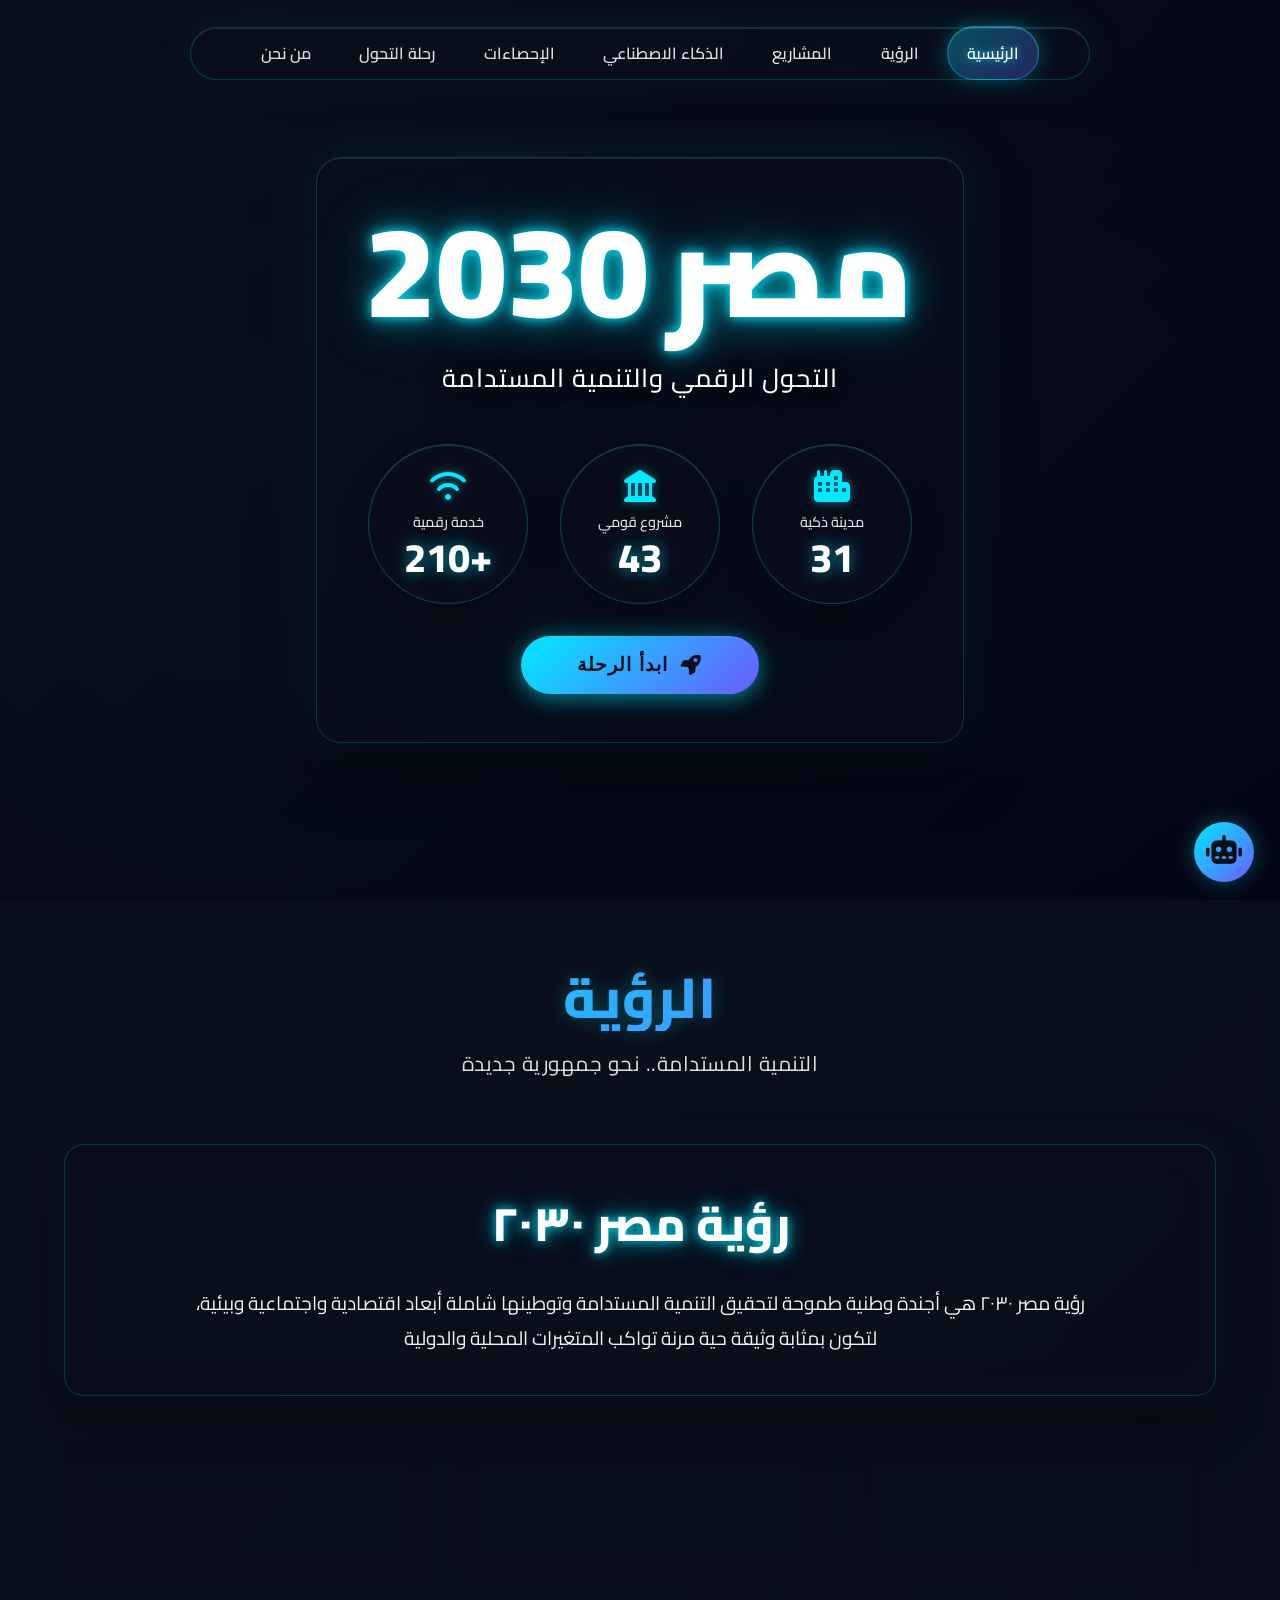
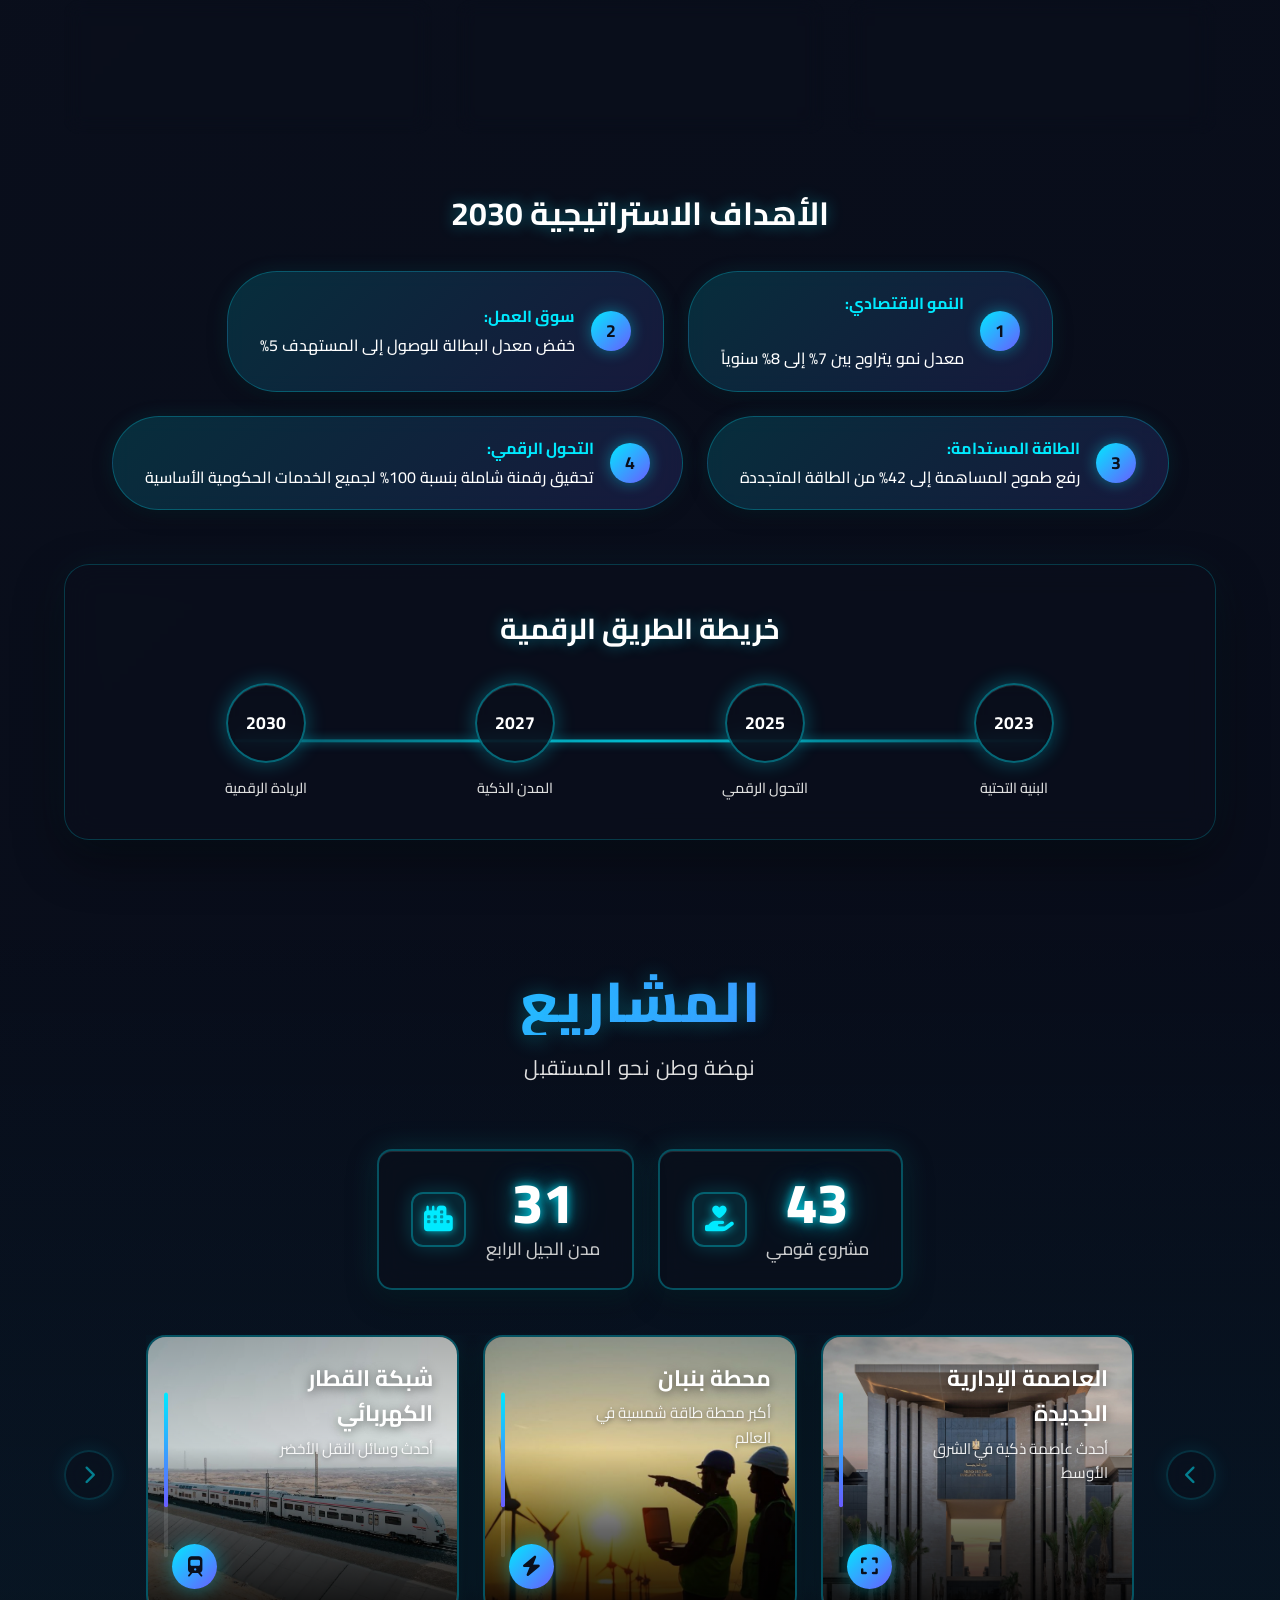
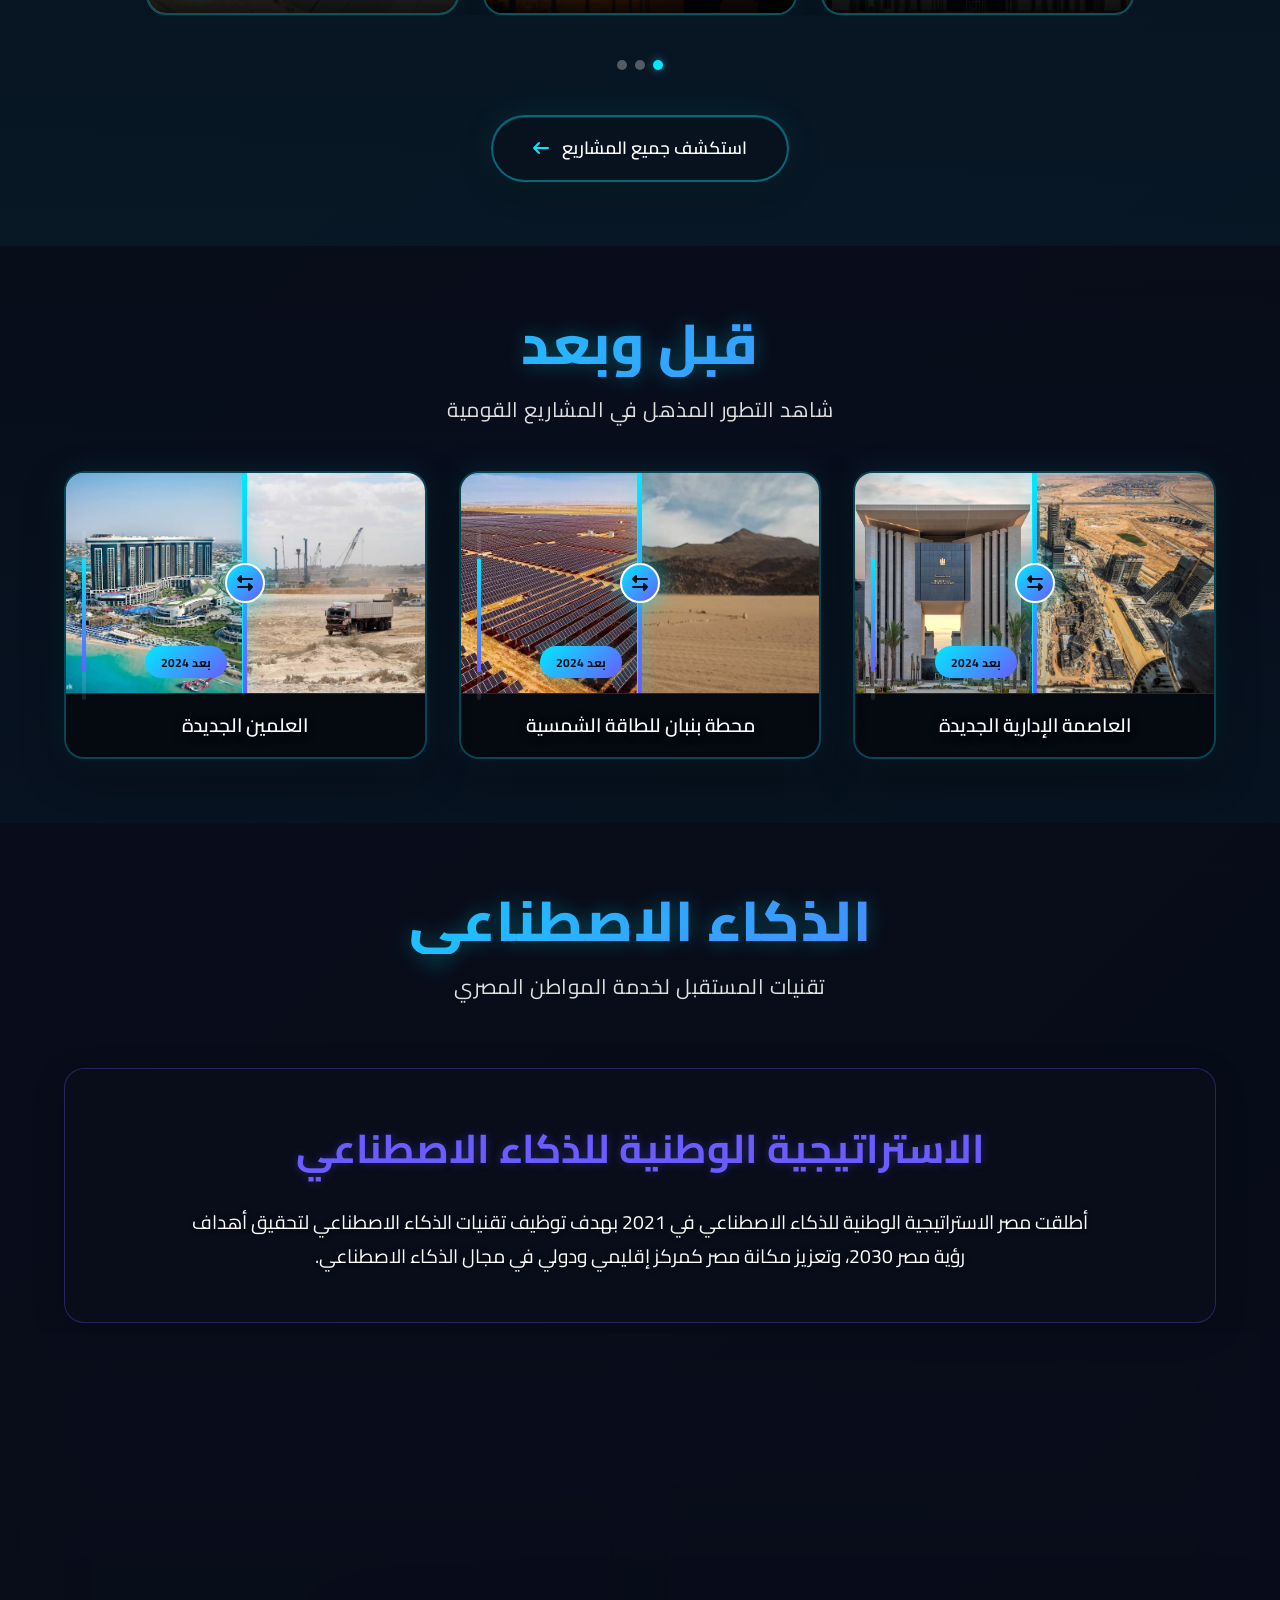
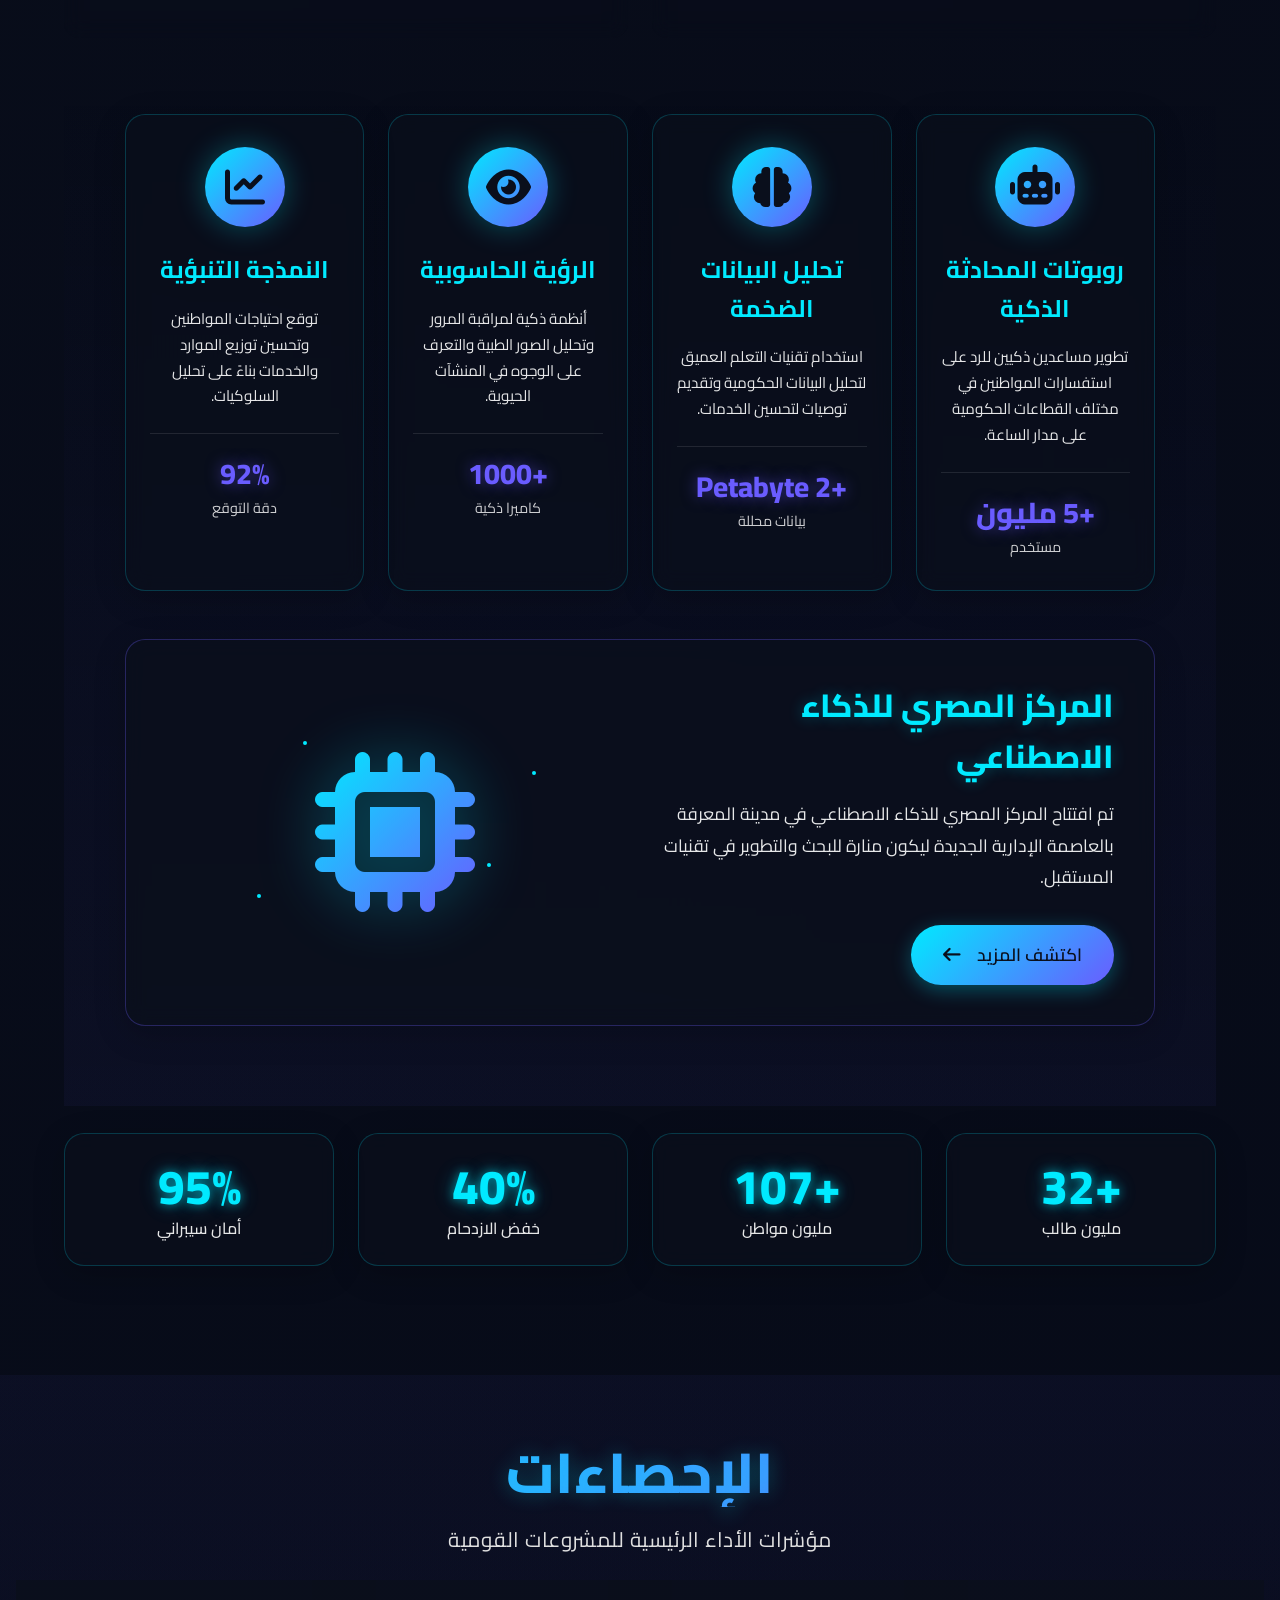
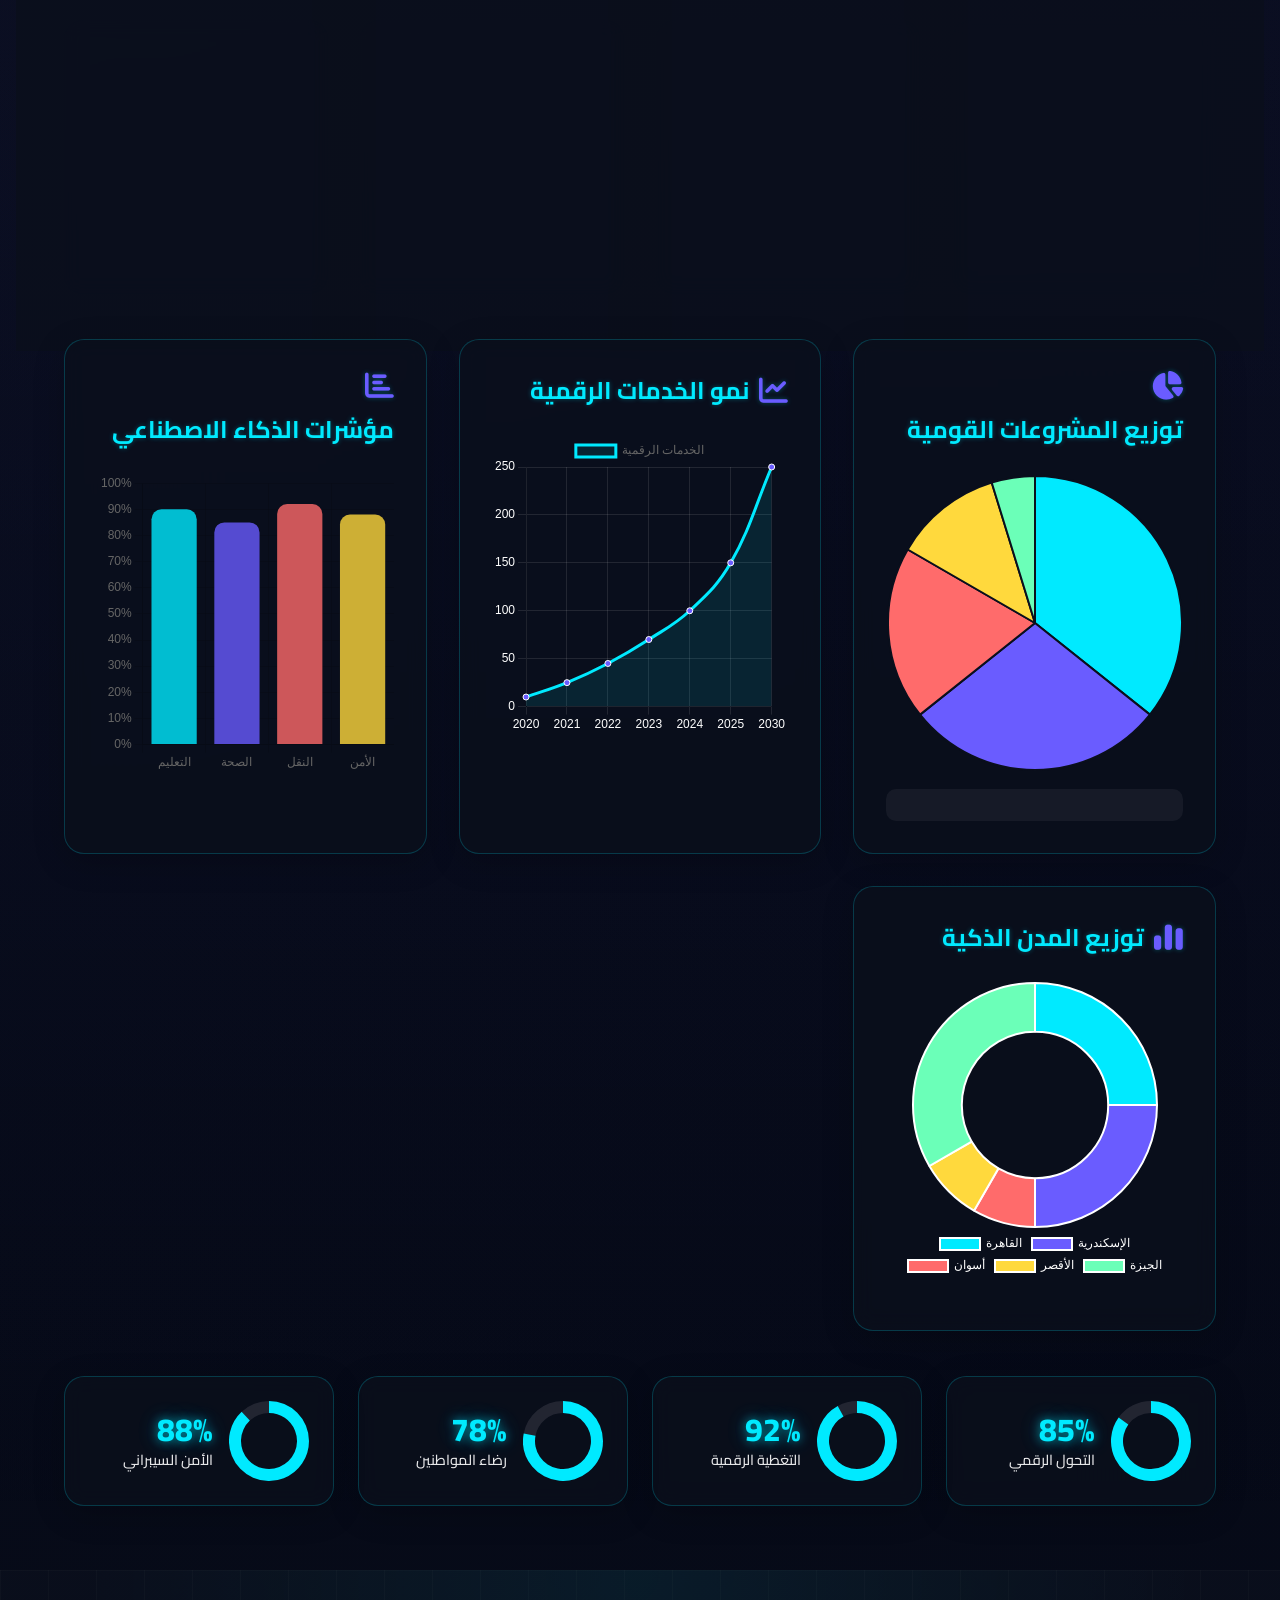
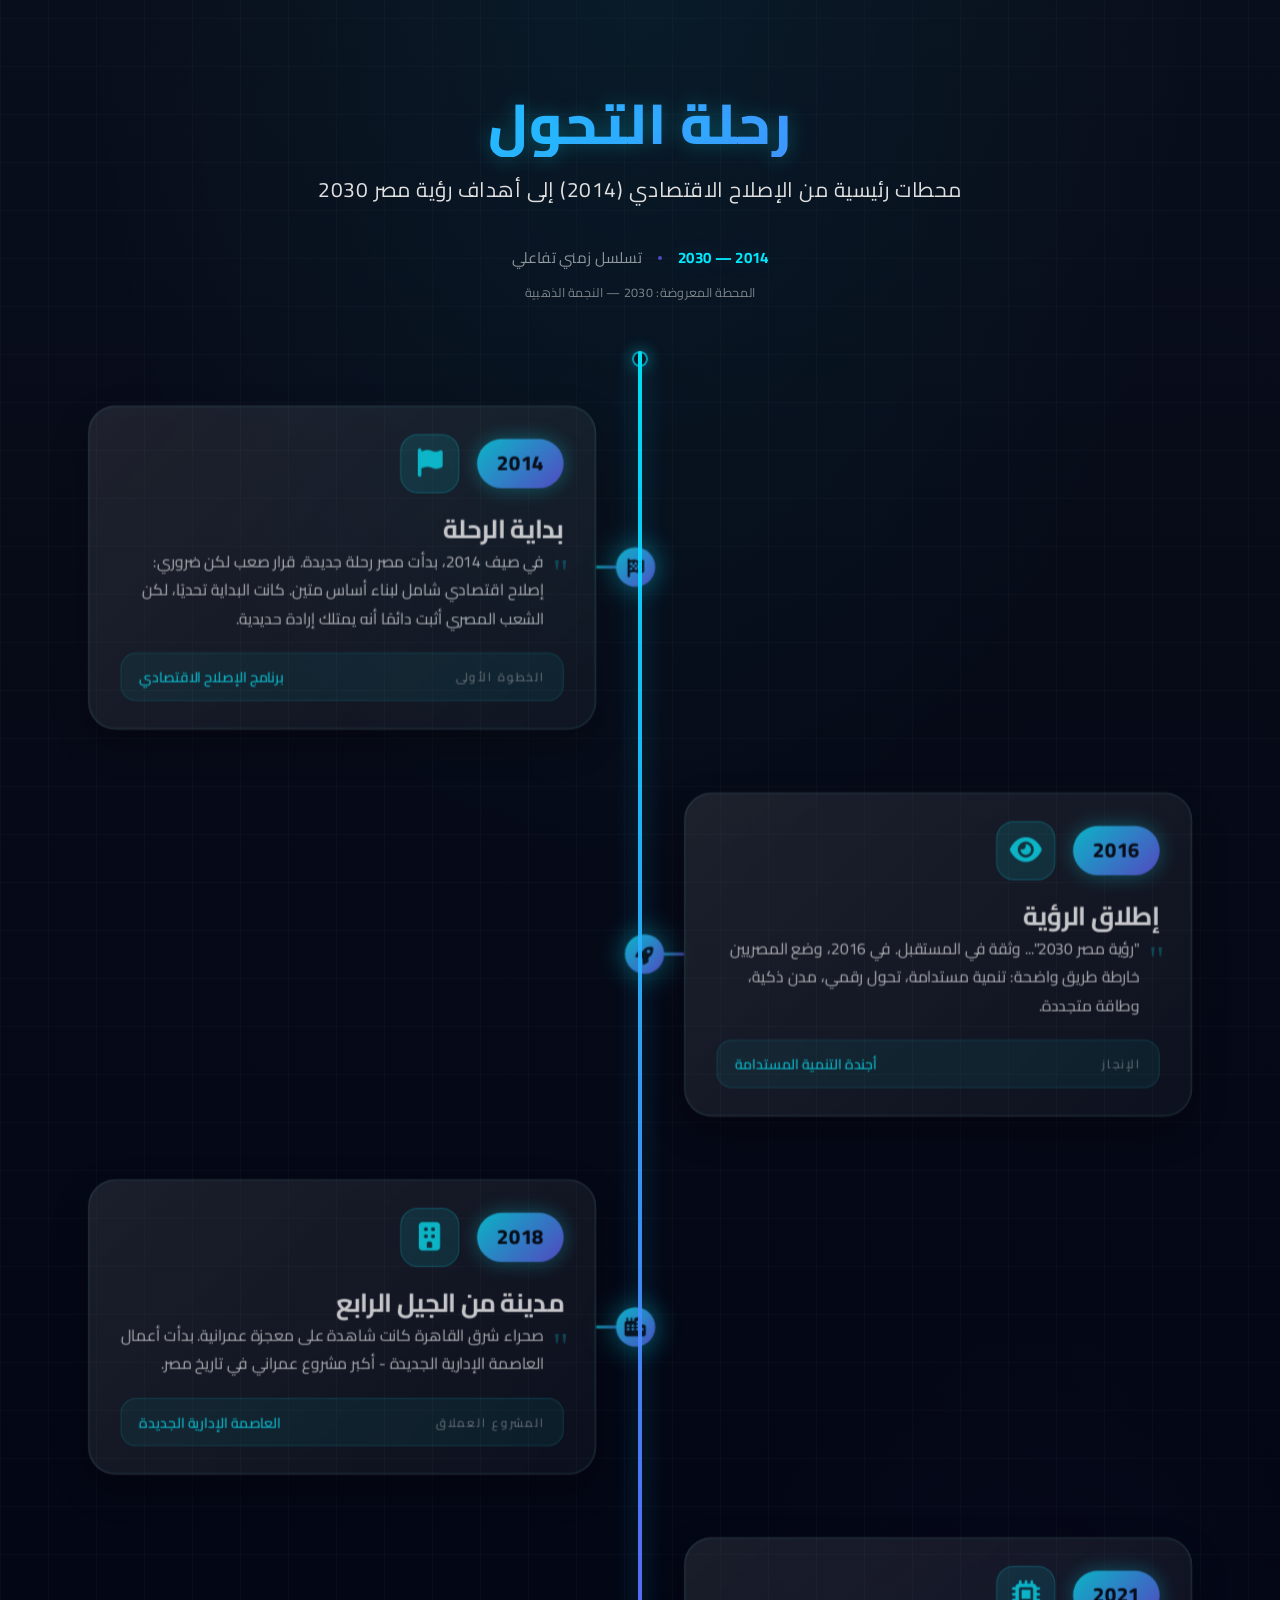
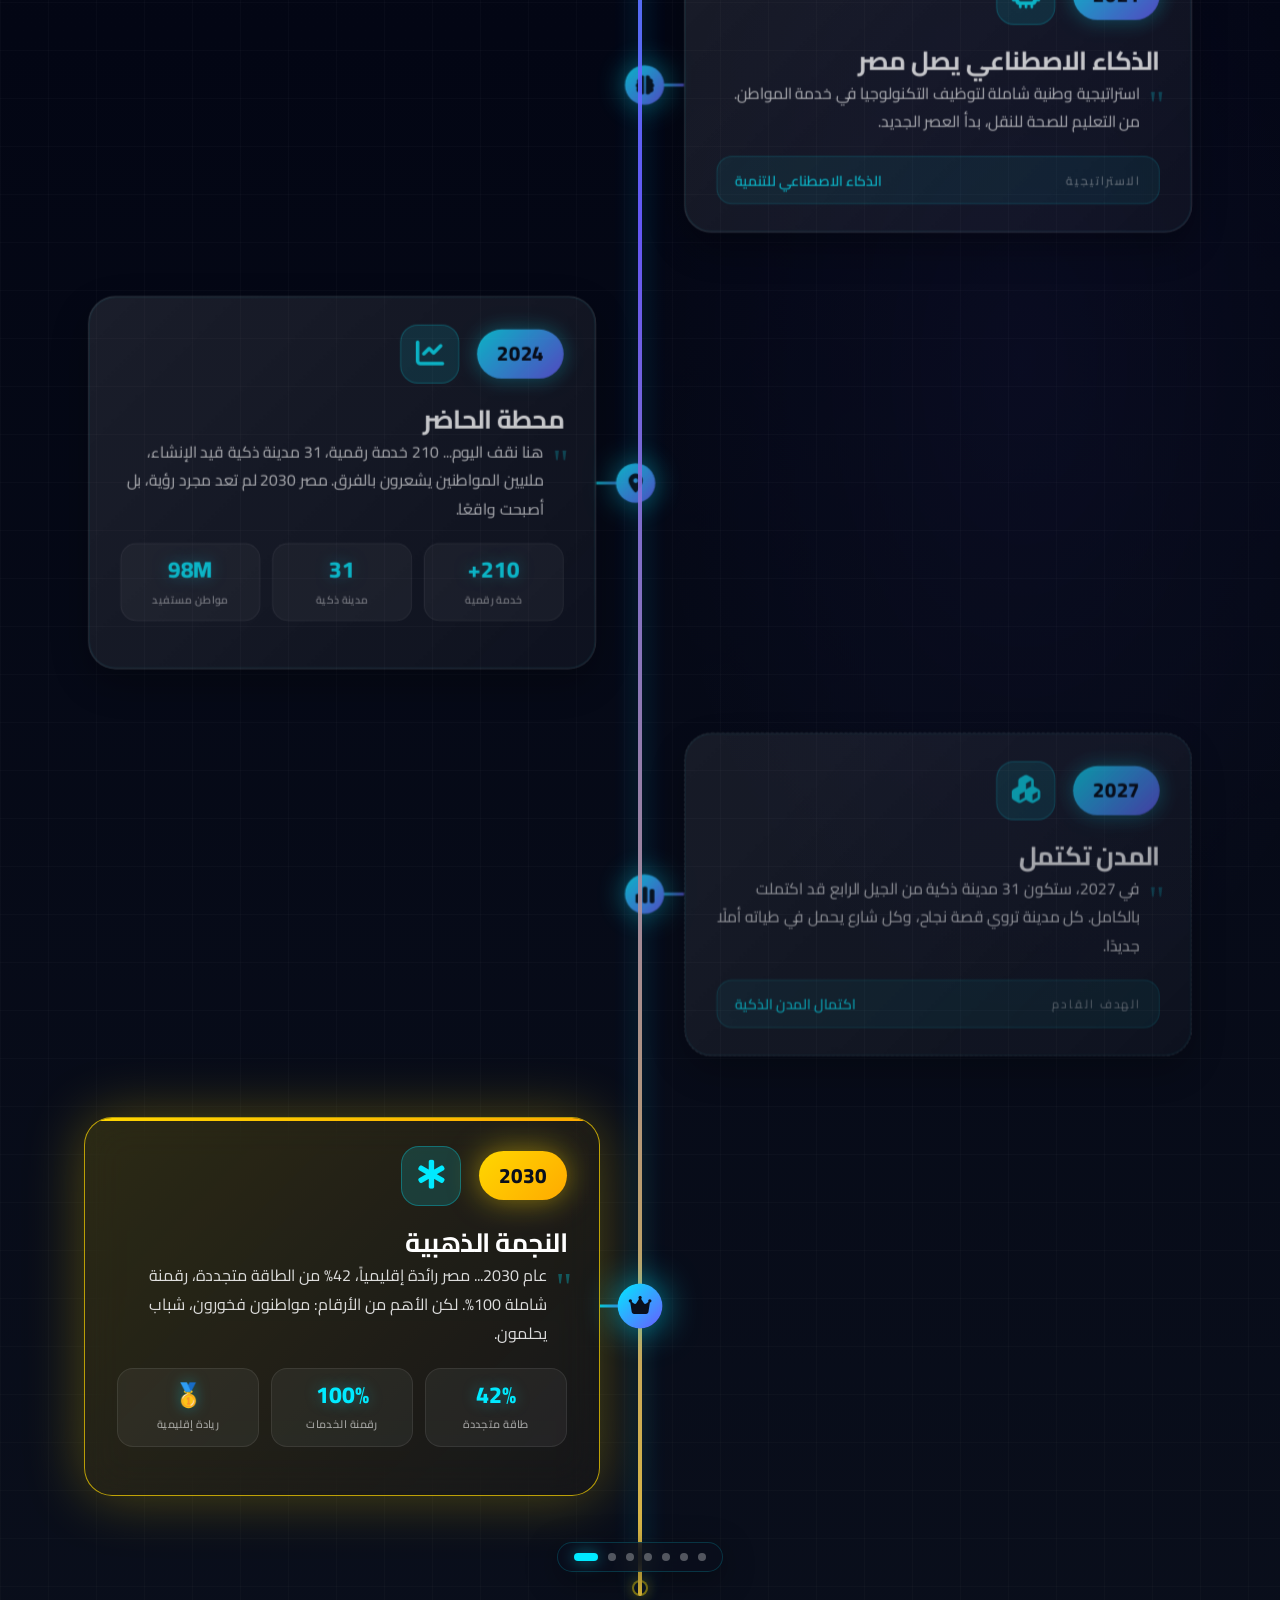
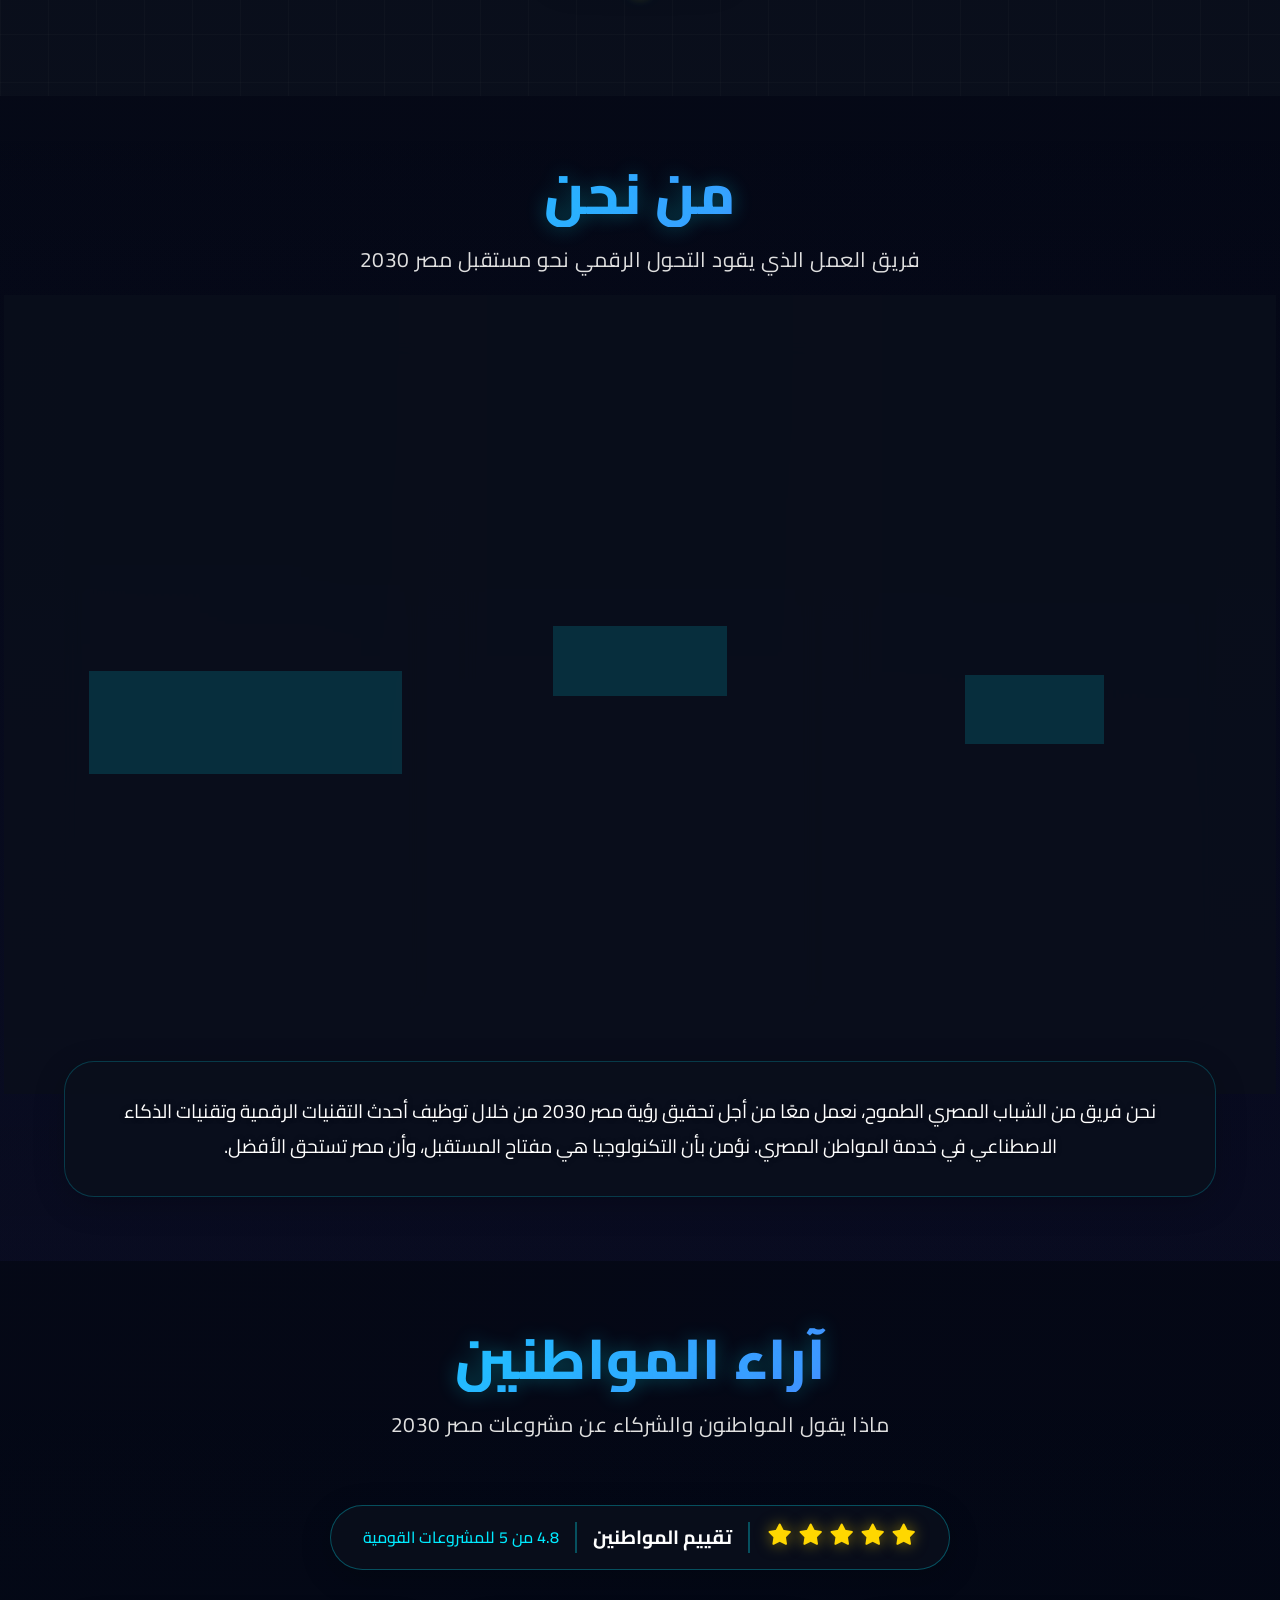
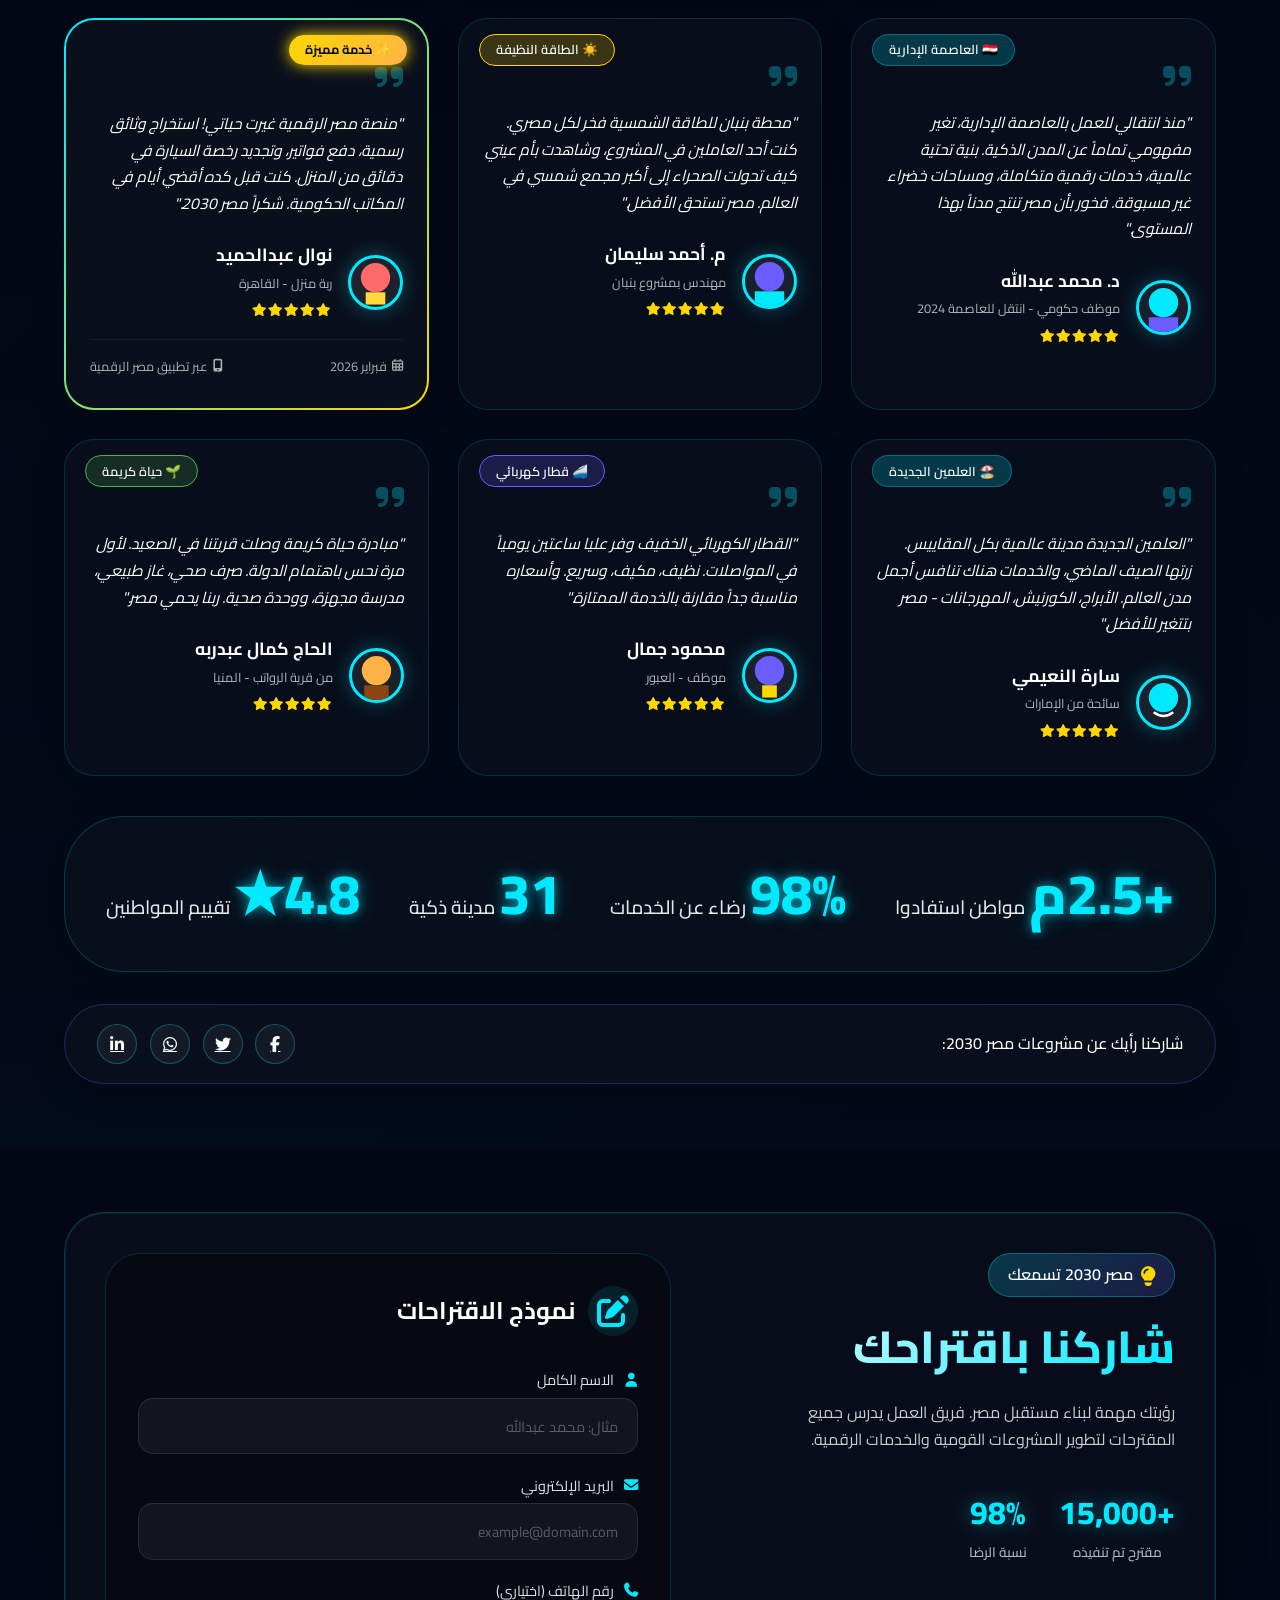
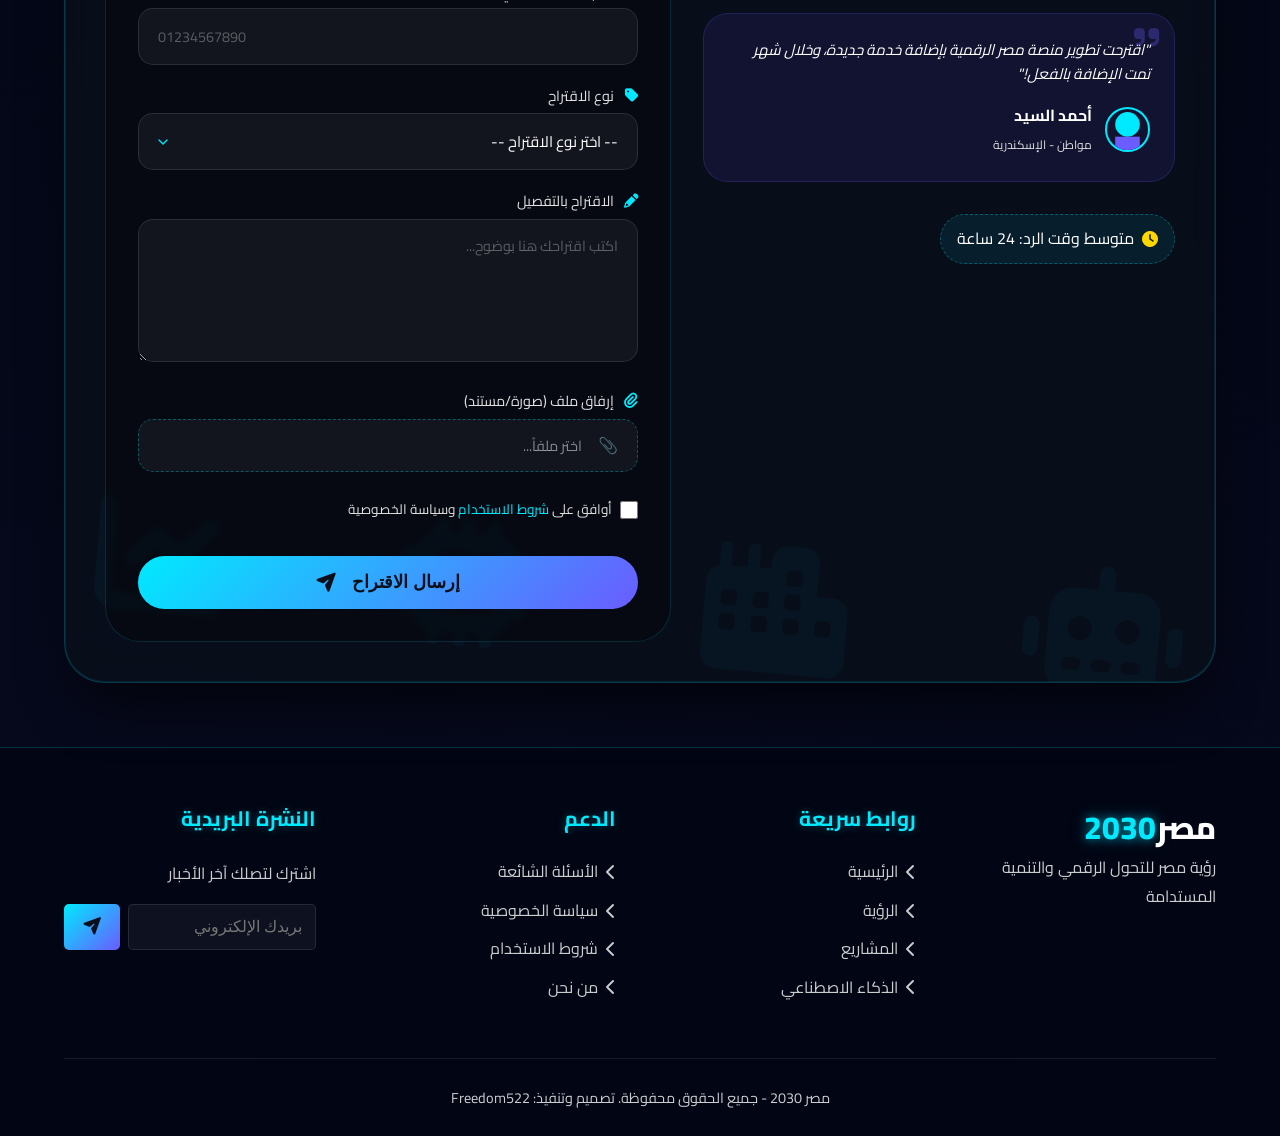
==== commit 4a595050: "Egypt-2030-v4 Add new section-some icons" ====
--- a/index.html
+++ b/index.html
@@ -3,52 +3,37 @@
 <head>
     <meta charset="UTF-8">
     <meta name="viewport" content="width=device-width, initial-scale=1.0">
-    <title>مصر 2030 - المستقبل ينتظر</title>
-    
-    <!-- CSS Local Files -->
+    <title>Egypt 2030</title>
+    <link rel="icon" type="image/png" href="images/Icons/favicon.ico">
+
+    <!-- ===== SEO Meta Tags ===== -->
+    <meta name="description" content="بوابتك للتعرف على رؤية مصر 2030 — التحول الرقمي، المشاريع القومية، والذكاء الاصطناعي. 31 مدينة ذكية، 210+ خدمة رقمية، واستراتيجية وطنية لبناء مستقبل مصر.">
+    <meta name="keywords" content="مصر 2030, رؤية مصر, التحول الرقمي, مشاريع قومية, ذكاء اصطناعي, مدن ذكية, العاصمة الإدارية, بنبان, التنمية المستدامة">
+    <meta name="author" content="فريق Freedom522 - عمر عبدالرحمن فتحي">
+    <meta name="robots" content="index, follow">
+    <meta name="language" content="ar">
+    <meta name="theme-color" content="#00eaff">
+    <link rel="canonical" href="index.html">
+
+    <!-- ===== Open Graph (Social Sharing) ===== -->
+    <meta property="og:title" content="مصر 2030 - المستقبل ينتظر">
+    <meta property="og:description" content="رؤية مصر للتحول الرقمي والتنمية المستدامة — اكتشف المشاريع القومية والذكاء الاصطناعي في خدمة المواطن المصري">
+    <meta property="og:type" content="website">
+    <meta property="og:locale" content="ar_EG">
+    <meta property="og:site_name" content="مصر 2030">
+
+    <!-- ===== CSS Local Files ===== -->
     <link rel="stylesheet" href="css/fonts.css">
     <link rel="stylesheet" href="libs/all.min.css">
     <link rel="stylesheet" href="libs/aos.css">
     <link rel="stylesheet" href="libs/swiper-bundle.min.css">
-    
-    <!-- Main CSS -->
+
+    <!-- ===== Main CSS ===== -->
     <link rel="stylesheet" href="css/style.css">
-    
-    <meta name="language" content="ar">
 </head>
 <body>
-    <!-- Loading Screen -->
-    <!-- <div id="loading-screen">
-        <div class="preloader-container">
-            <div class="preloader-bg">
-                <div class="gradient-sphere"></div>
-                <div class="grid-lines"></div>
-            </div>
-            
-            <div class="preloader-content">
-                <div class="glitch-wrapper">
-                    <h1 class="glitch-title" data-text="مصر 2030">مصر 2030</h1>
-                </div>
-                
-                <div class="progress-label">مصر 2023</div>
-                
-                <div class="neo-progress-container">
-                    <div class="neo-progress-bar" id="loading-progress-bar" style="width: 0%">
-                        <div class="progress-glow"></div>
-                    </div>
-                </div>
-                
-                <div class="progress-percentage-neon" id="loading-percentage-neon">0%</div>
-                
-                <div class="loading-message-neon" id="loading-message-neon">
-                    جاري تجهيز رؤية مصر 2030
-                </div>
-            </div>
-        </div>
-    </div> -->
-
     <!-- Navigation Bar -->
-    <nav class="navbar" id="navbar">
+    <nav class="navbar" id="navbar" role="navigation" aria-label="القائمة الرئيسية">
         <div class="nav-container">
             <div class="logo">مصر<span>2030</span></div>
             <div class="menu-toggle" id="menu-toggle">
@@ -62,6 +47,7 @@
                 <li><a href="#projects">المشاريع</a></li>
                 <li><a href="#ai">الذكاء الاصطناعي</a></li>
                 <li><a href="#stats">الإحصاءات</a></li>
+                <li><a href="#story-timeline">رحلة التحول</a></li>
                 <li><a href="#about">من نحن</a></li>
             </ul>
         </div>
@@ -70,9 +56,10 @@
     <!-- Hero Section with Video Background -->
     <section id="home" class="hero">
         <!-- Background Video -->
-        <video class="hero-video" autoplay loop muted playsinline>
+        <video class="hero-video" autoplay loop muted playsinline
+               aria-hidden="true" role="presentation">
             <source src="video/From Main Klickpin CF- Pinterest Video - 4H1aSaDv0.mp4" type="video/mp4">
-          </video>
+        </video>
         
         <div class="hero-overlay"></div>
         
@@ -116,6 +103,9 @@
         </div>
     </section>
 
+    <!-- ===== Main Content Wrapper ===== -->
+    <main id="main-content" aria-label="المحتوى الرئيسي">
+
     <!-- Vision Section -->
     <section id="vision" class="vision">
         <div class="container">
@@ -196,7 +186,7 @@
                     <div class="goals-grid">
                         <div class="goal-item">
                             <span class="goal-number">1</span>
-                            <span class="goal-text"><b> <br>النمو الاقتصادي:</b>br</b> معدل نمو يتراوح بين 7% إلى 8% سنوياً</span>
+                            <span class="goal-text"><b>النمو الاقتصادي:</b><br> معدل نمو يتراوح بين 7% إلى 8% سنوياً</span>
                         </div>
                         <div class="goal-item">
                             <span class="goal-number">2</span>
@@ -692,6 +682,214 @@
     </section>
 
     
+
+      <!-- Story Timeline: مسار التحول الوطني -->
+<section id="story-timeline" class="story-timeline-section" aria-labelledby="story-timeline-heading">
+    <div class="container">
+        <h2 id="story-timeline-heading" class="section-title" data-aos="fade-up">رحلة التحول</h2>
+        <p class="section-subtitle" data-aos="fade-up" data-aos-delay="100">محطات رئيسية من الإصلاح الاقتصادي (2014) إلى أهداف رؤية مصر 2030</p>
+
+        <p class="timeline-range-hint" data-aos="fade-up" data-aos-delay="150">
+            <span class="timeline-range-years">2014 — 2030</span>
+            <span class="timeline-range-dot" aria-hidden="true"></span>
+            <span>تسلسل زمني تفاعلي</span>
+            <span class="timeline-focus-readout" id="timelineFocusReadout" aria-live="polite"></span>
+        </p>
+
+        <!-- Stacked Timeline Wrapper -->
+        <div class="stacked-timeline-wrapper" id="stackedTimelineRoot">
+            <!-- Center Line -->
+            <div class="timeline-center-line">
+                <div class="timeline-progress-fill" id="timelineProgressFill"></div>
+            </div>
+
+            <!-- Stack Dots Indicator -->
+            <div class="stack-indicator" role="tablist" aria-label="انتقال سريع بين مراحل الرحلة الزمنية">
+                <button type="button" class="stack-dot" aria-label="الانتقال إلى 2014" aria-selected="false"></button>
+                <button type="button" class="stack-dot" aria-label="الانتقال إلى 2016" aria-selected="false"></button>
+                <button type="button" class="stack-dot" aria-label="الانتقال إلى 2018" aria-selected="false"></button>
+                <button type="button" class="stack-dot" aria-label="الانتقال إلى 2021" aria-selected="false"></button>
+                <button type="button" class="stack-dot active" aria-label="الانتقال إلى 2024 — نحن هنا" aria-selected="true"></button>
+                <button type="button" class="stack-dot" aria-label="الانتقال إلى 2027" aria-selected="false"></button>
+                <button type="button" class="stack-dot" aria-label="الانتقال إلى 2030" aria-selected="false"></button>
+            </div>
+
+            <!-- Card 1: 2014 - بداية الرحلة -->
+            <div class="stacked-card left" data-year="2014">
+                <div class="card-connector">
+                    <i class="fas fa-flag-checkered"></i>
+                </div>
+                <div class="connector-line"></div>
+                <div class="stacked-card-content">
+                    <div class="card-header">
+                        <div class="card-year-badge">2014</div>
+                        <div class="card-icon">
+                            <i class="fas fa-flag"></i>
+                        </div>
+                    </div>
+                    <h3 class="card-title">بداية الرحلة</h3>
+                    <p class="card-story">في صيف 2014، بدأت مصر رحلة جديدة. قرار صعب لكن ضروري: إصلاح اقتصادي شامل لبناء أساس متين. كانت البداية تحديًا، لكن الشعب المصري أثبت دائمًا أنه يمتلك إرادة حديدية.</p>
+                    <div class="card-highlight">
+                        <span class="highlight-label">الخطوة الأولى</span>
+                        <span class="highlight-value">برنامج الإصلاح الاقتصادي</span>
+                    </div>
+                </div>
+            </div>
+
+            <!-- Card 2: 2016 - إطلاق الرؤية -->
+            <div class="stacked-card right" data-year="2016">
+                <div class="card-connector">
+                    <i class="fas fa-rocket"></i>
+                </div>
+                <div class="connector-line"></div>
+                <div class="stacked-card-content">
+                    <div class="card-header">
+                        <div class="card-year-badge">2016</div>
+                        <div class="card-icon">
+                            <i class="fas fa-eye"></i>
+                        </div>
+                    </div>
+                    <h3 class="card-title">إطلاق الرؤية</h3>
+                    <p class="card-story">"رؤية مصر 2030"... وثقة في المستقبل. في 2016، وضع المصريين خارطة طريق واضحة: تنمية مستدامة، تحول رقمي، مدن ذكية، وطاقة متجددة.</p>
+                    <div class="card-highlight">
+                        <span class="highlight-label">الإنجاز</span>
+                        <span class="highlight-value">أجندة التنمية المستدامة</span>
+                    </div>
+                </div>
+            </div>
+
+            <!-- Card 3: 2018 - العاصمة الجديدة -->
+            <div class="stacked-card left" data-year="2018">
+                <div class="card-connector">
+                    <i class="fas fa-city"></i>
+                </div>
+                <div class="connector-line"></div>
+                <div class="stacked-card-content">
+                    <div class="card-header">
+                        <div class="card-year-badge">2018</div>
+                        <div class="card-icon">
+                            <i class="fas fa-building"></i>
+                        </div>
+                    </div>
+                    <h3 class="card-title">مدينة من الجيل الرابع</h3>
+                    <p class="card-story">صحراء شرق القاهرة كانت شاهدة على معجزة عمرانية. بدأت أعمال العاصمة الإدارية الجديدة - أكبر مشروع عمراني في تاريخ مصر.</p>
+                    <div class="card-highlight">
+                        <span class="highlight-label">المشروع العملاق</span>
+                        <span class="highlight-value">العاصمة الإدارية الجديدة</span>
+                    </div>
+                </div>
+            </div>
+
+            <!-- Card 4: 2021 - ثورة الذكاء -->
+            <div class="stacked-card right" data-year="2021">
+                <div class="card-connector">
+                    <i class="fas fa-brain"></i>
+                </div>
+                <div class="connector-line"></div>
+                <div class="stacked-card-content">
+                    <div class="card-header">
+                        <div class="card-year-badge">2021</div>
+                        <div class="card-icon">
+                            <i class="fas fa-microchip"></i>
+                        </div>
+                    </div>
+                    <h3 class="card-title">الذكاء الاصطناعي يصل مصر</h3>
+                    <p class="card-story">استراتيجية وطنية شاملة لتوظيف التكنولوجيا في خدمة المواطن. من التعليم للصحة للنقل، بدأ العصر الجديد.</p>
+                    <div class="card-highlight">
+                        <span class="highlight-label">الاستراتيجية</span>
+                        <span class="highlight-value">الذكاء الاصطناعي للتنمية</span>
+                    </div>
+                </div>
+            </div>
+
+            <!-- Card 5: 2024 - نحن هنا الآن -->
+            <div class="stacked-card left active" data-year="2024">
+                <div class="card-connector">
+                    <i class="fas fa-map-marker-alt"></i>
+                </div>
+                <div class="connector-line"></div>
+                <div class="stacked-card-content">
+                    <div class="card-header">
+                        <div class="card-year-badge">2024</div>
+                        <div class="card-icon">
+                            <i class="fas fa-chart-line"></i>
+                        </div>
+                    </div>
+                    <h3 class="card-title">محطة الحاضر</h3>
+                    <p class="card-story">هنا نقف اليوم... 210 خدمة رقمية، 31 مدينة ذكية قيد الإنشاء، ملايين المواطنين يشعرون بالفرق. مصر 2030 لم تعد مجرد رؤية، بل أصبحت واقعًا.</p>
+                    <div class="card-stats">
+                        <div class="stat-box">
+                            <span class="stat-number">210+</span>
+                            <span class="stat-label">خدمة رقمية</span>
+                        </div>
+                        <div class="stat-box">
+                            <span class="stat-number">31</span>
+                            <span class="stat-label">مدينة ذكية</span>
+                        </div>
+                        <div class="stat-box">
+                            <span class="stat-number">98M</span>
+                            <span class="stat-label">مواطن مستفيد</span>
+                        </div>
+                    </div>
+                </div>
+            </div>
+
+            <!-- Card 6: 2027 - الأفق القريب -->
+            <div class="stacked-card right future" data-year="2027">
+                <div class="card-connector">
+                    <i class="fas fa-chart-simple"></i>
+                </div>
+                <div class="connector-line"></div>
+                <div class="stacked-card-content">
+                    <div class="card-header">
+                        <div class="card-year-badge">2027</div>
+                        <div class="card-icon">
+                            <i class="fas fa-cubes"></i>
+                        </div>
+                    </div>
+                    <h3 class="card-title">المدن تكتمل</h3>
+                    <p class="card-story">في 2027، ستكون 31 مدينة ذكية من الجيل الرابع قد اكتملت بالكامل. كل مدينة تروي قصة نجاح، وكل شارع يحمل في طياته أملًا جديدًا.</p>
+                    <div class="card-highlight">
+                        <span class="highlight-label">الهدف القادم</span>
+                        <span class="highlight-value">اكتمال المدن الذكية</span>
+                    </div>
+                </div>
+            </div>
+
+            <!-- Card 7: 2030 - النهاية المبهرة -->
+            <div class="stacked-card left goal" data-year="2030">
+                <div class="card-connector">
+                    <i class="fas fa-crown"></i>
+                </div>
+                <div class="connector-line"></div>
+                <div class="stacked-card-content">
+                    <div class="card-header">
+                        <div class="card-year-badge">2030</div>
+                        <div class="card-icon">
+                            <i class="fas fa-star-of-life"></i>
+                        </div>
+                    </div>
+                    <h3 class="card-title">النجمة الذهبية</h3>
+                    <p class="card-story">عام 2030... مصر رائدة إقليمياً، 42% من الطاقة متجددة، رقمنة شاملة 100%. لكن الأهم من الأرقام: مواطنون فخورون، شباب يحلمون.</p>
+                    <div class="card-stats">
+                        <div class="stat-box">
+                            <span class="stat-number">42%</span>
+                            <span class="stat-label">طاقة متجددة</span>
+                        </div>
+                        <div class="stat-box">
+                            <span class="stat-number">100%</span>
+                            <span class="stat-label">رقمنة الخدمات</span>
+                        </div>
+                        <div class="stat-box">
+                            <span class="stat-number">🥇</span>
+                            <span class="stat-label">ريادة إقليمية</span>
+                        </div>
+                    </div>
+                </div>
+            </div>
+        </div>
+    </div>
+</section>
 
     <!-- About Us Section (Developers) -->
     <section id="about" class="about">
@@ -943,9 +1141,7 @@
     </div>
 </section>
 
-<!-- ================
   <!-- Suggestions Card - Share Your Vision (Disabled and Ready for Testing) -->
-   ================ -->
 <section id="suggestions" class="suggestions-section">
     <div class="container">
         <div class="suggestions-card glass" data-aos="fade-up">
@@ -1077,6 +1273,8 @@
     </div>
 </section>
 
+    </main><!-- End main#main-content -->
+
     <!-- Footer -->
     <footer class="footer">
         <div class="container">
@@ -1093,7 +1291,7 @@
                     <ul>
                         <li><a href="#home"><i class="fas fa-chevron-left"></i> الرئيسية</a></li>
                         <li><a href="#vision"><i class="fas fa-chevron-left"></i> الرؤية</a></li>
-                        <li><a href="#projects"><i class="fas fa-chevron-left"></i> المشاريع</a></li>
+                        <li><a href="projects.html"><i class="fas fa-chevron-left"></i> المشاريع</a></li>
                         <li><a href="#ai"><i class="fas fa-chevron-left"></i> الذكاء الاصطناعي</a></li>
                     </ul>
                 </div>
--- a/css/style.css
+++ b/css/style.css
@@ -580,31 +580,6 @@
     transform: translateX(-3px);
 }
 
-.btn-secondary {
-    padding: clamp(0.8rem, 2vw, 1.2rem) clamp(2rem, 4vw, 3rem);
-    font-size: clamp(1rem, 2vw, 1.2rem);
-    font-weight: 700;
-    border: 2px solid var(--primary-blue);
-    border-radius: 50px;
-    cursor: pointer;
-    transition: all 0.3s;
-    display: flex;
-    align-items: center;
-    gap: 0.8rem;
-    white-space: nowrap;
-    background: transparent;
-    color: #ffffff;
-    backdrop-filter: blur(5px);
-    text-transform: uppercase;
-    letter-spacing: 1px;
-}
-
-.btn-secondary:hover {
-    transform: translateY(-5px);
-    box-shadow: 0 0 30px rgba(0, 234, 255, 0.3);
-    border-color: var(--primary-purple);
-}
-
 .scroll-indicator {
     position: absolute;
     bottom: 30px;
@@ -644,15 +619,6 @@
     100% {
         opacity: 0;
         transform: rotate(-45deg) translate(10px, 10px);
-    }
-}
-
-@keyframes heroFloat {
-    0% {
-        transform: translateY(-15px);
-    }
-    100% {
-        transform: translateY(-25px);
     }
 }
 
@@ -1017,7 +983,7 @@
 }
 
 /* ================
-   Projects Carousel (New Design)
+   Projects Carousel
    ================ */
 .projects-carousel {
     display: flex;
@@ -1057,6 +1023,7 @@
         0 15px 40px rgba(0, 0, 0, 0.4),
         0 0 30px rgba(0, 234, 255, 0.1);
     transition: all 0.3s ease;
+    cursor: pointer;
 }
 
 .project-card-horizontal:hover {
@@ -1067,7 +1034,6 @@
     border-color: rgba(0, 234, 255, 0.5);
 }
 
-/* Progress Bar Vertical */
 .progress-bar-vertical {
     position: absolute;
     left: 1rem;
@@ -1094,7 +1060,6 @@
     50% { opacity: 1; box-shadow: 0 0 20px rgba(0, 234, 255, 0.8); }
 }
 
-/* Project Background Image */
 .project-bg {
     position: absolute;
     top: 0;
@@ -1115,7 +1080,6 @@
     transform: scale(1.1);
 }
 
-/* Project Overlay */
 .project-overlay {
     position: absolute;
     top: 0;
@@ -1136,7 +1100,6 @@
     padding: clamp(1rem, 3vw, 1.5rem);
 }
 
-/* Project Header - Text on top right */
 .project-header {
     text-align: right;
     max-width: 70%;
@@ -1157,7 +1120,6 @@
     text-shadow: 0 1px 5px rgba(0, 0, 0, 0.5);
 }
 
-/* Project Meta - Icon at bottom right */
 .project-meta {
     display: flex;
     justify-content: flex-end;
@@ -1180,7 +1142,6 @@
     color: var(--dark-bg);
 }
 
-/* Carousel Navigation */
 .carousel-nav {
     width: 50px;
     height: 50px;
@@ -1210,7 +1171,6 @@
     font-size: 1.2rem;
 }
 
-/* Carousel Dots */
 .carousel-dots {
     display: flex;
     justify-content: center;
@@ -1236,7 +1196,6 @@
     background: rgba(0, 234, 255, 0.7);
 }
 
-/* Projects CTA - View All Button */
 .projects-cta {
     display: flex;
     justify-content: center;
@@ -1282,7 +1241,6 @@
     transform: translateX(-5px);
 }
 
-/* Responsive */
 @media (max-width: 992px) {
     .project-slide {
         flex: 0 0 calc(50% - 0.75rem);
@@ -1345,142 +1303,79 @@
     text-shadow: 0 0 5px rgba(0, 0, 0, 0.5);
 }
 
-.ai-categories {
+.ai-highlights {
     display: grid;
-    grid-template-columns: repeat(auto-fit, minmax(min(300px, 100%), 1fr));
-    gap: clamp(1.5rem, 3vw, 2rem);
-    margin: clamp(1rem, 3vh, 2rem) 0;
-}
-
-.ai-category {
-    padding: clamp(1.5rem, 4vw, 2rem);
-    text-align: center;
-    transition: all 0.3s;
-    height: 100%;
-    background: rgba(10, 15, 28, 0.7);
+    grid-template-columns: repeat(2, 1fr);
+    gap: clamp(1rem, 2vw, 1.5rem);
+    margin: clamp(2rem, 5vh, 3rem) 0;
+}
+
+@media (max-width: 768px) {
+    .ai-highlights {
+        grid-template-columns: 1fr;
+    }
+}
+
+.ai-highlight-card {
+    display: flex;
+    align-items: flex-start;
+    gap: clamp(0.8rem, 2vw, 1rem);
+    padding: clamp(1rem, 3vw, 1.5rem);
+    background: rgba(10, 15, 28, 0.5);
+    backdrop-filter: blur(10px);
     border: 1px solid rgba(0, 234, 255, 0.2);
-}
-
-.category-icon {
-    width: clamp(70px, 14vw, 80px);
-    height: clamp(70px, 14vw, 80px);
-    margin: 0 auto clamp(1rem, 3vh, 1.5rem);
-    background: linear-gradient(135deg, var(--primary-blue), var(--primary-purple));
-    border-radius: 50%;
+    border-radius: 15px;
+    transition: all 0.3s ease;
+    text-align: right;
+    box-shadow: 
+        0 10px 30px rgba(0, 0, 0, 0.3),
+        inset 0 1px 0 rgba(255, 255, 255, 0.05);
+}
+
+.ai-highlight-card:hover {
+    transform: translateY(-5px);
+    border-color: rgba(0, 234, 255, 0.4);
+    box-shadow: 
+        0 15px 40px rgba(0, 234, 255, 0.1),
+        0 0 30px rgba(0, 234, 255, 0.15);
+}
+
+.ai-highlight-card .highlight-icon {
+    min-width: clamp(50px, 10vw, 60px);
+    height: clamp(50px, 10vw, 60px);
+    background: rgba(0, 234, 255, 0.1);
+    border: 2px solid rgba(0, 234, 255, 0.3);
+    border-radius: 12px;
     display: flex;
     align-items: center;
     justify-content: center;
-    box-shadow: 0 0 20px rgba(0, 234, 255, 0.3);
-}
-
-.category-icon i {
-    font-size: clamp(2rem, 5vw, 2.5rem);
-    color: var(--dark-bg);
-}
-
-.ai-category h4 {
+    flex-shrink: 0;
+    box-shadow: 
+        0 0 20px rgba(0, 234, 255, 0.2),
+        inset 0 1px 0 rgba(255, 255, 255, 0.1);
+}
+
+.ai-highlight-card .highlight-icon i {
     font-size: clamp(1.5rem, 4vw, 1.8rem);
-    color: var(--primary-purple);
-    margin-bottom: 1rem;
-    text-shadow: 0 0 10px rgba(106, 92, 255, 0.3);
-}
-
-.ai-category p {
-    color: #ffffff;
-    margin: 1.5rem 0;
-    line-height: 1.6;
-    font-size: clamp(0.9rem, 2vw, 1rem);
+    color: var(--primary-blue);
+    filter: drop-shadow(0 0 5px rgba(0, 234, 255, 0.8));
+}
+
+.ai-highlight-card .card-content h4 {
+    font-size: clamp(1rem, 2.5vw, 1.2rem);
+    color: #fff;
+    margin-bottom: 0.5rem;
+    font-weight: 700;
+    text-shadow: 0 0 10px rgba(0, 234, 255, 0.3);
+}
+
+.ai-highlight-card .card-content p {
+    color: #e0e0e0;
+    line-height: 1.5;
+    font-size: clamp(0.8rem, 1.8vw, 0.95rem);
     opacity: 0.9;
-    text-shadow: 0 0 5px rgba(0, 0, 0, 0.5);
-}
-
-.ai-progress {
-    display: flex;
-    align-items: center;
-    gap: 1rem;
-    margin: 1.5rem 0;
-}
-
-.ai-progress .progress-bar {
-    flex: 1;
-    height: clamp(6px, 1vh, 8px);
-    background: rgba(255, 255, 255, 0.1);
-    border-radius: 4px;
-    overflow: hidden;
-}
-
-.ai-progress .progress-fill {
-    height: 100%;
-    background: linear-gradient(90deg, var(--primary-blue), var(--primary-purple));
-    border-radius: 4px;
-    width: 0;
-    transition: width 1.5s;
-}
-
-.ai-progress .progress-value {
-    color: var(--primary-blue);
-    font-weight: 600;
-    min-width: 45px;
-    font-size: clamp(0.9rem, 2vw, 1rem);
-    text-shadow: 0 0 5px rgba(0, 234, 255, 0.3);
-}
-
-.ai-features {
-    list-style: none;
-    text-align: right;
-    margin-top: 1.5rem;
-    padding-top: 1.5rem;
-    border-top: 1px solid rgba(255, 255, 255, 0.1);
-}
-
-.ai-features li {
-    margin: 0.8rem 0;
-    display: flex;
-    align-items: center;
-    gap: 0.5rem;
-    color: #ffffff;
-    font-size: clamp(0.9rem, 2vw, 1rem);
-    opacity: 0.9;
-}
-
-.ai-features li i {
-    color: var(--primary-blue);
-    font-size: clamp(0.9rem, 2vw, 1rem);
-    filter: drop-shadow(0 0 5px rgba(0, 234, 255, 0.3));
-}
-
-.ai-stats-grid {
-    display: grid;
-    grid-template-columns: repeat(auto-fit, minmax(min(150px, 100%), 1fr));
-    gap: clamp(1rem, 2vw, 1.5rem);
-    margin-top: clamp(1rem, 3vh, 2rem);
-}
-
-.ai-stat-item {
-    padding: clamp(1rem, 3vw, 1.5rem);
-    text-align: center;
-    background: rgba(10, 15, 28, 0.7);
-    border: 1px solid rgba(0, 234, 255, 0.2);
-}
-
-.ai-stat-number {
-    font-size: clamp(2rem, 5vw, 3rem);
-    font-weight: 800;
-    color: var(--primary-blue);
-    line-height: 1.2;
-    text-shadow: var(--neon-shadow);
-}
-
-.ai-stat-label {
-    color: #ffffff;
-    font-size: clamp(0.9rem, 2vw, 1rem);
-    opacity: 0.9;
-    font-weight: 500;
-}
-
-/* ================
-   Additional AI Features Section
-   ================ */
+}
+
 .ai-features-section {
     padding: 3rem 0 5rem;
     position: relative;
@@ -1715,6 +1610,35 @@
     100% { transform: scale(1); opacity: 0.5; box-shadow: 0 0 10px #00eaff; }
 }
 
+.ai-stats-grid {
+    display: grid;
+    grid-template-columns: repeat(auto-fit, minmax(min(150px, 100%), 1fr));
+    gap: clamp(1rem, 2vw, 1.5rem);
+    margin-top: clamp(1rem, 3vh, 2rem);
+}
+
+.ai-stat-item {
+    padding: clamp(1rem, 3vw, 1.5rem);
+    text-align: center;
+    background: rgba(10, 15, 28, 0.7);
+    border: 1px solid rgba(0, 234, 255, 0.2);
+}
+
+.ai-stat-number {
+    font-size: clamp(2rem, 5vw, 3rem);
+    font-weight: 800;
+    color: var(--primary-blue);
+    line-height: 1.2;
+    text-shadow: var(--neon-shadow);
+}
+
+.ai-stat-label {
+    color: #ffffff;
+    font-size: clamp(0.9rem, 2vw, 1rem);
+    opacity: 0.9;
+    font-weight: 500;
+}
+
 /* ================
    Statistics Section
    ================ */
@@ -1888,7 +1812,918 @@
 }
 
 /* ================
-   About Us Section (Developers)
+   Before and After Section
+   ================ */
+.before-after {
+    padding: var(--section-padding) 0;
+    background: linear-gradient(180deg, transparent, rgba(0, 234, 255, 0.03));
+    position: relative;
+}
+
+.before-after .section-subtitle {
+    text-align: center;
+    color: var(--text-secondary);
+    margin-bottom: clamp(2rem, 5vh, 3rem);
+}
+
+.ba-grid {
+    display: grid;
+    grid-template-columns: repeat(auto-fit, minmax(320px, 1fr));
+    gap: clamp(1.5rem, 3vw, 2rem);
+    margin-top: clamp(2rem, 5vh, 3rem);
+}
+
+.ba-card {
+    background: rgba(10, 15, 28, 0.7);
+    backdrop-filter: blur(10px);
+    border: 2px solid rgba(0, 234, 255, 0.25);
+    border-radius: 20px;
+    overflow: hidden;
+    transition: all 0.3s ease;
+    position: relative;
+    box-shadow: 
+        0 15px 40px rgba(0, 0, 0, 0.4),
+        0 0 30px rgba(0, 234, 255, 0.1);
+}
+
+.ba-card:hover {
+    transform: translateY(-5px);
+    border-color: rgba(0, 234, 255, 0.5);
+    box-shadow: 
+        0 20px 50px rgba(0, 0, 0, 0.5),
+        0 0 40px rgba(0, 234, 255, 0.2);
+}
+
+.ba-card::before {
+    content: '';
+    position: absolute;
+    left: 1rem;
+    top: 50%;
+    transform: translateY(-50%);
+    width: 4px;
+    height: 60%;
+    background: rgba(255, 255, 255, 0.1);
+    border-radius: 2px;
+    z-index: 10;
+}
+
+.ba-card::after {
+    content: '';
+    position: absolute;
+    left: 1rem;
+    top: 50%;
+    transform: translateY(-50%);
+    width: 4px;
+    height: 40%;
+    background: linear-gradient(180deg, var(--primary-blue), var(--primary-purple));
+    border-radius: 2px;
+    z-index: 10;
+    animation: baProgressPulse 2s ease-in-out infinite;
+}
+
+@keyframes baProgressPulse {
+    0%, 100% { opacity: 0.8; box-shadow: 0 0 10px rgba(0, 234, 255, 0.5); }
+    50% { opacity: 1; box-shadow: 0 0 20px rgba(0, 234, 255, 0.8); }
+}
+
+.ba-slider-container {
+    position: relative;
+    width: 100%;
+    height: clamp(180px, 30vh, 220px);
+    overflow: hidden;
+}
+
+.ba-slider {
+    position: relative;
+    width: 100%;
+    height: 100%;
+    overflow: hidden;
+    cursor: ew-resize;
+}
+
+.ba-img {
+    position: absolute;
+    top: 0;
+    left: 0;
+    width: 100%;
+    height: 100%;
+    overflow: hidden;
+}
+
+.ba-img img {
+    width: 100%;
+    height: 100%;
+    object-fit: cover;
+    display: block;
+}
+
+.ba-before {
+    z-index: 1;
+}
+
+.ba-after {
+    z-index: 2;
+    width: 50%;
+    border-right: 3px solid var(--primary-blue);
+}
+
+.ba-label {
+    position: absolute;
+    bottom: 15px;
+    padding: 0.4rem 1rem;
+    background: linear-gradient(135deg, var(--primary-blue), var(--primary-purple));
+    color: var(--dark-bg);
+    font-weight: 700;
+    font-size: 0.75rem;
+    border-radius: 50px;
+    z-index: 10;
+    box-shadow: 0 0 15px rgba(0, 234, 255, 0.3);
+}
+
+.before-label {
+    left: 15px;
+}
+
+.after-label {
+    right: 15px;
+}
+
+.ba-handle {
+    position: absolute;
+    top: 0;
+    left: 50%;
+    width: 4px;
+    height: 100%;
+    background: linear-gradient(180deg, var(--primary-blue), var(--primary-purple));
+    z-index: 3;
+    transform: translateX(-50%);
+    pointer-events: none;
+    box-shadow: 0 0 15px rgba(0, 234, 255, 0.5);
+}
+
+.ba-handle-icon {
+    position: absolute;
+    top: 50%;
+    left: 50%;
+    transform: translate(-50%, -50%) scale(1);
+    width: 40px;
+    height: 40px;
+    background: linear-gradient(135deg, var(--primary-blue), var(--primary-purple));
+    border-radius: 50%;
+    display: flex;
+    align-items: center;
+    justify-content: center;
+    color: var(--dark-bg);
+    box-shadow: 0 0 25px rgba(0, 234, 255, 0.6);
+    border: 2px solid white;
+    pointer-events: all;
+    cursor: ew-resize;
+    transition: transform 0.3s ease;
+}
+
+.ba-handle-icon:hover {
+    transform: translate(-50%, -50%) scale(1.1);
+}
+
+.ba-handle-icon::before {
+    content: '\f337';
+    font-family: 'Font Awesome 6 Free';
+    font-weight: 900;
+    font-size: 1rem;
+}
+
+.ba-title {
+    text-align: center;
+    padding: 1rem;
+    background: rgba(0, 0, 0, 0.4);
+    border-top: 1px solid rgba(0, 234, 255, 0.2);
+}
+
+.ba-title h3 {
+    font-size: clamp(1rem, 2.5vw, 1.2rem);
+    color: #fff;
+    font-weight: 600;
+    margin: 0;
+    text-shadow: 0 2px 10px rgba(0, 0, 0, 0.5);
+}
+
+@media (max-width: 768px) {
+    .ba-grid {
+        grid-template-columns: 1fr;
+    }
+    
+    .ba-slider-container {
+        height: 200px;
+    }
+}
+
+/* ================================================
+   STACKED CARDS TIMELINE - تصميم مكدس عصري
+   ================================================ */
+
+#story-timeline {
+    display: block;
+    visibility: visible;
+    opacity: 1;
+}
+
+.story-timeline-section {
+    padding: 120px 0 100px;
+    position: relative;
+    overflow: hidden;
+    background: linear-gradient(180deg, 
+        rgba(10, 15, 28, 0.95) 0%, 
+        rgba(3, 6, 20, 1) 50%,
+        rgba(10, 15, 28, 0.98) 100%
+    );
+}
+
+.story-timeline-section::before {
+    content: '';
+    position: absolute;
+    inset: 0;
+    background-image:
+        radial-gradient(ellipse 80% 50% at 50% 0%, rgba(0, 234, 255, 0.06) 0%, transparent 55%),
+        radial-gradient(ellipse 60% 40% at 80% 60%, rgba(106, 92, 255, 0.05) 0%, transparent 50%),
+        linear-gradient(rgba(255, 255, 255, 0.02) 1px, transparent 1px),
+        linear-gradient(90deg, rgba(255, 255, 255, 0.02) 1px, transparent 1px);
+    background-size: 100% 100%, 100% 100%, min(48px, 4vw) min(48px, 4vw), min(48px, 4vw) min(48px, 4vw);
+    pointer-events: none;
+    z-index: 0;
+}
+
+.story-timeline-section .container {
+    position: relative;
+    z-index: 1;
+}
+
+.timeline-range-hint {
+    display: flex;
+    align-items: center;
+    justify-content: center;
+    flex-wrap: wrap;
+    gap: 0.65rem 1rem;
+    text-align: center;
+    font-size: clamp(0.8rem, 1.8vw, 0.95rem);
+    color: rgba(255, 255, 255, 0.55);
+    margin: -1.5rem auto clamp(2rem, 4vw, 3rem);
+    letter-spacing: 0.02em;
+}
+
+.timeline-range-years {
+    font-variant-numeric: tabular-nums;
+    font-weight: 700;
+    color: var(--primary-blue);
+    text-shadow: 0 0 20px rgba(0, 234, 255, 0.25);
+}
+
+.timeline-range-dot {
+    width: 4px;
+    height: 4px;
+    border-radius: 50%;
+    background: rgba(106, 92, 255, 0.8);
+    opacity: 0.9;
+}
+
+.timeline-focus-readout {
+    flex-basis: 100%;
+    width: 100%;
+    text-align: center;
+    font-size: 0.78rem;
+    color: rgba(255, 255, 255, 0.48);
+    font-variant-numeric: tabular-nums;
+    margin-top: 0.15rem;
+}
+
+.timeline-focus-readout:empty {
+    display: none;
+    margin: 0;
+}
+
+@media (max-width: 768px) {
+    .story-timeline-section {
+        padding: 80px 0 60px;
+    }
+}
+
+/* Stacked Cards Timeline Wrapper */
+.stacked-timeline-wrapper {
+    position: relative;
+    max-width: 1200px;
+    margin: 0 auto;
+    padding: 40px 20px 88px;
+    display: flex;
+    flex-direction: column;
+    gap: clamp(22px, 4vw, 34px);
+    min-height: 320px;
+}
+
+.stacked-timeline-wrapper.timeline-focus-mode .stacked-card:not(.active) {
+    opacity: 0.78;
+    transform: translateY(0) scale(0.985);
+    filter: saturate(0.92);
+}
+
+.stacked-timeline-wrapper.timeline-focus-mode .stacked-card:not(.active) .stacked-card-content {
+    border-color: rgba(255, 255, 255, 0.12);
+}
+
+.stacked-timeline-wrapper.timeline-focus-mode .stacked-card:not(.active).visible {
+    transform: translateY(0) scale(0.985);
+}
+
+.stacked-timeline-wrapper.timeline-focus-mode .stacked-card.active {
+    opacity: 1;
+    filter: none;
+    z-index: 3;
+}
+
+.stacked-timeline-wrapper.timeline-focus-mode .stacked-card.active .stacked-card-content {
+    transform: translateY(0);
+}
+
+/* Central Timeline Line */
+.timeline-center-line {
+    position: absolute;
+    top: 0;
+    left: 50%;
+    transform: translateX(-50%);
+    width: 4px;
+    height: 100%;
+    background: linear-gradient(180deg, 
+        rgba(0, 234, 255, 0.22) 0%,
+        rgba(0, 234, 255, 0.45) 35%,
+        rgba(106, 92, 255, 0.45) 65%,
+        rgba(255, 215, 0, 0.2) 100%
+    );
+    z-index: 1;
+    border-radius: 2px;
+    opacity: 0.95;
+}
+
+.timeline-center-line::before,
+.timeline-center-line::after {
+    content: '';
+    position: absolute;
+    left: 50%;
+    transform: translateX(-50%);
+    width: 12px;
+    height: 12px;
+    border-radius: 50%;
+    background: var(--dark-bg);
+    border: 2px solid rgba(0, 234, 255, 0.65);
+    box-shadow: 0 0 16px rgba(0, 234, 255, 0.45);
+}
+
+.timeline-center-line::before {
+    top: 0;
+}
+
+.timeline-center-line::after {
+    bottom: 0;
+    border-color: rgba(255, 215, 0, 0.55);
+    box-shadow: 0 0 14px rgba(255, 215, 0, 0.35);
+}
+
+/* Progress Fill */
+.timeline-progress-fill {
+    position: absolute;
+    top: 0;
+    left: 0;
+    width: 100%;
+    height: 0%;
+    background: linear-gradient(180deg, 
+        #00eaff 0%, 
+        #6a5cff 52%,
+        #e8c440 100%
+    );
+    border-radius: 2px;
+    transition: height 1.15s cubic-bezier(0.23, 1, 0.32, 1);
+    box-shadow:
+        0 0 24px rgba(0, 234, 255, 0.45),
+        0 0 40px rgba(106, 92, 255, 0.2);
+    z-index: 2;
+}
+
+@media (prefers-reduced-motion: reduce) {
+    .timeline-progress-fill {
+        transition-duration: 0.35s;
+    }
+}
+
+/* Stacked Card Container */
+.stacked-card {
+    position: relative;
+    width: calc(50% - 40px);
+    margin: 12px 0;
+    opacity: 0;
+    transform: translateY(40px);
+    transition:
+        opacity 0.75s cubic-bezier(0.16, 1, 0.3, 1),
+        transform 0.75s cubic-bezier(0.16, 1, 0.3, 1),
+        filter 0.45s ease;
+}
+
+.stacked-card.visible {
+    opacity: 1;
+    transform: translateY(0);
+}
+
+@media (prefers-reduced-motion: reduce) {
+    .stacked-card {
+        transform: translateY(12px);
+        transition-duration: 0.35s;
+    }
+}
+
+/* Alternating sides */
+.stacked-card.left {
+    align-self: flex-start;
+    margin-right: auto;
+}
+
+.stacked-card.right {
+    align-self: flex-end;
+    margin-left: auto;
+}
+
+/* Center Dot Connector */
+.card-connector {
+    position: absolute;
+    top: 50%;
+    transform: translateY(-50%);
+    width: 40px;
+    height: 40px;
+    background: linear-gradient(135deg, var(--primary-blue), var(--primary-purple));
+    border-radius: 50%;
+    display: flex;
+    align-items: center;
+    justify-content: center;
+    z-index: 10;
+    box-shadow: 0 0 30px rgba(0, 234, 255, 0.6);
+    transition: all 0.3s ease;
+}
+
+.stacked-card.left .card-connector {
+    right: -60px;
+}
+
+.stacked-card.right .card-connector {
+    left: -60px;
+}
+
+.card-connector i {
+    font-size: 1.2rem;
+    color: var(--dark-bg);
+}
+
+/* Active connector */
+.stacked-card.active .card-connector {
+    transform: translateY(-50%) scale(1.12);
+    box-shadow: 0 0 32px rgba(0, 234, 255, 0.65);
+}
+
+@media (prefers-reduced-motion: no-preference) {
+    .stacked-card.active .card-connector {
+        animation: connectorPulse 2.2s ease-in-out infinite;
+    }
+}
+
+@keyframes connectorPulse {
+    0%, 100% { transform: translateY(-50%) scale(1.12); }
+    50% { transform: translateY(-50%) scale(1.22); }
+}
+
+/* Connector Line */
+.connector-line {
+    position: absolute;
+    top: 50%;
+    transform: translateY(-50%);
+    width: 30px;
+    height: 3px;
+    background: linear-gradient(90deg, 
+        rgba(0, 234, 255, 0.8), 
+        rgba(106, 92, 255, 0.8)
+    );
+    z-index: 5;
+}
+
+.stacked-card.left .connector-line {
+    right: -30px;
+}
+
+.stacked-card.right .connector-line {
+    left: -30px;
+}
+
+/* Stacked Card Content */
+.stacked-card-content {
+    background: linear-gradient(135deg, 
+        rgba(255, 255, 255, 0.12) 0%, 
+        rgba(255, 255, 255, 0.05) 100%
+    );
+    backdrop-filter: blur(20px);
+    -webkit-backdrop-filter: blur(20px);
+    border: 1px solid rgba(0, 234, 255, 0.25);
+    border-radius: 28px;
+    padding: 28px 32px;
+    position: relative;
+    overflow: hidden;
+    transition: all 0.5s cubic-bezier(0.16, 1, 0.3, 1);
+    box-shadow: 
+        0 15px 40px rgba(0, 0, 0, 0.4),
+        0 0 0 1px rgba(0, 234, 255, 0.1) inset;
+    cursor: pointer;
+}
+
+.stacked-card-content:hover {
+    transform: translateY(-8px) scale(1.02);
+    border-color: rgba(0, 234, 255, 0.5);
+    box-shadow: 
+        0 25px 50px rgba(0, 0, 0, 0.5),
+        0 0 40px rgba(0, 234, 255, 0.2),
+        0 0 0 1px rgba(0, 234, 255, 0.2) inset;
+}
+
+/* Active card glow */
+.stacked-card.active .stacked-card-content {
+    border-color: rgba(0, 234, 255, 0.6);
+    box-shadow: 
+        0 20px 45px rgba(0, 0, 0, 0.5),
+        0 0 50px rgba(0, 234, 255, 0.25),
+        0 0 0 2px rgba(0, 234, 255, 0.3) inset;
+}
+
+/* Future card style */
+.stacked-card.future .stacked-card-content {
+    opacity: 0.82;
+    border-color: rgba(255, 255, 255, 0.14);
+    border-style: dashed;
+    border-width: 1px;
+}
+
+.stacked-card.future.active .stacked-card-content {
+    opacity: 1;
+    border-style: solid;
+}
+
+.stacked-card.future .stacked-card-content:hover {
+    opacity: 0.94;
+}
+
+/* Goal card (2030) special style */
+.stacked-card.goal .stacked-card-content {
+    background: linear-gradient(135deg, 
+        rgba(255, 215, 0, 0.15) 0%, 
+        rgba(255, 170, 0, 0.05) 100%
+    );
+    border-color: rgba(255, 215, 0, 0.4);
+}
+
+.stacked-card.goal .stacked-card-content::before {
+    content: '';
+    position: absolute;
+    top: 0;
+    left: 0;
+    right: 0;
+    height: 3px;
+    background: linear-gradient(90deg, #ffd700, #ffaa00);
+    animation: shimmerLine 2s linear infinite;
+}
+
+.stacked-card.goal.active .stacked-card-content {
+    border-color: rgba(255, 215, 0, 0.7);
+    box-shadow: 0 0 60px rgba(255, 215, 0, 0.3);
+}
+
+/* Card Header */
+.card-header {
+    display: flex;
+    align-items: center;
+    gap: 18px;
+    margin-bottom: 20px;
+    flex-wrap: wrap;
+}
+
+.card-year-badge {
+    background: linear-gradient(135deg, var(--primary-blue), var(--primary-purple));
+    padding: 8px 20px;
+    border-radius: 40px;
+    font-size: 1.3rem;
+    font-weight: 800;
+    color: var(--dark-bg);
+    box-shadow: 0 0 20px rgba(0, 234, 255, 0.4);
+    position: relative;
+    overflow: hidden;
+}
+
+.card-year-badge::before {
+    content: '';
+    position: absolute;
+    top: 0;
+    left: -100%;
+    width: 100%;
+    height: 100%;
+    background: linear-gradient(90deg, transparent, rgba(255, 255, 255, 0.3), transparent);
+    animation: shine 3s infinite;
+}
+
+@keyframes shine {
+    100% { left: 100%; }
+}
+
+@keyframes shimmerLine {
+    0% { opacity: 0.75; filter: brightness(1); }
+    50% { opacity: 1; filter: brightness(1.15); }
+    100% { opacity: 0.75; filter: brightness(1); }
+}
+
+.stacked-card.goal .card-year-badge {
+    background: linear-gradient(135deg, #ffd700, #ffaa00);
+    box-shadow: 0 0 30px rgba(255, 215, 0, 0.5);
+}
+
+.card-icon {
+    width: 60px;
+    height: 60px;
+    background: rgba(0, 234, 255, 0.15);
+    border-radius: 18px;
+    display: flex;
+    align-items: center;
+    justify-content: center;
+    font-size: 1.8rem;
+    color: var(--primary-blue);
+    border: 1px solid rgba(0, 234, 255, 0.3);
+    transition: all 0.3s ease;
+}
+
+.stacked-card-content:hover .card-icon {
+    transform: scale(1.1) rotate(5deg);
+    background: rgba(0, 234, 255, 0.25);
+    box-shadow: 0 0 30px rgba(0, 234, 255, 0.3);
+}
+
+.card-title {
+    font-size: clamp(1.25rem, 2.8vw, 1.65rem);
+    font-weight: 700;
+    color: #fff;
+    margin: 0 0 0.15rem;
+    letter-spacing: -0.02em;
+    line-height: 1.25;
+}
+
+/* Card Story */
+.card-story {
+    font-size: 1rem;
+    line-height: 1.8;
+    color: rgba(255, 255, 255, 0.85);
+    margin-bottom: 20px;
+    position: relative;
+    padding-right: 20px;
+}
+
+.card-story::before {
+    content: '"';
+    font-size: 2.5rem;
+    color: rgba(0, 234, 255, 0.3);
+    position: absolute;
+    top: -10px;
+    right: -5px;
+    font-family: Georgia, serif;
+}
+
+/* Stats Grid */
+.card-stats {
+    display: grid;
+    grid-template-columns: repeat(3, 1fr);
+    gap: 12px;
+    margin: 20px 0;
+}
+
+#story-timeline .card-stats .stat-box {
+    background: rgba(255, 255, 255, 0.05);
+    border-radius: 16px;
+    padding: 12px 8px;
+    text-align: center;
+    border: 1px solid rgba(255, 255, 255, 0.08);
+    transition: all 0.3s ease;
+}
+
+#story-timeline .card-stats .stat-box:hover {
+    background: rgba(0, 234, 255, 0.1);
+    border-color: rgba(0, 234, 255, 0.3);
+    transform: translateY(-3px);
+}
+
+#story-timeline .card-stats .stat-number {
+    font-size: 1.45rem;
+    font-weight: 800;
+    color: var(--primary-blue);
+    text-shadow: 0 0 15px rgba(0, 234, 255, 0.35);
+    display: block;
+    line-height: 1.2;
+    font-variant-numeric: tabular-nums;
+}
+
+#story-timeline .card-stats .stat-label {
+    font-size: 0.68rem;
+    color: rgba(255, 255, 255, 0.62);
+    text-transform: none;
+    letter-spacing: 0.04em;
+    margin-top: 6px;
+    display: block;
+    font-weight: 600;
+}
+
+/* Highlight Box */
+.card-highlight {
+    display: flex;
+    justify-content: space-between;
+    align-items: center;
+    padding: 12px 18px;
+    background: rgba(0, 234, 255, 0.08);
+    border-radius: 16px;
+    margin-top: 15px;
+    border: 1px solid rgba(0, 234, 255, 0.2);
+}
+
+.highlight-label {
+    font-size: 0.75rem;
+    color: rgba(255, 255, 255, 0.5);
+    text-transform: uppercase;
+    letter-spacing: 2px;
+}
+
+.highlight-value {
+    font-size: 0.9rem;
+    font-weight: 600;
+    color: var(--primary-blue);
+}
+
+/* Stack Indicator */
+.stack-indicator {
+    position: absolute;
+    bottom: 24px;
+    left: 50%;
+    transform: translateX(-50%);
+    display: flex;
+    align-items: center;
+    gap: 10px;
+    z-index: 15;
+    padding: 10px 16px;
+    border-radius: 999px;
+    background: rgba(10, 15, 28, 0.72);
+    border: 1px solid rgba(0, 234, 255, 0.18);
+    box-shadow: 0 8px 32px rgba(0, 0, 0, 0.35);
+    backdrop-filter: blur(12px);
+    -webkit-backdrop-filter: blur(12px);
+}
+
+.stack-dot {
+    width: 8px;
+    height: 8px;
+    border-radius: 50%;
+    background: rgba(255, 255, 255, 0.3);
+    transition: all 0.3s ease;
+    cursor: pointer;
+    border: none;
+    padding: 0;
+    font-size: 0;
+    appearance: none;
+    -webkit-appearance: none;
+    color: inherit;
+}
+
+.stack-dot:focus-visible {
+    outline: 2px solid var(--primary-blue);
+    outline-offset: 4px;
+}
+
+.stack-dot.active {
+    background: var(--primary-blue);
+    width: 24px;
+    border-radius: 4px;
+    box-shadow: 0 0 15px rgba(0, 234, 255, 0.5);
+}
+
+/* Responsive Design */
+@media (max-width: 1024px) {
+    .stacked-card {
+        width: calc(50% - 30px);
+    }
+    
+    .stacked-card.left .card-connector {
+        right: -45px;
+    }
+    
+    .stacked-card.right .card-connector {
+        left: -45px;
+    }
+    
+    .connector-line {
+        width: 20px;
+    }
+    
+    .stacked-card.left .connector-line {
+        right: -20px;
+    }
+    
+    .stacked-card.right .connector-line {
+        left: -20px;
+    }
+}
+
+@media (max-width: 540px) {
+    .stack-indicator {
+        gap: 6px;
+        padding: 8px 12px;
+        max-width: calc(100% - 16px);
+        flex-wrap: wrap;
+        justify-content: center;
+    }
+
+    .stack-dot.active {
+        width: 20px;
+    }
+}
+
+@media (max-width: 768px) {
+    .timeline-center-line {
+        left: 30px;
+        transform: none;
+    }
+    
+    .stacked-card {
+        width: calc(100% - 70px);
+        margin-left: 60px !important;
+        align-self: flex-start !important;
+    }
+    
+    .stacked-card.left,
+    .stacked-card.right {
+        margin-left: 60px;
+        margin-right: 0;
+    }
+    
+    .stacked-card.left .card-connector,
+    .stacked-card.right .card-connector {
+        left: -45px;
+        right: auto;
+    }
+    
+    .stacked-card.left .connector-line,
+    .stacked-card.right .connector-line {
+        left: -25px;
+        right: auto;
+        width: 20px;
+    }
+    
+    .card-stats {
+        grid-template-columns: repeat(2, 1fr);
+    }
+}
+
+@media (max-width: 480px) {
+    .stacked-card {
+        width: calc(100% - 50px);
+        margin-left: 45px !important;
+    }
+    
+    .stacked-card-content {
+        padding: 20px;
+    }
+    
+    .card-header {
+        flex-direction: column;
+        align-items: flex-start;
+    }
+    
+    .card-title {
+        font-size: 1.3rem;
+    }
+    
+    .card-story {
+        font-size: 0.9rem;
+    }
+    
+    .card-stats {
+        grid-template-columns: 1fr;
+    }
+    
+    .card-year-badge {
+        font-size: 1.1rem;
+        padding: 5px 16px;
+    }
+    
+    .card-icon {
+        width: 50px;
+        height: 50px;
+        font-size: 1.5rem;
+    }
+}
+
+/* ================
+   About Us Section
    ================ */
 .about {
     padding: var(--section-padding) 0;
@@ -2056,80 +2891,6 @@
     backdrop-filter: blur(5px);
 }
 
-/* AI Highlights - Same style as Vision Highlights */
-.ai-highlights {
-    display: grid;
-    grid-template-columns: repeat(2, 1fr);
-    gap: clamp(1rem, 2vw, 1.5rem);
-    margin: clamp(2rem, 5vh, 3rem) 0;
-}
-
-@media (max-width: 768px) {
-    .ai-highlights {
-        grid-template-columns: 1fr;
-    }
-}
-
-.ai-highlight-card {
-    display: flex;
-    align-items: flex-start;
-    gap: clamp(0.8rem, 2vw, 1rem);
-    padding: clamp(1rem, 3vw, 1.5rem);
-    background: rgba(10, 15, 28, 0.5);
-    backdrop-filter: blur(10px);
-    border: 1px solid rgba(0, 234, 255, 0.2);
-    border-radius: 15px;
-    transition: all 0.3s ease;
-    text-align: right;
-    box-shadow: 
-        0 10px 30px rgba(0, 0, 0, 0.3),
-        inset 0 1px 0 rgba(255, 255, 255, 0.05);
-}
-
-.ai-highlight-card:hover {
-    transform: translateY(-5px);
-    border-color: rgba(0, 234, 255, 0.4);
-    box-shadow: 
-        0 15px 40px rgba(0, 234, 255, 0.1),
-        0 0 30px rgba(0, 234, 255, 0.15);
-}
-
-.ai-highlight-card .highlight-icon {
-    min-width: clamp(50px, 10vw, 60px);
-    height: clamp(50px, 10vw, 60px);
-    background: rgba(0, 234, 255, 0.1);
-    border: 2px solid rgba(0, 234, 255, 0.3);
-    border-radius: 12px;
-    display: flex;
-    align-items: center;
-    justify-content: center;
-    flex-shrink: 0;
-    box-shadow: 
-        0 0 20px rgba(0, 234, 255, 0.2),
-        inset 0 1px 0 rgba(255, 255, 255, 0.1);
-}
-
-.ai-highlight-card .highlight-icon i {
-    font-size: clamp(1.5rem, 4vw, 1.8rem);
-    color: var(--primary-blue);
-    filter: drop-shadow(0 0 5px rgba(0, 234, 255, 0.8));
-}
-
-.ai-highlight-card .card-content h4 {
-    font-size: clamp(1rem, 2.5vw, 1.2rem);
-    color: #fff;
-    margin-bottom: 0.5rem;
-    font-weight: 700;
-    text-shadow: 0 0 10px rgba(0, 234, 255, 0.3);
-}
-
-.ai-highlight-card .card-content p {
-    color: #e0e0e0;
-    line-height: 1.5;
-    font-size: clamp(0.8rem, 1.8vw, 0.95rem);
-    opacity: 0.9;
-}
-
 @media (max-width: 768px) {
     .about-grid {
         gap: 2rem 1rem;
@@ -2153,1084 +2914,6 @@
     .team-badge {
         font-size: 0.7rem;
         padding: 0.3rem 0.8rem;
-    }
-}
-
-/* ================
-   Footer
-   ================ */
-.footer {
-    background: rgba(3, 6, 20, 0.95);
-    padding: clamp(2rem, 6vh, 4rem) 0 clamp(1rem, 3vh, 2rem);
-    border-top: 1px solid rgba(0, 234, 255, 0.2);
-}
-
-.footer-content {
-    display: grid;
-    grid-template-columns: repeat(auto-fit, minmax(min(200px, 100%), 1fr));
-    gap: clamp(2rem, 5vw, 3rem);
-    margin-bottom: clamp(2rem, 5vh, 3rem);
-}
-
-.footer-section h4 {
-    color: var(--primary-blue);
-    font-size: clamp(1.1rem, 3vw, 1.3rem);
-    margin-bottom: 1.5rem;
-    text-shadow: 0 0 10px rgba(0, 234, 255, 0.3);
-}
-
-.footer-section p {
-    color: #ffffff;
-    line-height: 1.8;
-    font-size: clamp(0.9rem, 2vw, 1rem);
-    opacity: 0.8;
-}
-
-.footer-logo h2 {
-    font-size: clamp(1.5rem, 4vw, 2rem);
-    font-weight: 800;
-    color: #ffffff;
-}
-
-.footer-logo span {
-    color: var(--primary-blue);
-    text-shadow: var(--neon-shadow);
-}
-
-.footer-section ul {
-    list-style: none;
-}
-
-.footer-section ul li {
-    margin-bottom: 0.8rem;
-}
-
-.footer-section ul a {
-    color: #ffffff;
-    text-decoration: none;
-    transition: all 0.3s;
-    display: flex;
-    align-items: center;
-    gap: 0.5rem;
-    font-size: clamp(0.9rem, 2vw, 1rem);
-    opacity: 0.8;
-}
-
-.footer-section ul a:hover {
-    color: var(--primary-blue);
-    opacity: 1;
-    transform: translateX(-5px);
-}
-
-.newsletter-form {
-    display: flex;
-    gap: 0.5rem;
-    margin-top: 1rem;
-    flex-wrap: wrap;
-}
-
-.newsletter-form input {
-    flex: 1;
-    min-width: 150px;
-    padding: clamp(0.6rem, 1.5vw, 0.8rem);
-    background: rgba(255, 255, 255, 0.05);
-    border: 1px solid rgba(255, 255, 255, 0.1);
-    border-radius: 5px;
-    color: #ffffff;
-    font-size: clamp(0.9rem, 2vw, 1rem);
-}
-
-.newsletter-form input:focus {
-    border-color: var(--primary-blue);
-    outline: none;
-    box-shadow: 0 0 10px rgba(0, 234, 255, 0.3);
-}
-
-.newsletter-form button {
-    padding: clamp(0.6rem, 1.5vw, 0.8rem) clamp(1rem, 2vw, 1.2rem);
-    background: linear-gradient(135deg, var(--primary-blue), var(--primary-purple));
-    border: none;
-    border-radius: 5px;
-    color: var(--dark-bg);
-    cursor: pointer;
-    transition: all 0.3s;
-    font-size: clamp(0.9rem, 2vw, 1rem);
-}
-
-.footer-bottom {
-    text-align: center;
-    padding-top: clamp(1rem, 3vh, 2rem);
-    border-top: 1px solid rgba(255, 255, 255, 0.1);
-    color: #ffffff;
-    font-size: clamp(0.8rem, 2vw, 0.9rem);
-    opacity: 0.8;
-}
-
-/* ================
-   الشات بوت
-   ================ */
-.chatbot-container {
-    position: fixed;
-    bottom: max(10px, 2vh);
-    right: max(10px, 2vw);
-    z-index: 1000;
-}
-
-.chatbot-toggle {
-    width: clamp(50px, 8vw, 60px);
-    height: clamp(50px, 8vw, 60px);
-    border-radius: 50%;
-    display: flex;
-    align-items: center;
-    justify-content: center;
-    cursor: pointer;
-    transition: all 0.3s;
-    animation: pulse 2s infinite;
-    background: linear-gradient(135deg, var(--primary-blue), var(--primary-purple));
-    border: none;
-    box-shadow: 0 0 20px rgba(0, 234, 255, 0.3);
-}
-
-.chatbot-toggle i {
-    font-size: clamp(1.5rem, 4vw, 1.8rem);
-    color: var(--dark-bg);
-}
-
-.chatbot-window {
-    position: absolute;
-    bottom: clamp(70px, 12vh, 80px);
-    right: 0;
-    width: min(350px, 90vw);
-    height: min(500px, 70vh);
-    display: none;
-    flex-direction: column;
-    overflow: hidden;
-    background: rgba(10, 15, 28, 0.95);
-    border: 1px solid rgba(0, 234, 255, 0.3);
-}
-
-.chatbot-container.active .chatbot-window {
-    display: flex;
-}
-
-.chatbot-header {
-    padding: clamp(0.8rem, 2vw, 1rem);
-    background: linear-gradient(135deg, var(--primary-blue), var(--primary-purple));
-    display: flex;
-    justify-content: space-between;
-    align-items: center;
-}
-
-.chatbot-header h3 {
-    color: var(--dark-bg);
-    display: flex;
-    align-items: center;
-    gap: 0.5rem;
-    font-size: clamp(1rem, 2.5vw, 1.2rem);
-    font-weight: 700;
-}
-
-.close-chat {
-    background: none;
-    border: none;
-    color: var(--dark-bg);
-    font-size: clamp(1rem, 2.5vw, 1.2rem);
-    cursor: pointer;
-    width: clamp(25px, 5vw, 30px);
-    height: clamp(25px, 5vw, 30px);
-    border-radius: 50%;
-    display: flex;
-    align-items: center;
-    justify-content: center;
-    transition: all 0.3s;
-}
-
-.close-chat:hover {
-    background: rgba(255, 255, 255, 0.2);
-}
-
-.chatbot-messages {
-    flex: 1;
-    overflow-y: auto;
-    padding: 1rem;
-    display: flex;
-    flex-direction: column;
-    gap: 1rem;
-}
-
-.message {
-    max-width: 80%;
-    display: flex;
-    flex-direction: column;
-}
-
-.message.user {
-    align-self: flex-start;
-}
-
-.message.bot {
-    align-self: flex-end;
-}
-
-.message-content {
-    padding: clamp(0.6rem, 1.5vw, 0.8rem) clamp(0.8rem, 2vw, 1rem);
-    border-radius: 15px;
-    font-size: clamp(0.9rem, 2vw, 1rem);
-}
-
-.message.user .message-content {
-    background: linear-gradient(135deg, var(--primary-blue), var(--primary-purple));
-    color: var(--dark-bg);
-}
-
-.message.bot .message-content {
-    background: rgba(255, 255, 255, 0.1);
-    border: 1px solid rgba(255, 255, 255, 0.1);
-    color: #ffffff;
-}
-
-.message-time {
-    font-size: clamp(0.6rem, 1.5vw, 0.7rem);
-    color: var(--text-muted);
-    margin-top: 0.2rem;
-    padding: 0 0.5rem;
-}
-
-.chatbot-input {
-    padding: 1rem;
-    display: flex;
-    gap: 0.5rem;
-    border-top: 1px solid rgba(255, 255, 255, 0.1);
-    flex-wrap: wrap;
-}
-
-.chatbot-input input {
-    flex: 1;
-    min-width: 150px;
-    padding: clamp(0.6rem, 1.5vw, 0.8rem);
-    background: rgba(255, 255, 255, 0.05);
-    border: 1px solid rgba(255, 255, 255, 0.1);
-    border-radius: 8px;
-    color: #ffffff;
-    font-size: clamp(0.9rem, 2vw, 1rem);
-}
-
-.chatbot-input input:focus {
-    border-color: var(--primary-blue);
-    outline: none;
-    box-shadow: 0 0 10px rgba(0, 234, 255, 0.3);
-}
-
-.chatbot-input button {
-    padding: clamp(0.6rem, 1.5vw, 0.8rem) clamp(1rem, 2vw, 1.2rem);
-    background: linear-gradient(135deg, var(--primary-blue), var(--primary-purple));
-    border: none;
-    border-radius: 8px;
-    color: var(--dark-bg);
-    cursor: pointer;
-    font-size: clamp(0.9rem, 2vw, 1rem);
-    transition: all 0.3s;
-}
-
-.chatbot-input button:hover {
-    transform: translateY(-2px);
-    box-shadow: 0 0 15px rgba(0, 234, 255, 0.3);
-}
-
-/* ================
-   تأثيرات حركية
-   ================ */
-@keyframes glow {
-    0%, 100% { text-shadow: 0 0 20px var(--primary-blue), 0 0 40px var(--primary-purple); }
-    50% { text-shadow: 0 0 40px var(--primary-blue), 0 0 80px var(--primary-purple); }
-}
-
-@keyframes spherePulse {
-    0% { opacity: 0.5; transform: translate(-50%, -50%) scale(1); }
-    100% { opacity: 0.8; transform: translate(-50%, -50%) scale(1.2); }
-}
-
-@keyframes gridMove {
-    0% { transform: translateY(0); }
-    100% { transform: translateY(min(50px, 5vh)); }
-}
-
-@keyframes glitch {
-    2%, 64% { transform: translate(2px, 0) skew(0deg); }
-    4%, 60% { transform: translate(-2px, 0) skew(0deg); }
-    62% { transform: translate(0, 0) skew(5deg); }
-}
-
-@keyframes gradientMove {
-    0% { background-position: 0% 0; }
-    100% { background-position: 200% 0; }
-}
-
-@keyframes labelPulse {
-    0%, 100% { opacity: 0.8; text-shadow: 0 0 10px #00eaff, 0 0 20px #6a5cff; }
-    50% { opacity: 1; text-shadow: 0 0 20px #00eaff, 0 0 40px #6a5cff, 0 0 60px #00eaff; }
-}
-
-@keyframes percentagePulse {
-    0%, 100% { transform: scale(1); }
-    50% { transform: scale(1.1); }
-}
-
-@keyframes messagePulse {
-    0%, 100% { opacity: 0.9; text-shadow: 0 0 10px rgba(0, 234, 255, 0.5); }
-    50% { opacity: 1; text-shadow: 0 0 20px rgba(0, 234, 255, 0.8), 0 0 30px rgba(106, 92, 255, 0.8); }
-}
-
-@keyframes pulse {
-    0%, 100% { transform: scale(1); }
-    50% { transform: scale(1.1); }
-}
-
-/* ================
-   التصميم المتجاوب
-   ================ */
-@media (max-width: 1024px) {
-    :root {
-        --container-max-width: 98%;
-    }
-}
-
-@media (max-width: 768px) {
-    .menu-toggle {
-        display: flex;
-    }
-    
-    .nav-menu {
-        position: fixed;
-        top: var(--header-height);
-        left: -100%;
-        width: 100%;
-        height: calc(100vh - var(--header-height));
-        background: rgba(10, 15, 28, 0.98);
-        flex-direction: column;
-        align-items: center;
-        justify-content: center;
-        transition: left 0.5s;
-        z-index: 999;
-        gap: 2rem;
-        backdrop-filter: blur(10px);
-    }
-    
-    .nav-menu.active {
-        left: 0;
-    }
-    
-    .nav-menu a {
-        font-size: 1.2rem;
-    }
-    
-    .hero-subtitle::before,
-    .hero-subtitle::after {
-        display: none;
-    }
-    
-    .hero-stats {
-        flex-direction: row;
-        gap: 0.8rem;
-    }
-    
-    .hero-stat {
-        min-width: 80px;
-        padding: 0.5rem;
-    }
-    
-    .hero-buttons {
-        flex-direction: column;
-        align-items: center;
-    }
-    
-    .btn-primary,
-    .btn-secondary {
-        width: 100%;
-        justify-content: center;
-    }
-    
-    .project-highlight {
-        flex-direction: column;
-        text-align: center;
-    }
-    
-    .project-number {
-        min-width: auto;
-    }
-    
-    .goals-grid {
-        flex-direction: column;
-        align-items: center;
-    }
-    
-    .goal-item {
-        width: 100%;
-        justify-content: center;
-    }
-    
-    .ai-cta-section {
-        grid-template-columns: 1fr;
-        text-align: center;
-    }
-    
-    .ai-cta-button {
-        margin: 0 auto;
-    }
-}
-
-@media (max-width: 480px) {
-    .section-title {
-        font-size: clamp(1.8rem, 7vw, 2.2rem);
-    }
-    
-    .hero {
-        min-height: 500px;
-    }
-    
-    .hero-stat {
-        min-width: 70px;
-    }
-    
-    .hero-stat .number {
-        font-size: 1.8rem;
-    }
-    
-    .hero-stat .label {
-        font-size: 0.7rem;
-    }
-    
-    .btn-primary, 
-    .btn-secondary {
-        padding: 0.8rem 2rem;
-        font-size: 1rem;
-    }
-    
-    .chart-wrapper {
-        height: 180px;
-    }
-    
-    .mini-stat {
-        flex-direction: column;
-        text-align: center;
-    }
-    
-    .chatbot-window {
-        width: 95vw;
-        height: 80vh;
-        right: -10px;
-    }
-}
-
-@media (max-height: 600px) and (orientation: landscape) {
-    .hero {
-        min-height: 100vh;
-    }
-    .hero-content {
-        padding: 1rem;
-    }
-    .hero-stats {
-        margin: 1rem 0;
-        gap: 1rem;
-    }
-    .hero-stat {
-        padding: 0.5rem;
-    }
-    .hero-stat .number {
-        font-size: 1.8rem;
-    }
-    .hero-buttons {
-        margin-top: 1rem;
-    }
-}
-
-/* تأثيرات إضافية للعناصر */
-.glass:hover,
-.btn-primary:hover,
-.btn-secondary:hover,
-.social-link:hover,
-.project-card:hover,
-.vision-highlight-card:hover,
-.ai-category:hover,
-.stat-card:hover,
-.mini-stat:hover,
-.info-item:hover,
-.ai-showcase-card:hover,
-.chart-card:hover,
-.team-card:hover {
-    transform: translateY(-5px);
-    transition: transform 0.3s ease;
-}
-
-.btn-primary:active,
-.btn-secondary:active,
-.btn-submit:active {
-    transform: translateY(-2px);
-}
-
-/* ================
-    (Popup)
-================ */
-
-/*Card formats*/
-.project-card {
-    cursor: pointer;
-    position: relative;
-    overflow: hidden;
-}
-
-.project-image {
-    position: relative;
-    height: 220px;
-    overflow: hidden;
-}
-
-.project-image img {
-    width: 100%;
-    height: 100%;
-    object-fit: cover;
-    transition: transform 0.6s cubic-bezier(0.175, 0.885, 0.32, 1.275);
-}
-
-.project-card:hover .project-image img {
-    transform: scale(1.1);
-}
-
-.view-details {
-    position: absolute;
-    bottom: -50px;
-    left: 0;
-    width: 100%;
-    background: linear-gradient(135deg, var(--primary-blue), var(--primary-purple));
-    color: var(--dark-bg);
-    text-align: center;
-    padding: 0.8rem;
-    font-weight: 600;
-    font-size: 1rem;
-    transition: bottom 0.3s ease;
-    z-index: 5;
-    backdrop-filter: blur(5px);
-    border-top: 1px solid rgba(255, 255, 255, 0.3);
-}
-
-.project-card:hover .view-details {
-    bottom: 0;
-}
-
-.image-overlay {
-    position: absolute;
-    top: 0;
-    left: 0;
-    width: 100%;
-    height: 100%;
-    background: linear-gradient(180deg, transparent 50%, rgba(0,0,0,0.8) 100%);
-    z-index: 2;
-    pointer-events: none;
-}
-
-
-.popup {
-    display: none;
-    position: fixed;
-    z-index: 10000;
-    left: 0;
-    top: 0;
-    width: 100%;
-    height: 100%;
-    overflow-y: auto;
-    background-color: rgba(0, 0, 0, 0.9);
-    backdrop-filter: blur(10px);
-    opacity: 0;
-    transition: opacity 0.4s ease;
-}
-
-.popup.show {
-    display: flex;
-    opacity: 1;
-    align-items: center;
-    justify-content: center;
-}
-
-.popup-content {
-    background: linear-gradient(135deg, #0a0f1c, #030614);
-    margin: 2rem auto;
-    padding: 2.5rem;
-    border: 1px solid var(--primary-blue);
-    width: 90%;
-    max-width: 700px;
-    border-radius: 30px;
-    box-shadow: 0 0 50px rgba(0, 234, 255, 0.3);
-    position: relative;
-    transform: scale(0.7) translateY(50px);
-    transition: all 0.5s cubic-bezier(0.34, 1.56, 0.64, 1);
-    max-height: 90vh;
-    overflow-y: auto;
-}
-
-.popup.show .popup-content {
-    transform: scale(1) translateY(0);
-}
-
-.close-popup {
-    color: var(--primary-blue);
-    position: absolute;
-    top: 15px;
-    left: 25px;
-    font-size: 3rem;
-    font-weight: bold;
-    cursor: pointer;
-    transition: all 0.3s;
-    width: 50px;
-    height: 50px;
-    display: flex;
-    align-items: center;
-    justify-content: center;
-    border-radius: 50%;
-    background: rgba(255, 255, 255, 0.1);
-    border: 1px solid rgba(0, 234, 255, 0.3);
-    line-height: 1;
-    z-index: 10;
-}
-
-.close-popup:hover {
-    color: #fff;
-    background: var(--primary-blue);
-    transform: rotate(90deg);
-    border-color: #fff;
-}
-
-.popup-header {
-    text-align: center;
-    margin-bottom: 2rem;
-    padding-bottom: 1rem;
-    border-bottom: 2px solid rgba(0, 234, 255, 0.3);
-}
-
-.popup-header h2 {
-    font-size: 2.2rem;
-    background: linear-gradient(135deg, var(--primary-blue), var(--primary-purple));
-    -webkit-background-clip: text;
-    -webkit-text-fill-color: transparent;
-    margin: 0;
-    font-weight: 800;
-}
-
-.popup-project-image {
-    width: 100%;
-    max-height: 300px;
-    object-fit: cover;
-    border-radius: 20px;
-    margin: 1rem 0 2rem;
-    border: 3px solid var(--primary-blue);
-    box-shadow: 0 0 30px rgba(0, 234, 255, 0.3);
-}
-
-.popup-body p {
-    font-size: 1.1rem;
-    line-height: 1.8;
-    color: #fff;
-    margin-bottom: 2rem;
-    text-align: justify;
-}
-
-.popup-stats {
-    display: grid;
-    grid-template-columns: repeat(auto-fit, minmax(150px, 1fr));
-    gap: 1rem;
-    margin: 2rem 0;
-}
-
-.popup-stat-item {
-    background: rgba(255, 255, 255, 0.05);
-    padding: 1rem;
-    border-radius: 15px;
-    text-align: center;
-    border: 1px solid rgba(0, 234, 255, 0.2);
-    transition: all 0.3s;
-}
-
-.popup-stat-item:hover {
-    transform: translateY(-5px);
-    border-color: var(--primary-blue);
-    box-shadow: 0 0 20px rgba(0, 234, 255, 0.2);
-}
-
-.popup-stat-label {
-    display: block;
-    color: var(--primary-blue);
-    font-size: 0.9rem;
-    margin-bottom: 0.5rem;
-    font-weight: 600;
-}
-
-.popup-stat-value {
-    display: block;
-    font-size: 1.5rem;
-    font-weight: 800;
-    color: #fff;
-    text-shadow: 0 0 10px rgba(0, 234, 255, 0.5);
-}
-
-.popup-features {
-    margin: 2rem 0;
-    padding: 1.5rem;
-    background: rgba(106, 92, 255, 0.1);
-    border-radius: 20px;
-    border: 1px solid rgba(106, 92, 255, 0.3);
-}
-
-.popup-features h3 {
-    color: var(--primary-purple);
-    font-size: 1.3rem;
-    margin-bottom: 1rem;
-    text-align: center;
-}
-
-.popup-features ul {
-    list-style: none;
-    padding: 0;
-    display: grid;
-    grid-template-columns: repeat(auto-fit, minmax(200px, 1fr));
-    gap: 0.8rem;
-}
-
-.popup-features li {
-    color: #fff;
-    display: flex;
-    align-items: center;
-    gap: 0.5rem;
-    font-size: 1rem;
-}
-
-.popup-features li::before {
-    content: '✓';
-    color: var(--primary-blue);
-    font-weight: bold;
-    font-size: 1.2rem;
-}
-
-.popup-footer {
-    display: flex;
-    justify-content: center;
-    margin-top: 2rem;
-}
-
-#popup-close-btn {
-    min-width: 150px;
-}
-
-.popup-content::-webkit-scrollbar {
-    width: 5px;
-}
-
-.popup-content::-webkit-scrollbar-track {
-    background: rgba(255, 255, 255, 0.05);
-}
-
-.popup-content::-webkit-scrollbar-thumb {
-    background: linear-gradient(135deg, var(--primary-blue), var(--primary-purple));
-    border-radius: 5px;
-}
-
-@media (max-width: 768px) {
-    .popup-content {
-        padding: 1.5rem;
-        margin: 1rem;
-    }
-    
-    .popup-header h2 {
-        font-size: 1.8rem;
-    }
-    
-    .popup-stats {
-        grid-template-columns: 1fr;
-    }
-    
-    .popup-features ul {
-        grid-template-columns: 1fr;
-    }
-    
-    .close-popup {
-        top: 10px;
-        left: 15px;
-        font-size: 2.5rem;
-    }
-}
-
-/* ================
-   The Video
-   ================ */
-.hero {
-    position: relative;
-    overflow: hidden;
-}
-
-.hero-video {
-    position: absolute;
-    top: 50%;
-    left: 50%;
-    transform: translate(-50%, -50%);
-    min-width: 100%;
-    min-height: 100%;
-    width: auto;
-    height: auto;
-    z-index: 0;
-    object-fit: cover;
-}
-
-.hero-overlay {
-    position: absolute;
-    top: 0;
-    left: 0;
-    width: 100%;
-    height: 100%;
-    background: rgba(0, 0, 0, 0.5);
-    z-index: 1;
-}
-
-.hero-content {
-    position: relative;
-    z-index: 10;
-}
-
-/* تحسينات للشاشات الصغيرة */
-@media (max-width: 768px) {
-    .hero-video {
-        display: none; /* إخفاء الفيديو على الموبايل لتوفير الأداء */
-    }
-    
-    .hero-overlay {
-        background: linear-gradient(135deg, var(--dark-bg), var(--darker-bg));
-    }
-}
-
-@media (max-aspect-ratio: 16/9) {
-    .hero-video {
-        width: 100%;
-        height: auto;
-    }
-}
-
-@media (min-aspect-ratio: 16/9) {
-    .hero-video {
-        width: auto;
-        height: 100%;
-    }
-}
-
-/* ================
-   Before and After Section
-   ================ */
-.before-after {
-    padding: var(--section-padding) 0;
-    background: linear-gradient(180deg, transparent, rgba(0, 234, 255, 0.03));
-    position: relative;
-}
-
-.before-after .section-subtitle {
-    text-align: center;
-    color: var(--text-secondary);
-    margin-bottom: clamp(2rem, 5vh, 3rem);
-}
-
-.ba-grid {
-    display: grid;
-    grid-template-columns: repeat(auto-fit, minmax(320px, 1fr));
-    gap: clamp(1.5rem, 3vw, 2rem);
-    margin-top: clamp(2rem, 5vh, 3rem);
-}
-
-.ba-card {
-    background: rgba(10, 15, 28, 0.7);
-    backdrop-filter: blur(10px);
-    border: 2px solid rgba(0, 234, 255, 0.25);
-    border-radius: 20px;
-    overflow: hidden;
-    transition: all 0.3s ease;
-    position: relative;
-    box-shadow: 
-        0 15px 40px rgba(0, 0, 0, 0.4),
-        0 0 30px rgba(0, 234, 255, 0.1);
-}
-
-.ba-card:hover {
-    transform: translateY(-5px);
-    border-color: rgba(0, 234, 255, 0.5);
-    box-shadow: 
-        0 20px 50px rgba(0, 0, 0, 0.5),
-        0 0 40px rgba(0, 234, 255, 0.2);
-}
-
-/* Vertical Progress Bar on Left */
-.ba-card::before {
-    content: '';
-    position: absolute;
-    left: 1rem;
-    top: 50%;
-    transform: translateY(-50%);
-    width: 4px;
-    height: 60%;
-    background: rgba(255, 255, 255, 0.1);
-    border-radius: 2px;
-    z-index: 10;
-}
-
-.ba-card::after {
-    content: '';
-    position: absolute;
-    left: 1rem;
-    top: 50%;
-    transform: translateY(-50%);
-    width: 4px;
-    height: 40%;
-    background: linear-gradient(180deg, var(--primary-blue), var(--primary-purple));
-    border-radius: 2px;
-    z-index: 10;
-    animation: baProgressPulse 2s ease-in-out infinite;
-}
-
-@keyframes baProgressPulse {
-    0%, 100% { opacity: 0.8; box-shadow: 0 0 10px rgba(0, 234, 255, 0.5); }
-    50% { opacity: 1; box-shadow: 0 0 20px rgba(0, 234, 255, 0.8); }
-}
-
-.ba-slider-container {
-    position: relative;
-    width: 100%;
-    height: clamp(180px, 30vh, 220px);
-    overflow: hidden;
-}
-
-.ba-slider {
-    position: relative;
-    width: 100%;
-    height: 100%;
-    overflow: hidden;
-    cursor: ew-resize;
-}
-
-.ba-img {
-    position: absolute;
-    top: 0;
-    left: 0;
-    width: 100%;
-    height: 100%;
-    overflow: hidden;
-}
-
-.ba-img img {
-    width: 100%;
-    height: 100%;
-    object-fit: cover;
-    display: block;
-}
-
-.ba-before {
-    z-index: 1;
-}
-
-.ba-after {
-    z-index: 2;
-    width: 50%;
-    border-right: 3px solid var(--primary-blue);
-}
-
-.ba-label {
-    position: absolute;
-    bottom: 15px;
-    padding: 0.4rem 1rem;
-    background: linear-gradient(135deg, var(--primary-blue), var(--primary-purple));
-    color: var(--dark-bg);
-    font-weight: 700;
-    font-size: 0.75rem;
-    border-radius: 50px;
-    z-index: 10;
-    box-shadow: 0 0 15px rgba(0, 234, 255, 0.3);
-}
-
-.before-label {
-    left: 15px;
-}
-
-.after-label {
-    right: 15px;
-}
-
-.ba-handle {
-    position: absolute;
-    top: 0;
-    left: 50%;
-    width: 4px;
-    height: 100%;
-    background: linear-gradient(180deg, var(--primary-blue), var(--primary-purple));
-    z-index: 3;
-    transform: translateX(-50%);
-    pointer-events: none;
-    box-shadow: 0 0 15px rgba(0, 234, 255, 0.5);
-}
-
-.ba-handle-icon {
-    position: absolute;
-    top: 50%;
-    left: 50%;
-    transform: translate(-50%, -50%) scale(1);
-    width: 40px;
-    height: 40px;
-    background: linear-gradient(135deg, var(--primary-blue), var(--primary-purple));
-    border-radius: 50%;
-    display: flex;
-    align-items: center;
-    justify-content: center;
-    color: var(--dark-bg);
-    box-shadow: 0 0 25px rgba(0, 234, 255, 0.6);
-    border: 2px solid white;
-    pointer-events: all;
-    cursor: ew-resize;
-    transition: transform 0.3s ease;
-}
-
-.ba-handle-icon:hover {
-    transform: translate(-50%, -50%) scale(1.1);
-}
-
-.ba-handle-icon::before {
-    content: '\f337';
-    font-family: 'Font Awesome 6 Free';
-    font-weight: 900;
-    font-size: 1rem;
-}
-
-/* Title at bottom */
-.ba-title {
-    text-align: center;
-    padding: 1rem;
-    background: rgba(0, 0, 0, 0.4);
-    border-top: 1px solid rgba(0, 234, 255, 0.2);
-}
-
-.ba-title h3 {
-    font-size: clamp(1rem, 2.5vw, 1.2rem);
-    color: #fff;
-    font-weight: 600;
-    margin: 0;
-    text-shadow: 0 2px 10px rgba(0, 0, 0, 0.5);
-}
-
-.ba-description p {
-    color: #fff;
-    line-height: 1.6;
-    margin: 0;
-    font-size: 0.95rem;
-    text-align: justify;
-}
-
-@media (max-width: 768px) {
-    .ba-grid {
-        grid-template-columns: 1fr;
-    }
-    
-    .ba-slider-container {
-        height: 200px;
     }
 }
 
@@ -3243,7 +2926,6 @@
     position: relative;
     z-index: 2;
 }
-
 
 .rating-badge {
     display: flex;
@@ -3270,8 +2952,8 @@
     font-weight: 700;
     font-size: 1.2rem;
     color: #fff;
-    border-left: 2px solid rgba(0,234,255,0.3);
-    border-right: 2px solid rgba(0,234,255,0.3);
+    border-left: 2px solid rgba(0, 234, 255, 0.3);
+    border-right: 2px solid rgba(0, 234, 255, 0.3);
     padding: 0 1rem;
 }
 
@@ -3279,7 +2961,6 @@
     color: var(--primary-blue);
     font-weight: 500;
 }
-
 
 .reviews-grid {
     display: grid;
@@ -3299,7 +2980,6 @@
         grid-template-columns: 1fr;
     }
 }
-
 
 .review-card {
     padding: 2rem 1.5rem;
@@ -3319,7 +2999,6 @@
     border-color: var(--primary-blue);
     box-shadow: 0 20px 40px -10px rgba(0, 234, 255, 0.3);
 }
-
 
 .review-badge-city,
 .review-badge-energy,
@@ -3442,7 +3121,7 @@
     margin-top: 1rem;
     font-size: 0.8rem;
     color: var(--text-muted);
-    border-top: 1px solid rgba(255,255,255,0.05);
+    border-top: 1px solid rgba(255, 255, 255, 0.05);
     padding-top: 1rem;
 }
 
@@ -3451,7 +3130,6 @@
     align-items: center;
     gap: 0.3rem;
 }
-
 
 .reviews-stats-row {
     display: flex;
@@ -3469,21 +3147,6 @@
 .stat-item {
     text-align: center;
     min-width: 100px;
-}
-
-.stat-number {
-    display: block;
-    font-size: 2rem;
-    font-weight: 800;
-    color: var(--primary-blue);
-    line-height: 1.2;
-    text-shadow: 0 0 15px rgba(0, 234, 255, 0.5);
-}
-
-.stat-label {
-    font-size: 0.9rem;
-    color: #fff;
-    opacity: 0.8;
 }
 
 .reviews-social {
@@ -3528,7 +3191,6 @@
     transform: translateY(-3px);
 }
 
-/* For mobile */
 @media (max-width: 768px) {
     .rating-badge {
         flex-direction: column;
@@ -3546,10 +3208,6 @@
         padding: 1.5rem 1rem;
     }
     
-    .stat-number {
-        font-size: 1.5rem;
-    }
-    
     .reviews-social {
         flex-direction: column;
         text-align: center;
@@ -3557,7 +3215,7 @@
 }
 
 /* ================
-   Suggestion Card
+   Suggestions Section
    ================ */
 .suggestions-section {
     padding: var(--section-padding) 0;
@@ -3593,7 +3251,6 @@
         border-radius: 30px;
     }
 }
-
 
 .suggestions-left {
     display: flex;
@@ -3907,7 +3564,6 @@
     color: #fff;
 }
 
-/* Checkbox */
 .form-checkbox {
     display: flex;
     align-items: center;
@@ -3937,7 +3593,6 @@
     text-decoration: underline;
 }
 
-/* Buttom submit*/
 .suggestions-submit-btn {
     background: linear-gradient(135deg, var(--primary-blue), var(--primary-purple));
     color: var(--dark-bg);
@@ -3971,7 +3626,6 @@
     cursor: not-allowed;
 }
 
-/*Loader*/
 .btn-loader {
     width: 20px;
     height: 20px;
@@ -4037,30 +3691,719 @@
     }
 }
 
+/* ================
+   Footer
+   ================ */
+.footer {
+    background: rgba(3, 6, 20, 0.95);
+    padding: clamp(2rem, 6vh, 4rem) 0 clamp(1rem, 3vh, 2rem);
+    border-top: 1px solid rgba(0, 234, 255, 0.2);
+}
+
+.footer-content {
+    display: grid;
+    grid-template-columns: repeat(auto-fit, minmax(min(200px, 100%), 1fr));
+    gap: clamp(2rem, 5vw, 3rem);
+    margin-bottom: clamp(2rem, 5vh, 3rem);
+}
+
+.footer-section h4 {
+    color: var(--primary-blue);
+    font-size: clamp(1.1rem, 3vw, 1.3rem);
+    margin-bottom: 1.5rem;
+    text-shadow: 0 0 10px rgba(0, 234, 255, 0.3);
+}
+
+.footer-section p {
+    color: #ffffff;
+    line-height: 1.8;
+    font-size: clamp(0.9rem, 2vw, 1rem);
+    opacity: 0.8;
+}
+
+.footer-logo h2 {
+    font-size: clamp(1.5rem, 4vw, 2rem);
+    font-weight: 800;
+    color: #ffffff;
+}
+
+.footer-logo span {
+    color: var(--primary-blue);
+    text-shadow: var(--neon-shadow);
+}
+
+.footer-section ul {
+    list-style: none;
+}
+
+.footer-section ul li {
+    margin-bottom: 0.8rem;
+}
+
+.footer-section ul a {
+    color: #ffffff;
+    text-decoration: none;
+    transition: all 0.3s;
+    display: flex;
+    align-items: center;
+    gap: 0.5rem;
+    font-size: clamp(0.9rem, 2vw, 1rem);
+    opacity: 0.8;
+}
+
+.footer-section ul a:hover {
+    color: var(--primary-blue);
+    opacity: 1;
+    transform: translateX(-5px);
+}
+
+.newsletter-form {
+    display: flex;
+    gap: 0.5rem;
+    margin-top: 1rem;
+    flex-wrap: wrap;
+}
+
+.newsletter-form input {
+    flex: 1;
+    min-width: 150px;
+    padding: clamp(0.6rem, 1.5vw, 0.8rem);
+    background: rgba(255, 255, 255, 0.05);
+    border: 1px solid rgba(255, 255, 255, 0.1);
+    border-radius: 5px;
+    color: #ffffff;
+    font-size: clamp(0.9rem, 2vw, 1rem);
+}
+
+.newsletter-form input:focus {
+    border-color: var(--primary-blue);
+    outline: none;
+    box-shadow: 0 0 10px rgba(0, 234, 255, 0.3);
+}
+
+.newsletter-form button {
+    padding: clamp(0.6rem, 1.5vw, 0.8rem) clamp(1rem, 2vw, 1.2rem);
+    background: linear-gradient(135deg, var(--primary-blue), var(--primary-purple));
+    border: none;
+    border-radius: 5px;
+    color: var(--dark-bg);
+    cursor: pointer;
+    transition: all 0.3s;
+    font-size: clamp(0.9rem, 2vw, 1rem);
+}
+
+.footer-bottom {
+    text-align: center;
+    padding-top: clamp(1rem, 3vh, 2rem);
+    border-top: 1px solid rgba(255, 255, 255, 0.1);
+    color: #ffffff;
+    font-size: clamp(0.8rem, 2vw, 0.9rem);
+    opacity: 0.8;
+}
+
+/* ================
+   Chatbot
+   ================ */
+.chatbot-container {
+    position: fixed;
+    bottom: max(10px, 2vh);
+    right: max(10px, 2vw);
+    z-index: 1000;
+}
+
+.chatbot-toggle {
+    width: clamp(50px, 8vw, 60px);
+    height: clamp(50px, 8vw, 60px);
+    border-radius: 50%;
+    display: flex;
+    align-items: center;
+    justify-content: center;
+    cursor: pointer;
+    transition: all 0.3s;
+    animation: pulse 2s infinite;
+    background: linear-gradient(135deg, var(--primary-blue), var(--primary-purple));
+    border: none;
+    box-shadow: 0 0 20px rgba(0, 234, 255, 0.3);
+}
+
+.chatbot-toggle i {
+    font-size: clamp(1.5rem, 4vw, 1.8rem);
+    color: var(--dark-bg);
+}
+
+.chatbot-window {
+    position: absolute;
+    bottom: clamp(70px, 12vh, 80px);
+    right: 0;
+    width: min(350px, 90vw);
+    height: min(500px, 70vh);
+    display: none;
+    flex-direction: column;
+    overflow: hidden;
+    background: rgba(10, 15, 28, 0.95);
+    border: 1px solid rgba(0, 234, 255, 0.3);
+}
+
+.chatbot-container.active .chatbot-window {
+    display: flex;
+}
+
+.chatbot-header {
+    padding: clamp(0.8rem, 2vw, 1rem);
+    background: linear-gradient(135deg, var(--primary-blue), var(--primary-purple));
+    display: flex;
+    justify-content: space-between;
+    align-items: center;
+}
+
+.chatbot-header h3 {
+    color: var(--dark-bg);
+    display: flex;
+    align-items: center;
+    gap: 0.5rem;
+    font-size: clamp(1rem, 2.5vw, 1.2rem);
+    font-weight: 700;
+}
+
+.close-chat {
+    background: none;
+    border: none;
+    color: var(--dark-bg);
+    font-size: clamp(1rem, 2.5vw, 1.2rem);
+    cursor: pointer;
+    width: clamp(25px, 5vw, 30px);
+    height: clamp(25px, 5vw, 30px);
+    border-radius: 50%;
+    display: flex;
+    align-items: center;
+    justify-content: center;
+    transition: all 0.3s;
+}
+
+.close-chat:hover {
+    background: rgba(255, 255, 255, 0.2);
+}
+
+.chatbot-messages {
+    flex: 1;
+    overflow-y: auto;
+    padding: 1rem;
+    display: flex;
+    flex-direction: column;
+    gap: 1rem;
+}
+
+.message {
+    max-width: 80%;
+    display: flex;
+    flex-direction: column;
+}
+
+.message.user {
+    align-self: flex-start;
+}
+
+.message.bot {
+    align-self: flex-end;
+}
+
+.message-content {
+    padding: clamp(0.6rem, 1.5vw, 0.8rem) clamp(0.8rem, 2vw, 1rem);
+    border-radius: 15px;
+    font-size: clamp(0.9rem, 2vw, 1rem);
+}
+
+.message.user .message-content {
+    background: linear-gradient(135deg, var(--primary-blue), var(--primary-purple));
+    color: var(--dark-bg);
+}
+
+.message.bot .message-content {
+    background: rgba(255, 255, 255, 0.1);
+    border: 1px solid rgba(255, 255, 255, 0.1);
+    color: #ffffff;
+}
+
+.message-time {
+    font-size: clamp(0.6rem, 1.5vw, 0.7rem);
+    color: var(--text-muted);
+    margin-top: 0.2rem;
+    padding: 0 0.5rem;
+}
+
+.chatbot-input {
+    padding: 1rem;
+    display: flex;
+    gap: 0.5rem;
+    border-top: 1px solid rgba(255, 255, 255, 0.1);
+    flex-wrap: wrap;
+}
+
+.chatbot-input input {
+    flex: 1;
+    min-width: 150px;
+    padding: clamp(0.6rem, 1.5vw, 0.8rem);
+    background: rgba(255, 255, 255, 0.05);
+    border: 1px solid rgba(255, 255, 255, 0.1);
+    border-radius: 8px;
+    color: #ffffff;
+    font-size: clamp(0.9rem, 2vw, 1rem);
+}
+
+.chatbot-input input:focus {
+    border-color: var(--primary-blue);
+    outline: none;
+    box-shadow: 0 0 10px rgba(0, 234, 255, 0.3);
+}
+
+.chatbot-input button {
+    padding: clamp(0.6rem, 1.5vw, 0.8rem) clamp(1rem, 2vw, 1.2rem);
+    background: linear-gradient(135deg, var(--primary-blue), var(--primary-purple));
+    border: none;
+    border-radius: 8px;
+    color: var(--dark-bg);
+    cursor: pointer;
+    font-size: clamp(0.9rem, 2vw, 1rem);
+    transition: all 0.3s;
+}
+
+.chatbot-input button:hover {
+    transform: translateY(-2px);
+    box-shadow: 0 0 15px rgba(0, 234, 255, 0.3);
+}
+
+/* ================
+   Popup
+   ================ */
+.popup {
+    display: none;
+    position: fixed;
+    z-index: 10000;
+    left: 0;
+    top: 0;
+    width: 100%;
+    height: 100%;
+    overflow-y: auto;
+    background-color: rgba(0, 0, 0, 0.9);
+    backdrop-filter: blur(10px);
+    opacity: 0;
+    transition: opacity 0.4s ease;
+}
+
+.popup.show {
+    display: flex;
+    opacity: 1;
+    align-items: center;
+    justify-content: center;
+}
+
+.popup-content {
+    background: linear-gradient(135deg, #0a0f1c, #030614);
+    margin: 2rem auto;
+    padding: 2.5rem;
+    border: 1px solid var(--primary-blue);
+    width: 90%;
+    max-width: 700px;
+    border-radius: 30px;
+    box-shadow: 0 0 50px rgba(0, 234, 255, 0.3);
+    position: relative;
+    transform: scale(0.7) translateY(50px);
+    transition: all 0.5s cubic-bezier(0.34, 1.56, 0.64, 1);
+    max-height: 90vh;
+    overflow-y: auto;
+}
+
+.popup.show .popup-content {
+    transform: scale(1) translateY(0);
+}
+
+.close-popup {
+    color: var(--primary-blue);
+    position: absolute;
+    top: 15px;
+    left: 25px;
+    font-size: 3rem;
+    font-weight: bold;
+    cursor: pointer;
+    transition: all 0.3s;
+    width: 50px;
+    height: 50px;
+    display: flex;
+    align-items: center;
+    justify-content: center;
+    border-radius: 50%;
+    background: rgba(255, 255, 255, 0.1);
+    border: 1px solid rgba(0, 234, 255, 0.3);
+    line-height: 1;
+    z-index: 10;
+}
+
+.close-popup:hover {
+    color: #fff;
+    background: var(--primary-blue);
+    transform: rotate(90deg);
+    border-color: #fff;
+}
+
+.popup-header {
+    text-align: center;
+    margin-bottom: 2rem;
+    padding-bottom: 1rem;
+    border-bottom: 2px solid rgba(0, 234, 255, 0.3);
+}
+
+.popup-header h2 {
+    font-size: 2.2rem;
+    background: linear-gradient(135deg, var(--primary-blue), var(--primary-purple));
+    -webkit-background-clip: text;
+    -webkit-text-fill-color: transparent;
+    margin: 0;
+    font-weight: 800;
+}
+
+.popup-project-image {
+    width: 100%;
+    max-height: 300px;
+    object-fit: cover;
+    border-radius: 20px;
+    margin: 1rem 0 2rem;
+    border: 3px solid var(--primary-blue);
+    box-shadow: 0 0 30px rgba(0, 234, 255, 0.3);
+}
+
+.popup-body p {
+    font-size: 1.1rem;
+    line-height: 1.8;
+    color: #fff;
+    margin-bottom: 2rem;
+    text-align: justify;
+}
+
+.popup-stats {
+    display: grid;
+    grid-template-columns: repeat(auto-fit, minmax(150px, 1fr));
+    gap: 1rem;
+    margin: 2rem 0;
+}
+
+.popup-stat-item {
+    background: rgba(255, 255, 255, 0.05);
+    padding: 1rem;
+    border-radius: 15px;
+    text-align: center;
+    border: 1px solid rgba(0, 234, 255, 0.2);
+    transition: all 0.3s;
+}
+
+.popup-stat-item:hover {
+    transform: translateY(-5px);
+    border-color: var(--primary-blue);
+    box-shadow: 0 0 20px rgba(0, 234, 255, 0.2);
+}
+
+.popup-stat-label {
+    display: block;
+    color: var(--primary-blue);
+    font-size: 0.9rem;
+    margin-bottom: 0.5rem;
+    font-weight: 600;
+}
+
+.popup-stat-value {
+    display: block;
+    font-size: 1.5rem;
+    font-weight: 800;
+    color: #fff;
+    text-shadow: 0 0 10px rgba(0, 234, 255, 0.5);
+}
+
+.popup-features {
+    margin: 2rem 0;
+    padding: 1.5rem;
+    background: rgba(106, 92, 255, 0.1);
+    border-radius: 20px;
+    border: 1px solid rgba(106, 92, 255, 0.3);
+}
+
+.popup-features h3 {
+    color: var(--primary-purple);
+    font-size: 1.3rem;
+    margin-bottom: 1rem;
+    text-align: center;
+}
+
+.popup-features ul {
+    list-style: none;
+    padding: 0;
+    display: grid;
+    grid-template-columns: repeat(auto-fit, minmax(200px, 1fr));
+    gap: 0.8rem;
+}
+
+.popup-features li {
+    color: #fff;
+    display: flex;
+    align-items: center;
+    gap: 0.5rem;
+    font-size: 1rem;
+}
+
+.popup-features li::before {
+    content: '✓';
+    color: var(--primary-blue);
+    font-weight: bold;
+    font-size: 1.2rem;
+}
+
+.popup-footer {
+    display: flex;
+    justify-content: center;
+    margin-top: 2rem;
+}
+
+#popup-close-btn {
+    min-width: 150px;
+}
+
+.popup-content::-webkit-scrollbar {
+    width: 5px;
+}
+
+.popup-content::-webkit-scrollbar-track {
+    background: rgba(255, 255, 255, 0.05);
+}
+
+.popup-content::-webkit-scrollbar-thumb {
+    background: linear-gradient(135deg, var(--primary-blue), var(--primary-purple));
+    border-radius: 5px;
+}
+
+@media (max-width: 768px) {
+    .popup-content {
+        padding: 1.5rem;
+        margin: 1rem;
+    }
+    
+    .popup-header h2 {
+        font-size: 1.8rem;
+    }
+    
+    .popup-stats {
+        grid-template-columns: 1fr;
+    }
+    
+    .popup-features ul {
+        grid-template-columns: 1fr;
+    }
+    
+    .close-popup {
+        top: 10px;
+        left: 15px;
+        font-size: 2.5rem;
+    }
+}
+
+/* ================
+   Animations & Keyframes
+   ================ */
+@keyframes spherePulse {
+    0% { opacity: 0.5; transform: translate(-50%, -50%) scale(1); }
+    100% { opacity: 0.8; transform: translate(-50%, -50%) scale(1.2); }
+}
+
+@keyframes gridMove {
+    0% { transform: translateY(0); }
+    100% { transform: translateY(min(50px, 5vh)); }
+}
+
+@keyframes glitch {
+    2%, 64% { transform: translate(2px, 0) skew(0deg); }
+    4%, 60% { transform: translate(-2px, 0) skew(0deg); }
+    62% { transform: translate(0, 0) skew(5deg); }
+}
+
+@keyframes gradientMove {
+    0% { background-position: 0% 0; }
+    100% { background-position: 200% 0; }
+}
+
+@keyframes labelPulse {
+    0%, 100% { opacity: 0.8; text-shadow: 0 0 10px #00eaff, 0 0 20px #6a5cff; }
+    50% { opacity: 1; text-shadow: 0 0 20px #00eaff, 0 0 40px #6a5cff, 0 0 60px #00eaff; }
+}
+
+@keyframes percentagePulse {
+    0%, 100% { transform: scale(1); }
+    50% { transform: scale(1.1); }
+}
+
+@keyframes messagePulse {
+    0%, 100% { opacity: 0.9; text-shadow: 0 0 10px rgba(0, 234, 255, 0.5); }
+    50% { opacity: 1; text-shadow: 0 0 20px rgba(0, 234, 255, 0.8), 0 0 30px rgba(106, 92, 255, 0.8); }
+}
+
+@keyframes pulse {
+    0%, 100% { transform: scale(1); }
+    50% { transform: scale(1.1); }
+}
+
+/* ================
+   Responsive Design
+   ================ */
+@media (max-width: 1024px) {
+    :root {
+        --container-max-width: 98%;
+    }
+}
+
+@media (max-width: 768px) {
+    .menu-toggle {
+        display: flex;
+    }
+    
+    .nav-menu {
+        position: fixed;
+        top: var(--header-height);
+        left: -100%;
+        width: 100%;
+        height: calc(100vh - var(--header-height));
+        background: rgba(10, 15, 28, 0.98);
+        flex-direction: column;
+        align-items: center;
+        justify-content: center;
+        transition: left 0.5s;
+        z-index: 999;
+        gap: 2rem;
+        backdrop-filter: blur(10px);
+    }
+    
+    .nav-menu.active {
+        left: 0;
+    }
+    
+    .nav-menu a {
+        font-size: 1.2rem;
+    }
+    
+    .hero-stats {
+        flex-direction: row;
+        gap: 0.8rem;
+    }
+    
+    .hero-stat {
+        min-width: 80px;
+        padding: 0.5rem;
+    }
+    
+    .hero-buttons {
+        flex-direction: column;
+        align-items: center;
+    }
+    
+    .btn-primary {
+        width: 100%;
+        justify-content: center;
+    }
+    
+    .goals-grid {
+        flex-direction: column;
+        align-items: center;
+    }
+    
+    .goal-item {
+        width: 100%;
+        justify-content: center;
+    }
+}
+
 @media (max-width: 480px) {
-    .suggestions-stats {
+    .section-title {
+        font-size: clamp(1.8rem, 7vw, 2.2rem);
+    }
+    
+    .hero {
+        min-height: 500px;
+    }
+    
+    .hero-stat {
+        min-width: 70px;
+    }
+    
+    .hero-stat .number {
+        font-size: 1.8rem;
+    }
+    
+    .hero-stat .label {
+        font-size: 0.7rem;
+    }
+    
+    .btn-primary {
+        padding: 0.8rem 2rem;
+        font-size: 1rem;
+    }
+    
+    .chart-wrapper {
+        height: 180px;
+    }
+    
+    .mini-stat {
+        flex-direction: column;
+        text-align: center;
+    }
+    
+    .chatbot-window {
+        width: 95vw;
+        height: 80vh;
+        right: -10px;
+    }
+}
+
+@media (max-height: 600px) and (orientation: landscape) {
+    .hero {
+        min-height: 100vh;
+    }
+    .hero-content {
+        padding: 1rem;
+    }
+    .hero-stats {
+        margin: 1rem 0;
         gap: 1rem;
-        justify-content: space-between;
-    }
-    
-    .suggestions-stat-item .stat-number {
-        font-size: 1.5rem;
-    }
-    
-    .suggestions-stat-item .stat-label {
-        font-size: 0.75rem;
-    }
-    
-    .suggestions-submit-btn {
-        padding: 0.8rem 1.5rem;
-        font-size: 1rem;
-    }
-}
-
-/* تحسينات إضافية للنموذج */
-.suggestions-section {
-    padding: var(--section-padding) 0;
-    position: relative;
-    background: linear-gradient(180deg, transparent, rgba(106, 92, 255, 0.03));
-}
-
+    }
+    .hero-stat {
+        padding: 0.5rem;
+    }
+    .hero-stat .number {
+        font-size: 1.8rem;
+    }
+    .hero-buttons {
+        margin-top: 1rem;
+    }
+}
+
+/* Glass effects */
+.glass:hover,
+.btn-primary:hover,
+.project-card:hover,
+.vision-highlight-card:hover,
+.ai-category:hover,
+.stat-card:hover,
+.mini-stat:hover,
+.ai-showcase-card:hover,
+.chart-card:hover,
+.team-card:hover,
+.review-card:hover,
+.ba-card:hover {
+    transform: translateY(-5px);
+    transition: transform 0.3s ease;
+}
+
+/* Hero video fallback */
+@media (max-width: 768px) {
+    .hero-video {
+        display: none;
+    }
+    
+    .hero-overlay {
+        background: linear-gradient(135deg, var(--dark-bg), var(--darker-bg));
+    }
+}
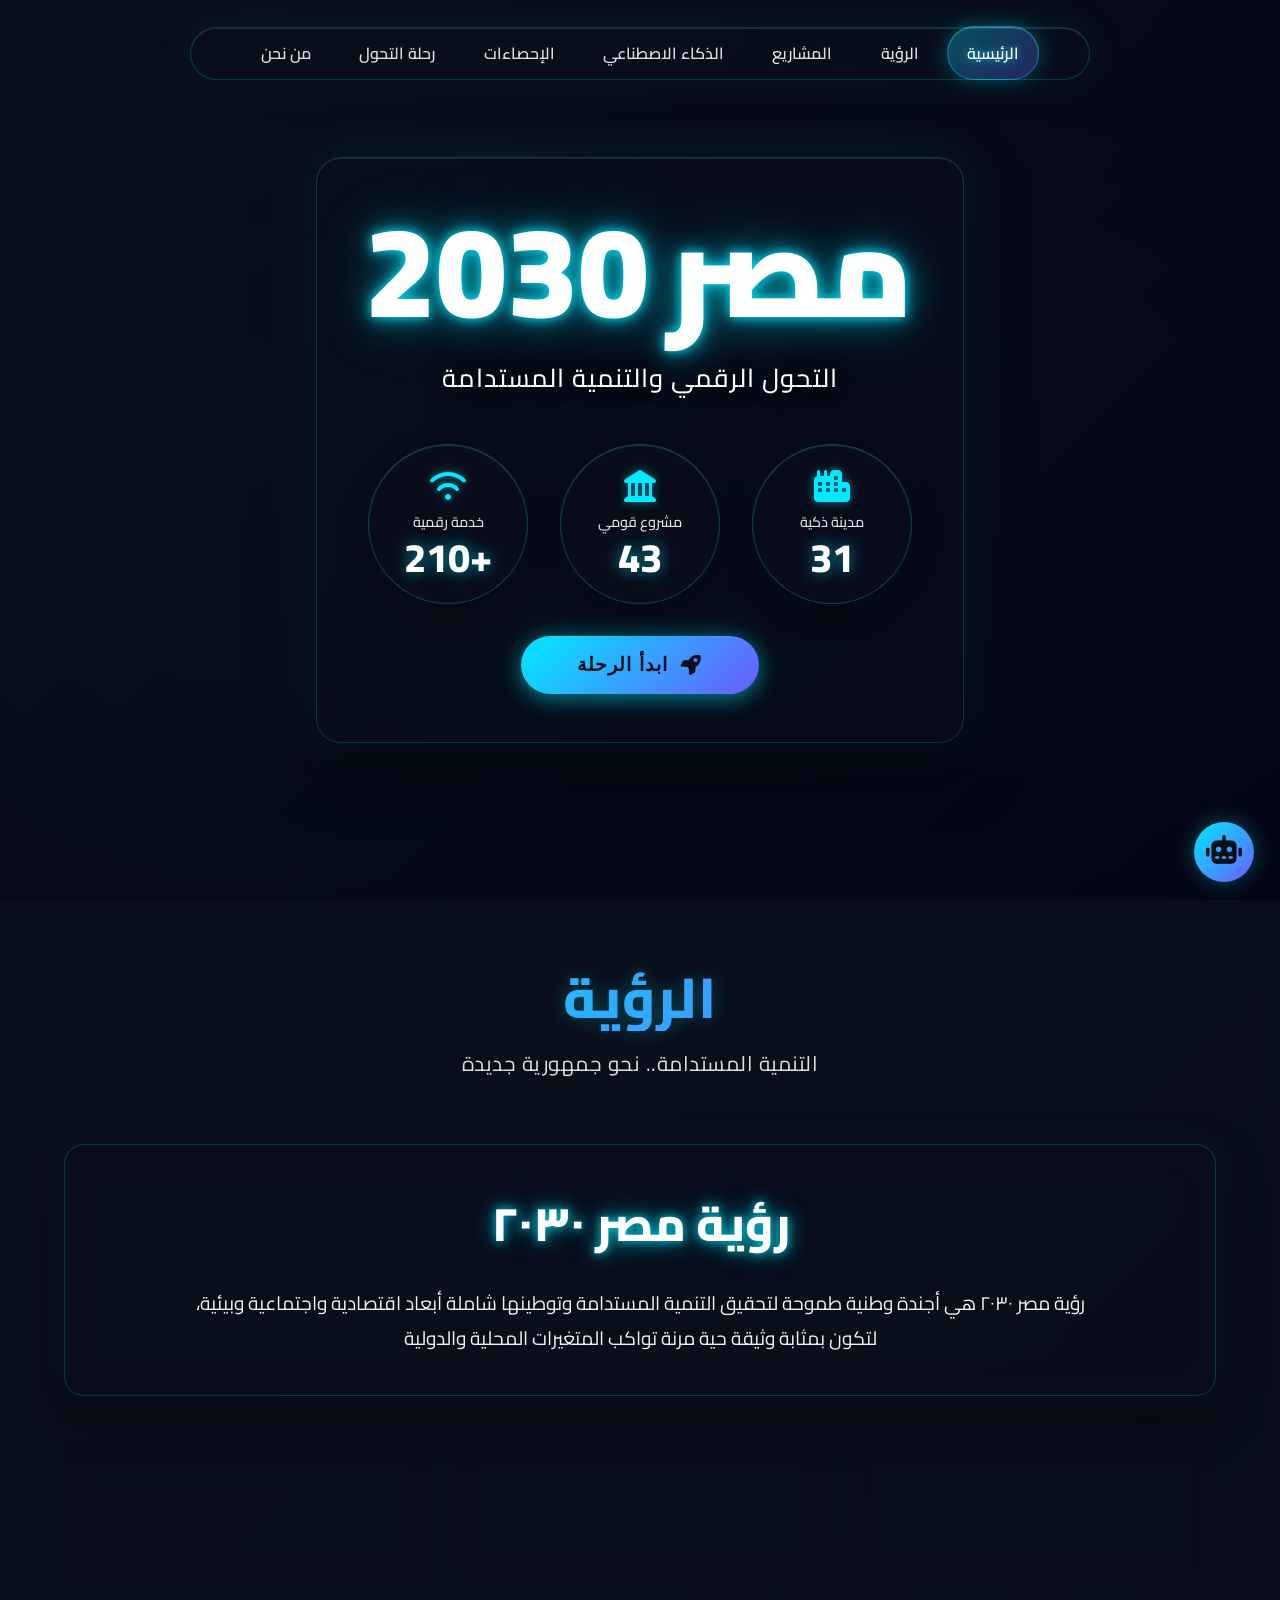
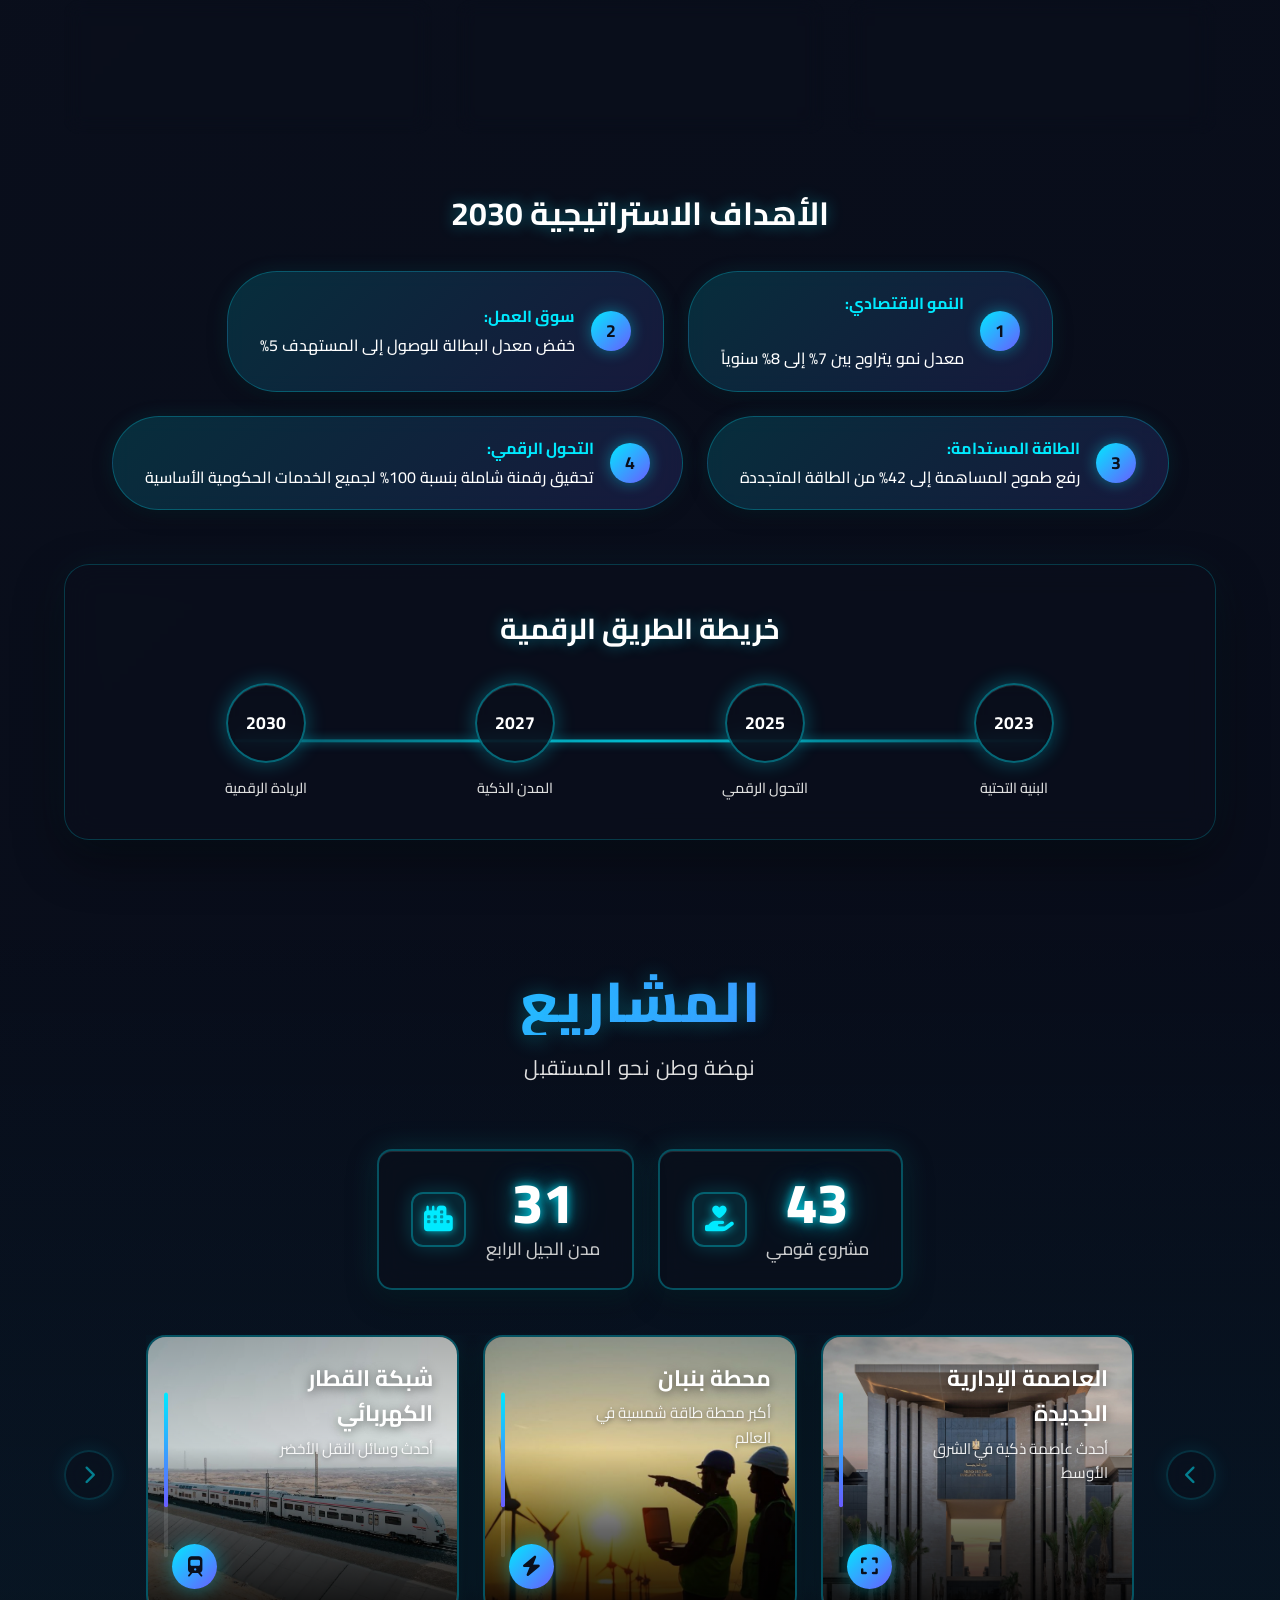
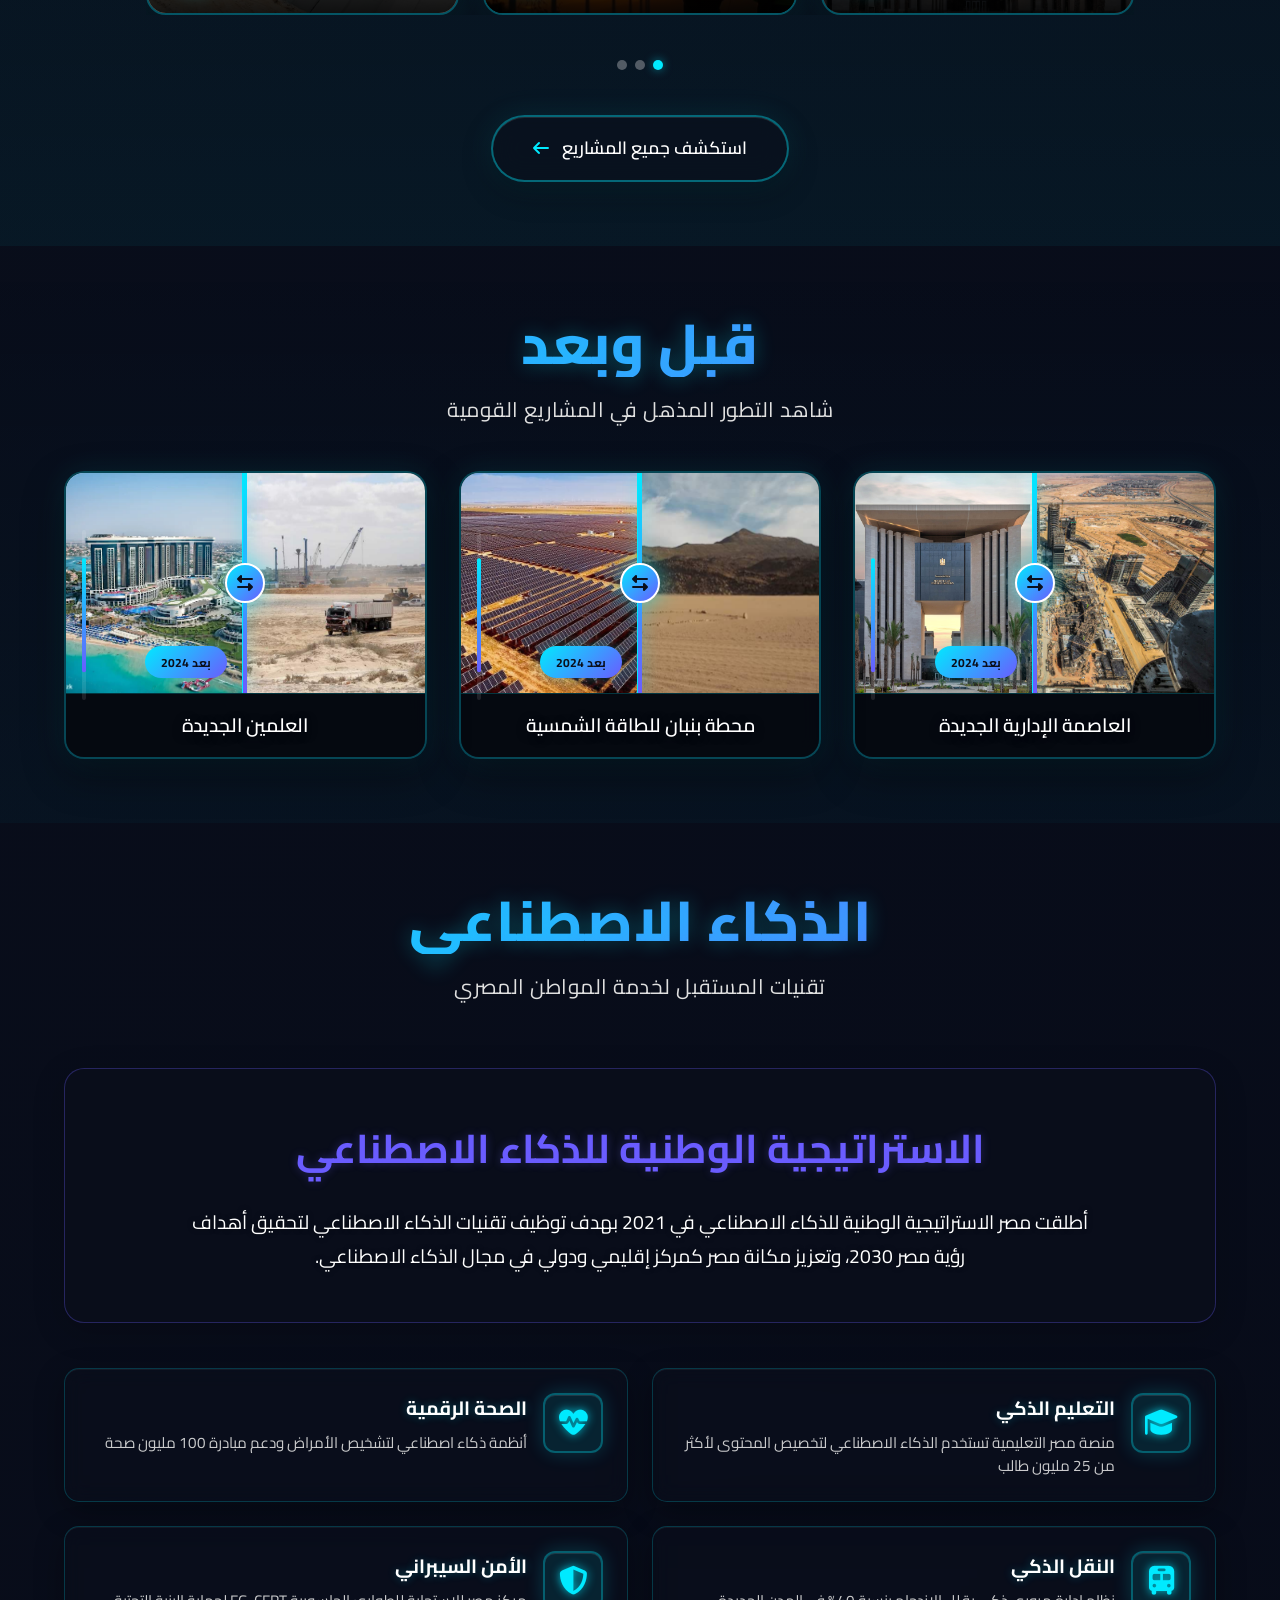
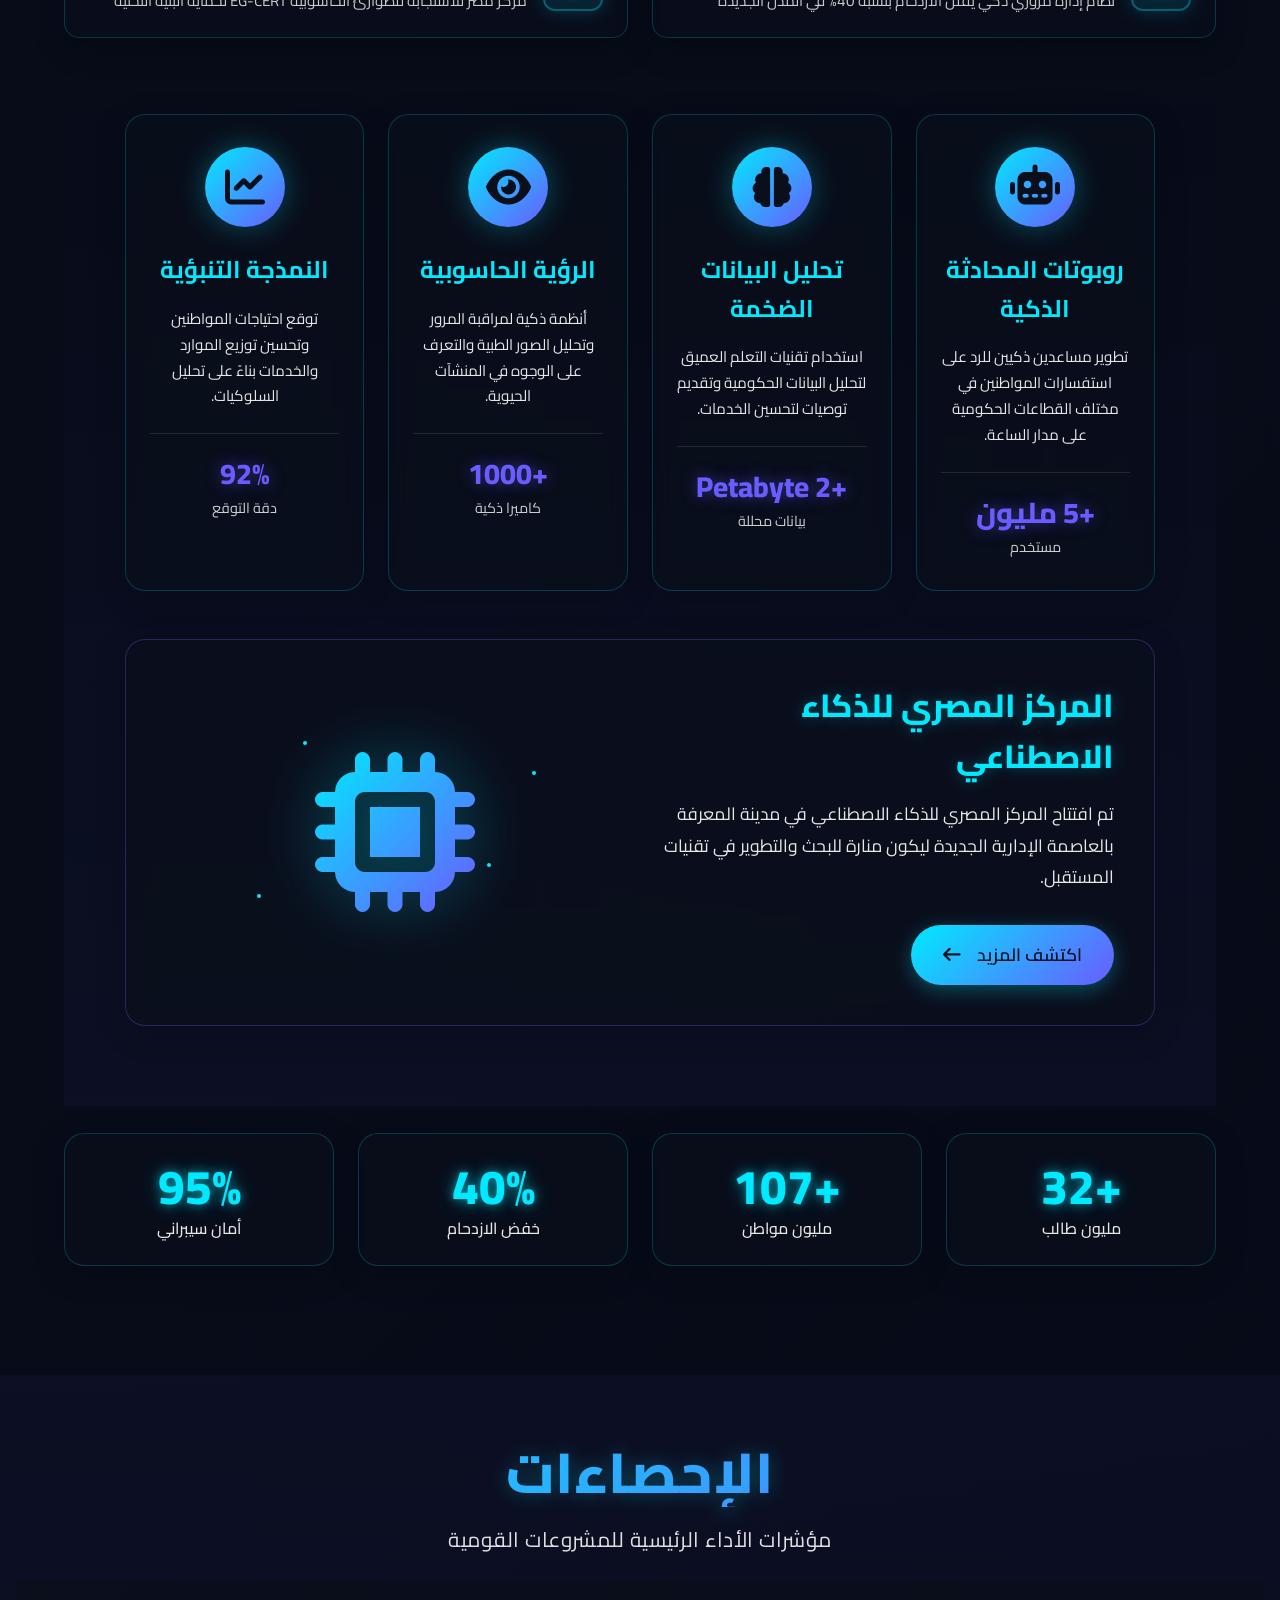
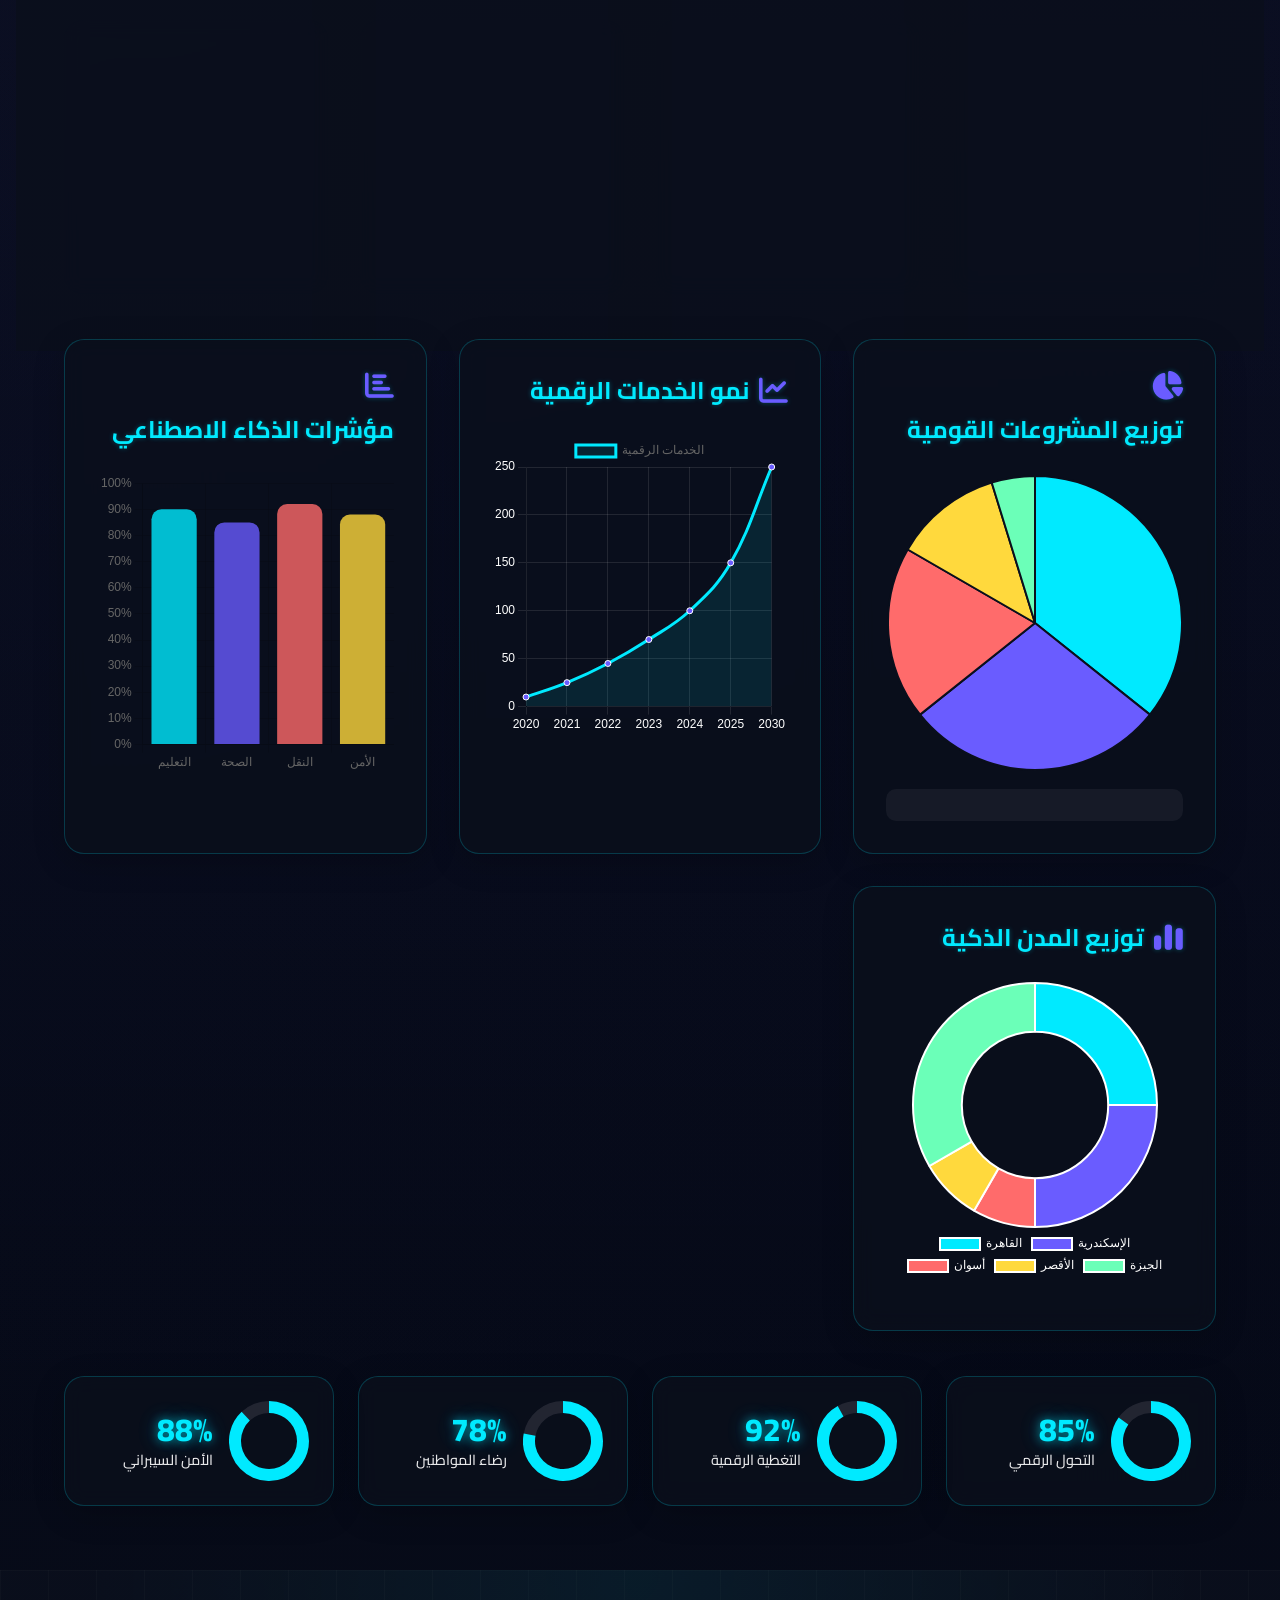
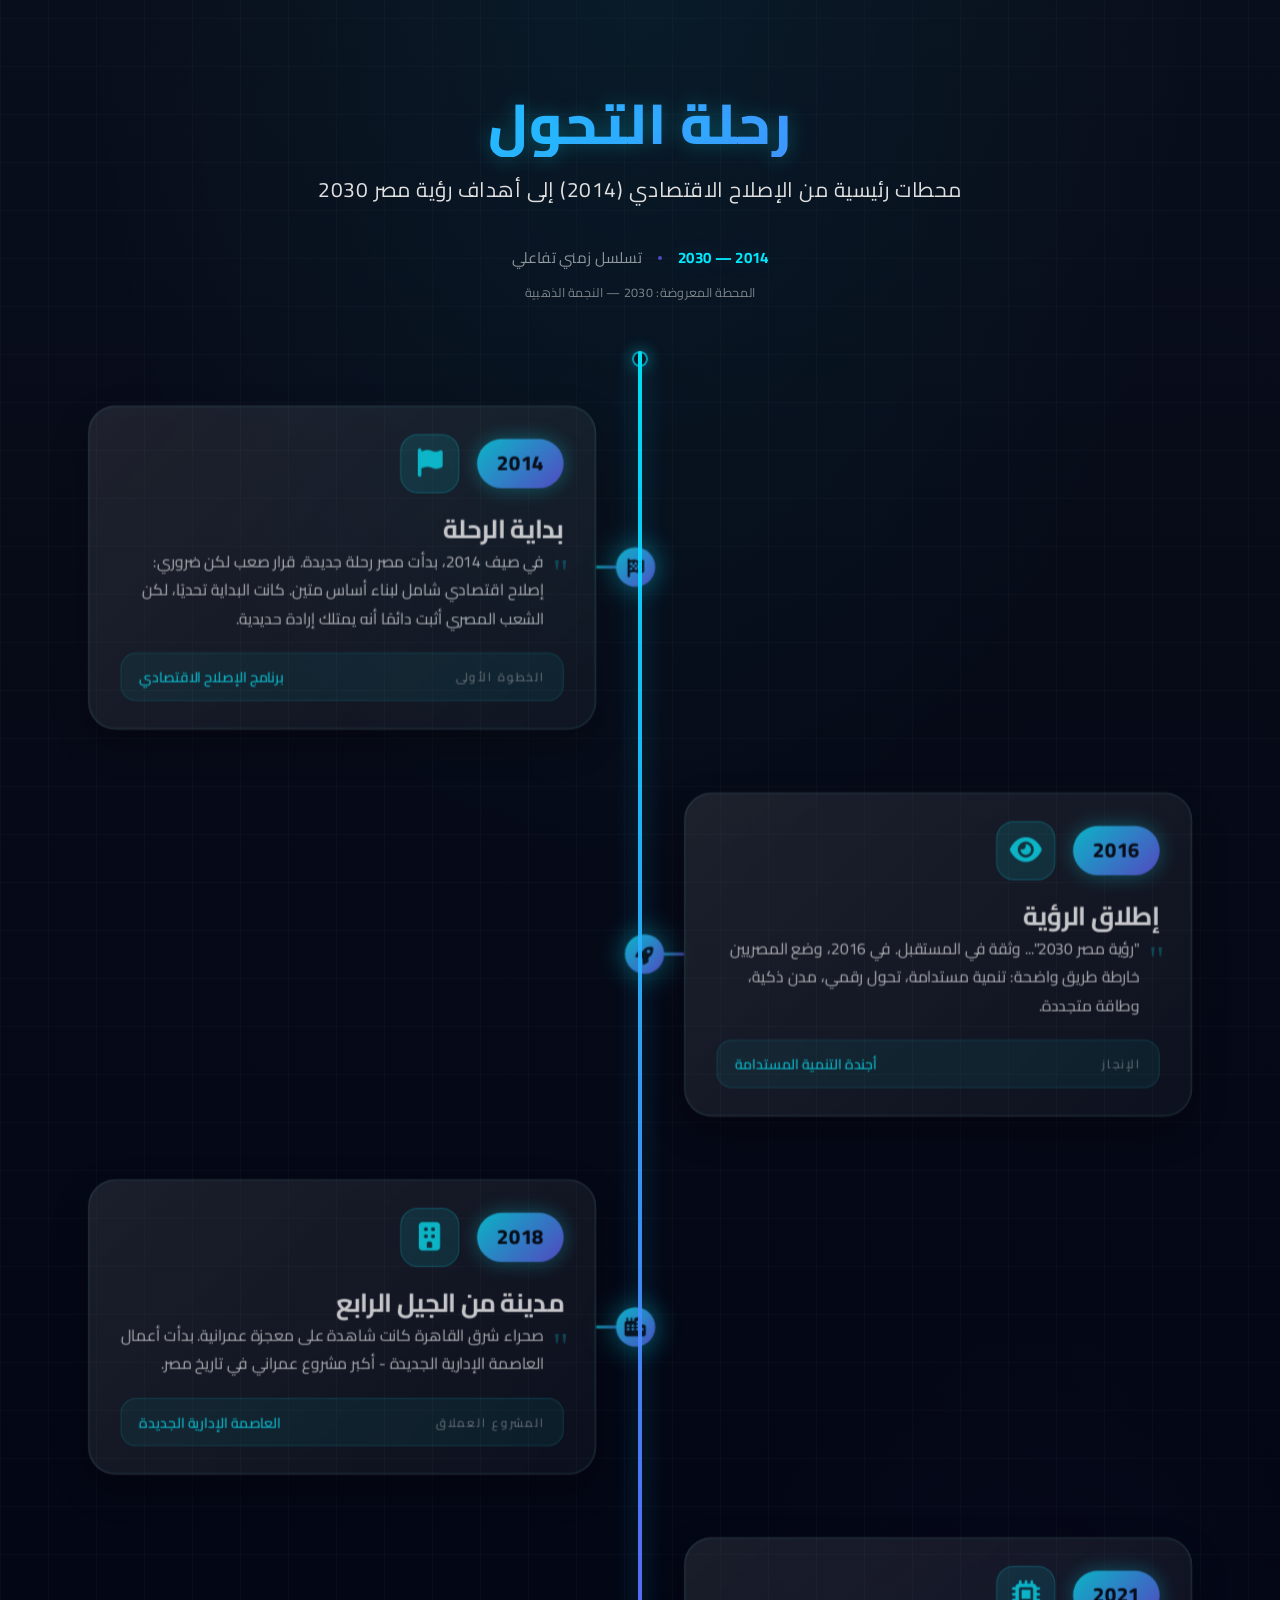
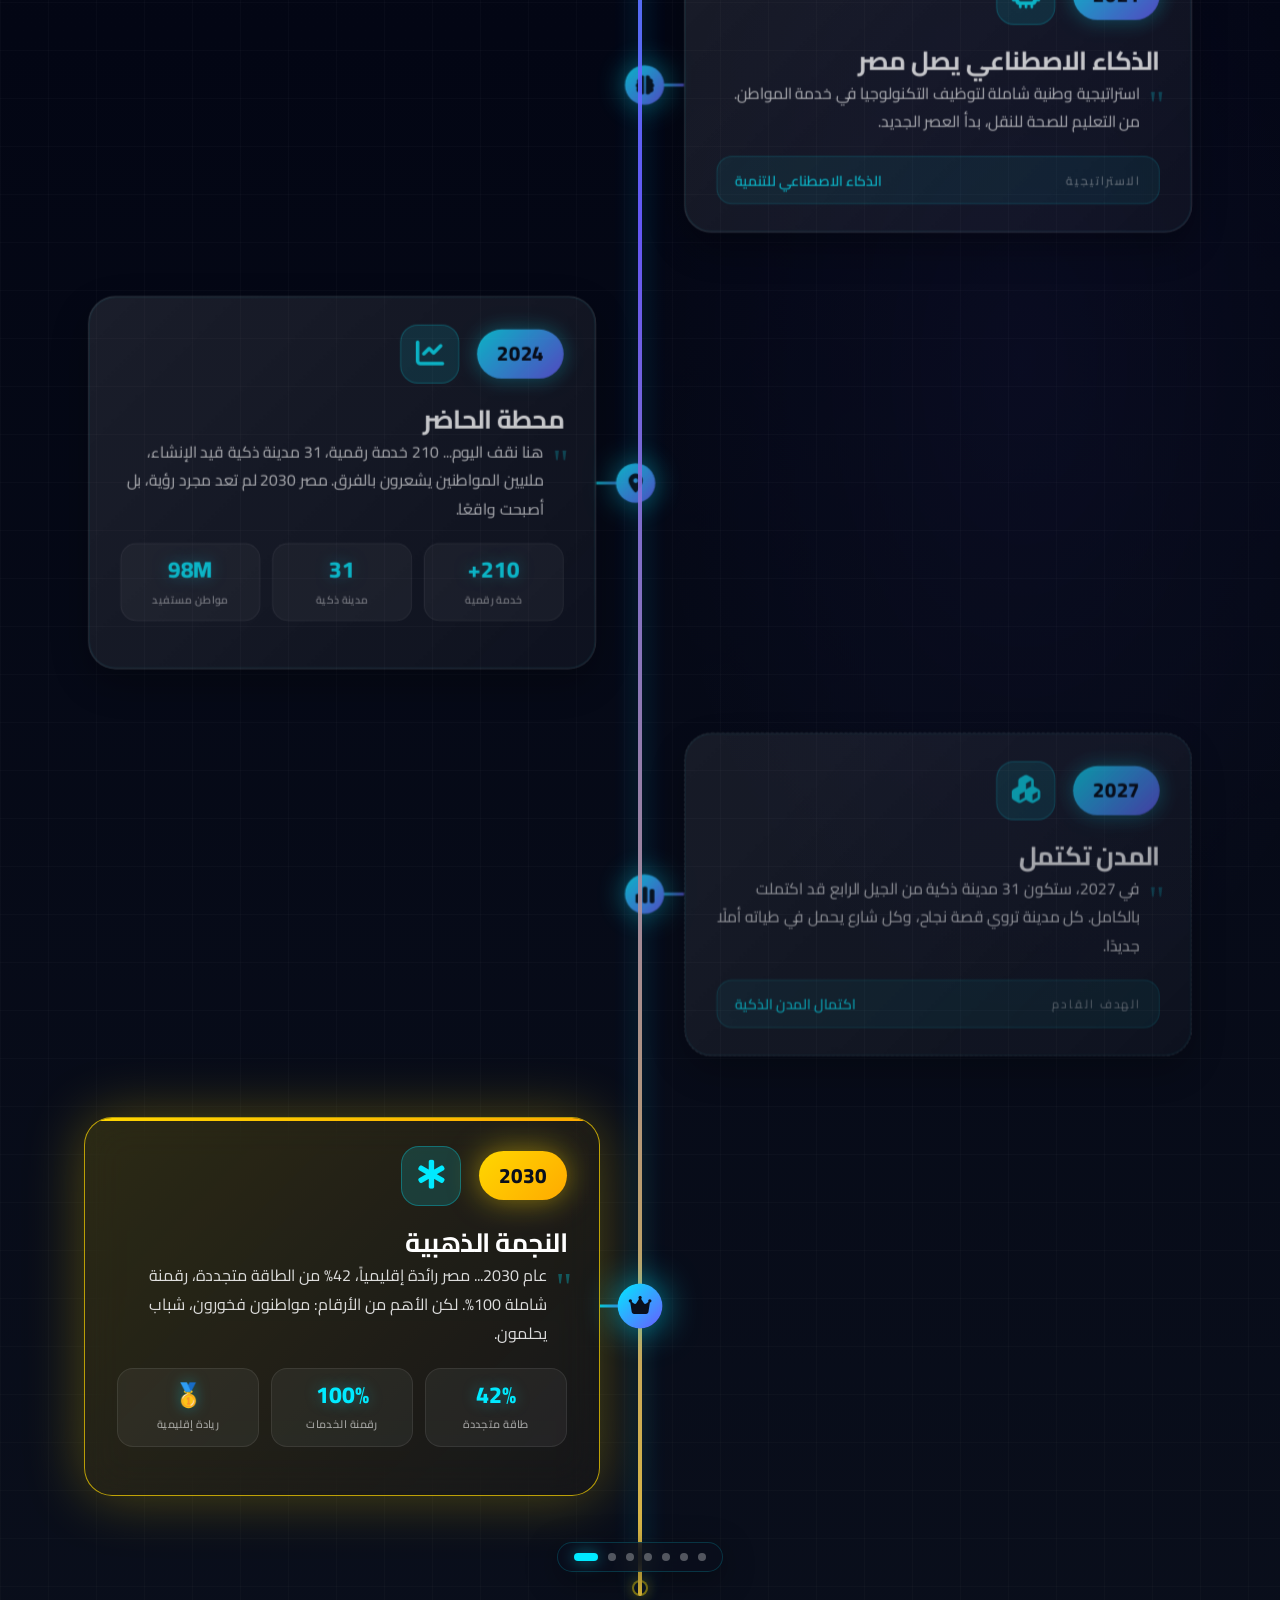
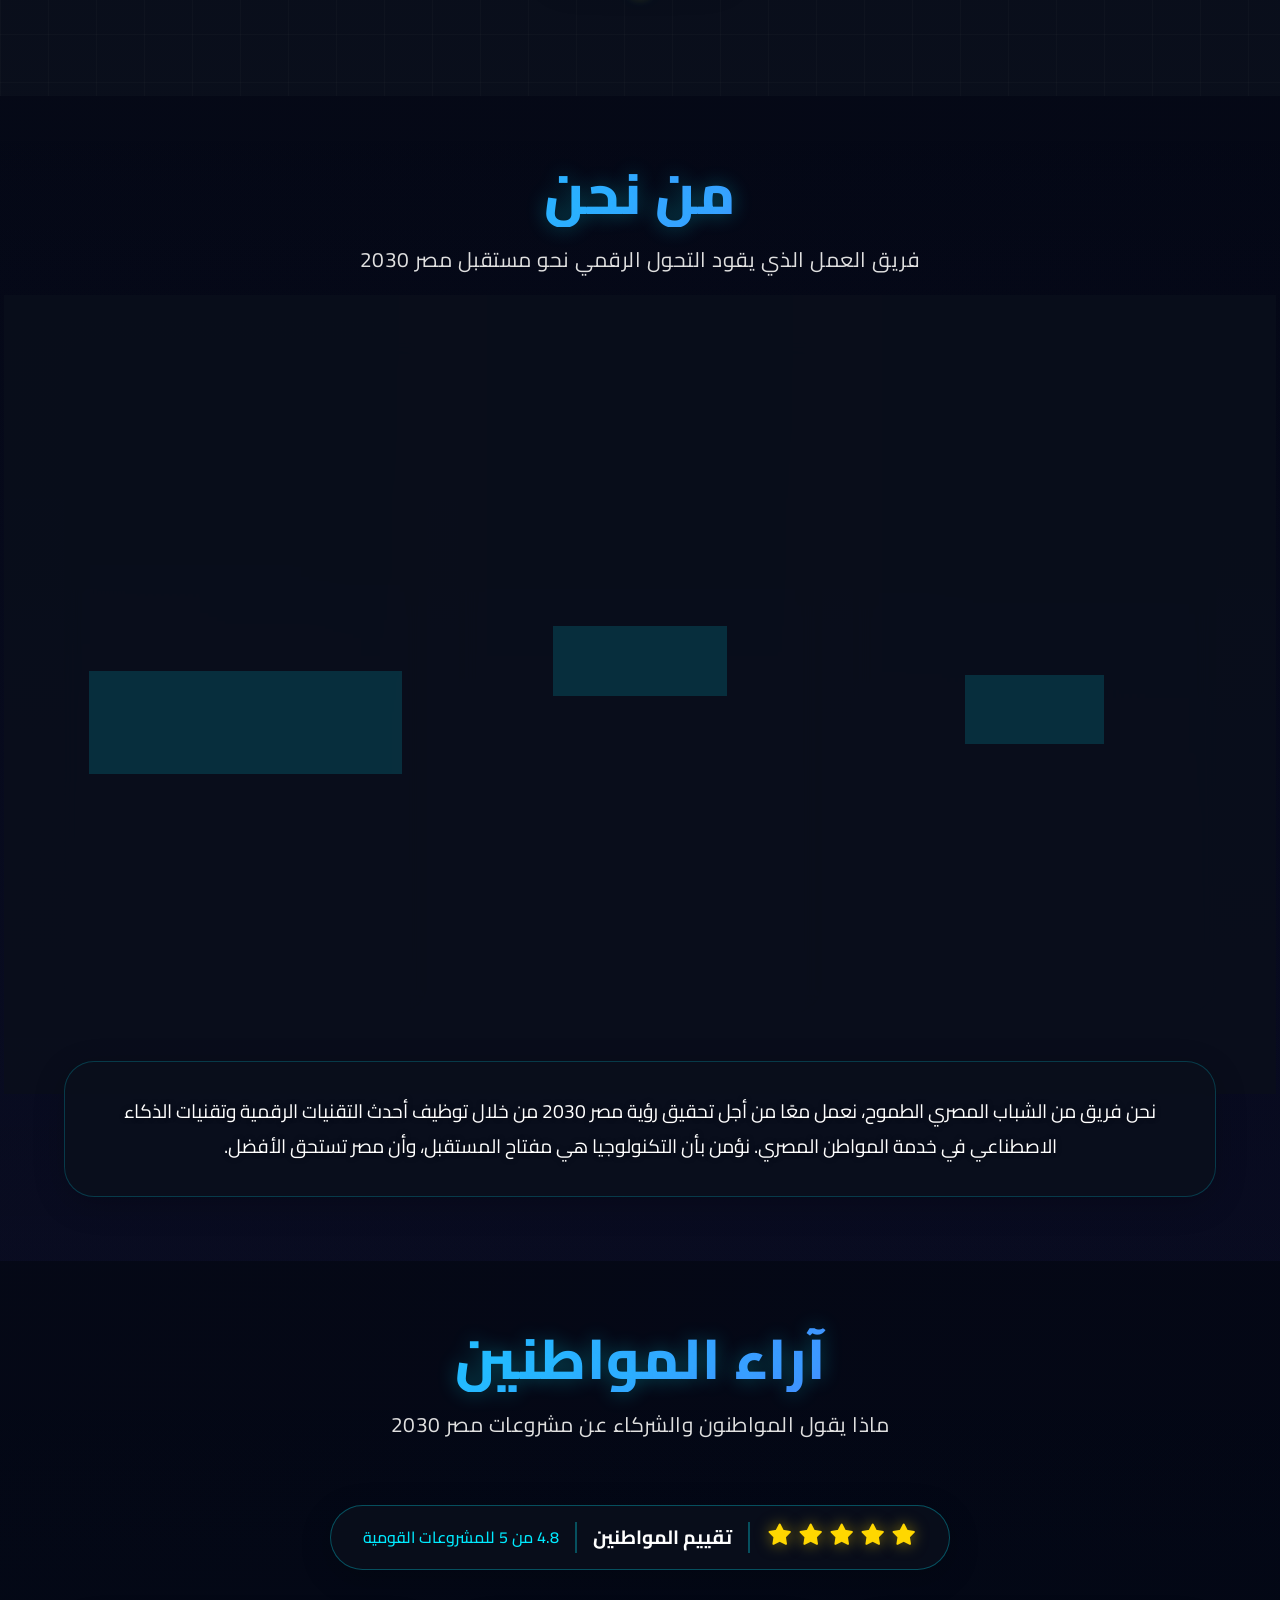
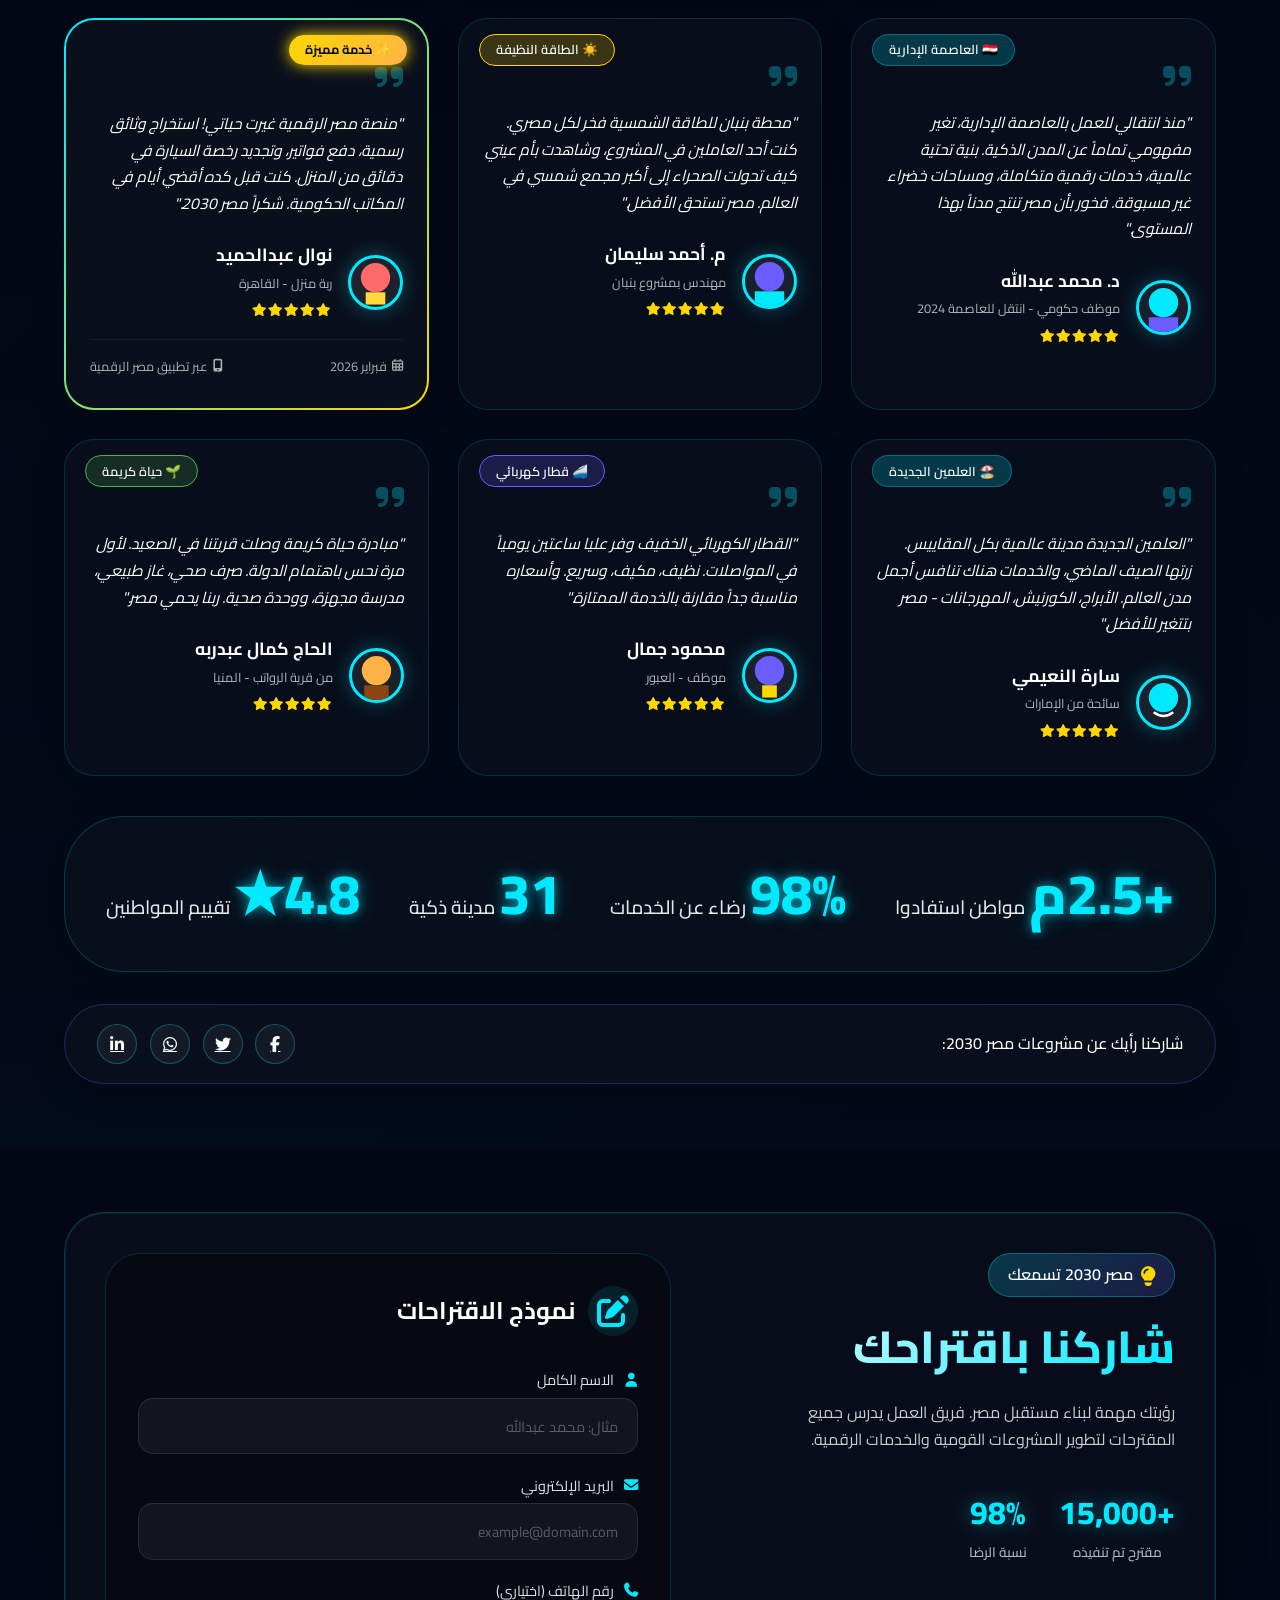
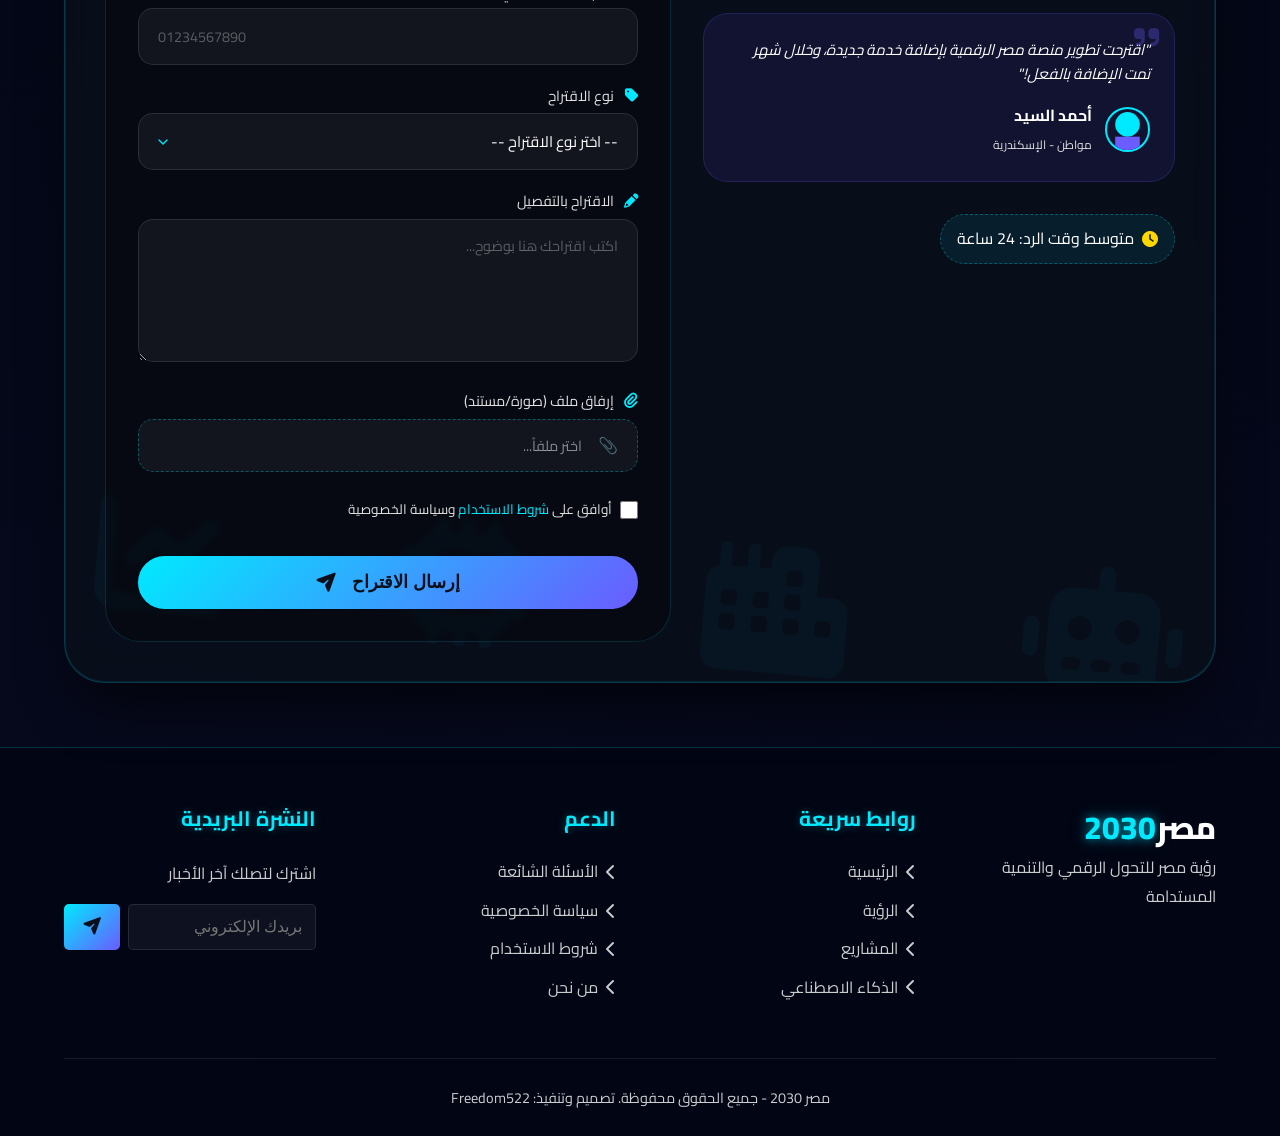
==== commit a7758b17: "Nothing special" ====
--- a/index.html
+++ b/index.html
@@ -1324,13 +1324,13 @@
 
     <!-- Smart Chatbot -->
     <div class="chatbot-container" id="chatbot">
-        <div class="chatbot-toggle glass">
+        <div class="chatbot-toggle glass" onclick="document.getElementById('chatbot').classList.toggle('active')">
             <i class="fas fa-robot"></i>
         </div>
         <div class="chatbot-window glass">
             <div class="chatbot-header">
                 <h3><i class="fas fa-robot"></i> المستشار الذكي</h3>
-                <button class="close-chat"><i class="fas fa-times"></i></button>
+                <button class="close-chat" onclick="document.getElementById('chatbot').classList.remove('active')"><i class="fas fa-times"></i></button>
             </div>
             <div class="chatbot-messages" id="chatMessages">
                 <div class="message bot">
--- a/css/style.css
+++ b/css/style.css
@@ -3842,10 +3842,19 @@
     overflow: hidden;
     background: rgba(10, 15, 28, 0.95);
     border: 1px solid rgba(0, 234, 255, 0.3);
+    border-radius: 15px;
+    z-index: 9999;
+    transition: all 0.3s ease;
+    transform: scale(0.8);
+    opacity: 0;
+    visibility: hidden;
 }
 
 .chatbot-container.active .chatbot-window {
-    display: flex;
+    display: flex !important;
+    visibility: visible !important;
+    opacity: 1 !important;
+    transform: scale(1) !important;
 }
 
 .chatbot-header {
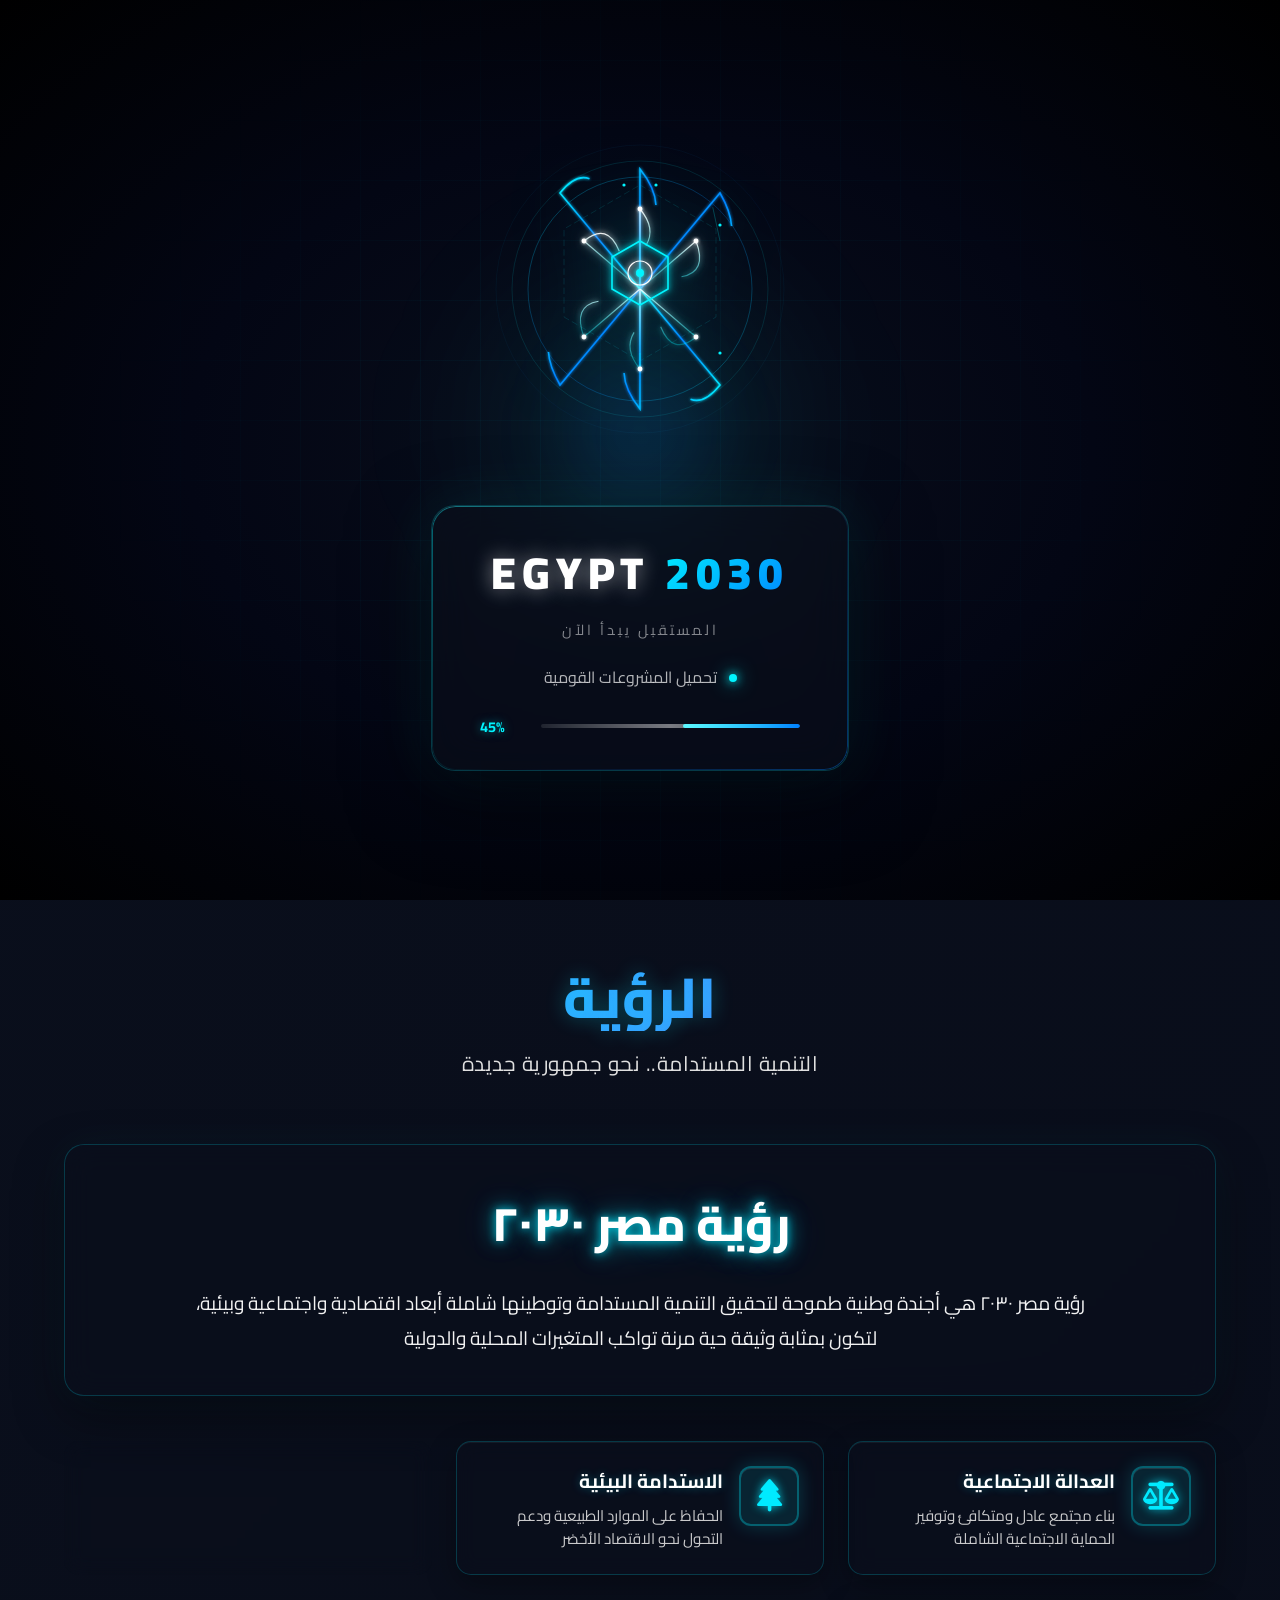
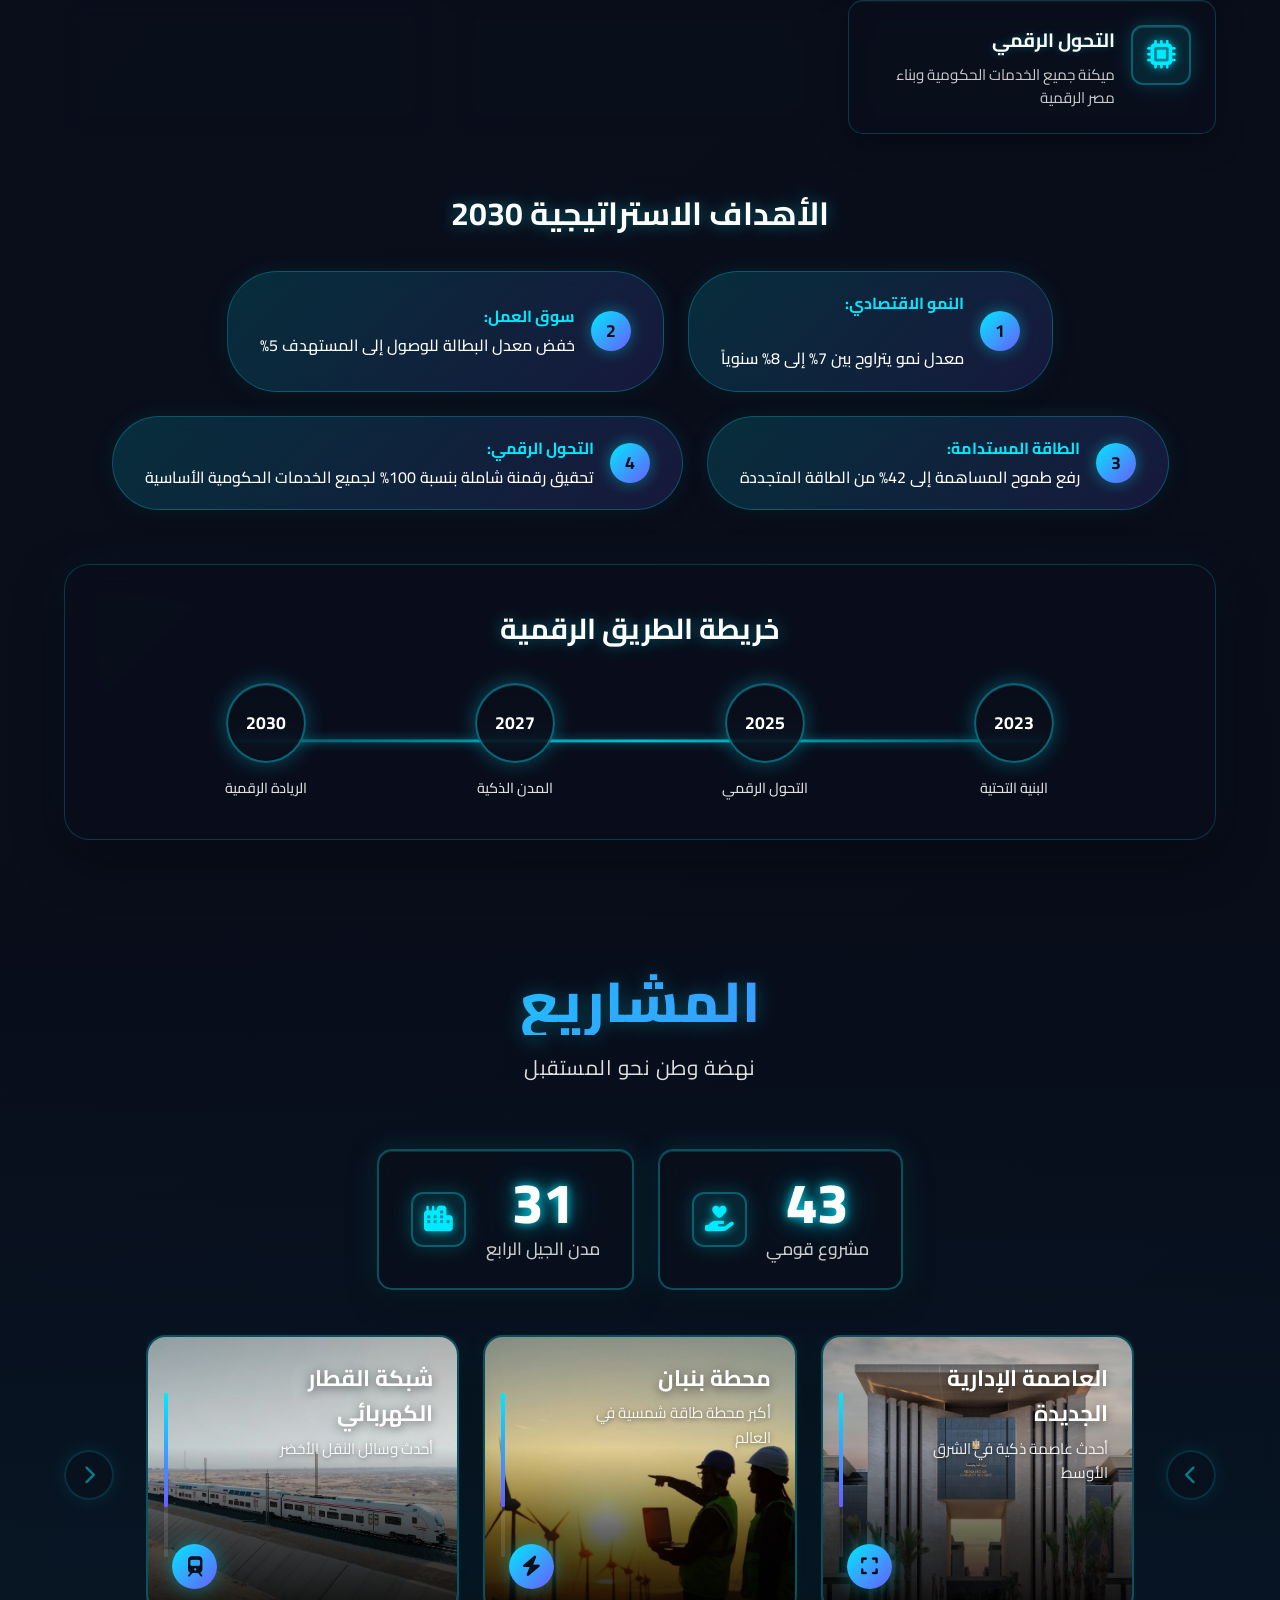
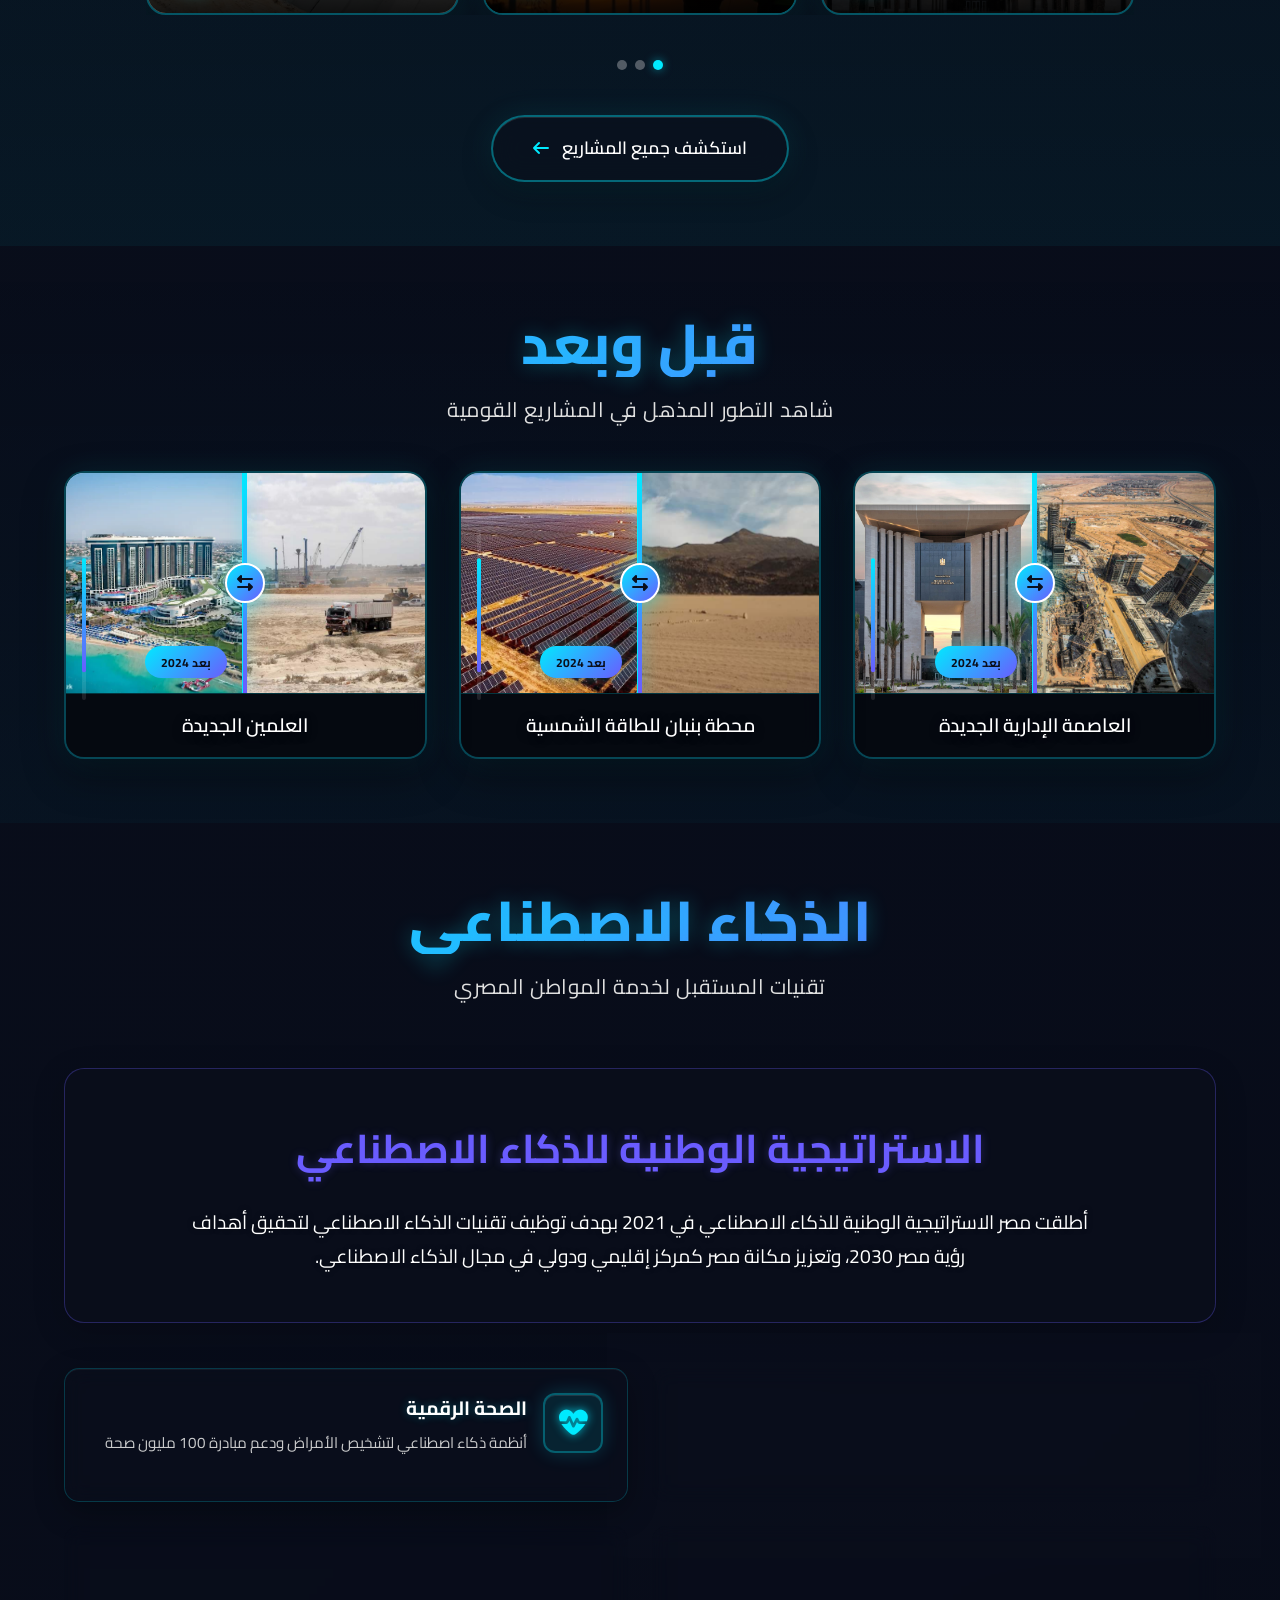
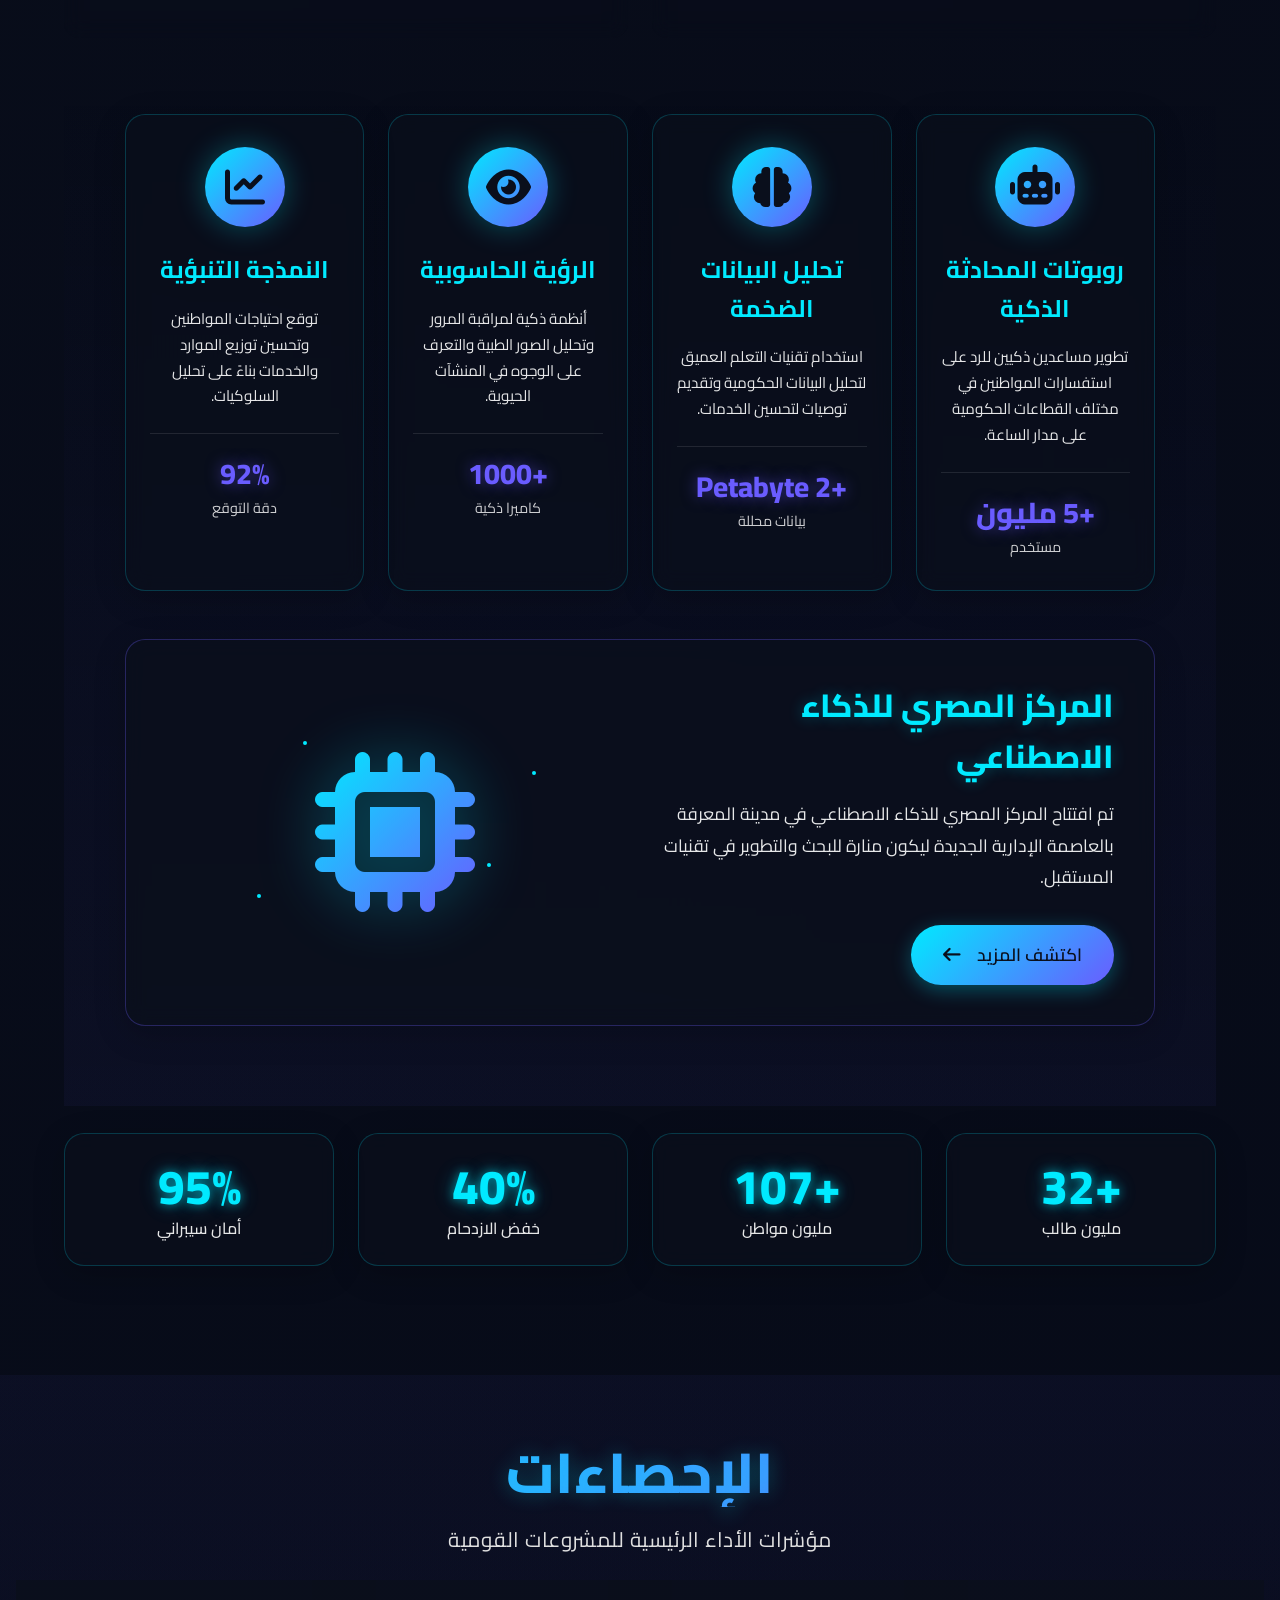
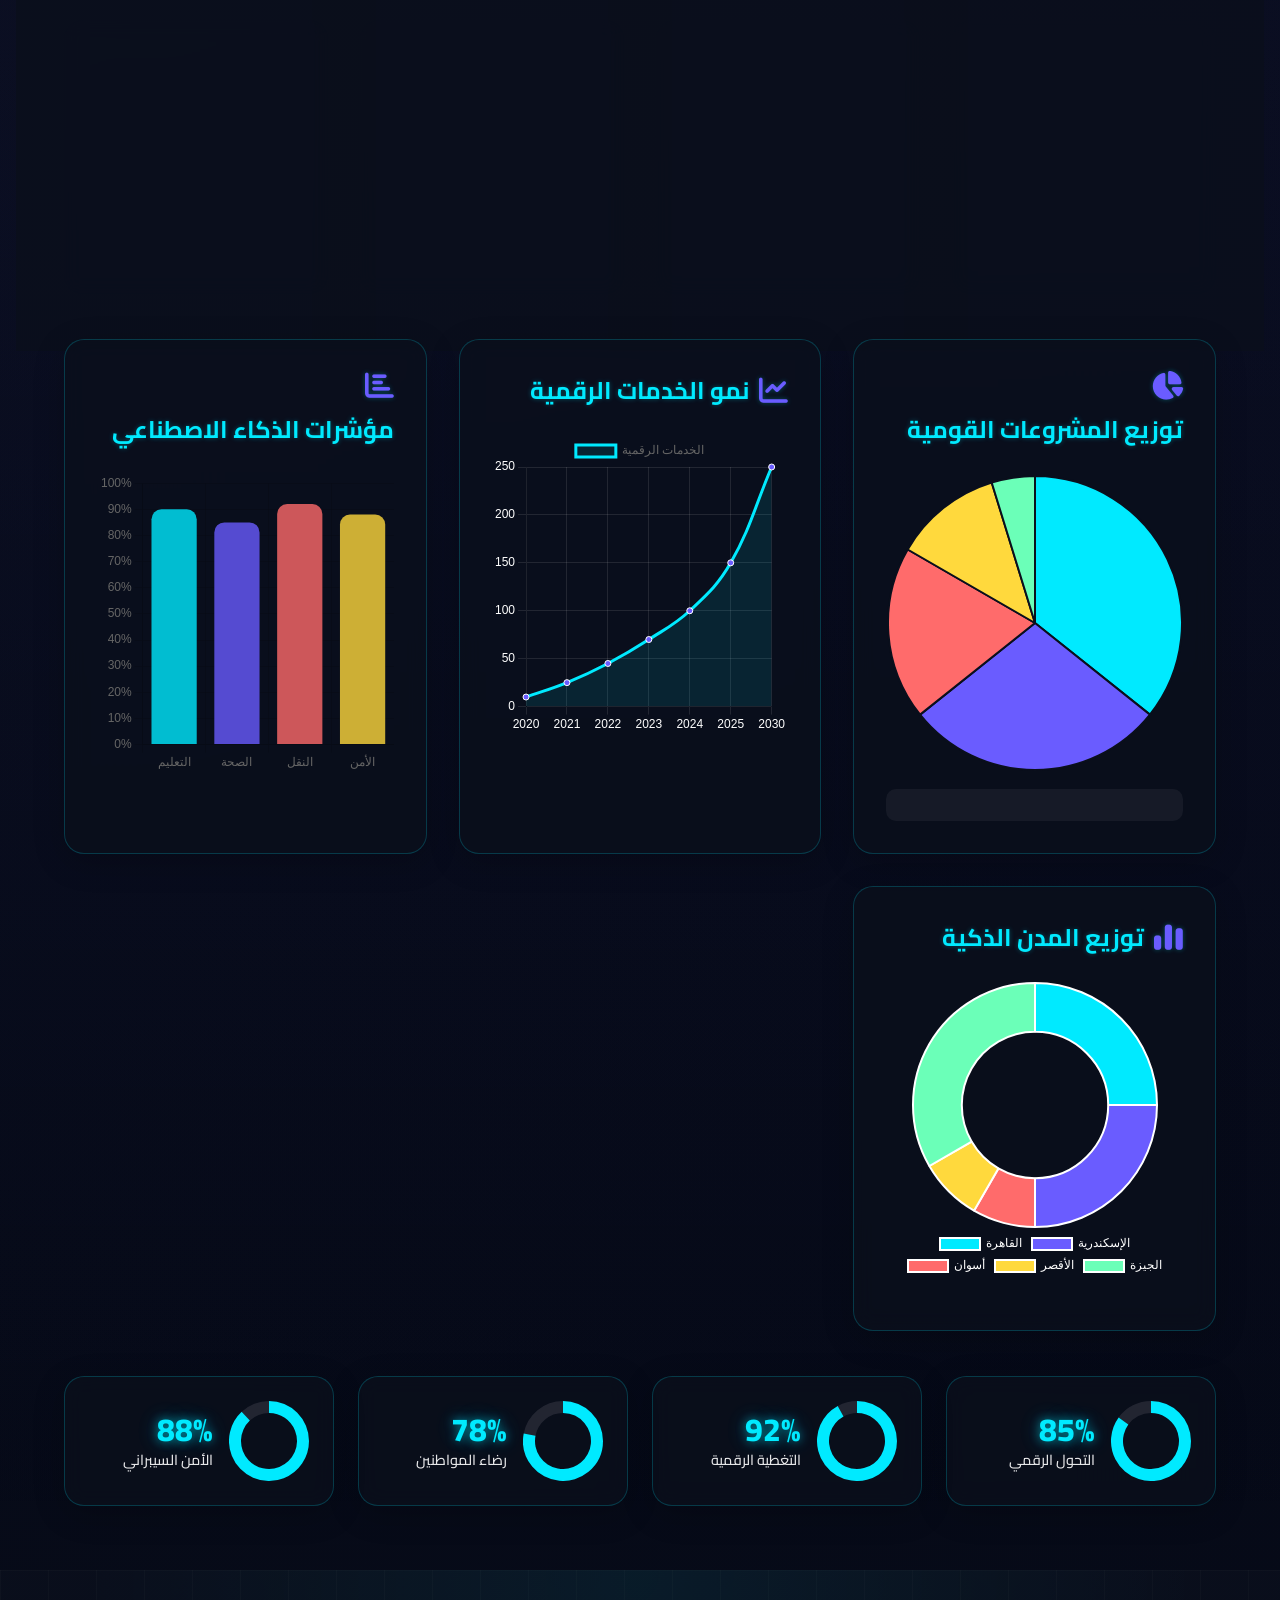
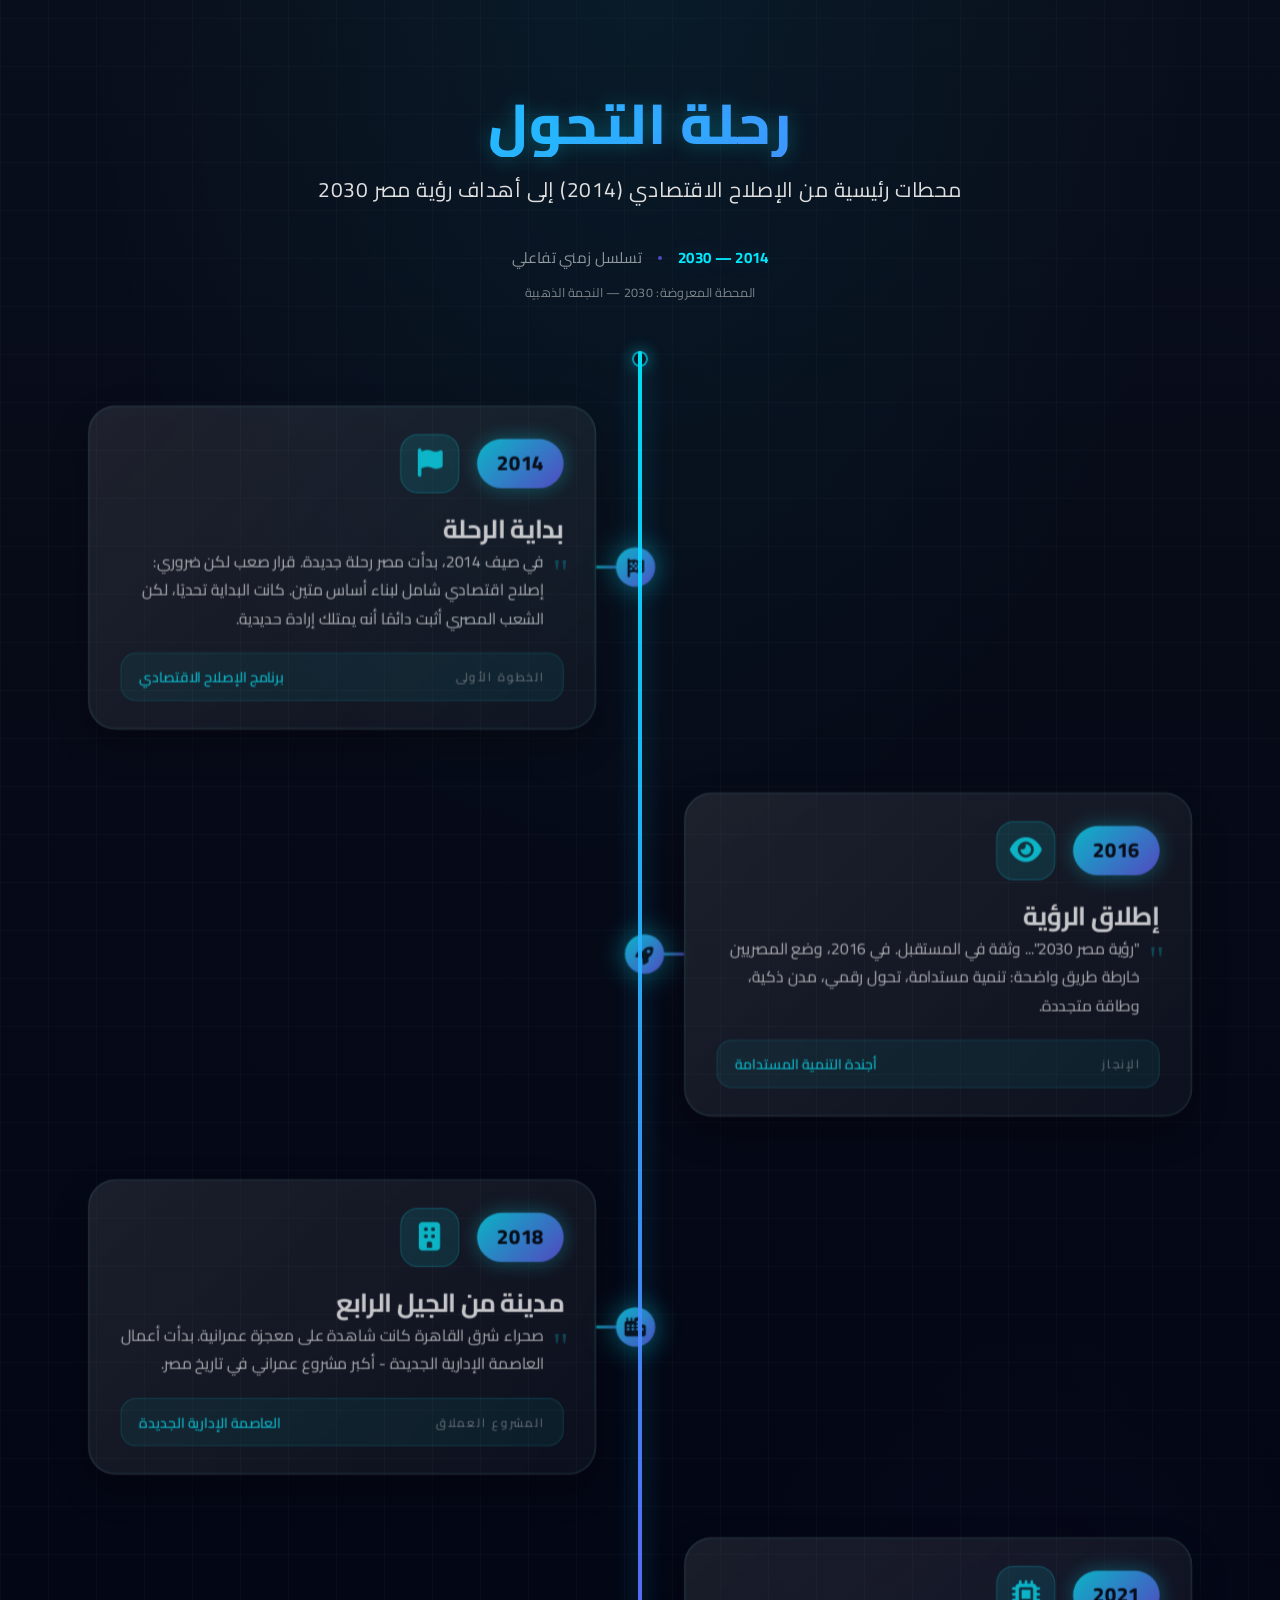
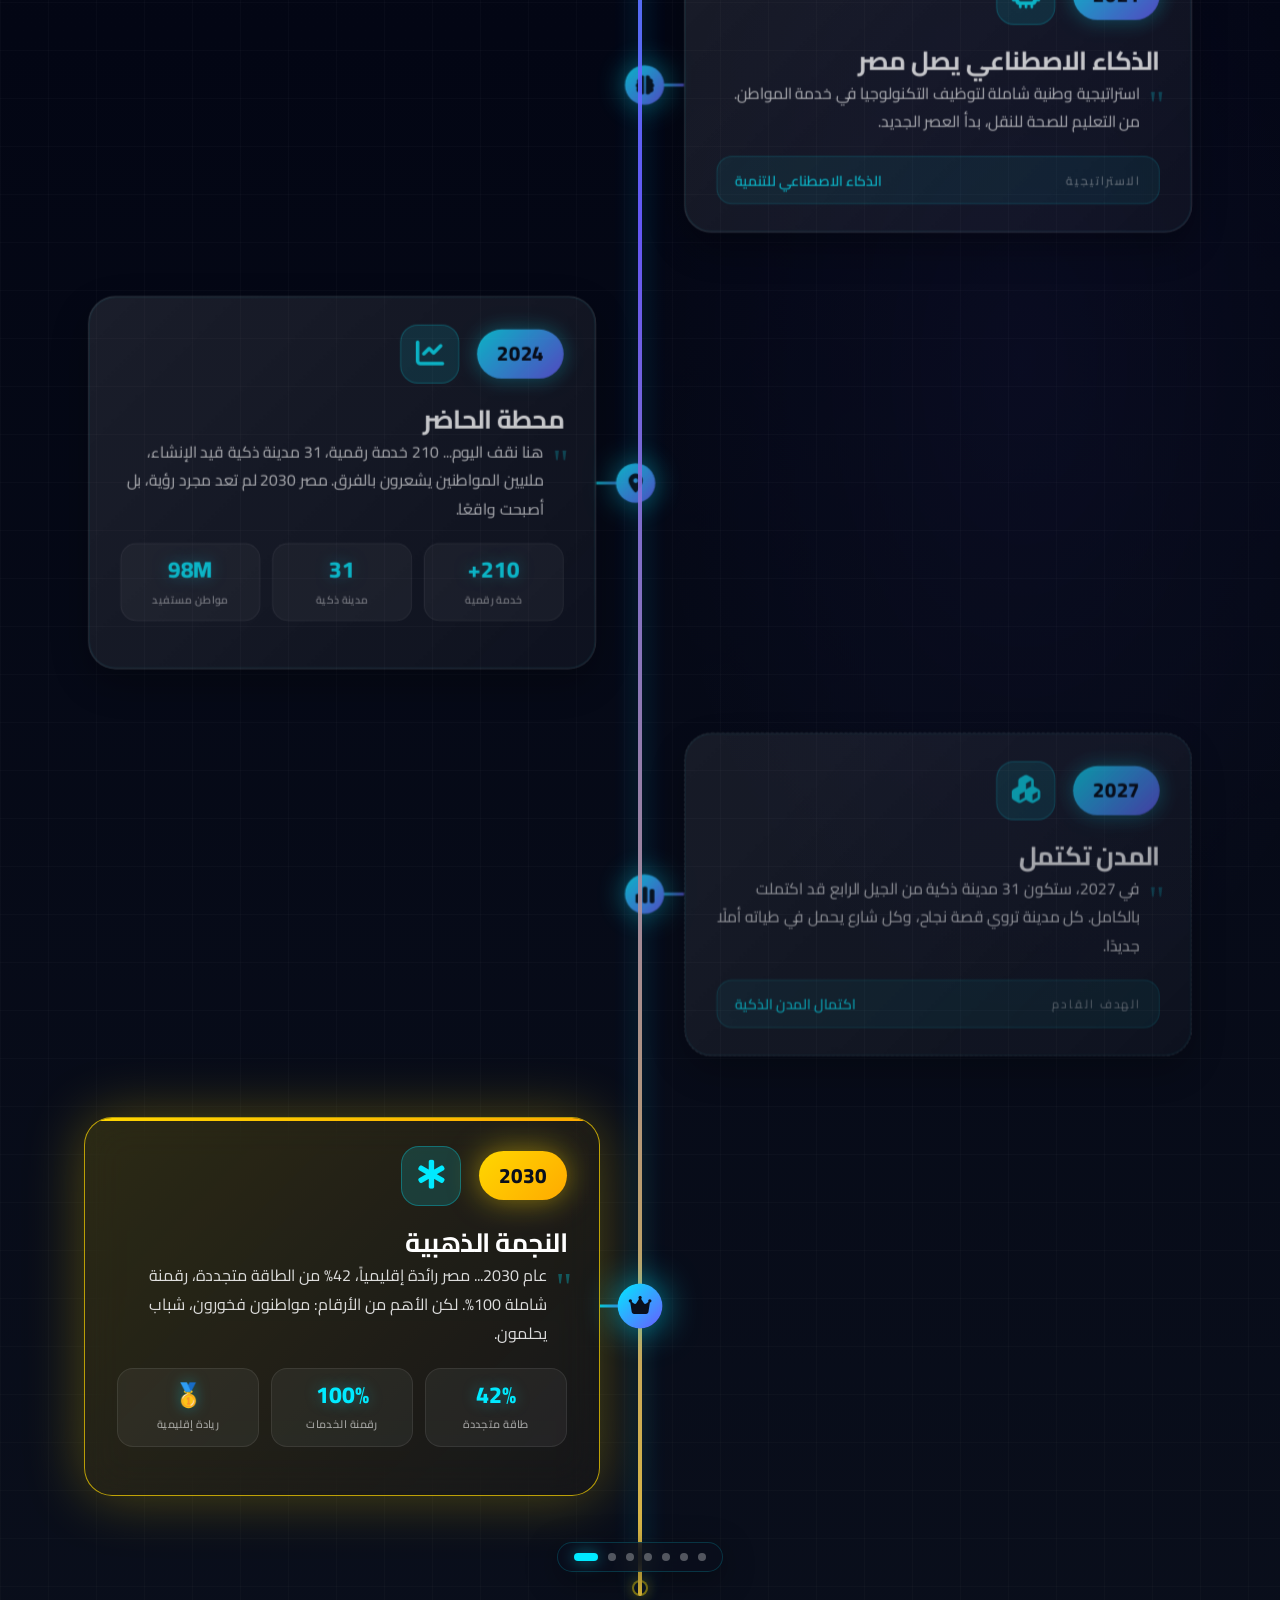
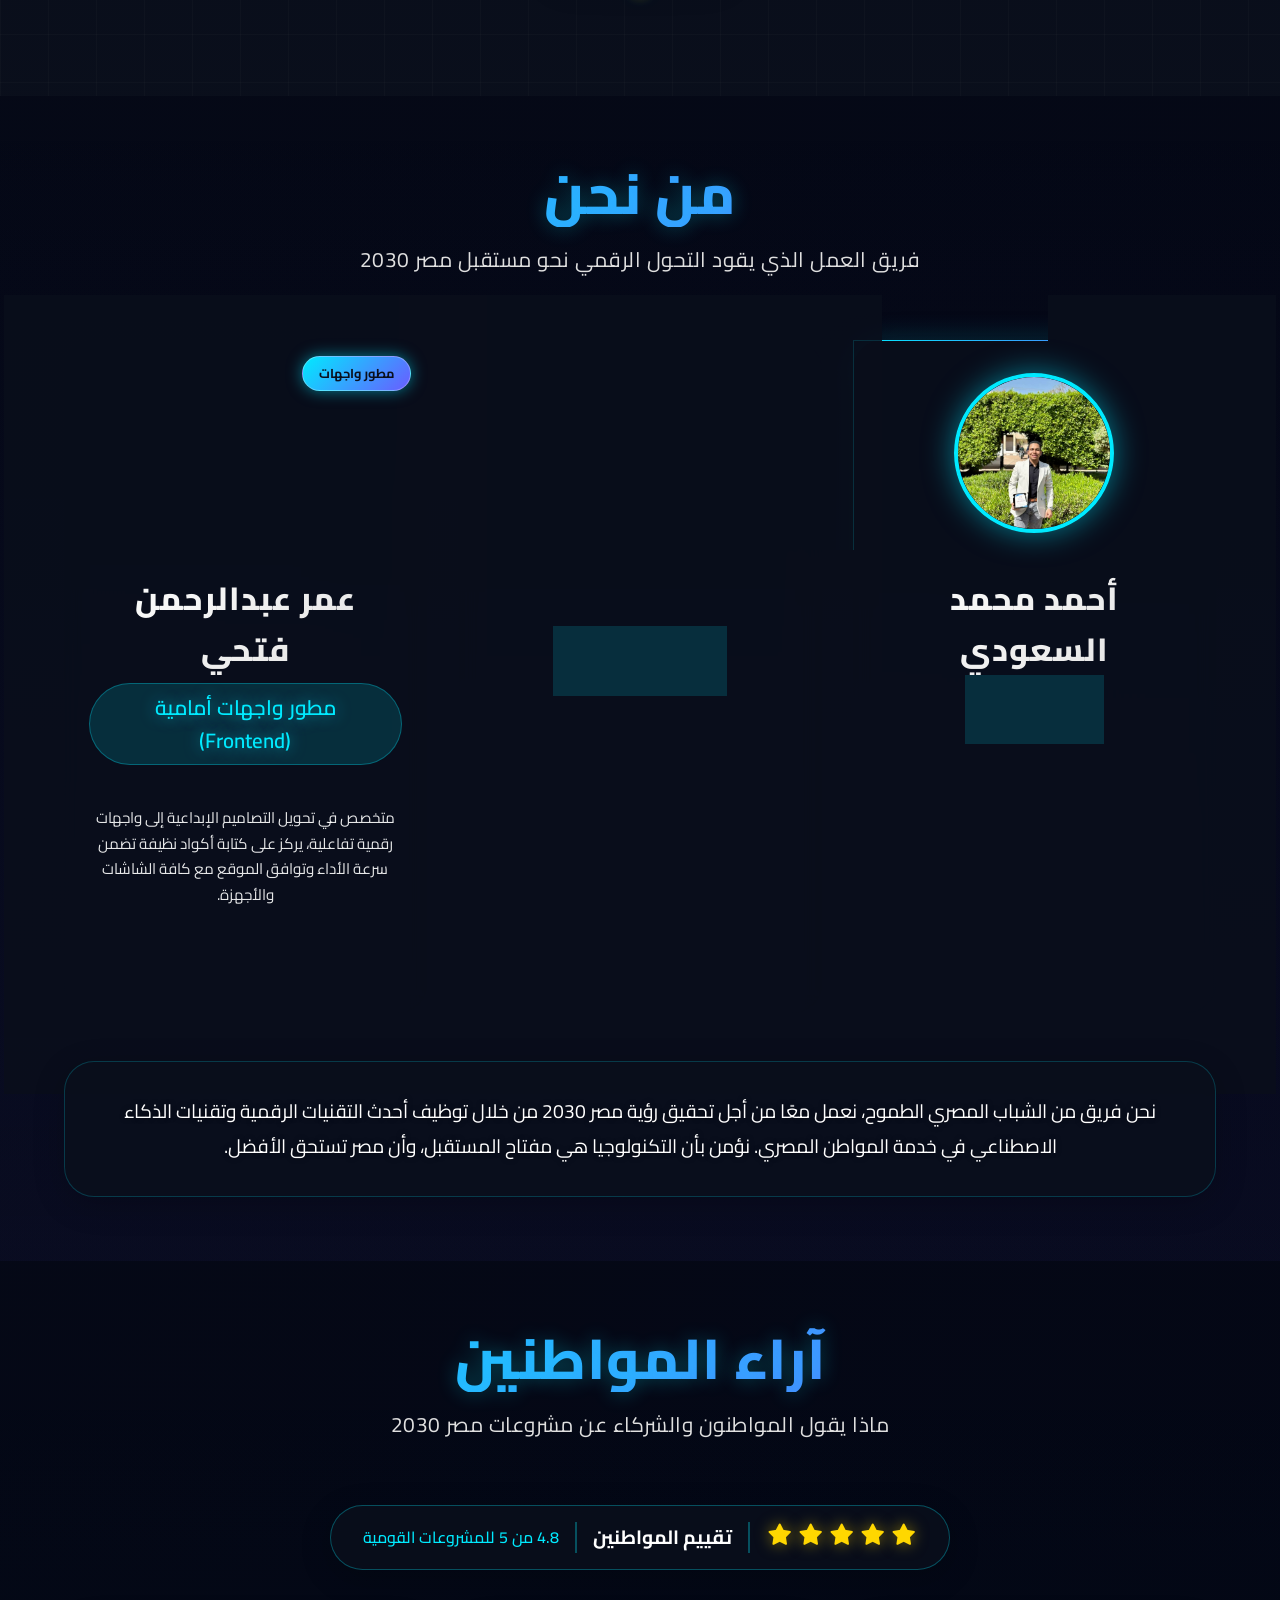
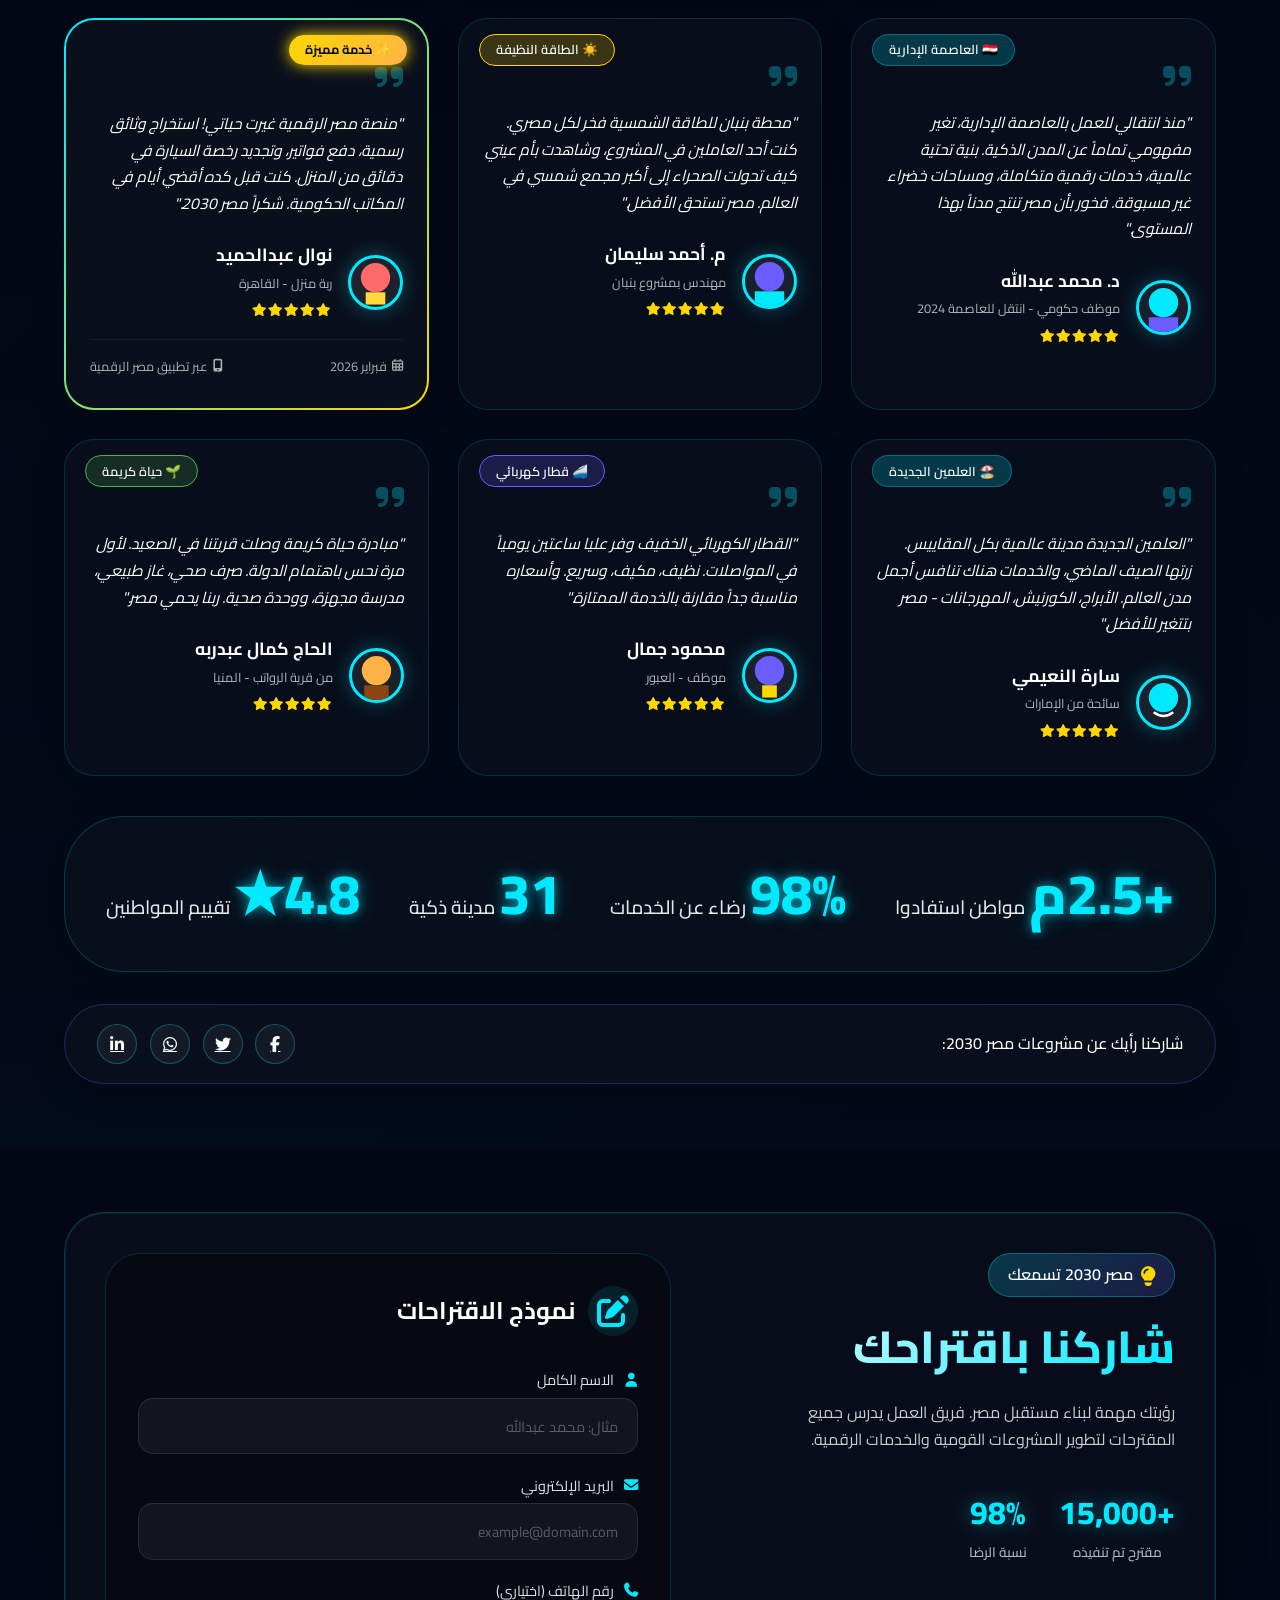
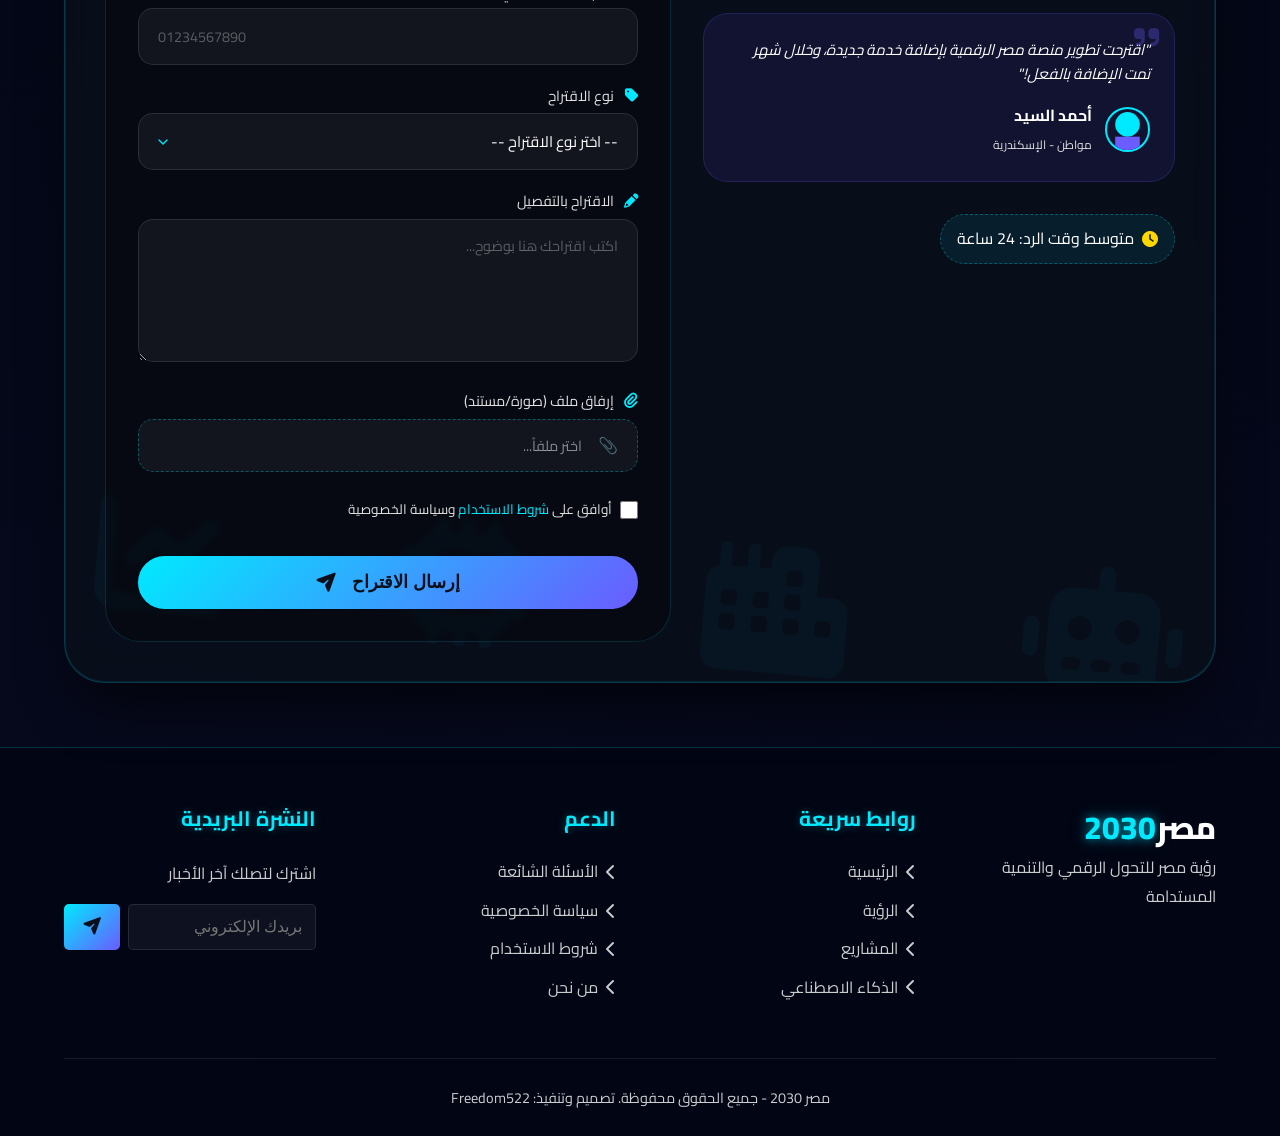
==== commit b2e9da0b: "Timeline & LoodingScrean" ====
--- a/index.html
+++ b/index.html
@@ -32,6 +32,148 @@
     <link rel="stylesheet" href="css/style.css">
 </head>
 <body>
+    <!-- Loading Screen - Lotus Tech Premium -->
+    <div id="loading-screen" aria-live="polite" aria-label="شاشة التحميل">
+        <div class="lotus-bg">
+            <div class="lotus-particles">
+                <span></span><span></span><span></span><span></span><span></span>
+                <span></span><span></span><span></span><span></span><span></span>
+            </div>
+            <div class="lotus-grid"></div>
+        </div>
+        
+        <div class="lotus-container">
+            <div class="lotus-glow-outer"></div>
+            <div class="lotus-glow-inner"></div>
+            
+            <!-- Lotus Tech SVG Premium -->
+            <div class="lotus-svg-wrapper" aria-hidden="true">
+                <svg class="lotus-tech" viewBox="0 0 400 400" role="img" aria-label="Lotus Technology">
+                    <defs>
+                        <linearGradient id="lotusGrad1" x1="0%" y1="0%" x2="100%" y2="100%">
+                            <stop offset="0%" stop-color="#00f5ff"/>
+                            <stop offset="50%" stop-color="#0080ff"/>
+                            <stop offset="100%" stop-color="#00f5ff"/>
+                        </linearGradient>
+                        <linearGradient id="lotusGrad2" x1="0%" y1="0%" x2="0%" y2="100%">
+                            <stop offset="0%" stop-color="#ffffff" stop-opacity="0.9"/>
+                            <stop offset="100%" stop-color="#00f5ff" stop-opacity="0.3"/>
+                        </linearGradient>
+                        <filter id="glowPremium" x="-100%" y="-100%" width="300%" height="300%">
+                            <feGaussianBlur stdDeviation="3" result="blur1"/>
+                            <feGaussianBlur stdDeviation="6" result="blur2"/>
+                            <feMerge>
+                                <feMergeNode in="blur2"/>
+                                <feMergeNode in="blur1"/>
+                                <feMergeNode in="SourceGraphic"/>
+                            </feMerge>
+                        </filter>
+                        <filter id="softGlow" x="-50%" y="-50%" width="200%" height="200%">
+                            <feGaussianBlur stdDeviation="2" result="blur"/>
+                            <feMerge>
+                                <feMergeNode in="blur"/>
+                                <feMergeNode in="SourceGraphic"/>
+                            </feMerge>
+                        </filter>
+                    </defs>
+                    
+                    <!-- Outer decorative rings -->
+                    <circle class="lotus-ring orbit-1" cx="200" cy="200" r="180" fill="none" stroke="url(#lotusGrad1)" stroke-width="0.3" opacity="0.2"/>
+                    <circle class="lotus-ring orbit-2" cx="200" cy="200" r="160" fill="none" stroke="#00f5ff" stroke-width="0.5" opacity="0.3"/>
+                    <circle class="lotus-ring orbit-3" cx="200" cy="200" r="140" fill="none" stroke="url(#lotusGrad1)" stroke-width="0.8" opacity="0.4"/>
+                    
+                    <!-- Tech hexagon frame -->
+                    <polygon class="hex-frame" points="200,70 295,125 295,235 200,290 105,235 105,125" fill="none" stroke="#00f5ff" stroke-width="0.5" opacity="0.3" stroke-dasharray="8 4"/>
+                    
+                    <!-- Lotus petals outer layer -->
+                    <g class="lotus-petals-outer" filter="url(#softGlow)">
+                        <path class="petal-outer" d="M200 200 L200 50 Q240 100 200 140 Q160 100 200 50" fill="none" stroke="url(#lotusGrad1)" stroke-width="2"/>
+                        <path class="petal-outer" d="M200 200 L300 80 Q340 150 270 170 Q240 140 200 200" fill="none" stroke="url(#lotusGrad1)" stroke-width="2"/>
+                        <path class="petal-outer" d="M200 200 L300 320 Q260 370 230 290 Q240 250 200 200" fill="none" stroke="url(#lotusGrad1)" stroke-width="2"/>
+                        <path class="petal-outer" d="M200 200 L200 350 Q160 300 200 260 Q240 300 200 350" fill="none" stroke="url(#lotusGrad1)" stroke-width="2"/>
+                        <path class="petal-outer" d="M200 200 L100 320 Q60 250 130 230 Q160 260 200 200" fill="none" stroke="url(#lotusGrad1)" stroke-width="2"/>
+                        <path class="petal-outer" d="M200 200 L100 80 Q140 30 170 110 Q160 150 200 200" fill="none" stroke="url(#lotusGrad1)" stroke-width="2"/>
+                    </g>
+                    
+                    <!-- Lotus petals inner layer -->
+                    <g class="lotus-petals-inner" filter="url(#glowPremium)">
+                        <path class="petal-inner" d="M200 200 L200 100 Q225 130 200 155 Q175 130 200 100" fill="none" stroke="url(#lotusGrad2)" stroke-width="1.5"/>
+                        <path class="petal-inner" d="M200 200 L270 140 Q285 180 250 185 Q235 165 200 200" fill="none" stroke="url(#lotusGrad2)" stroke-width="1.5"/>
+                        <path class="petal-inner" d="M200 200 L270 260 Q240 285 225 245 Q235 225 200 200" fill="none" stroke="url(#lotusGrad2)" stroke-width="1.5"/>
+                        <path class="petal-inner" d="M200 200 L200 300 Q175 270 200 245 Q225 270 200 300" fill="none" stroke="url(#lotusGrad2)" stroke-width="1.5"/>
+                        <path class="petal-inner" d="M200 200 L130 260 Q115 220 150 215 Q165 235 200 200" fill="none" stroke="url(#lotusGrad2)" stroke-width="1.5"/>
+                        <path class="petal-inner" d="M200 200 L130 140 Q160 115 175 155 Q165 175 200 200" fill="none" stroke="url(#lotusGrad2)" stroke-width="1.5"/>
+                    </g>
+                    
+                    <!-- Central Core -->
+                    <g class="core-system" filter="url(#glowPremium)">
+                        <polygon class="core-hex" points="200,140 235,160 235,200 200,220 165,200 165,160" fill="none" stroke="#00f5ff" stroke-width="2"/>
+                        <circle class="core-center" cx="200" cy="180" r="15" fill="none" stroke="#ffffff" stroke-width="1.5"/>
+                        <circle class="core-dot" cx="200" cy="180" r="5" fill="#00f5ff"/>
+                    </g>
+                    
+                    <!-- Circuit connections -->
+                    <g class="circuit-connections" opacity="0.6">
+                        <line x1="200" y1="180" x2="200" y2="100" stroke="#00f5ff" stroke-width="1"/>
+                        <line x1="200" y1="180" x2="270" y2="140" stroke="#00f5ff" stroke-width="1"/>
+                        <line x1="200" y1="180" x2="270" y2="260" stroke="#00f5ff" stroke-width="1"/>
+                        <line x1="200" y1="180" x2="200" y2="300" stroke="#00f5ff" stroke-width="1"/>
+                        <line x1="200" y1="180" x2="130" y2="260" stroke="#00f5ff" stroke-width="1"/>
+                        <line x1="200" y1="180" x2="130" y2="140" stroke="#00f5ff" stroke-width="1"/>
+                        
+                        <!-- Branch lines -->
+                        <line x1="200" y1="100" x2="180" y2="70" stroke="#00f5ff" stroke-width="0.5"/>
+                        <line x1="200" y1="100" x2="220" y2="70" stroke="#00f5ff" stroke-width="0.5"/>
+                        <line x1="270" y2="140" x2="300" y2="120" stroke="#00f5ff" stroke-width="0.5"/>
+                        <line x1="270" y1="260" x2="300" y2="280" stroke="#00f5ff" stroke-width="0.5"/>
+                    </g>
+                    
+                    <!-- Data nodes -->
+                    <g class="data-nodes">
+                        <circle class="node-primary" cx="200" cy="100" r="3" fill="#ffffff" filter="url(#softGlow)"/>
+                        <circle class="node-primary" cx="270" cy="140" r="3" fill="#ffffff" filter="url(#softGlow)"/>
+                        <circle class="node-primary" cx="270" cy="260" r="3" fill="#ffffff" filter="url(#softGlow)"/>
+                        <circle class="node-primary" cx="200" cy="300" r="3" fill="#ffffff" filter="url(#softGlow)"/>
+                        <circle class="node-primary" cx="130" cy="260" r="3" fill="#ffffff" filter="url(#softGlow)"/>
+                        <circle class="node-primary" cx="130" cy="140" r="3" fill="#ffffff" filter="url(#softGlow)"/>
+                        
+                        <circle class="node-secondary" cx="180" cy="70" r="2" fill="#00f5ff"/>
+                        <circle class="node-secondary" cx="220" cy="70" r="2" fill="#00f5ff"/>
+                        <circle class="node-secondary" cx="300" cy="120" r="2" fill="#00f5ff"/>
+                        <circle class="node-secondary" cx="300" cy="280" r="2" fill="#00f5ff"/>
+                    </g>
+                    
+                    <!-- Energy pulses -->
+                    <circle class="energy-pulse" cx="200" cy="180" r="20" fill="none" stroke="#00f5ff" stroke-width="0.5" opacity="0"/>
+                </svg>
+            </div>
+            
+            <!-- Premium Loading Card -->
+            <div class="lotus-card">
+                <div class="card-glass">
+                    <div class="lotus-brand">
+                        <span class="brand-text">EGYPT</span>
+                        <span class="brand-year">2030</span>
+                    </div>
+                    <div class="lotus-tagline">المستقبل يبدأ الآن</div>
+                    
+                    <div class="lotus-status-bar">
+                        <span class="status-indicator"></span>
+                        <span id="loading-message-neon" class="status-text">جاري تهيئة النظام</span>
+                    </div>
+                    
+                    <div class="lotus-progress-premium">
+                        <div class="progress-track">
+                            <div id="loading-progress-bar" class="progress-fill" style="width: 0%"></div>
+                            <div class="progress-shine"></div>
+                        </div>
+                        <div id="loading-percentage-neon" class="progress-value">0%</div>
+                    </div>
+                </div>
+            </div>
+        </div>
+    </div>
+
     <!-- Navigation Bar -->
     <nav class="navbar" id="navbar" role="navigation" aria-label="القائمة الرئيسية">
         <div class="nav-container">
@@ -49,6 +191,7 @@
                 <li><a href="#stats">الإحصاءات</a></li>
                 <li><a href="#story-timeline">رحلة التحول</a></li>
                 <li><a href="#about">من نحن</a></li>
+                
             </ul>
         </div>
     </nav>
--- a/css/style.css
+++ b/css/style.css
@@ -128,7 +128,7 @@
 }
 
 /* ================
-   Loading Screen
+   Loading Screen - Lotus Tech Premium
    ================ */
 #loading-screen {
     position: fixed;
@@ -136,21 +136,483 @@
     left: 0;
     width: 100%;
     height: 100%;
-    background: linear-gradient(135deg, var(--dark-bg), #030614);
+    background: radial-gradient(ellipse at center, #0a0f1c 0%, #030614 50%, #000000 100%);
     z-index: 9999;
     display: flex;
     justify-content: center;
     align-items: center;
     transition: opacity 0.8s cubic-bezier(0.77, 0, 0.175, 1);
-}
-
-.preloader-container {
-    position: relative;
+    overflow: hidden;
+}
+
+.lotus-bg {
+    position: absolute;
+    inset: 0;
+    overflow: hidden;
+}
+
+.lotus-particles {
+    position: absolute;
+    inset: 0;
+}
+
+.lotus-particles span {
+    position: absolute;
+    width: 2px;
+    height: 2px;
+    background: #00f5ff;
+    border-radius: 50%;
+    box-shadow: 0 0 6px #00f5ff;
+    animation: particleFloat 15s infinite;
+    opacity: 0;
+}
+
+.lotus-particles span:nth-child(1) { top: 10%; left: 10%; animation-delay: 0s; }
+.lotus-particles span:nth-child(2) { top: 20%; left: 80%; animation-delay: 2s; }
+.lotus-particles span:nth-child(3) { top: 60%; left: 15%; animation-delay: 4s; }
+.lotus-particles span:nth-child(4) { top: 80%; left: 70%; animation-delay: 6s; }
+.lotus-particles span:nth-child(5) { top: 40%; left: 90%; animation-delay: 8s; }
+.lotus-particles span:nth-child(6) { top: 90%; left: 30%; animation-delay: 1s; }
+.lotus-particles span:nth-child(7) { top: 30%; left: 50%; animation-delay: 3s; }
+.lotus-particles span:nth-child(8) { top: 70%; left: 5%; animation-delay: 5s; }
+.lotus-particles span:nth-child(9) { top: 15%; left: 35%; animation-delay: 7s; }
+.lotus-particles span:nth-child(10) { top: 85%; left: 85%; animation-delay: 9s; }
+
+@keyframes particleFloat {
+    0% { transform: translateY(0) scale(0); opacity: 0; }
+    10% { opacity: 0.8; }
+    90% { opacity: 0.8; }
+    100% { transform: translateY(-100vh) scale(1.5); opacity: 0; }
+}
+
+.lotus-grid {
+    position: absolute;
+    inset: 0;
+    background-image: 
+        linear-gradient(rgba(0, 245, 255, 0.03) 1px, transparent 1px),
+        linear-gradient(90deg, rgba(0, 245, 255, 0.03) 1px, transparent 1px);
+    background-size: 60px 60px;
+    animation: gridMove 20s linear infinite;
+    mask-image: radial-gradient(circle at center, black 30%, transparent 70%);
+}
+
+@keyframes gridMove {
+    0% { transform: perspective(500px) rotateX(60deg) translateY(0); }
+    100% { transform: perspective(500px) rotateX(60deg) translateY(60px); }
+}
+
+.lotus-container {
+    position: relative;
+    display: flex;
+    flex-direction: column;
+    align-items: center;
+    justify-content: center;
+    gap: 2.5rem;
+    padding: 2rem;
+    z-index: 10;
+}
+
+.lotus-glow-outer {
+    position: absolute;
+    top: 50%;
+    left: 50%;
+    transform: translate(-50%, -55%);
+    width: 500px;
+    height: 500px;
+    background: radial-gradient(circle, rgba(0, 245, 255, 0.1) 0%, transparent 60%);
+    filter: blur(60px);
+    animation: glowPulseOuter 4s ease-in-out infinite;
+    pointer-events: none;
+}
+
+.lotus-glow-inner {
+    position: absolute;
+    top: 50%;
+    left: 50%;
+    transform: translate(-50%, -55%);
+    width: 300px;
+    height: 300px;
+    background: radial-gradient(circle, rgba(0, 128, 255, 0.15) 0%, transparent 50%);
+    filter: blur(30px);
+    animation: glowPulseInner 3s ease-in-out infinite reverse;
+    pointer-events: none;
+}
+
+@keyframes glowPulseOuter {
+    0%, 100% { opacity: 0.5; transform: translate(-50%, -55%) scale(1); }
+    50% { opacity: 0.8; transform: translate(-50%, -55%) scale(1.2); }
+}
+
+@keyframes glowPulseInner {
+    0%, 100% { opacity: 0.6; transform: translate(-50%, -55%) scale(1); }
+    50% { opacity: 1; transform: translate(-50%, -55%) scale(1.1); }
+}
+
+.lotus-svg-wrapper {
+    width: min(320px, 75vw);
+    height: min(320px, 75vw);
+    position: relative;
+    filter: drop-shadow(0 0 30px rgba(0, 245, 255, 0.3));
+}
+
+.lotus-tech {
     width: 100%;
     height: 100%;
-    display: flex;
+    overflow: visible;
+}
+
+.lotus-ring {
+    transform-origin: center;
+    animation: orbitRotate 30s linear infinite;
+}
+
+.lotus-ring.orbit-1 { animation-duration: 40s; }
+.lotus-ring.orbit-2 { animation-duration: 30s; animation-direction: reverse; }
+.lotus-ring.orbit-3 { animation-duration: 20s; }
+
+@keyframes orbitRotate {
+    0% { transform: rotate(0deg); }
+    100% { transform: rotate(360deg); }
+}
+
+.hex-frame {
+    transform-origin: center;
+    animation: hexPulse 4s ease-in-out infinite;
+}
+
+@keyframes hexPulse {
+    0%, 100% { opacity: 0.3; }
+    50% { opacity: 0.6; }
+}
+
+.lotus-petals-outer {
+    transform-origin: center;
+    animation: petalsFloat 6s ease-in-out infinite;
+}
+
+.petal-outer {
+    stroke-dasharray: 200;
+    stroke-dashoffset: 200;
+    animation: petalDraw 2s ease-out forwards, petalGlow 3s ease-in-out infinite 2s;
+}
+
+.petal-outer:nth-child(1) { animation-delay: 0s, 2s; }
+.petal-outer:nth-child(2) { animation-delay: 0.15s, 2.15s; }
+.petal-outer:nth-child(3) { animation-delay: 0.3s, 2.3s; }
+.petal-outer:nth-child(4) { animation-delay: 0.45s, 2.45s; }
+.petal-outer:nth-child(5) { animation-delay: 0.6s, 2.6s; }
+.petal-outer:nth-child(6) { animation-delay: 0.75s, 2.75s; }
+
+@keyframes petalDraw {
+    to { stroke-dashoffset: 0; }
+}
+
+@keyframes petalGlow {
+    0%, 100% { filter: drop-shadow(0 0 2px rgba(0, 245, 255, 0.5)); }
+    50% { filter: drop-shadow(0 0 8px rgba(0, 245, 255, 0.8)); }
+}
+
+@keyframes petalsFloat {
+    0%, 100% { transform: scale(1); }
+    50% { transform: scale(1.02); }
+}
+
+.lotus-petals-inner {
+    transform-origin: center;
+    animation: innerPetalsPulse 4s ease-in-out infinite;
+}
+
+.petal-inner {
+    stroke-dasharray: 150;
+    stroke-dashoffset: 150;
+    animation: innerPetalDraw 1.5s ease-out forwards;
+}
+
+.petal-inner:nth-child(1) { animation-delay: 0.5s; }
+.petal-inner:nth-child(2) { animation-delay: 0.65s; }
+.petal-inner:nth-child(3) { animation-delay: 0.8s; }
+.petal-inner:nth-child(4) { animation-delay: 0.95s; }
+.petal-inner:nth-child(5) { animation-delay: 1.1s; }
+.petal-inner:nth-child(6) { animation-delay: 1.25s; }
+
+@keyframes innerPetalDraw {
+    to { stroke-dashoffset: 0; }
+}
+
+@keyframes innerPetalsPulse {
+    0%, 100% { opacity: 0.8; }
+    50% { opacity: 1; }
+}
+
+.core-system {
+    transform-origin: center;
+    animation: coreSpin 10s linear infinite;
+}
+
+.core-hex {
+    animation: corePulse 2s ease-in-out infinite;
+}
+
+.core-center {
+    animation: centerRingPulse 2s ease-in-out infinite;
+}
+
+.core-dot {
+    animation: coreDotPulse 1.5s ease-in-out infinite;
+}
+
+@keyframes coreSpin {
+    0% { transform: rotate(0deg); }
+    100% { transform: rotate(360deg); }
+}
+
+@keyframes corePulse {
+    0%, 100% { stroke-opacity: 0.6; }
+    50% { stroke-opacity: 1; }
+}
+
+@keyframes centerRingPulse {
+    0%, 100% { opacity: 0.5; transform: scale(1); }
+    50% { opacity: 1; transform: scale(1.1); }
+}
+
+@keyframes coreDotPulse {
+    0%, 100% { transform: scale(1); opacity: 0.8; }
+    50% { transform: scale(1.3); opacity: 1; }
+}
+
+.circuit-connections line {
+    stroke-dasharray: 100;
+    stroke-dashoffset: 100;
+    animation: circuitFlow 3s ease-in-out infinite;
+}
+
+.circuit-connections line:nth-child(1) { animation-delay: 0s; }
+.circuit-connections line:nth-child(2) { animation-delay: 0.5s; }
+.circuit-connections line:nth-child(3) { animation-delay: 1s; }
+.circuit-connections line:nth-child(4) { animation-delay: 1.5s; }
+.circuit-connections line:nth-child(5) { animation-delay: 2s; }
+.circuit-connections line:nth-child(6) { animation-delay: 2.5s; }
+
+@keyframes circuitFlow {
+    0% { stroke-dashoffset: 100; opacity: 0.2; }
+    50% { stroke-dashoffset: 0; opacity: 0.8; }
+    100% { stroke-dashoffset: -100; opacity: 0.2; }
+}
+
+.node-primary {
+    animation: nodeGlow 2s ease-in-out infinite;
+}
+
+.node-primary:nth-child(1) { animation-delay: 0s; }
+.node-primary:nth-child(2) { animation-delay: 0.3s; }
+.node-primary:nth-child(3) { animation-delay: 0.6s; }
+.node-primary:nth-child(4) { animation-delay: 0.9s; }
+.node-primary:nth-child(5) { animation-delay: 1.2s; }
+.node-primary:nth-child(6) { animation-delay: 1.5s; }
+
+.node-secondary {
+    animation: nodeBlink 2s ease-in-out infinite;
+}
+
+@keyframes nodeGlow {
+    0%, 100% { opacity: 0.4; transform: scale(1); }
+    50% { opacity: 1; transform: scale(1.3); }
+}
+
+@keyframes nodeBlink {
+    0%, 100% { opacity: 0.3; }
+    50% { opacity: 1; }
+}
+
+.energy-pulse {
+    animation: energyExpand 3s ease-out infinite;
+    transform-origin: center;
+}
+
+@keyframes energyExpand {
+    0% { r: 20; opacity: 0.8; }
+    100% { r: 60; opacity: 0; }
+}
+
+.lotus-card {
+    position: relative;
+    z-index: 20;
+    margin-top: 1rem;
+}
+
+.card-glass {
+    background: rgba(10, 15, 28, 0.6);
+    backdrop-filter: blur(20px);
+    border: 1px solid rgba(0, 245, 255, 0.2);
+    border-radius: 24px;
+    padding: 2rem 3rem;
+    box-shadow: 
+        0 25px 80px rgba(0, 0, 0, 0.5),
+        0 0 60px rgba(0, 245, 255, 0.1),
+        inset 0 1px 0 rgba(255, 255, 255, 0.1);
+    position: relative;
+    overflow: hidden;
+}
+
+.card-glass::before {
+    content: '';
+    position: absolute;
+    inset: 0;
+    border-radius: 24px;
+    padding: 1px;
+    background: linear-gradient(135deg, rgba(0, 245, 255, 0.4), transparent, rgba(0, 128, 255, 0.4));
+    -webkit-mask: 
+        linear-gradient(#fff 0 0) content-box, 
+        linear-gradient(#fff 0 0);
+    mask: 
+        linear-gradient(#fff 0 0) content-box, 
+        linear-gradient(#fff 0 0);
+    -webkit-mask-composite: xor;
+    mask-composite: exclude;
+    pointer-events: none;
+}
+
+.lotus-brand {
+    font-size: clamp(1.8rem, 5vw, 2.8rem);
+    font-weight: 900;
+    letter-spacing: 6px;
+    text-align: center;
+    margin-bottom: 0.5rem;
+}
+
+.brand-text {
+    color: #fff;
+    text-shadow: 0 0 20px rgba(255, 255, 255, 0.5);
+}
+
+.brand-year {
+    background: linear-gradient(135deg, #00f5ff, #0080ff);
+    -webkit-background-clip: text;
+    background-clip: text;
+    -webkit-text-fill-color: transparent;
+    position: relative;
+}
+
+.lotus-tagline {
+    font-size: 0.9rem;
+    color: rgba(255, 255, 255, 0.5);
+    text-align: center;
+    letter-spacing: 3px;
+    margin-bottom: 1.5rem;
+    text-transform: uppercase;
+}
+
+.lotus-status-bar {
+    display: flex;
+    align-items: center;
     justify-content: center;
-    align-items: center;
+    gap: 0.75rem;
+    margin-bottom: 1.5rem;
+    font-size: clamp(0.85rem, 2.5vw, 1rem);
+    color: rgba(255, 255, 255, 0.7);
+}
+
+.status-indicator {
+    width: 8px;
+    height: 8px;
+    background: #00f5ff;
+    border-radius: 50%;
+    box-shadow: 0 0 10px #00f5ff, 0 0 20px #00f5ff;
+    animation: statusPulse 1.5s ease-in-out infinite;
+}
+
+@keyframes statusPulse {
+    0%, 100% { opacity: 0.4; transform: scale(1); }
+    50% { opacity: 1; transform: scale(1.2); }
+}
+
+.lotus-progress-premium {
+    display: flex;
+    align-items: center;
+    gap: 1rem;
+    width: min(320px, 75vw);
+}
+
+.progress-track {
+    flex: 1;
+    height: 4px;
+    background: rgba(255, 255, 255, 0.1);
+    border-radius: 2px;
+    overflow: hidden;
+    position: relative;
+}
+
+.progress-fill {
+    height: 100%;
+    background: linear-gradient(90deg, #00f5ff, #0080ff, #00f5ff);
+    background-size: 200% 100%;
+    border-radius: 2px;
+    transition: width 0.3s ease;
+    position: relative;
+    animation: progressShine 2s linear infinite;
+}
+
+.progress-shine {
+    position: absolute;
+    top: 0;
+    left: 0;
+    right: 0;
+    bottom: 0;
+    background: linear-gradient(90deg, transparent, rgba(255, 255, 255, 0.4), transparent);
+    animation: shineMove 1.5s ease-in-out infinite;
+}
+
+@keyframes progressShine {
+    0% { background-position: 0% 50%; }
+    100% { background-position: 200% 50%; }
+}
+
+@keyframes shineMove {
+    0% { transform: translateX(-100%); }
+    100% { transform: translateX(100%); }
+}
+
+.progress-value {
+    font-size: 0.9rem;
+    font-weight: 700;
+    color: #00f5ff;
+    min-width: 45px;
+    text-align: left;
+    font-variant-numeric: tabular-nums;
+    text-shadow: 0 0 10px rgba(0, 245, 255, 0.5);
+}
+
+/* Reduced Motion */
+@media (prefers-reduced-motion: reduce) {
+    .lotus-particles span,
+    .lotus-grid,
+    .lotus-glow-outer,
+    .lotus-glow-inner,
+    .lotus-ring,
+    .hex-frame,
+    .lotus-petals-outer,
+    .petal-outer,
+    .lotus-petals-inner,
+    .petal-inner,
+    .core-system,
+    .core-hex,
+    .core-center,
+    .core-dot,
+    .circuit-connections line,
+    .node-primary,
+    .node-secondary,
+    .energy-pulse,
+    .status-indicator,
+    .progress-fill,
+    .progress-shine {
+        animation: none !important;
+    }
+    
+    .petal-outer,
+    .petal-inner {
+        stroke-dashoffset: 0;
+    }
 }
 
 .preloader-bg {
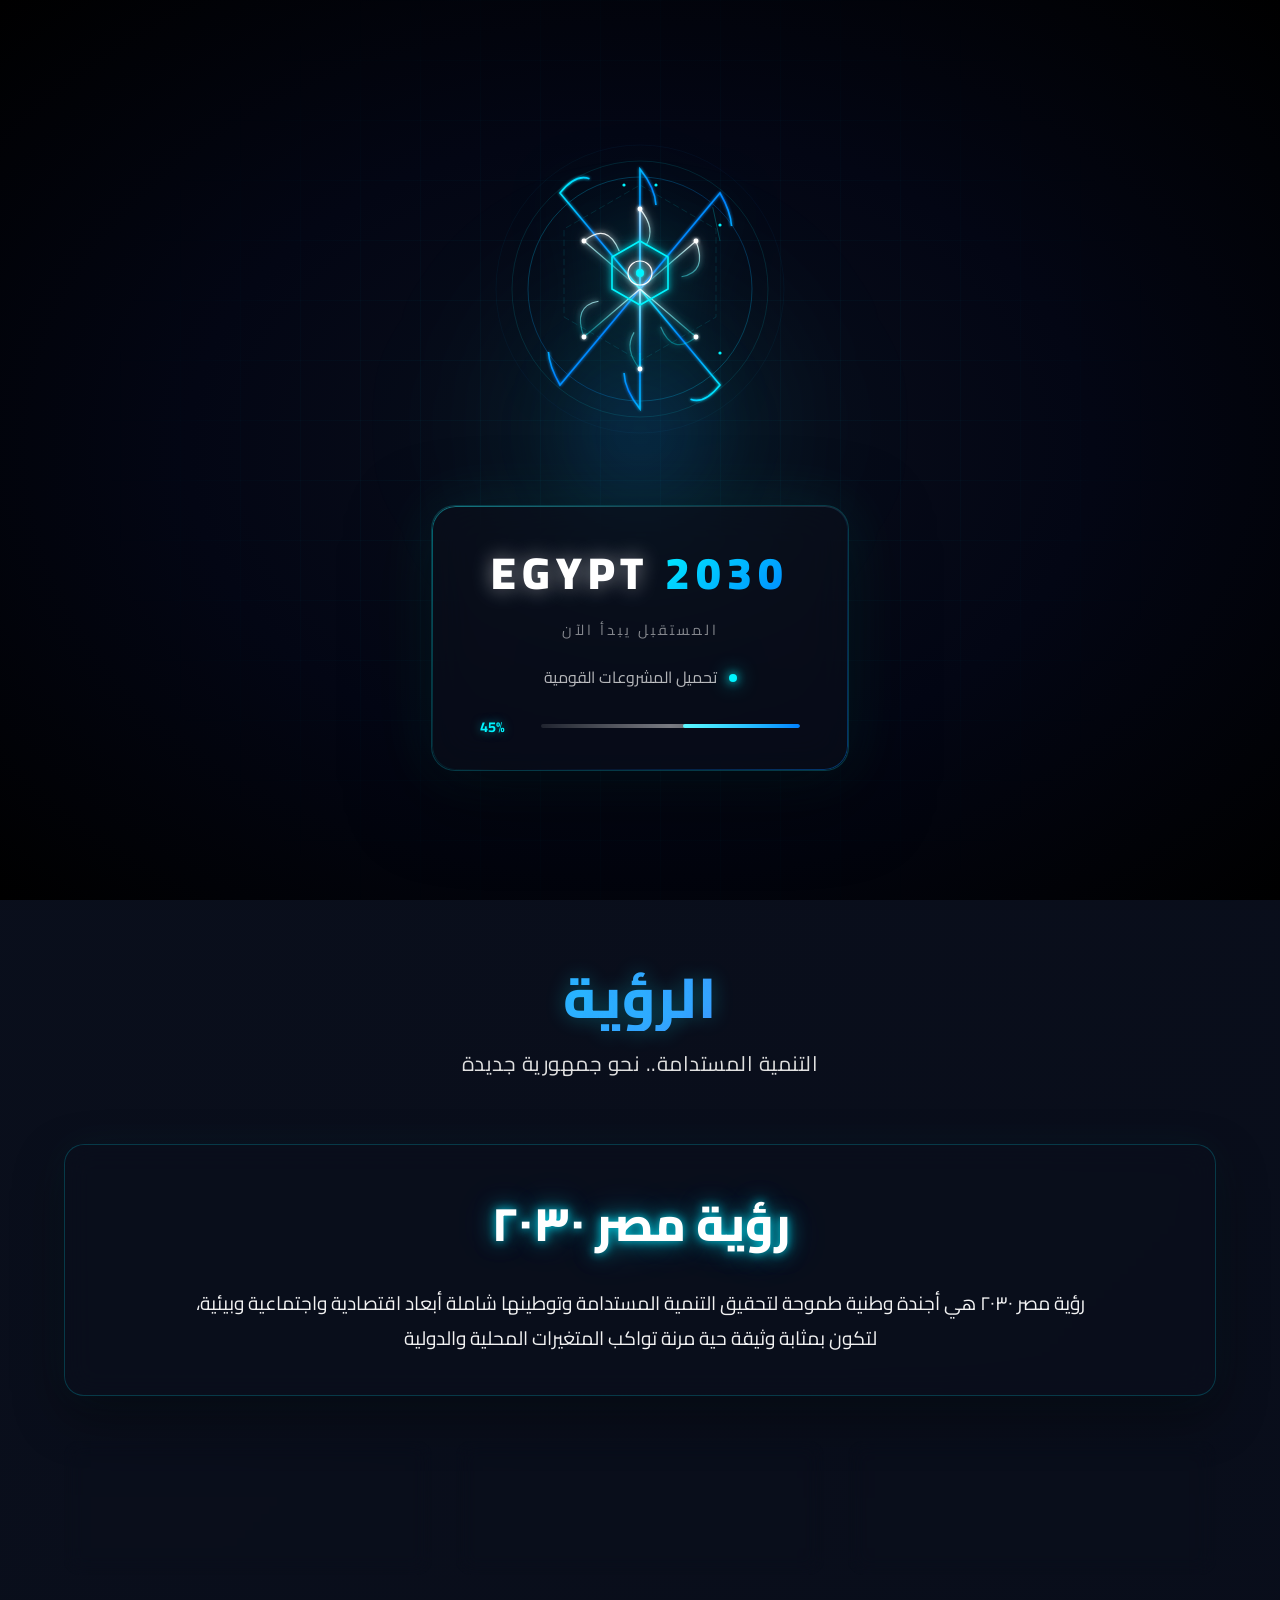
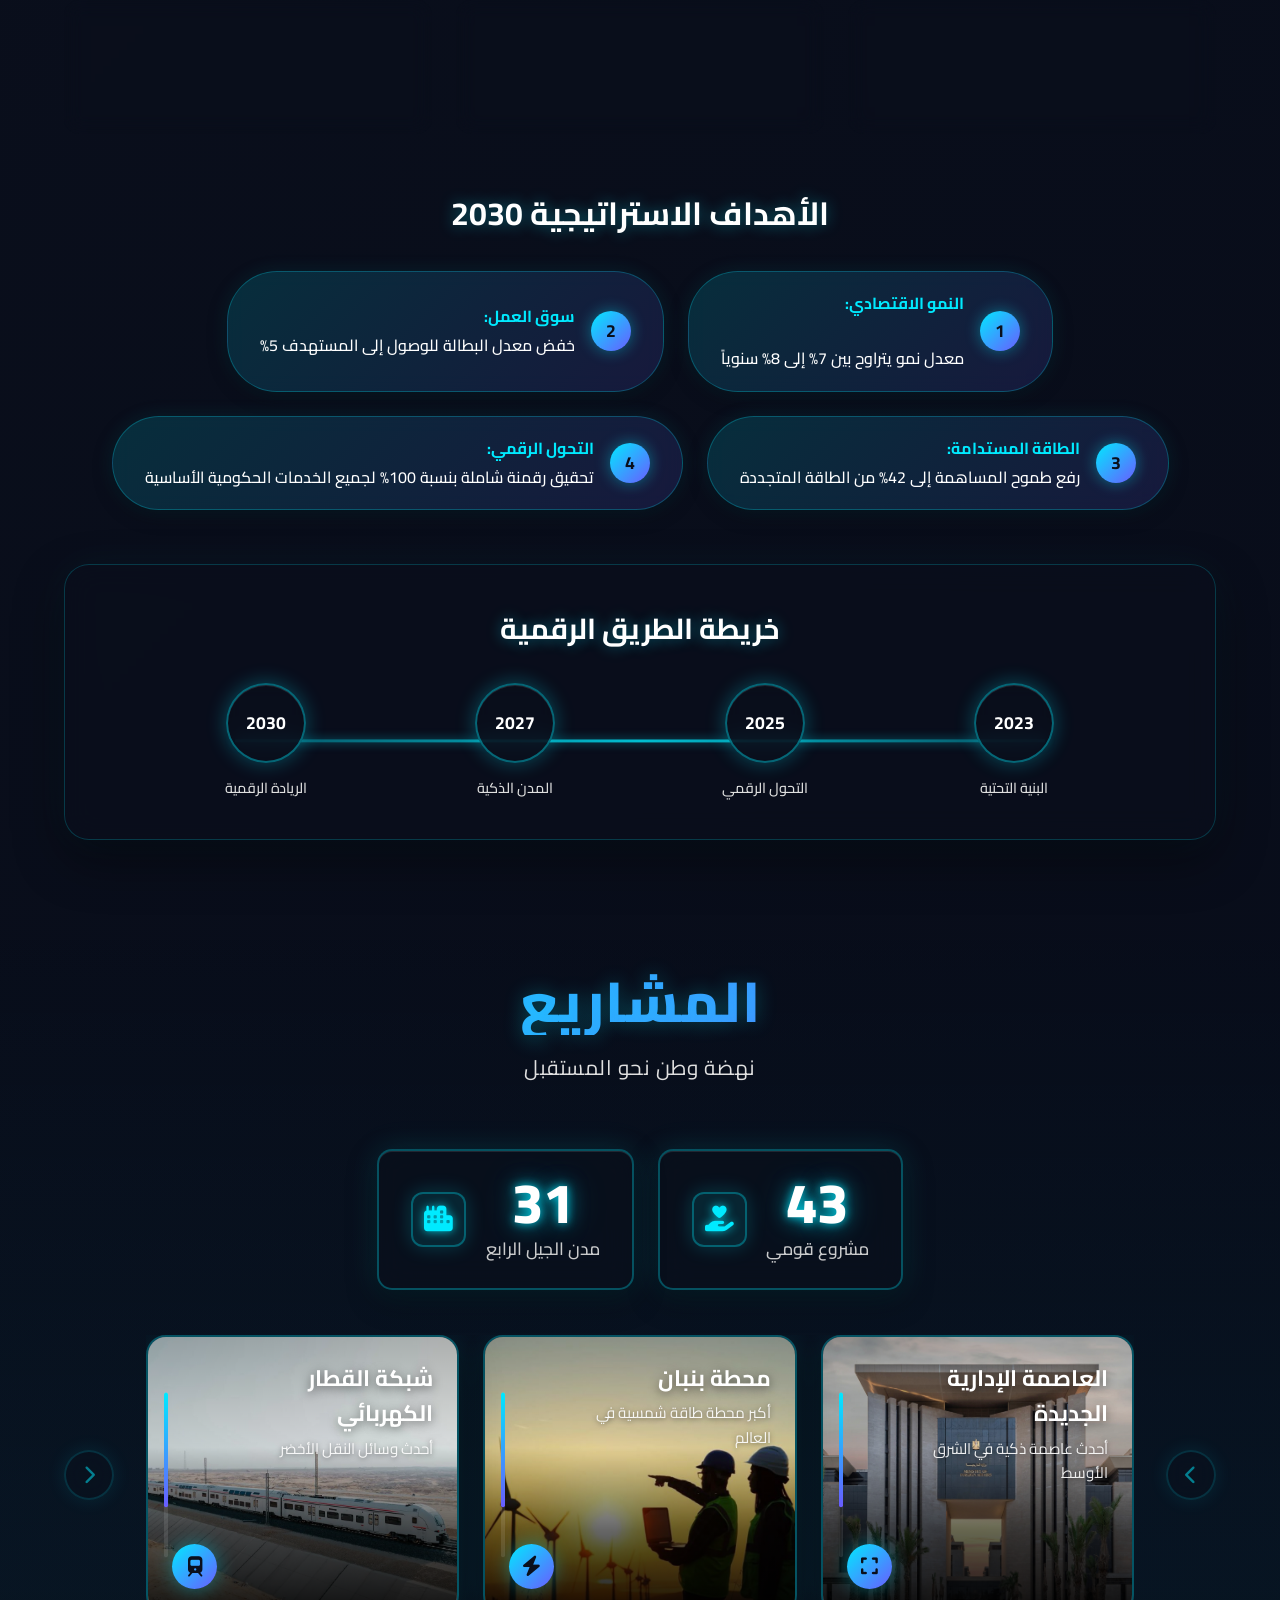
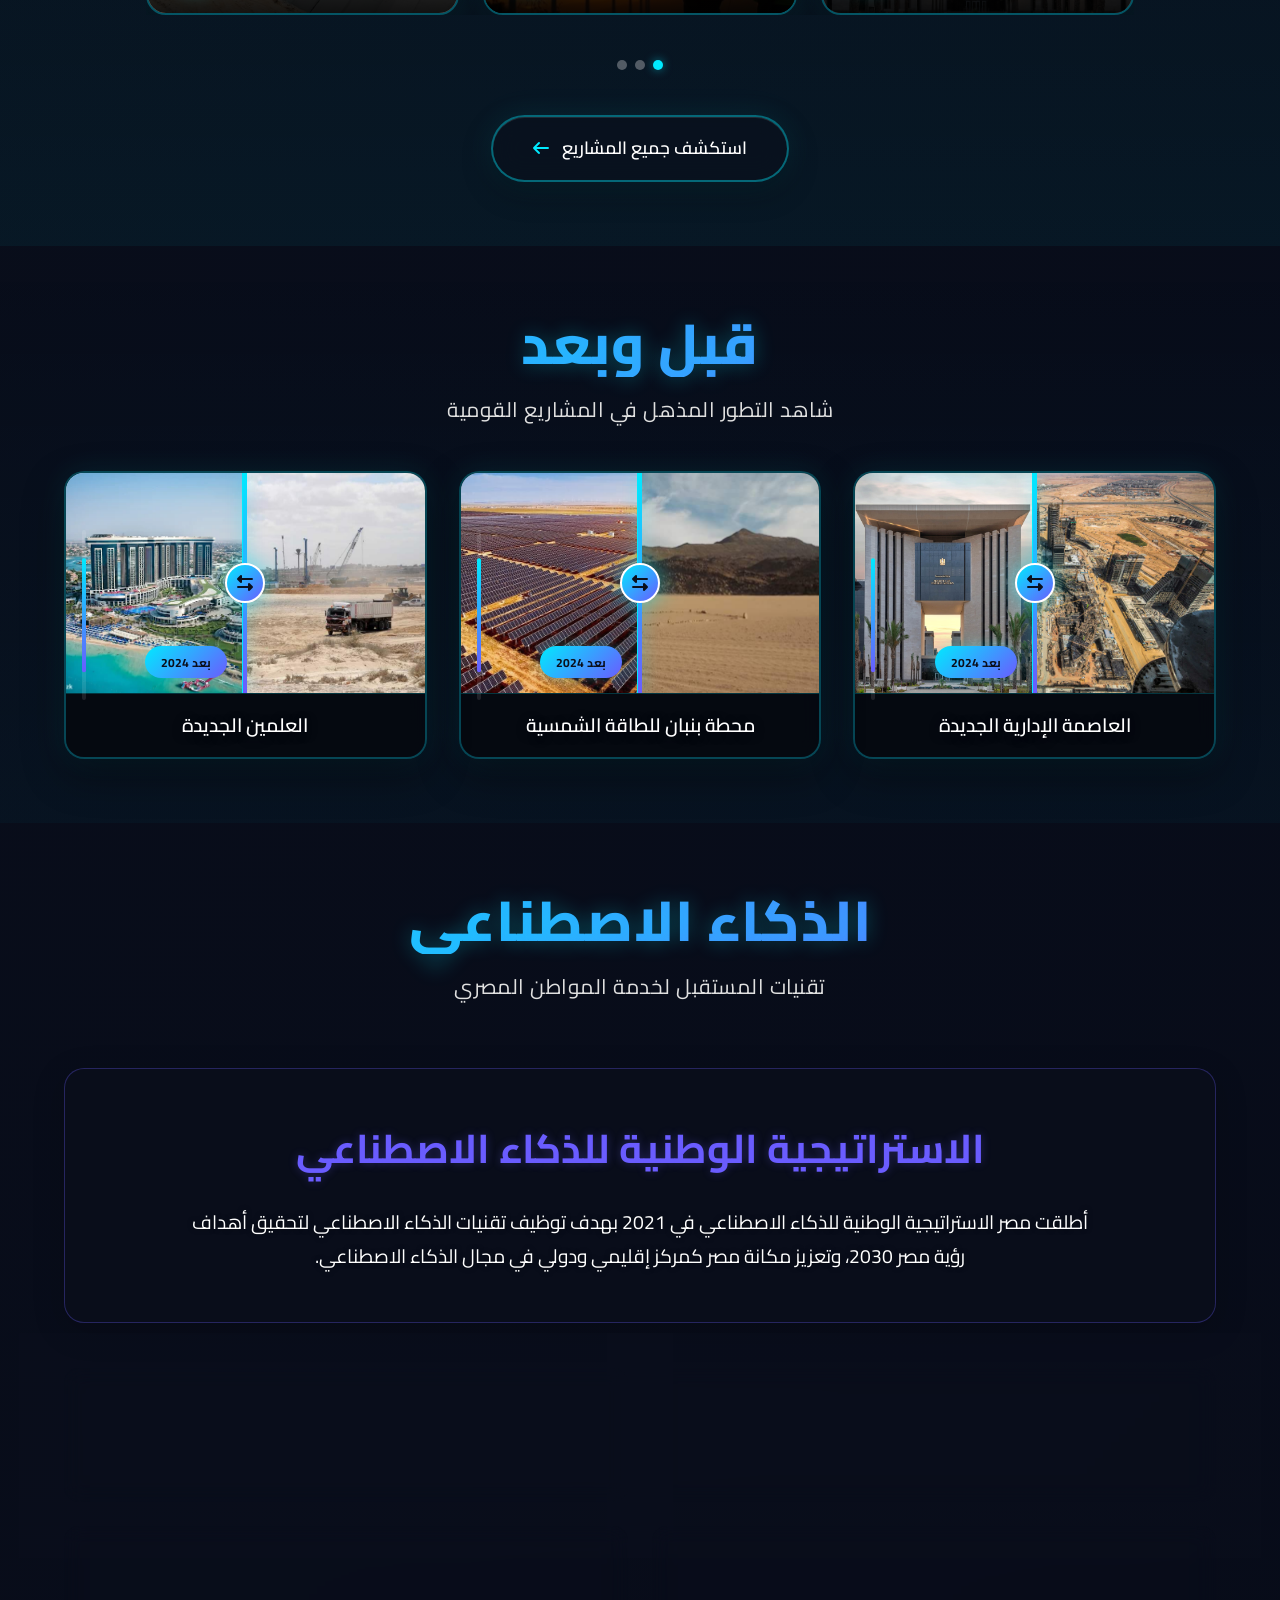
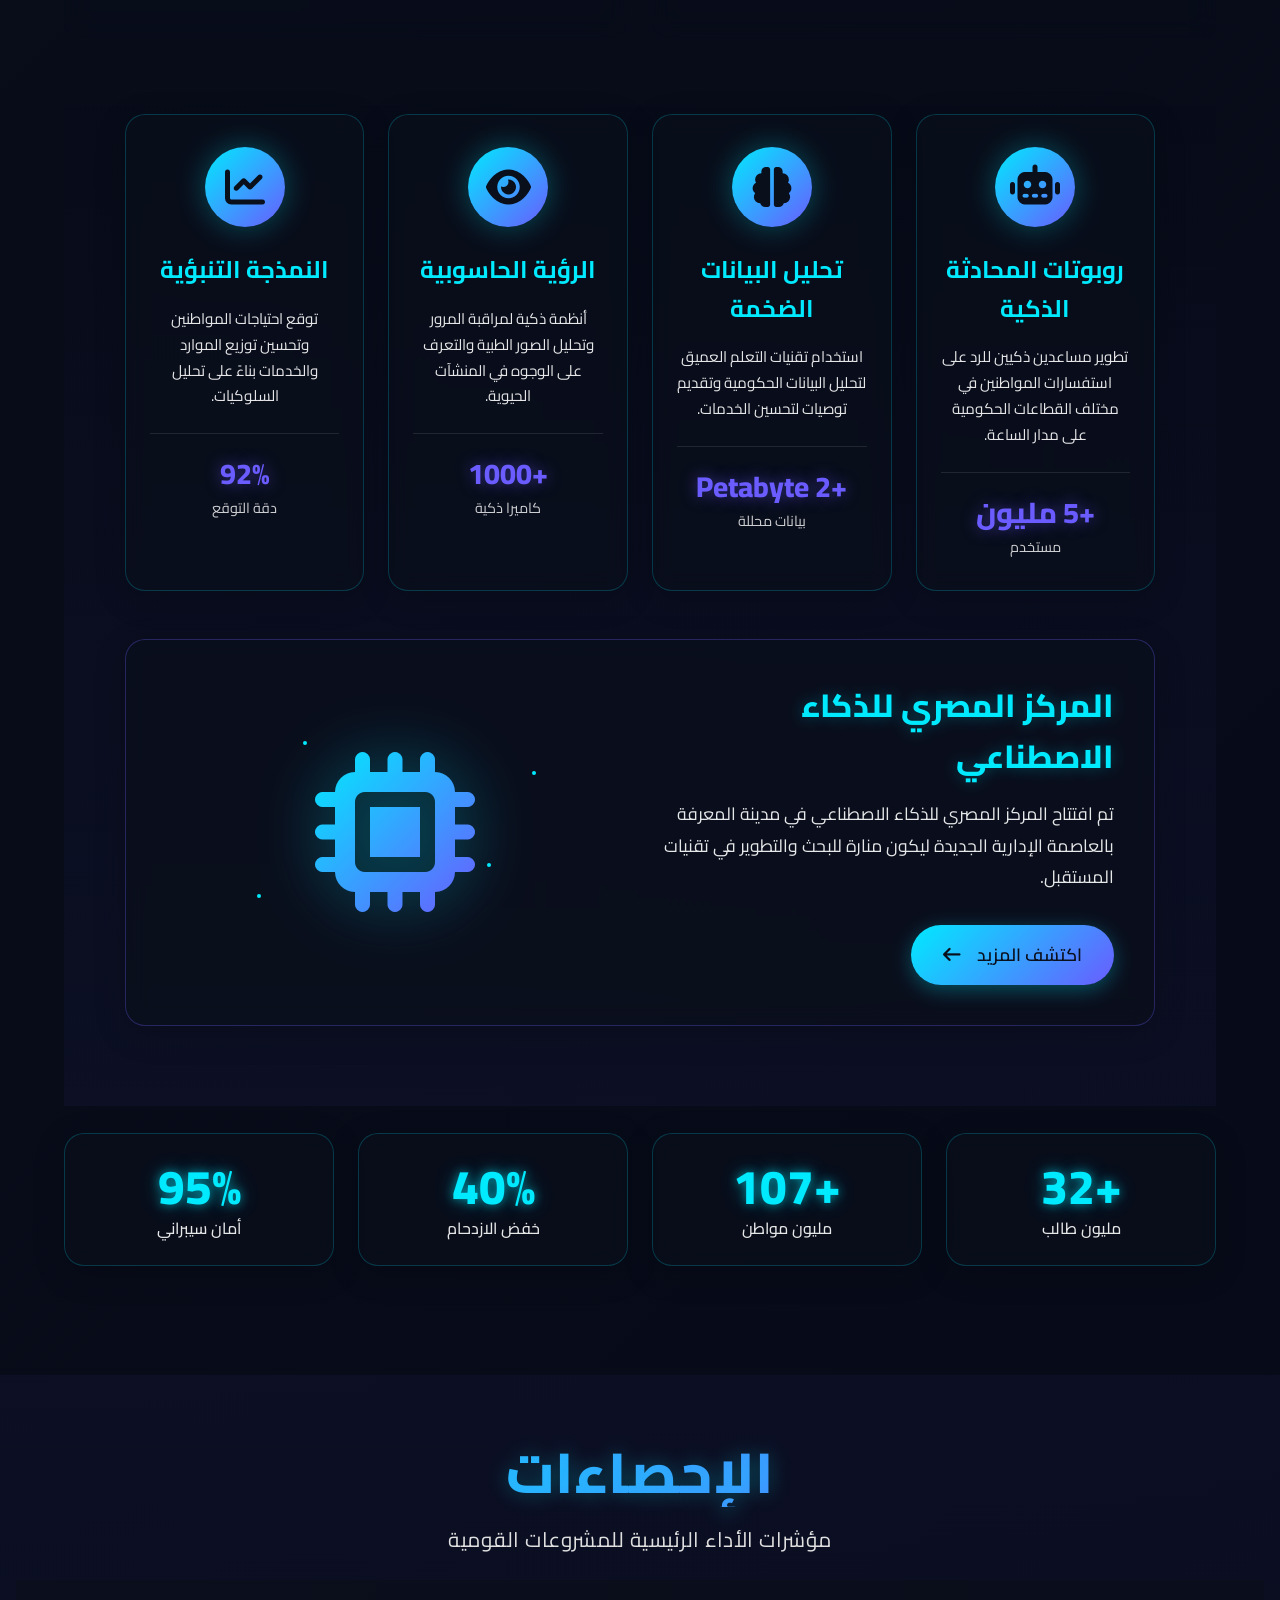
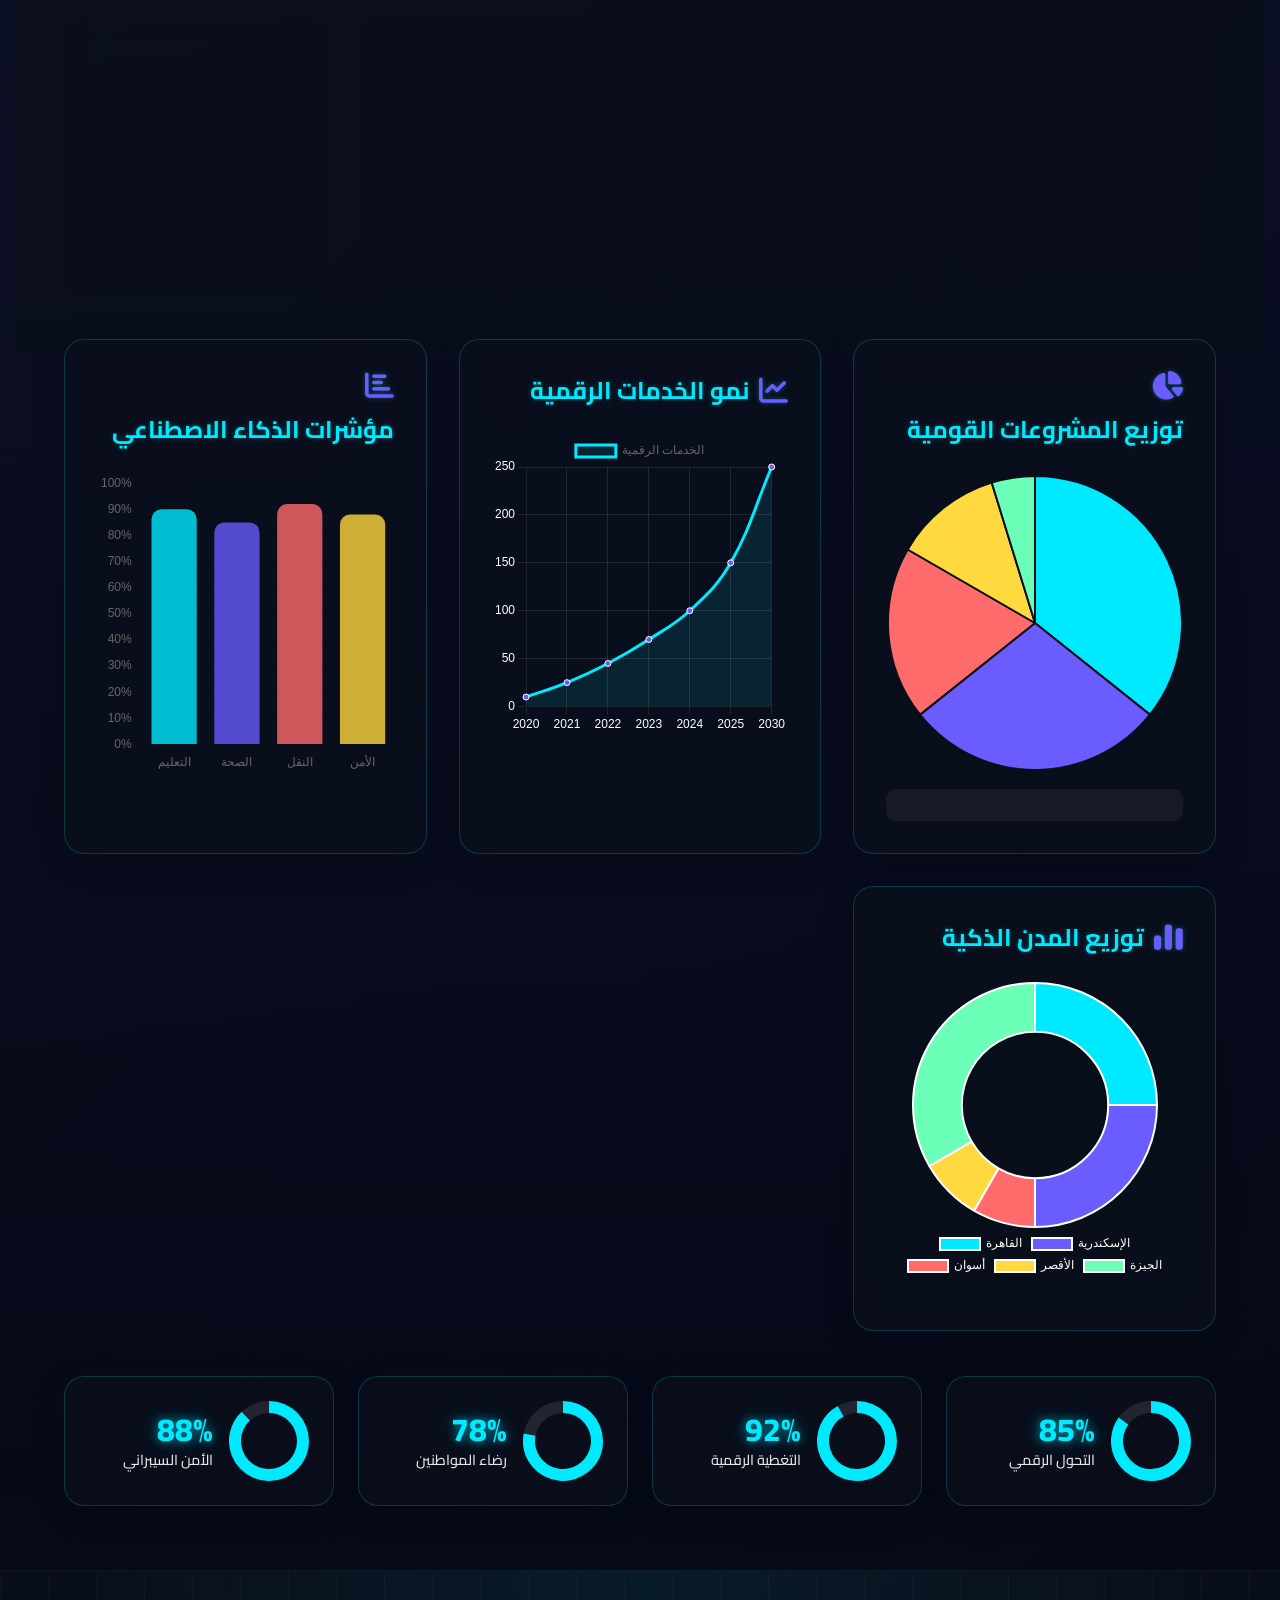
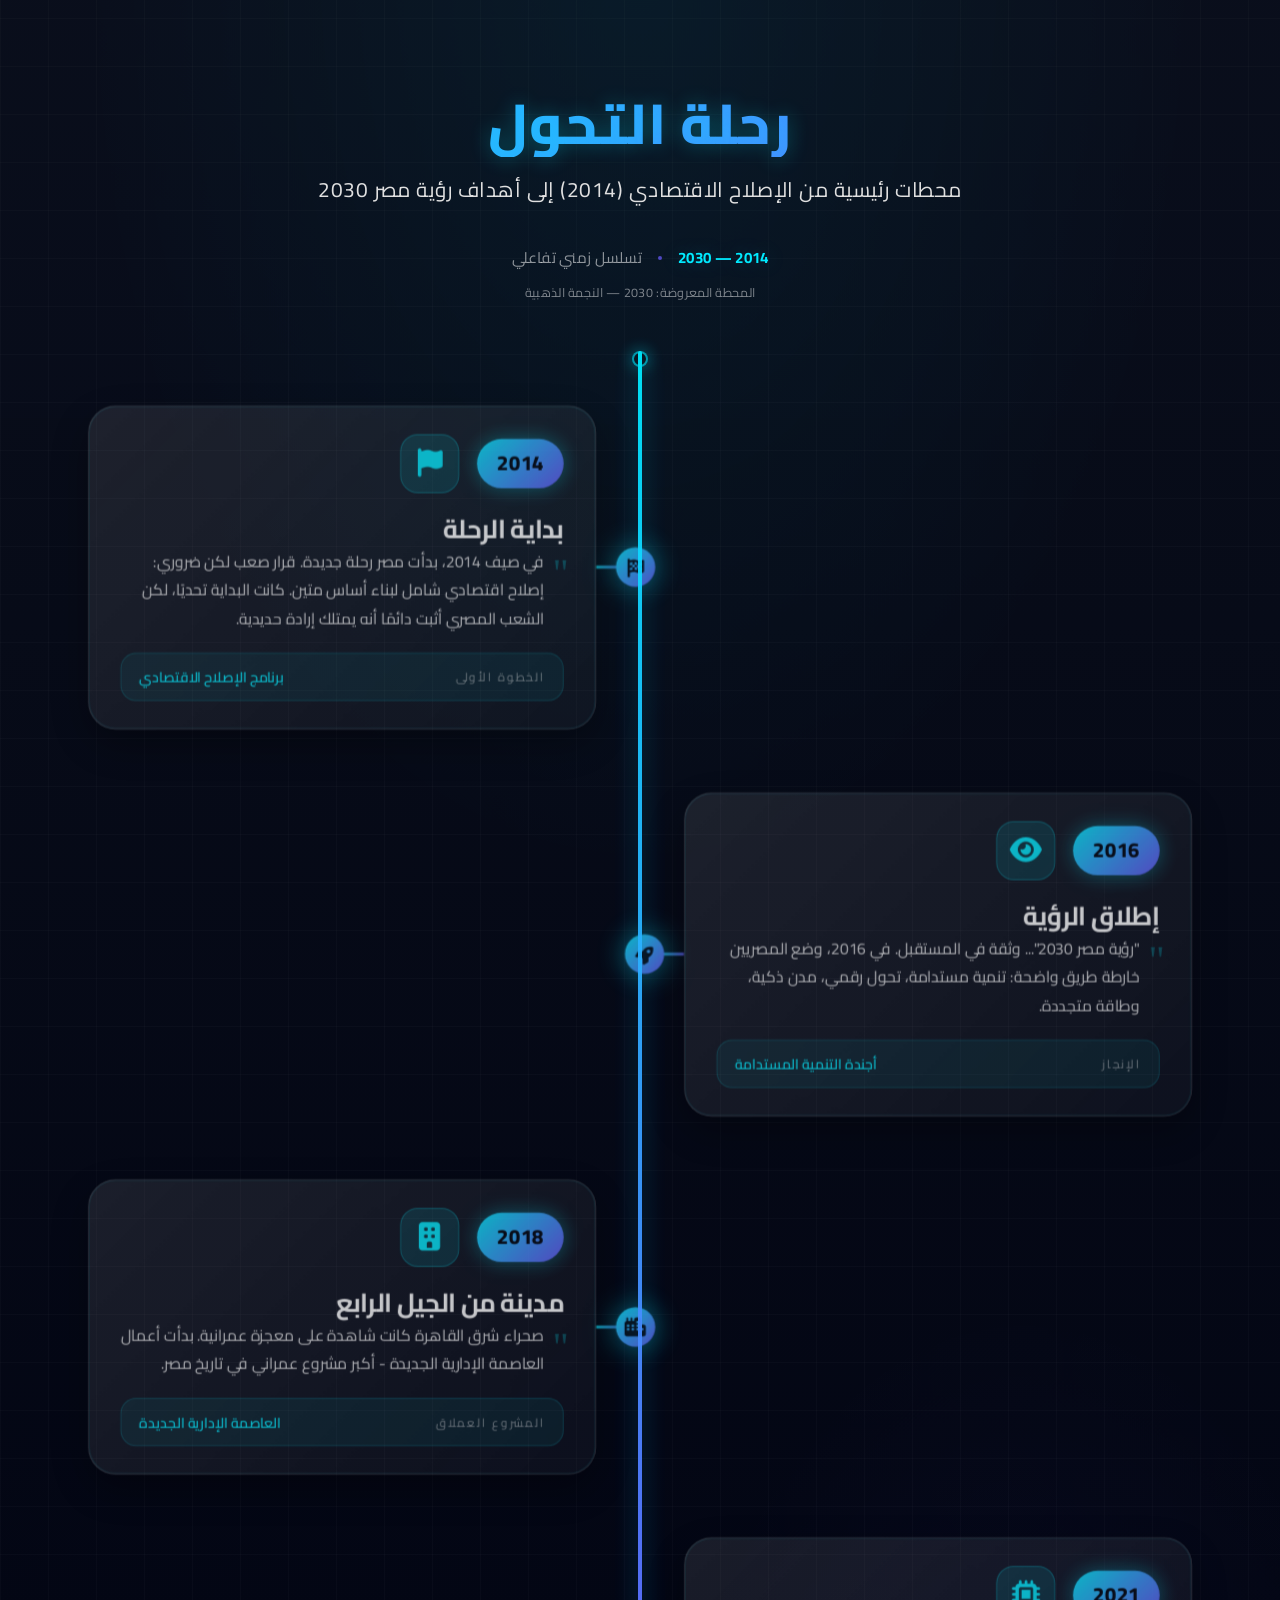
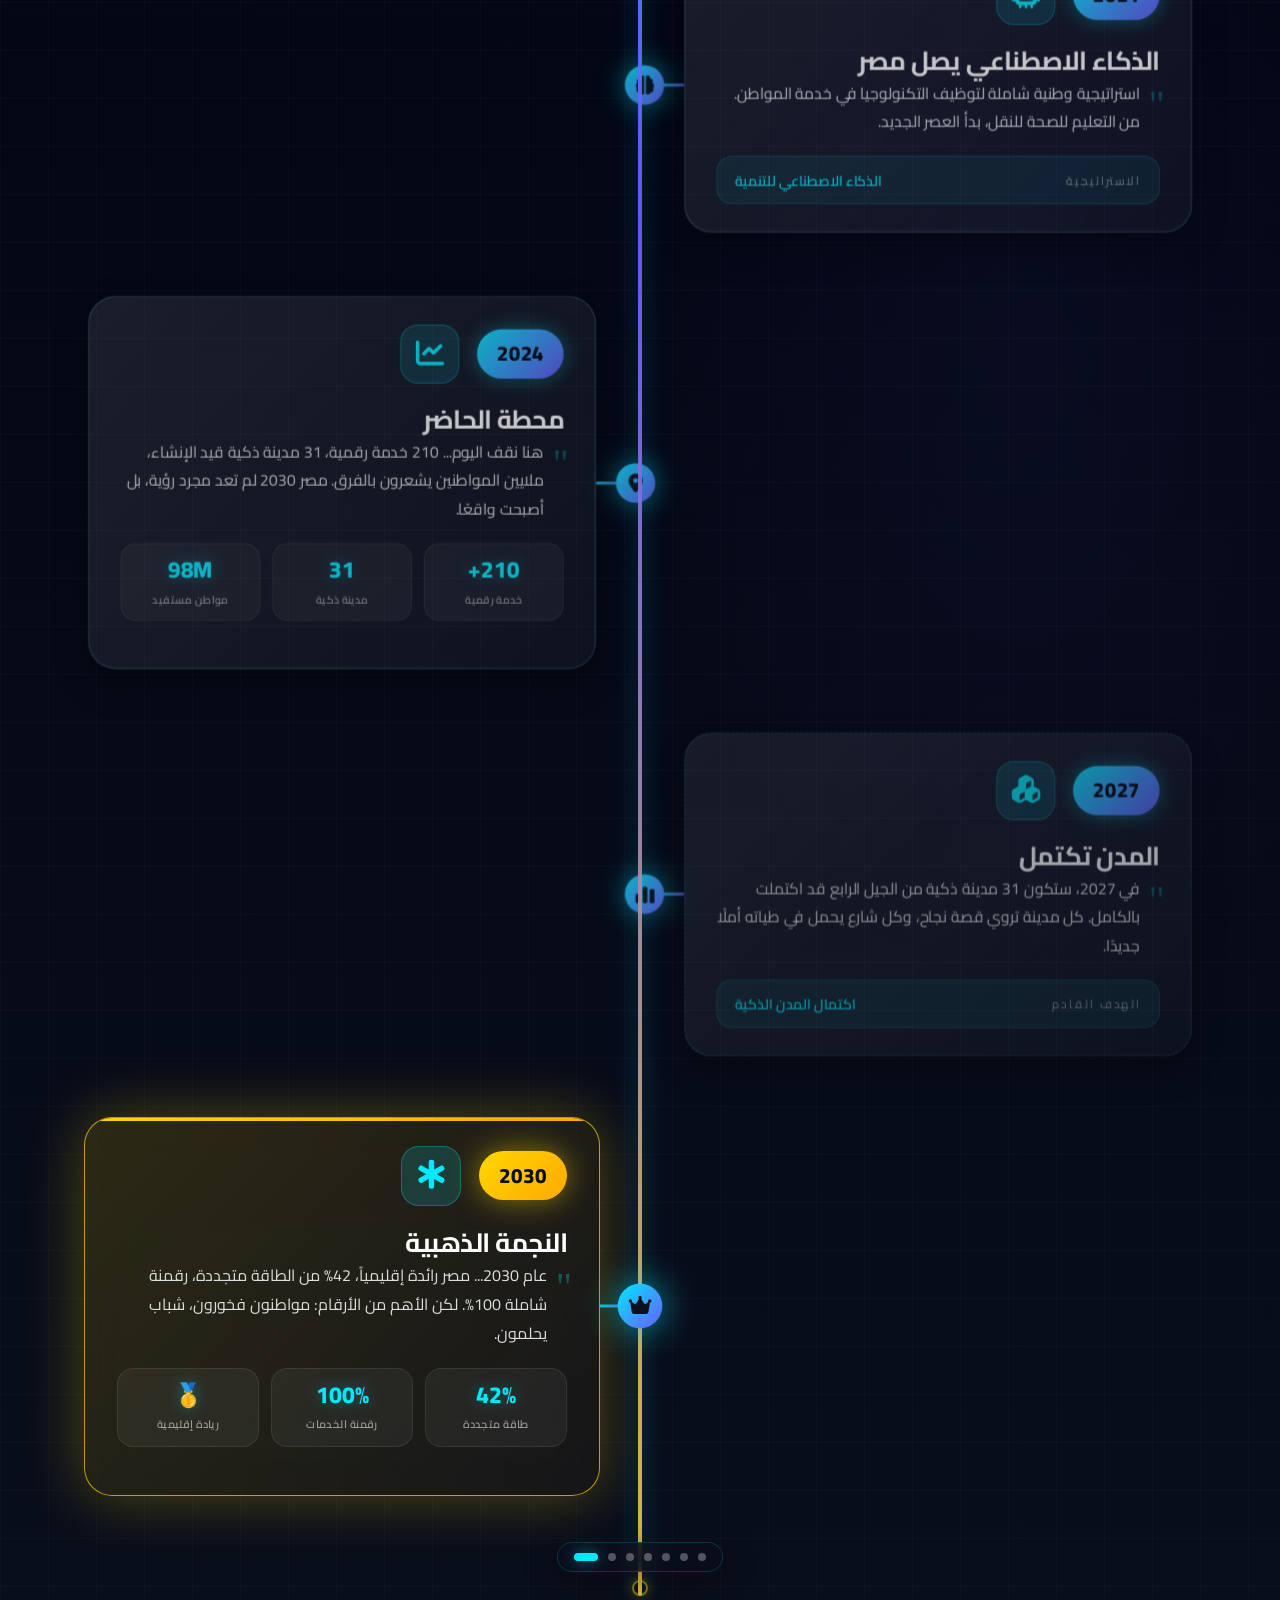
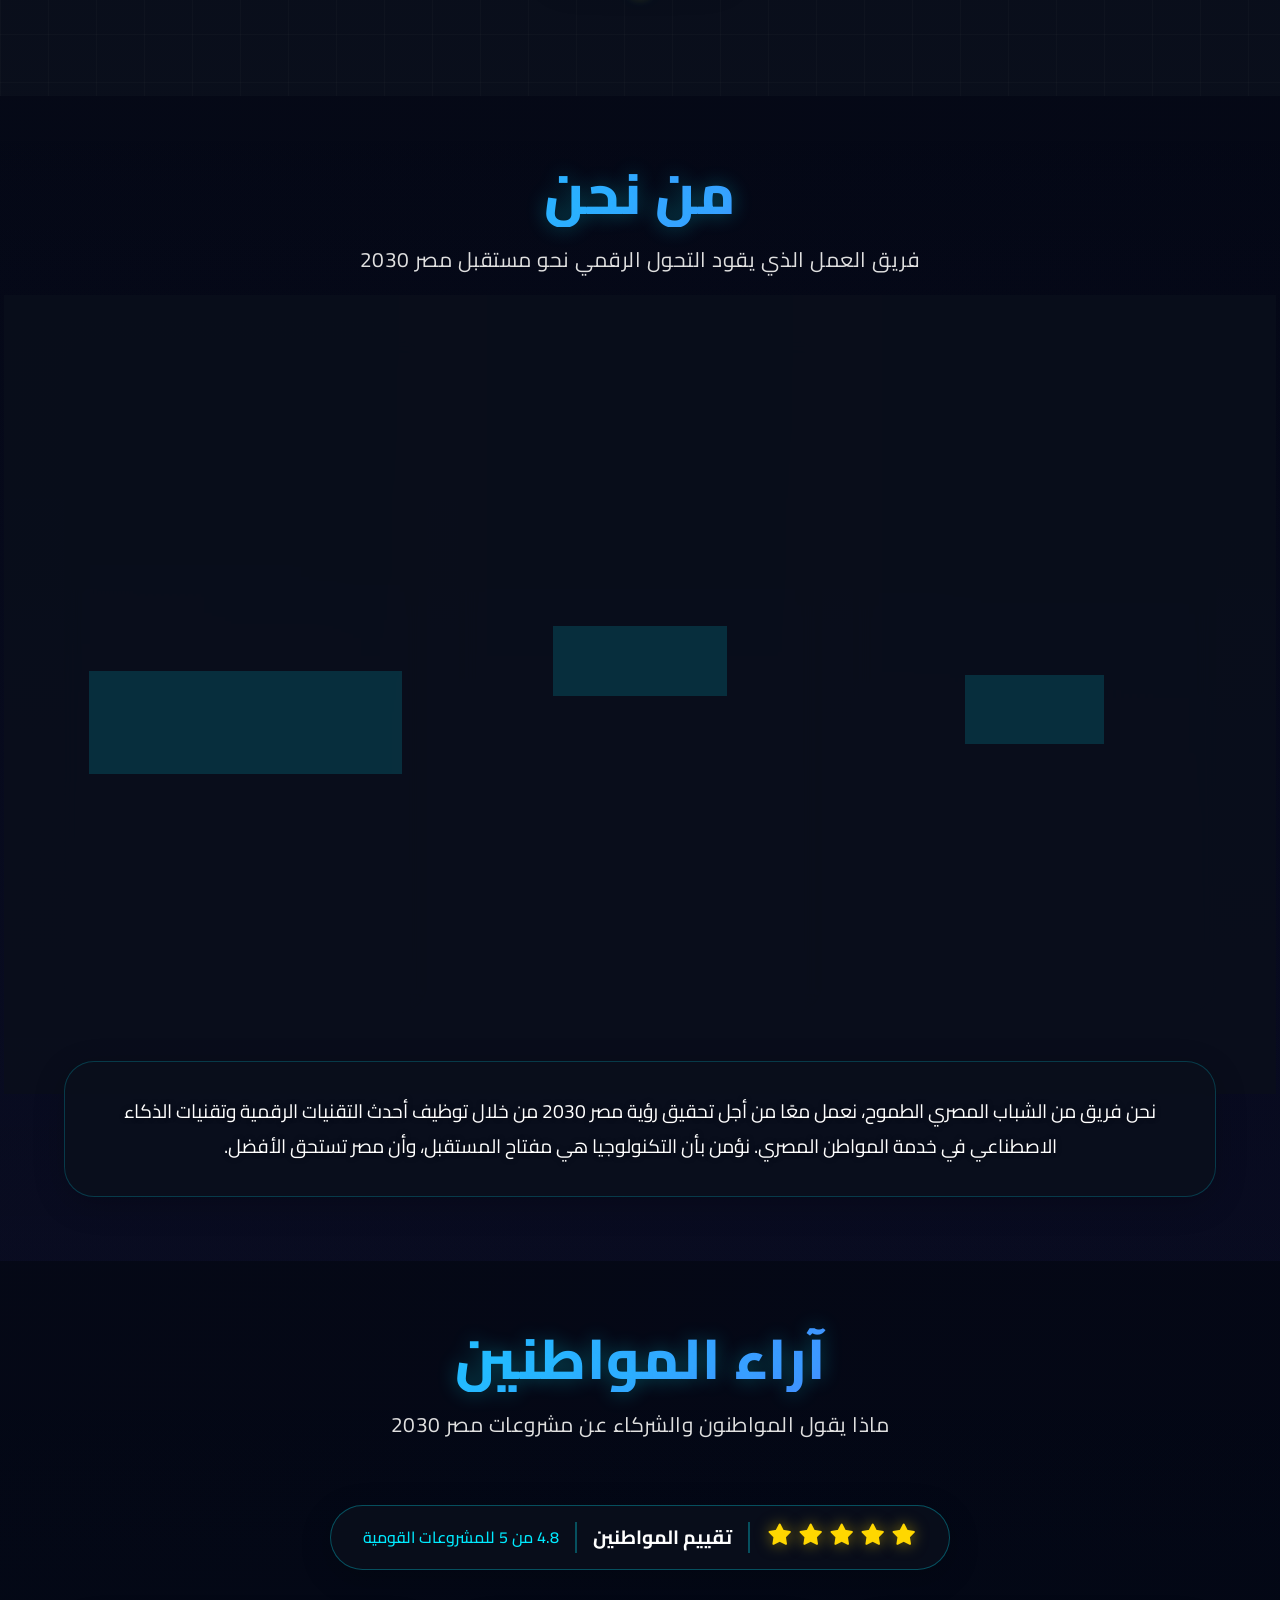
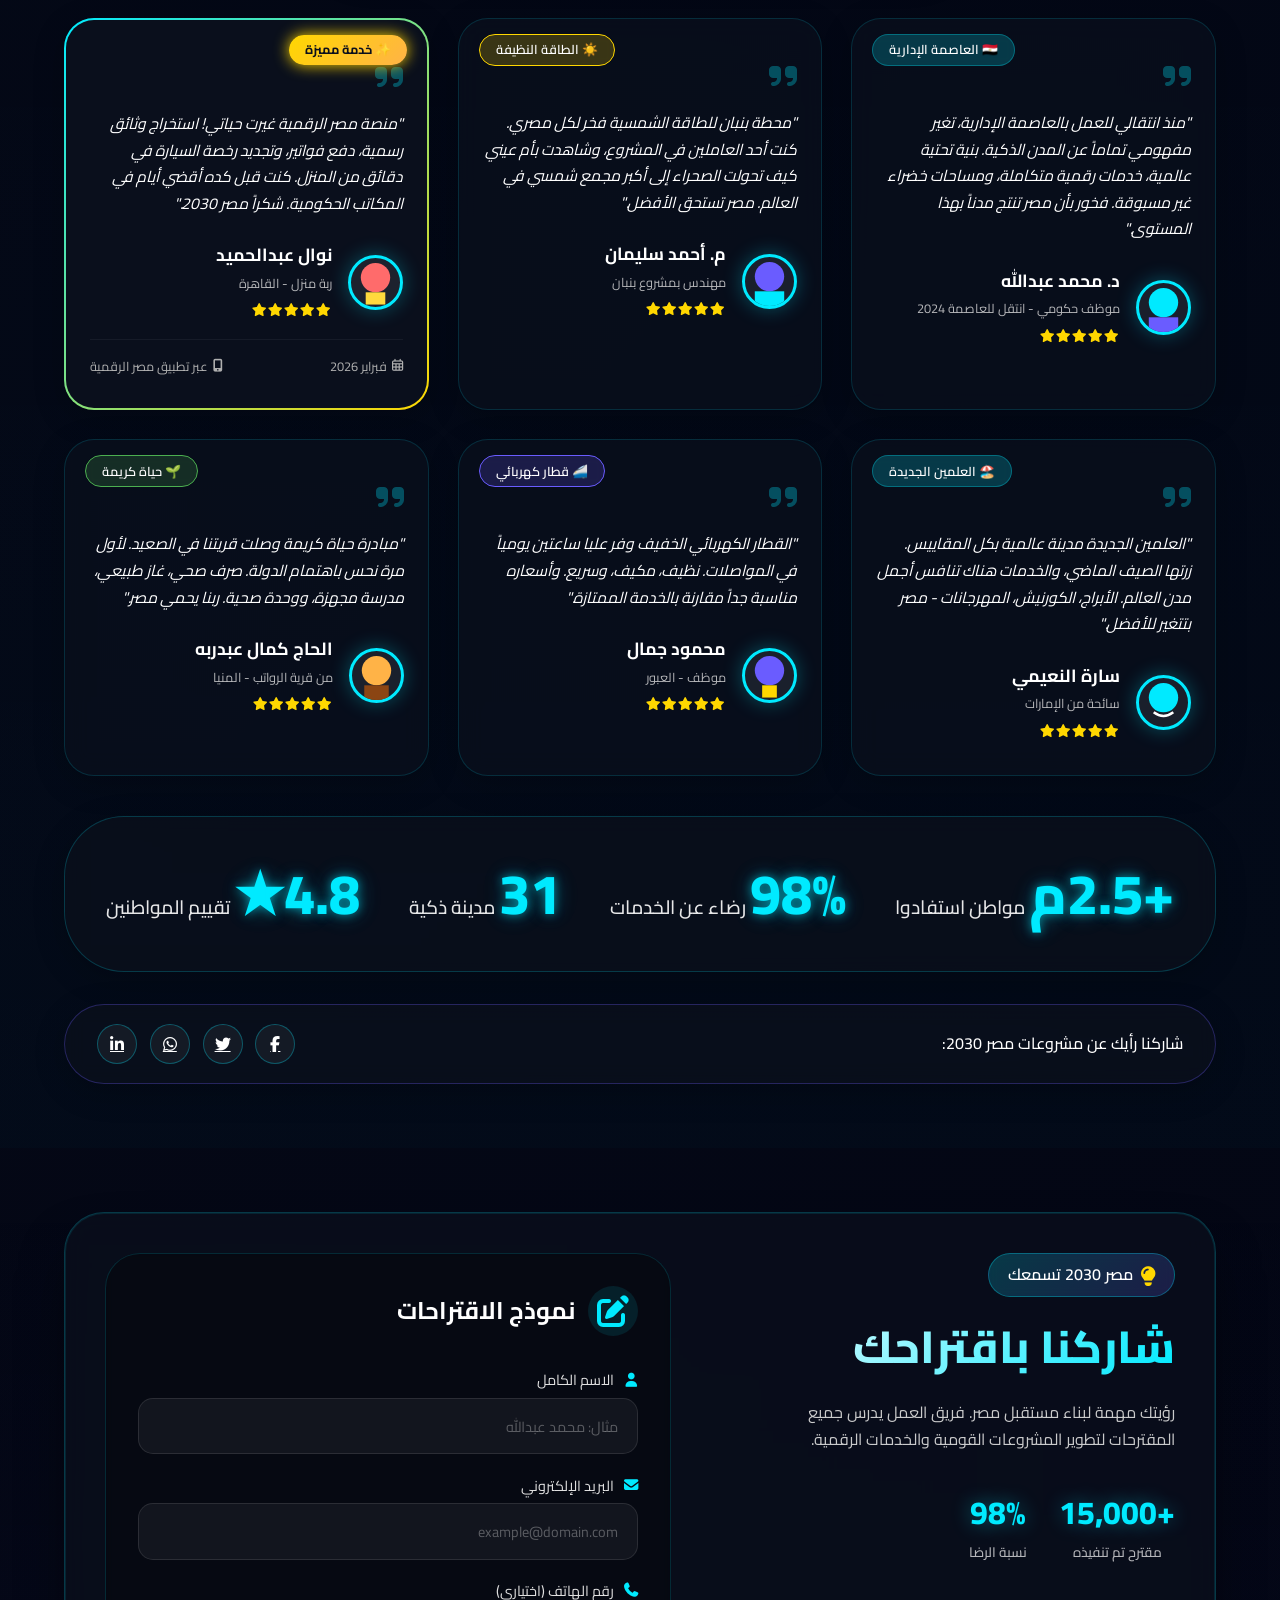
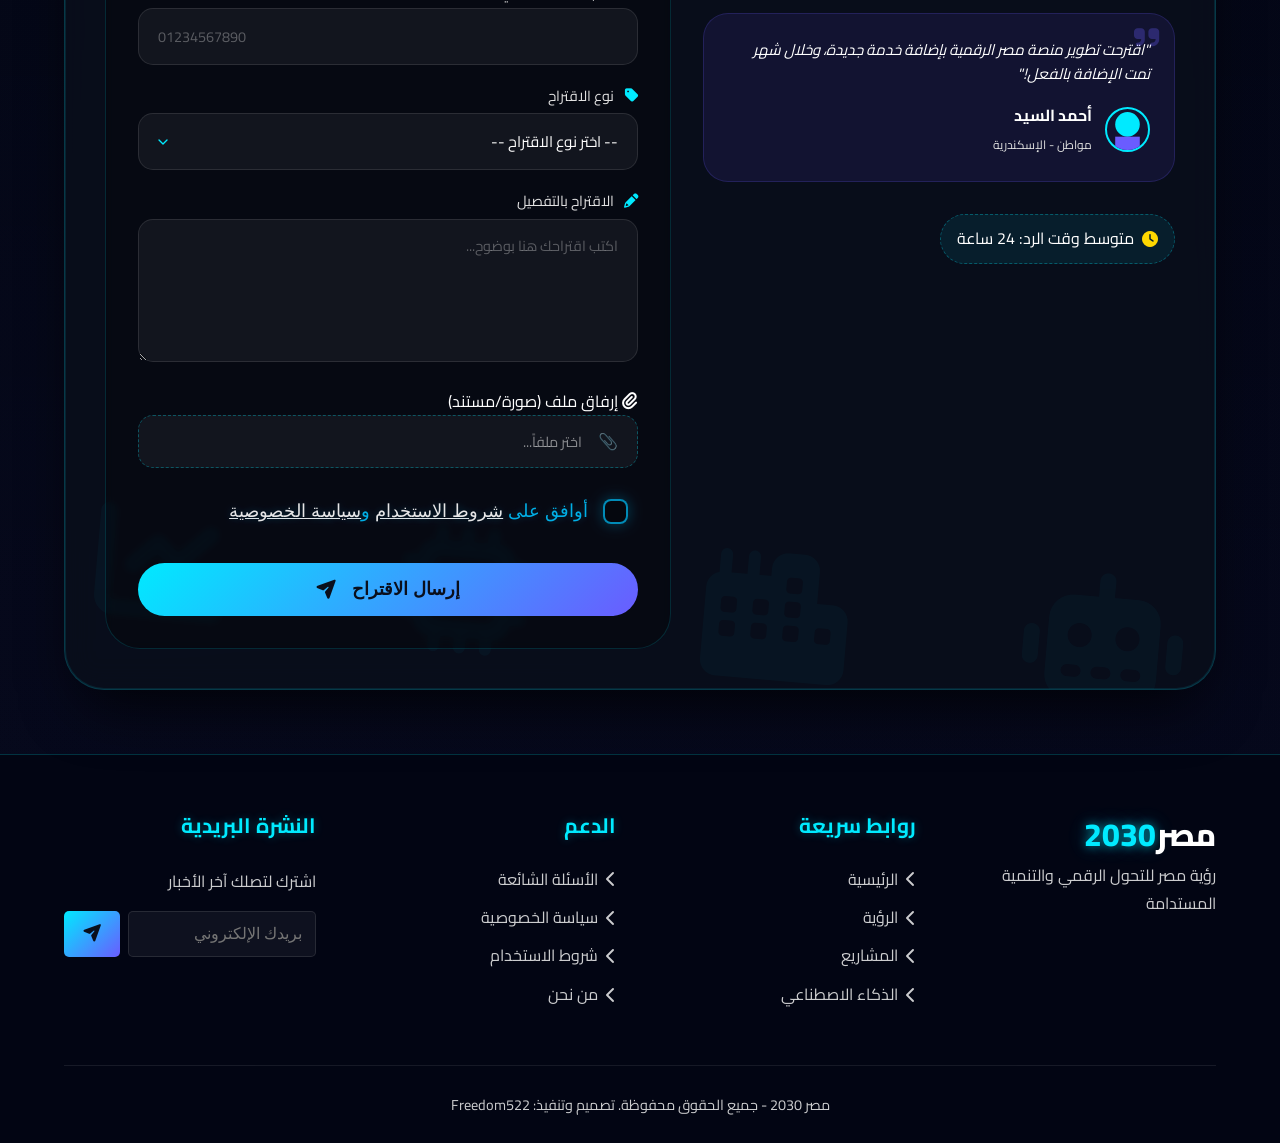
==== commit 92627f35: "Change not important" ====
--- a/index.html
+++ b/index.html
@@ -201,7 +201,7 @@
         <!-- Background Video -->
         <video class="hero-video" autoplay loop muted playsinline
                aria-hidden="true" role="presentation">
-            <source src="video/From Main Klickpin CF- Pinterest Video - 4H1aSaDv0.mp4" type="video/mp4">
+            <source src="video/planet digital earth FULL HD.mp4" type="video/mp4">
         </video>
         
         <div class="hero-overlay"></div>
@@ -1376,7 +1376,7 @@
                     </div>
                     
                     <!-- Attach File (Optional) -->
-                    <div class="form-group file-upload-group">
+                    <div class="file-upload-group">
                         <label for="suggestionAttachment"><i class="fas fa-paperclip"></i> إرفاق ملف (صورة/مستند)</label>
                         <div class="file-upload">
                             <input type="file" id="suggestionAttachment" accept=".jpg,.png,.pdf,.docx">
@@ -1385,10 +1385,20 @@
                     </div>
                     
                     <!-- Terms Agreement -->
-                    <div class="form-checkbox">
-                        <input type="checkbox" id="agreeTerms" required>
-                        <label for="agreeTerms">أوافق على <a href="#">شروط الاستخدام</a> وسياسة الخصوصية</label>
-                    </div>
+                    <label class="checkbox-wrapper">
+                      <input type="checkbox" id="agreeTerms" required />
+                      <div class="checkmark">
+                        <svg viewBox="0 0 24 24" fill="none" stroke="currentColor">
+                          <path
+                            d="M20 6L9 17L4 12"
+                            stroke-width="3"
+                            stroke-linecap="round"
+                            stroke-linejoin="round"
+                          ></path>
+                        </svg>
+                      </div>
+                      <span class="label">أوافق على <a href="#">شروط الاستخدام</a> و<a href="#">سياسة الخصوصية</a></span>
+                    </label>
                     
                     <!-- Submit Button -->
                     <button type="submit" class="suggestions-submit-btn" id="submitSuggestion">
@@ -1536,7 +1546,6 @@
     <script src="libs/ScrollTrigger.min.js"></script>
     <script src="libs/aos.js"></script>
     <script src="libs/swiper-bundle.min.js"></script>
-    <script src="libs/chart.umd.min.js"></script>
     <script src="libs/lottie.min.js"></script>
     
     <!-- ملفات المشروع -->
--- a/css/style.css
+++ b/css/style.css
@@ -4055,6 +4055,159 @@
     text-decoration: underline;
 }
 
+.checkbox-wrapper {
+  --checkbox-size: 25px;
+  --checkbox-color: #00c3ff;
+  --checkbox-shadow: rgba(0, 195, 255, 0.3);
+  --checkbox-border: rgba(0, 195, 255, 0.7);
+  display: flex;
+  align-items: center;
+  position: relative;
+  cursor: pointer;
+  padding: 10px;
+}
+
+.checkbox-wrapper input {
+  position: absolute;
+  opacity: 0;
+  cursor: pointer;
+  height: 0;
+  width: 0;
+}
+
+.checkbox-wrapper .checkmark {
+  position: relative;
+  width: var(--checkbox-size);
+  height: var(--checkbox-size);
+  border: 2px solid var(--checkbox-border);
+  border-radius: 8px;
+  transition: all 0.4s cubic-bezier(0.68, -0.55, 0.265, 1.55);
+  display: flex;
+  justify-content: center;
+  align-items: center;
+  background: rgba(0, 0, 0, 0.2);
+  box-shadow: 0 0 15px var(--checkbox-shadow);
+  overflow: hidden;
+}
+
+.checkbox-wrapper .checkmark::before {
+  content: "";
+  position: absolute;
+  width: 100%;
+  height: 100%;
+  background: linear-gradient(45deg, var(--checkbox-color), #00ffcc);
+  opacity: 0;
+  transition: all 0.4s cubic-bezier(0.68, -0.55, 0.265, 1.55);
+  transform: scale(0) rotate(-45deg);
+}
+
+.checkbox-wrapper input:checked ~ .checkmark::before {
+  opacity: 1;
+  transform: scale(1) rotate(0);
+}
+
+.checkbox-wrapper .checkmark svg {
+  width: 0;
+  height: 0;
+  color: #1a1a1a;
+  z-index: 1;
+  transition: all 0.4s cubic-bezier(0.68, -0.55, 0.265, 1.55);
+  filter: drop-shadow(0 0 2px rgba(0, 0, 0, 0.5));
+}
+
+.checkbox-wrapper input:checked ~ .checkmark svg {
+  width: 18px;
+  height: 18px;
+  transform: rotate(360deg);
+}
+
+.checkbox-wrapper:hover .checkmark {
+  border-color: var(--checkbox-color);
+  transform: scale(1.1);
+  box-shadow:
+    0 0 20px var(--checkbox-shadow),
+    0 0 40px var(--checkbox-shadow),
+    inset 0 0 10px var(--checkbox-shadow);
+}
+
+.checkbox-wrapper input:checked ~ .checkmark {
+  animation: pulse 1s cubic-bezier(0.68, -0.55, 0.265, 1.55);
+}
+
+@keyframes pulse {
+  0% {
+    transform: scale(1);
+    box-shadow: 0 0 20px var(--checkbox-shadow);
+  }
+  50% {
+    transform: scale(0.9);
+    box-shadow:
+      0 0 30px var(--checkbox-shadow),
+      0 0 50px var(--checkbox-shadow);
+  }
+  100% {
+    transform: scale(1);
+    box-shadow: 0 0 20px var(--checkbox-shadow);
+  }
+}
+
+.checkbox-wrapper .label {
+  margin-inline-start: 15px;
+  font-family: "Segoe UI", sans-serif;
+  color: var(--checkbox-color);
+  font-size: 18px;
+  text-shadow: 0 0 10px var(--checkbox-shadow);
+  opacity: 0.9;
+  transition: all 0.3s;
+}
+
+.checkbox-wrapper .label a {
+  color: #fff;
+}
+
+.checkbox-wrapper .label a:hover {
+  text-decoration: underline;
+}
+
+.checkbox-wrapper:hover .label {
+  opacity: 1;
+  transform: translateX(5px);
+}
+
+.checkbox-wrapper::after,
+.checkbox-wrapper::before {
+  content: "";
+  position: absolute;
+  width: 4px;
+  height: 4px;
+  border-radius: 50%;
+  background: var(--checkbox-color);
+  opacity: 0;
+  transition: all 0.5s;
+}
+
+.checkbox-wrapper::before {
+  left: -10px;
+  top: 50%;
+}
+
+.checkbox-wrapper::after {
+  right: -10px;
+  top: 50%;
+}
+
+.checkbox-wrapper:hover::before {
+  opacity: 1;
+  transform: translateX(-10px);
+  box-shadow: 0 0 10px var(--checkbox-color);
+}
+
+.checkbox-wrapper:hover::after {
+  opacity: 1;
+  transform: translateX(10px);
+  box-shadow: 0 0 10px var(--checkbox-color);
+}
+
 .suggestions-submit-btn {
     background: linear-gradient(135deg, var(--primary-blue), var(--primary-purple));
     color: var(--dark-bg);
